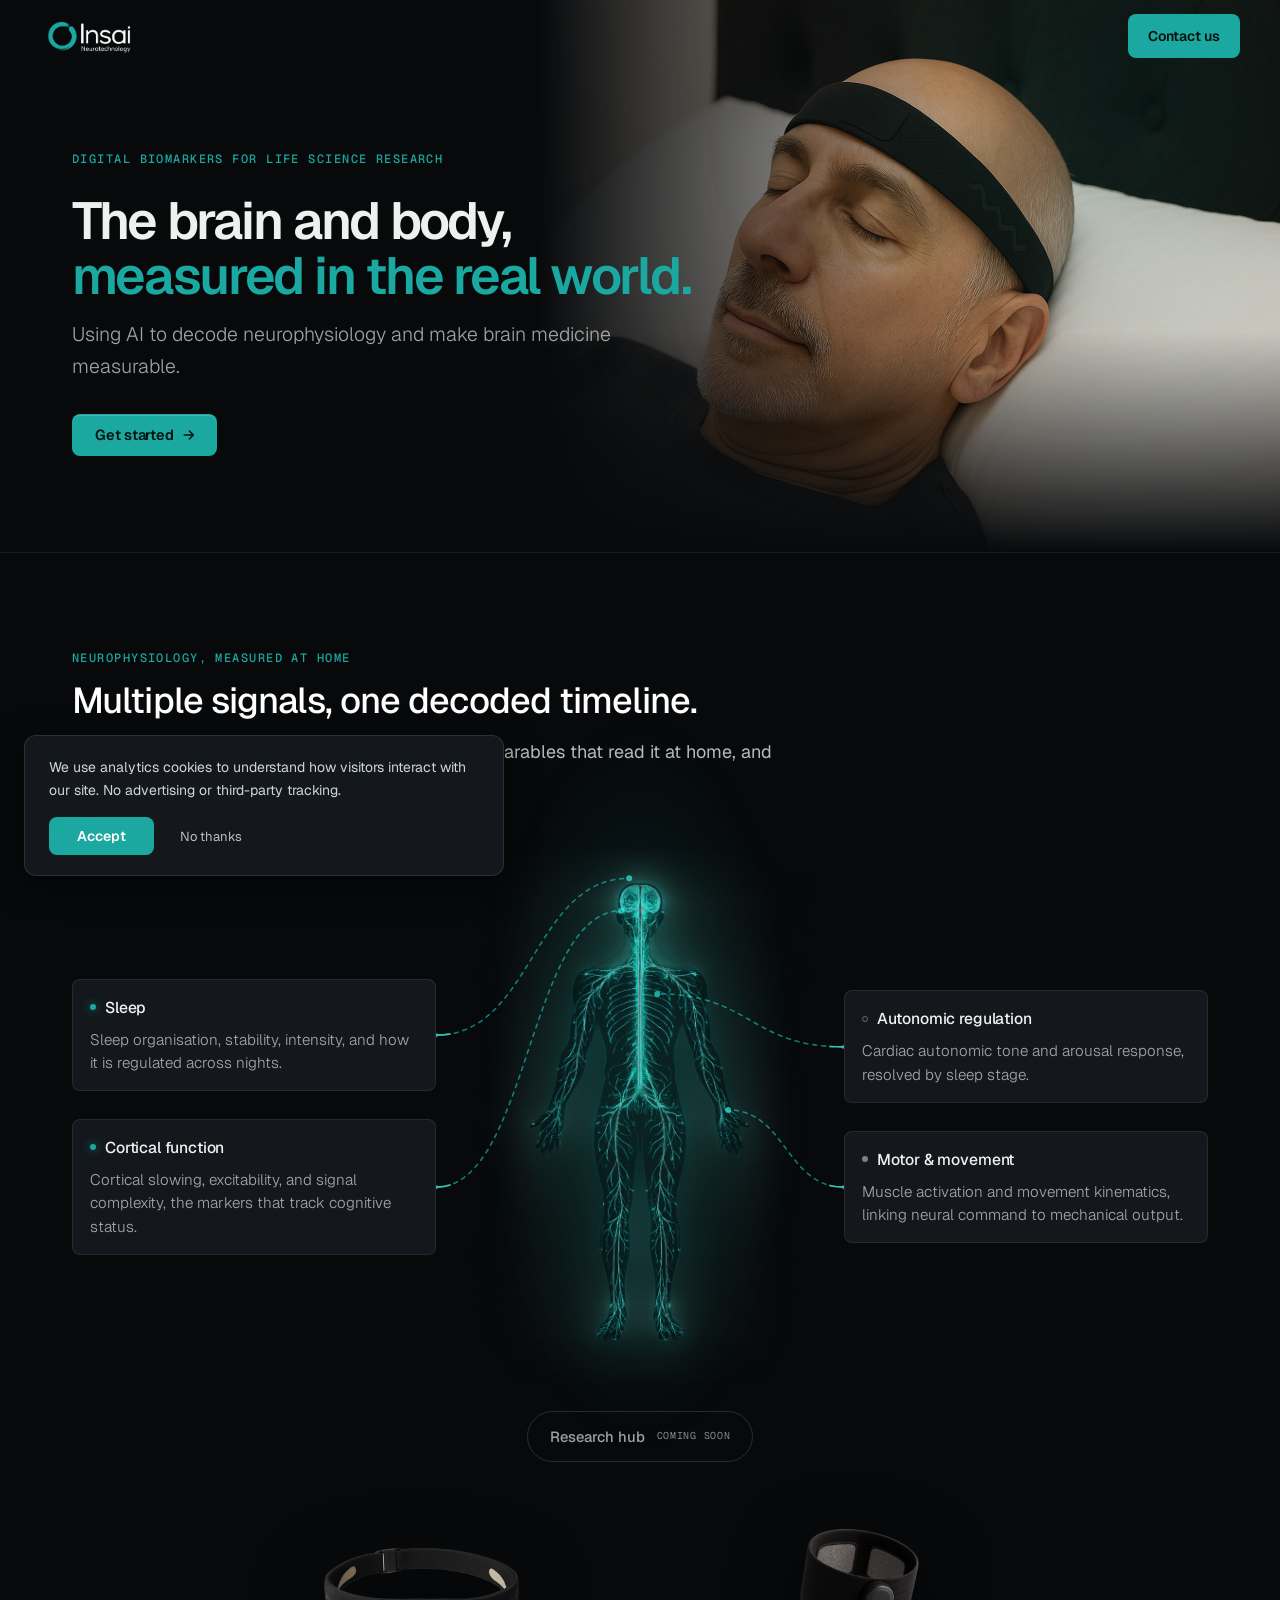
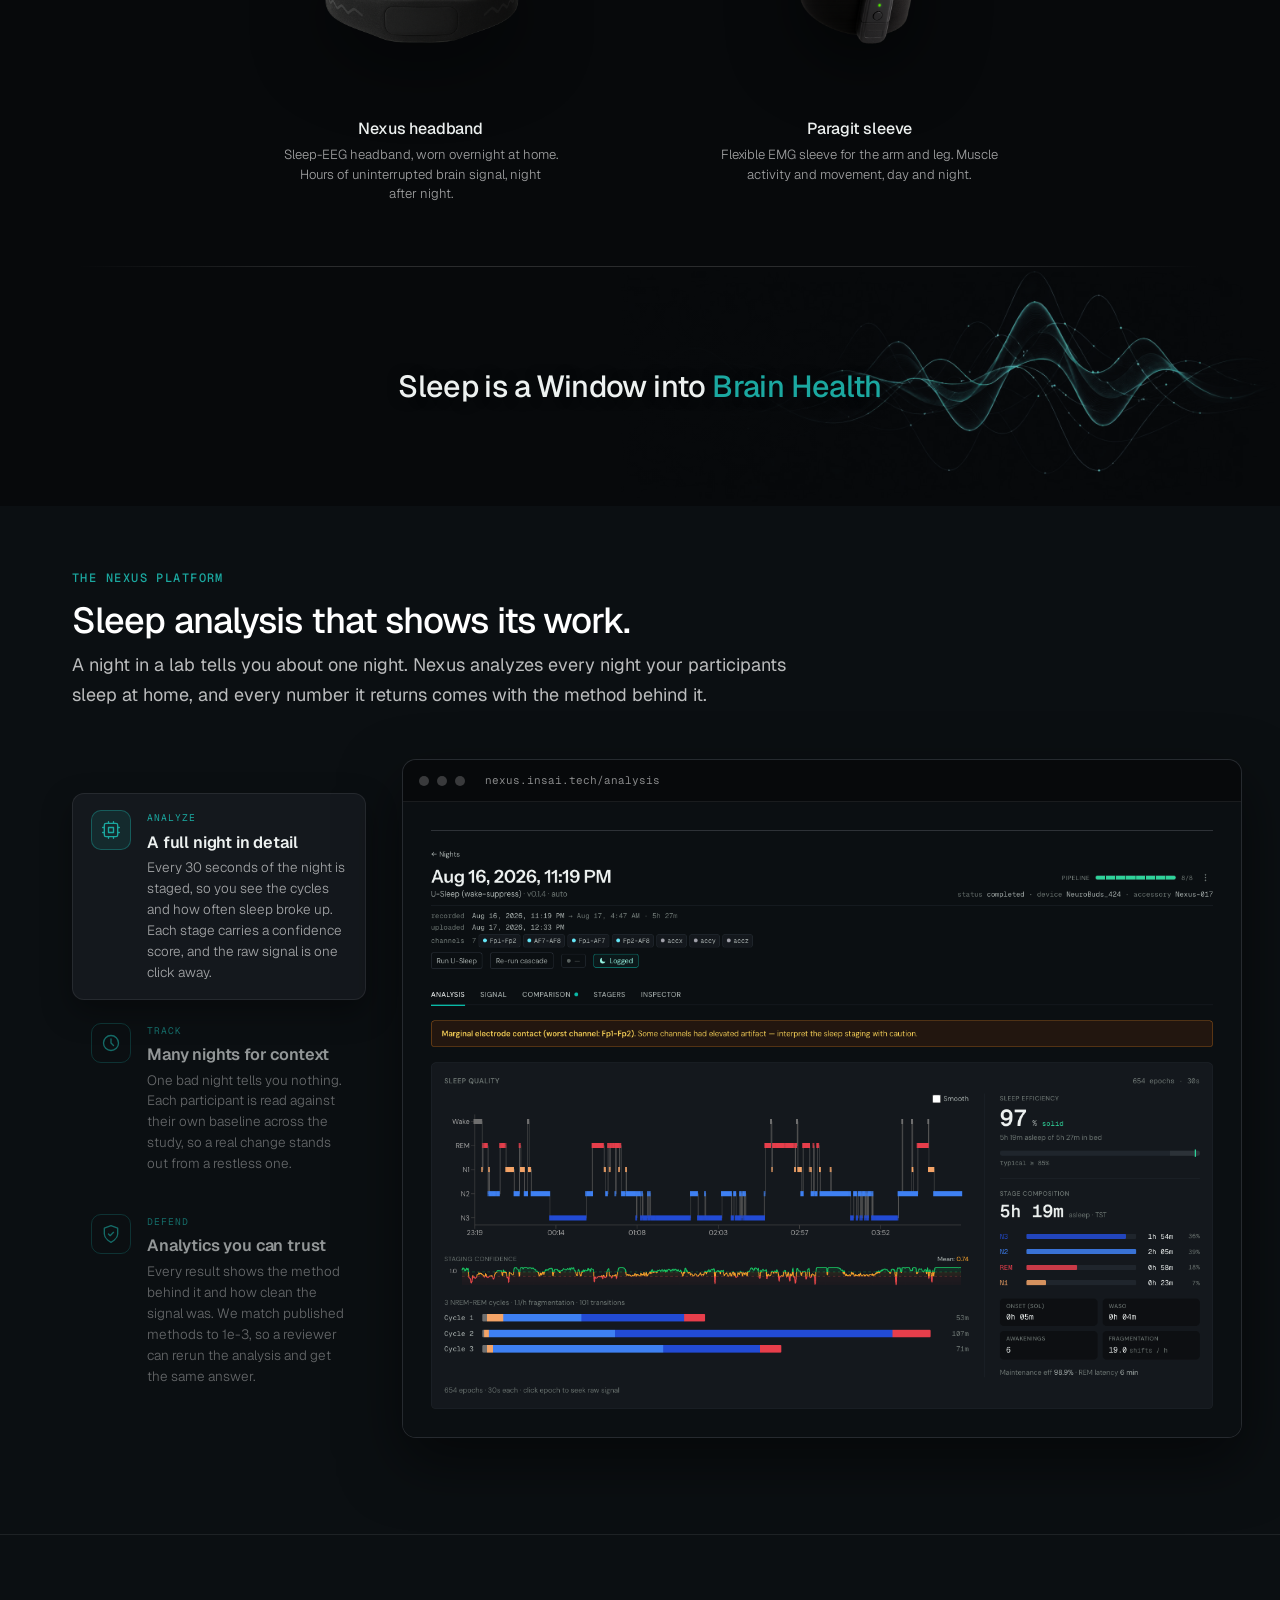
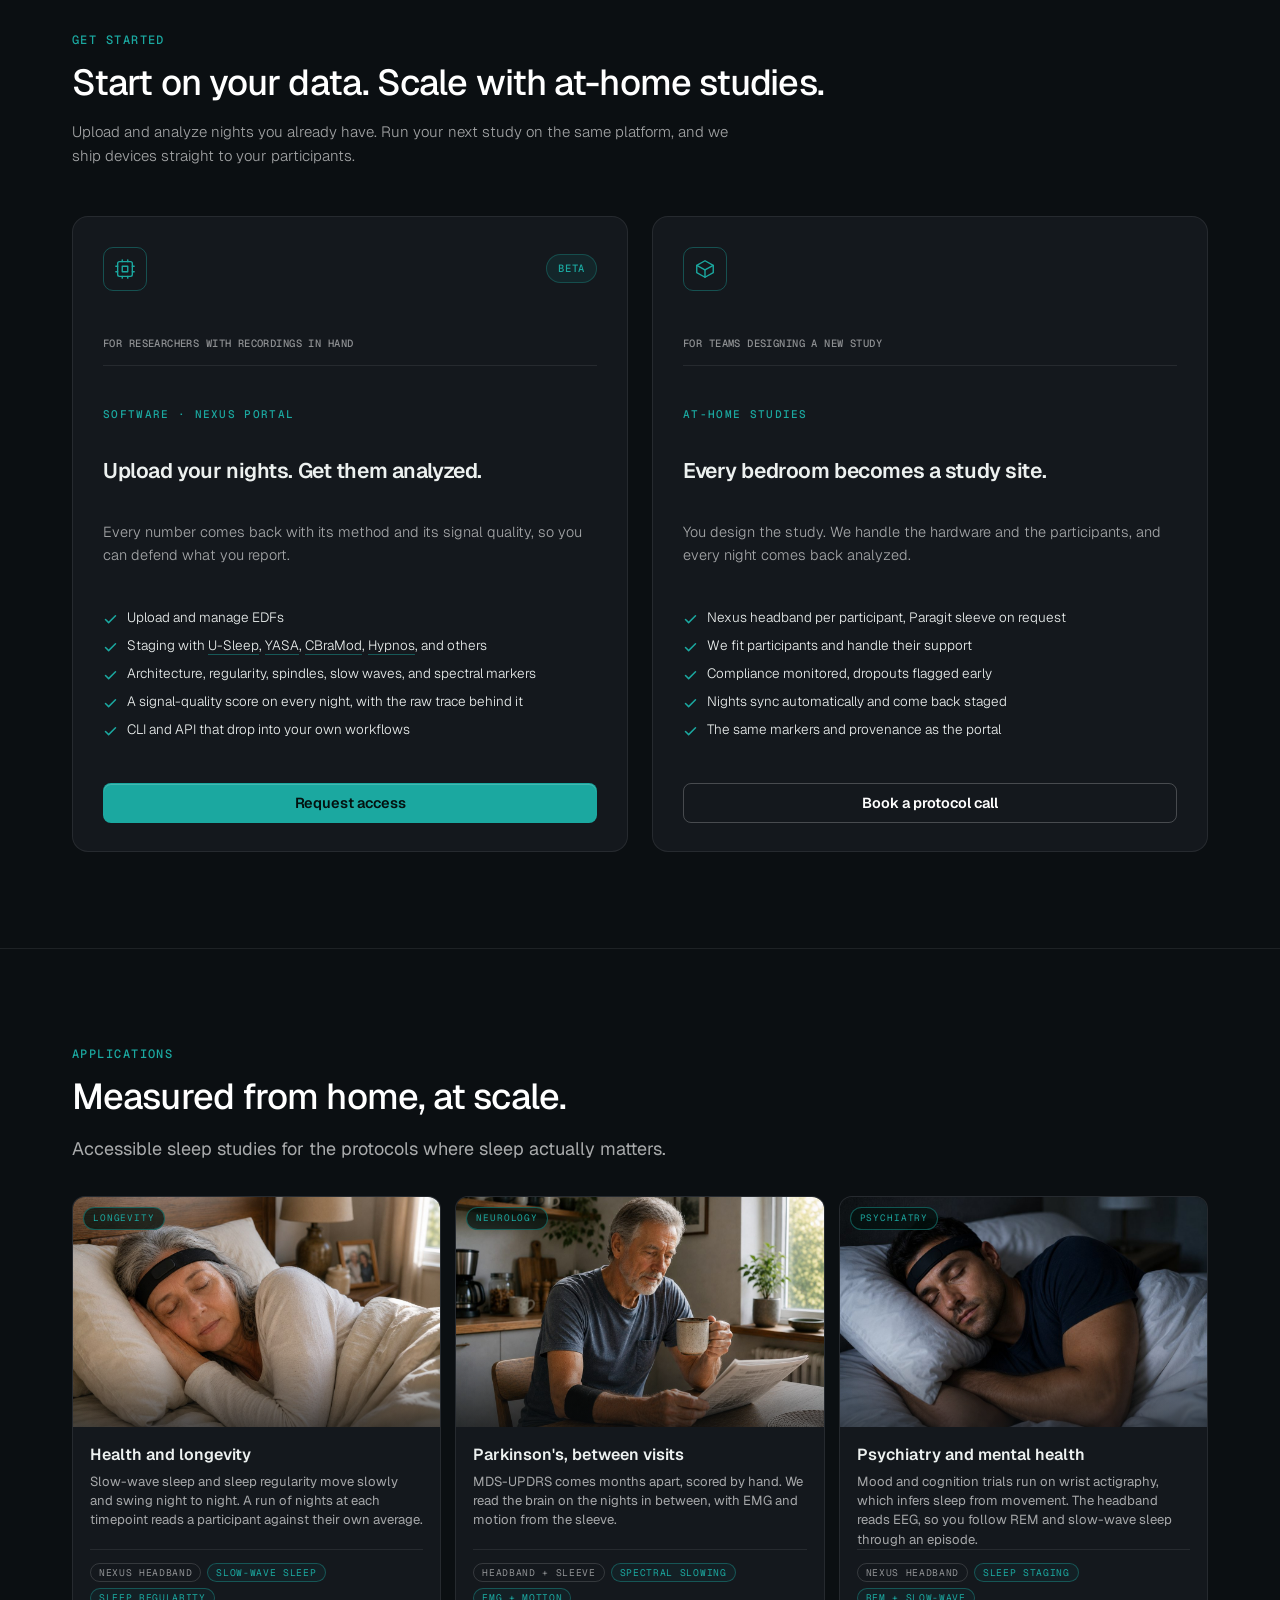
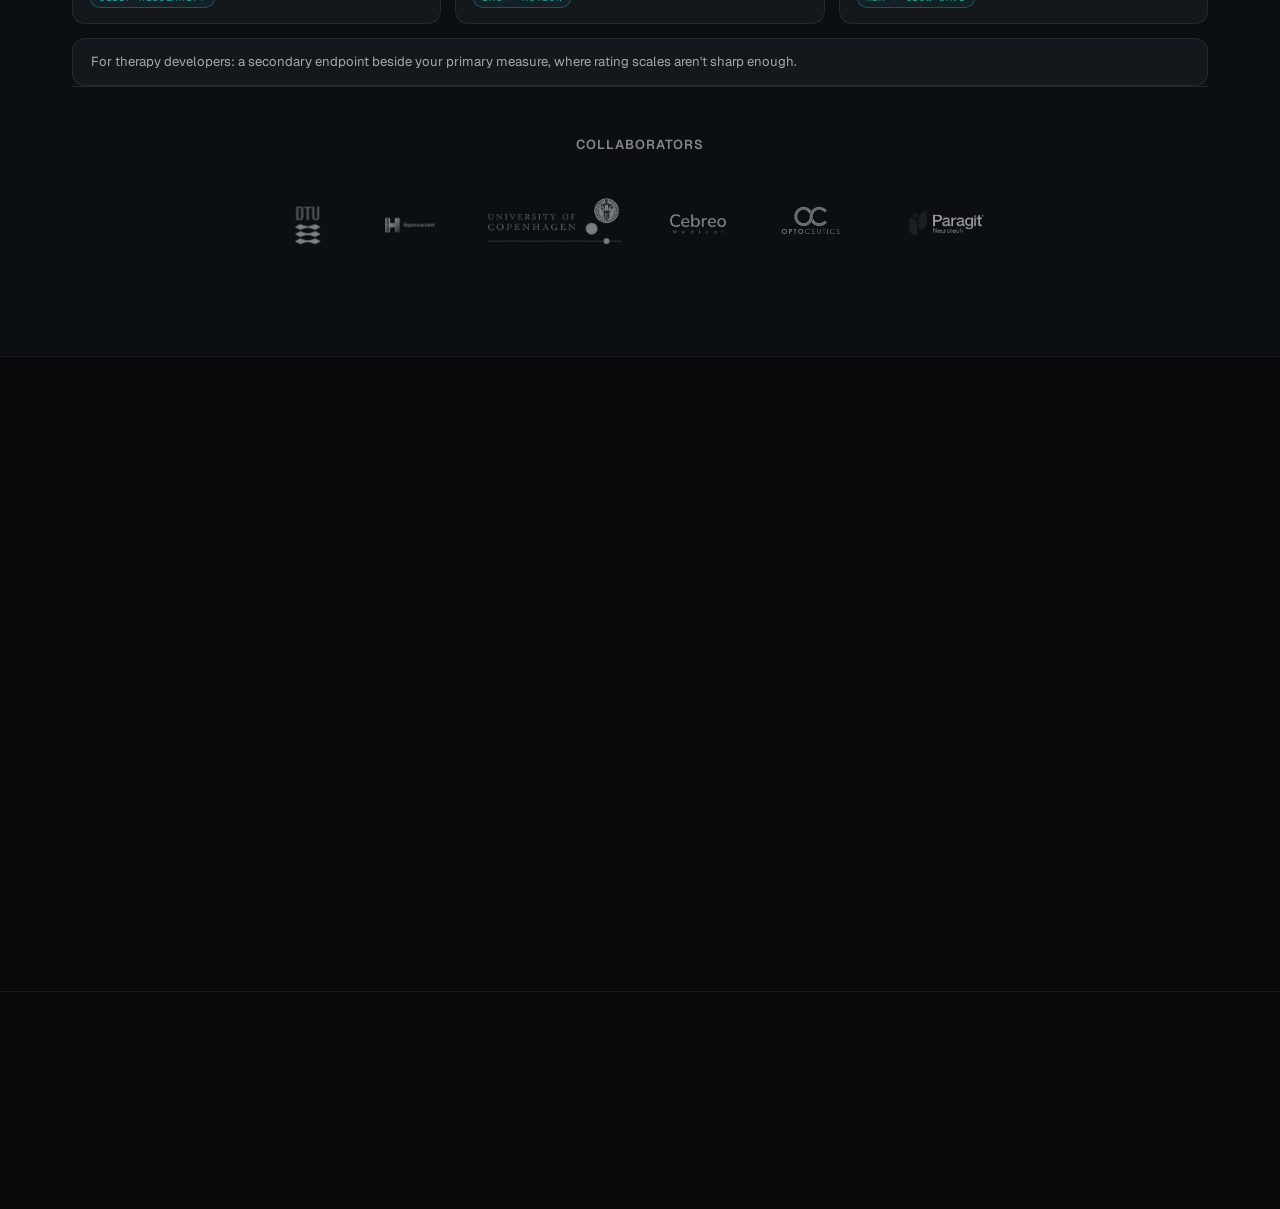
==== index.html @ e82e064a "preview: refresh from feature/dna-v1-redesign @ 662052c" ====
<!DOCTYPE html>
<!-- @dsCard group="Brand" name="Homepage" subtitle="Hero · Signals · Platform · Get started · Applications" viewport="1440x900" -->
<html lang="en">
<head>
<meta name="robots" content="noindex,nofollow">
<meta charset="UTF-8">
<meta name="viewport" content="width=device-width, initial-scale=1.0">
<title>Insai | Brain and body biomarkers, measured at home</title>
<!-- Google Analytics (GA4) - Consent Mode v2: loads immediately in cookieless mode -->
<script>
  window.dataLayer = window.dataLayer || [];
  function gtag(){dataLayer.push(arguments);}
  window.gtag = gtag;

  // Set default consent state before GA4 loads
  var storedConsent = localStorage.getItem('cookie-consent');
  gtag('consent', 'default', {
    analytics_storage: storedConsent === 'accepted' ? 'granted' : 'denied',
    ad_storage: 'denied',
    ad_user_data: 'denied',
    ad_personalization: 'denied',
    wait_for_update: 500
  });

  window.GA_MEASUREMENT_ID = 'G-VBBBKQDH0W';
</script>
<script async src="https://www.googletagmanager.com/gtag/js?id=G-VBBBKQDH0W"></script>
<script>
  gtag('js', new Date());
  gtag('config', window.GA_MEASUREMENT_ID);
</script>
<meta name="description" content="Reproducible brain biomarkers from at-home sleep. Every number comes back with its method and its signal quality. For Research Use Only.">
<!-- Open Graph -->
<meta property="og:title" content="Insai | Brain and body biomarkers, measured at home">
<meta property="og:description" content="Reproducible brain biomarkers from at-home sleep. Every number comes back with its method and its signal quality. For Research Use Only.">
<meta property="og:image" content="https://insai.tech/assets/og-card.png">
<meta property="og:image:width" content="1200">
<meta property="og:image:height" content="630">
<meta property="og:url" content="https://insai.tech/">
<meta property="og:type" content="website">
<meta property="og:site_name" content="Insai">
<!-- Twitter Card -->
<meta name="twitter:card" content="summary_large_image">
<meta name="twitter:title" content="Insai | Brain and body biomarkers, measured at home">
<meta name="twitter:description" content="Reproducible brain biomarkers from at-home sleep. Every number comes back with its method and its signal quality. For Research Use Only.">
<meta name="twitter:image" content="https://insai.tech/assets/og-card.png">
<!-- Canonical URL -->
<link rel="canonical" href="https://insai.tech/">
<link rel="preconnect" href="https://fonts.googleapis.com">
<link rel="preconnect" href="https://fonts.gstatic.com" crossorigin>
<link href="https://fonts.googleapis.com/css2?family=Geist:wght@300;400;500;600;700;800&family=Geist+Mono:wght@400;500&display=swap" rel="stylesheet">
<link rel="icon" type="image/png" href="assets/Insai-logo-2026-icon.png"><style>
/* ============================================
   INSAI DESIGN TOKENS v1.0
   ============================================ */
:root {
  /* Primary */
  --color-teal: #1BA8A0;
  --color-teal-dark: #148F88;
  --color-teal-light: #E6F7F6;

  /* Neutrals */
  --color-navy: #1E2D3D;
  --color-slate: #475569;
  --color-gray: #94A3B8;
  --color-border: #E2E8F0;
  --color-surface: #F8FAFC;
  --color-white: #FFFFFF;

  /* STRICT dark system (DESIGN.md) */
  --bg: #0B0F12;
  --bg-deep: #07090B;
  --surface: #14181D;
  --surface-2: #1A1F26;
  --border-d: rgba(255,255,255,0.08);
  --border-d-strong: rgba(255,255,255,0.14);
  --fg: #EDF1F0;
  --fg-muted: rgba(255,255,255,0.62);
  --fg-dim: rgba(255,255,255,0.52);
  --accent-bright: #3DBEB6;
  --accent-glow: rgba(27,168,160,0.14);

  /* Typography */
  --font-sans: 'Geist', system-ui, -apple-system, sans-serif;
  --font-mono: 'Geist Mono', ui-monospace, 'SF Mono', Menlo, monospace;

  /* Spacing */
  --space-xs: 4px;
  --space-sm: 8px;
  --space-md: 16px;
  --space-lg: 24px;
  --space-xl: 32px;
  --space-2xl: 48px;
  --space-3xl: 64px;
  --space-4xl: 96px;

  /* Border Radius */
  --radius-md: 8px;

  /* Shadows */
  --shadow-sm: 0 1px 3px rgba(30, 45, 61, 0.06);
  --shadow-md: 0 4px 12px rgba(30, 45, 61, 0.08);

  /* Layout */
  --max-width: 1200px;
  --max-width-text: 720px;
}

/* ============================================
   RESET & BASE
   ============================================ */
*, *::before, *::after {
  margin: 0;
  padding: 0;
  box-sizing: border-box;
}

html {
  scroll-behavior: smooth;
  -webkit-font-smoothing: antialiased;
  -moz-osx-font-smoothing: grayscale;
}

body {
  font-family: var(--font-sans);
  color: var(--fg-muted);
  background: var(--bg-deep);
  line-height: 1.6;
  font-size: 16px;
}

img {
  max-width: 100%;
  display: block;
}

a {
  color: inherit;
  text-decoration: none;
}

/* ============================================
   NAVBAR
   ============================================ */
.navbar {
  position: fixed;
  top: 0;
  left: 0;
  right: 0;
  z-index: 100;
  padding: 0 var(--space-xl);
  transition: background 0.3s, box-shadow 0.3s;
}

.navbar--transparent {
  background: transparent;
}

.navbar--solid {
  background: var(--color-white);
  box-shadow: var(--shadow-sm);
}

.navbar__inner {
  max-width: var(--max-width);
  margin: 0 auto;
  display: flex;
  align-items: center;
  justify-content: space-between;
  height: 72px;
}

.navbar__logo {
  display: flex;
  align-items: center;
  gap: 10px;
}

.navbar__logo img {
  height: 36px;
  width: auto;
}

.navbar__links {
  display: flex;
  align-items: center;
  gap: var(--space-xl);
  list-style: none;
}

.navbar__link {
  font-size: 15px;
  font-weight: 500;
  transition: color 0.2s;
  padding: 4px 0;
  border-bottom: 2px solid transparent;
  cursor: pointer;
}

.navbar--transparent .navbar__link {
  color: rgba(255, 255, 255, 0.8);
}

.navbar--transparent .navbar__link:hover,
.navbar--transparent .navbar__link--active {
  color: var(--color-white);
  border-bottom-color: var(--color-teal);
}

.navbar--solid .navbar__link {
  color: var(--color-slate);
}

.navbar--solid .navbar__link:hover,
.navbar--solid .navbar__link--active {
  color: var(--color-navy);
  border-bottom-color: var(--color-teal);
}

.navbar__cta {
  font-size: 14px;
  font-weight: 600;
  padding: 10px 20px;
  min-height: 44px;
  border-radius: var(--radius-md);
  background: var(--color-teal);
  color: #04110F;
  transition: background 0.2s;
  cursor: pointer;
  display: inline-flex;
  align-items: center;
}

.navbar__cta:hover {
  background: var(--color-teal-dark);
}

/* Dropdown */
.navbar__dropdown {
  position: relative;
}

.navbar__dropdown-toggle {
  display: flex;
  align-items: center;
  gap: 4px;
  font-size: 15px;
  font-weight: 500;
  padding: 4px 0;
  border: none;
  border-bottom: 2px solid transparent;
  background: none;
  cursor: pointer;
  font-family: var(--font-sans);
  transition: color 0.2s;
}

.navbar__dropdown-toggle svg {
  width: 14px;
  height: 14px;
  transition: transform 0.2s;
}

.navbar__dropdown:hover .navbar__dropdown-toggle svg,
.navbar__dropdown.is-open .navbar__dropdown-toggle svg {
  transform: rotate(180deg);
}

.navbar--transparent .navbar__dropdown-toggle {
  color: rgba(255, 255, 255, 0.8);
}

.navbar--transparent .navbar__dropdown-toggle:hover,
.navbar--transparent .navbar__dropdown.is-open .navbar__dropdown-toggle {
  color: var(--color-white);
}

.navbar--solid .navbar__dropdown-toggle {
  color: var(--color-slate);
}

.navbar--solid .navbar__dropdown-toggle:hover,
.navbar--solid .navbar__dropdown.is-open .navbar__dropdown-toggle {
  color: var(--color-navy);
}

.navbar__dropdown-menu {
  position: absolute;
  top: calc(100% + 10px);
  left: 0;
  min-width: 200px;
  background: var(--color-white);
  border-radius: var(--radius-md);
  box-shadow: 0 8px 24px rgba(30, 45, 61, 0.12), 0 2px 6px rgba(30, 45, 61, 0.06);
  border: 1px solid var(--color-border);
  padding: 8px 0;
  opacity: 0;
  visibility: hidden;
  transform: translateY(4px);
  transition: opacity 0.2s, visibility 0.2s, transform 0.2s;
  z-index: 110;
}

.navbar__dropdown:hover .navbar__dropdown-menu,
.navbar__dropdown.is-open .navbar__dropdown-menu {
  opacity: 1;
  visibility: visible;
  transform: translateY(0);
}

.navbar__dropdown-item {
  display: flex;
  align-items: flex-start;
  gap: 12px;
  padding: 12px 16px;
  transition: background 0.15s;
  cursor: pointer;
}

.navbar__dropdown-item:hover {
  background: var(--color-surface);
}

.navbar__dropdown-item-icon {
  width: 32px;
  height: 32px;
  border-radius: 8px;
  background: var(--color-teal-light);
  display: flex;
  align-items: center;
  justify-content: center;
  flex-shrink: 0;
}

.navbar__dropdown-item-icon svg {
  width: 16px;
  height: 16px;
  color: var(--color-teal);
}

.navbar__dropdown-item-text {
  display: flex;
  flex-direction: column;
  gap: 2px;
}

.navbar__dropdown-item-label {
  font-size: 14px;
  font-weight: 600;
  color: var(--color-navy);
}

.navbar__dropdown-item-desc {
  font-size: 12px;
  color: var(--color-gray);
  line-height: 1.4;
}

/* Mobile accordion for Solutions */
.navbar__mobile-group-label {
  font-size: 18px;
  font-weight: 500;
  color: var(--color-navy);
  padding: var(--space-md) 0;
  border-bottom: 1px solid var(--color-border);
  display: flex;
  align-items: center;
  justify-content: space-between;
  cursor: pointer;
  background: none;
  border-top: none;
  border-left: none;
  border-right: none;
  width: 100%;
  font-family: var(--font-sans);
}

.navbar__mobile-group-label svg {
  width: 16px;
  height: 16px;
  color: var(--color-gray);
  transition: transform 0.2s;
}

.navbar__mobile-group-label.is-open svg {
  transform: rotate(180deg);
}

.navbar__mobile-group-items {
  display: none;
  padding-left: var(--space-md);
}

.navbar__mobile-group-items.is-open {
  display: flex;
  flex-direction: column;
}

.navbar__mobile-group-items a {
  font-size: 16px;
  padding: var(--space-sm) 0;
  border-bottom: none;
}

/* Mobile hamburger */
.navbar__hamburger {
  display: none;
  flex-direction: column;
  gap: 5px;
  cursor: pointer;
  padding: 4px;
  background: none;
  border: none;
}

.navbar__hamburger span {
  display: block;
  width: 24px;
  height: 2px;
  transition: background 0.2s;
}

.navbar--transparent .navbar__hamburger span {
  background: var(--color-white);
}

.navbar--solid .navbar__hamburger span {
  background: var(--color-navy);
}

/* Mobile nav */
.navbar__mobile {
  display: none;
  position: fixed;
  top: 72px;
  left: 0;
  right: 0;
  bottom: 0;
  background: var(--color-white);
  padding: var(--space-xl);
  z-index: 99;
}

.navbar__mobile.is-open {
  display: flex;
  flex-direction: column;
  gap: var(--space-lg);
}

.navbar__mobile a {
  font-size: 18px;
  font-weight: 500;
  color: var(--color-navy);
  padding: var(--space-md) 0;
  border-bottom: 1px solid var(--color-border);
}

/* ============================================
   SHARED
   ============================================ */
.container {
  max-width: var(--max-width);
  margin: 0 auto;
  padding: 0 var(--space-xl);
}

.eyebrow {
  font-family: var(--font-mono);
  font-size: 12px;
  font-weight: 500;
  letter-spacing: 0.12em;
  text-transform: uppercase;
  color: var(--color-teal);
  margin-bottom: 12px;
}

.section-headline {
  font-size: clamp(1.5rem, 3vw + 0.5rem, 2.25rem);
  font-weight: 500;
  color: var(--color-navy);
  line-height: 1.15;
  letter-spacing: -0.025em;
  margin-bottom: var(--space-md);
}

.section-body {
  font-size: clamp(1rem, 0.5vw + 0.875rem, 1.125rem);
  color: var(--color-slate);
  line-height: 1.7;
  max-width: var(--max-width-text);
}

.section-body p {
  margin-bottom: var(--space-lg);
}

.section-body p:last-child {
  margin-bottom: 0;
}

/* ============================================
   BUTTONS
   ============================================ */
.btn {
  display: inline-flex;
  align-items: center;
  justify-content: center;
  padding: 12px 22px;
  font-size: 14.5px;
  font-weight: 600;
  font-family: var(--font-sans);
  border-radius: var(--radius-md);
  cursor: pointer;
  transition: transform 0.2s cubic-bezier(0.25, 0.46, 0.45, 0.94),
              background 0.2s ease,
              box-shadow 0.3s ease,
              border-color 0.2s ease;
  letter-spacing: -0.005em;
  line-height: 1;
  border: 1px solid transparent;
}

.btn--primary {
  background: var(--color-teal);
  color: #04110F;
  font-weight: 600;
  box-shadow: inset 0 1px 0 rgba(255,255,255,0.18);
}
.btn--primary svg {
  width: 16px;
  height: 16px;
  margin-left: 7px;
  margin-right: -3px;
  transition: transform 0.2s cubic-bezier(0.25, 0.46, 0.45, 0.94);
}
.btn--primary:hover svg { transform: translateX(3px); }

.btn--primary:hover {
  background: var(--color-teal-dark);
  transform: translateY(-1px);
  box-shadow: inset 0 1px 0 rgba(255,255,255,0.18), 0 6px 20px rgba(27, 168, 160, 0.28);
}

.btn--primary:active {
  transform: translateY(0);
  box-shadow: none;
}

.btn--secondary-light {
  background: transparent;
  color: var(--color-white);
  border: 1px solid rgba(255, 255, 255, 0.22);
}

.btn--secondary-light:hover {
  border-color: rgba(255, 255, 255, 0.7);
  background: rgba(255, 255, 255, 0.08);
  transform: translateY(-1px);
}

.btn--secondary-light:active {
  transform: translateY(0);
}

/* ============================================
   SECTION 1: HERO
   ============================================ */
.hero {
  background: var(--bg-deep);
  padding: 150px 0 96px;
  position: relative;
  overflow: hidden;
  border-bottom: 1px solid var(--border-d);
}

/* photo lives in the RIGHT panel only — never behind the text (matches the old hero) */
.hero__bg {
  position: absolute;
  right: 0;
  top: 0;
  width: 58%;
  height: 100%;
  z-index: 0;
  pointer-events: none;
}
.hero__bg-img {
  width: 100%;
  height: 100%;
  object-fit: cover;
  object-position: center center;
  opacity: 0.82;
  /* fade the LEFT edge of the photo into the dark canvas so text sits on solid dark */
  -webkit-mask-image: linear-gradient(to right, transparent 0%, rgba(0,0,0,0.45) 26%, #000 56%);
  mask-image: linear-gradient(to right, transparent 0%, rgba(0,0,0,0.45) 26%, #000 56%);
}
/* subtle bottom fade to seam the photo into the section */
.hero__bg::after {
  content: '';
  position: absolute;
  inset: 0;
  background: linear-gradient(to bottom, transparent 60%, var(--bg-deep) 100%);
  pointer-events: none;
}

.hero__glow {
  position: absolute;
  width: 640px;
  height: 640px;
  top: -200px;
  right: -140px;
  border-radius: 50%;
  background: radial-gradient(circle, var(--accent-glow) 0%, transparent 68%);
  filter: blur(80px);
  pointer-events: none;
  z-index: 1;
}

.hero .container {
  position: relative;
  z-index: 2;
}
.hero__content { max-width: 620px; }

.hero .eyebrow { margin-bottom: var(--space-lg); }

.hero__headline {
  font-size: clamp(2.2rem, 3.2vw + 0.8rem, 3.25rem);
  font-weight: 600;
  color: var(--fg);
  line-height: 1.06;
  letter-spacing: -0.035em;
  margin-bottom: var(--space-md);
  text-wrap: balance;
}
.hero__headline .accent { color: var(--color-teal); }

.hero__subhead {
  font-size: clamp(1.05rem, 1.5vw + 0.5rem, 1.22rem);
  font-weight: 300;
  color: var(--fg-muted);
  line-height: 1.6;
  max-width: 560px;
  margin-bottom: var(--space-xl);
}

.hero__ctas {
  display: flex;
  gap: var(--space-md);
  flex-wrap: wrap;
  align-items: center;
}

.hero__status {
  display: flex;
  gap: 22px;
  flex-wrap: wrap;
  margin-top: var(--space-xl);
  padding-top: var(--space-lg);
  border-top: 1px solid var(--border-d);
}
.hero__status-item {
  display: inline-flex;
  align-items: center;
  gap: 8px;
  font-family: var(--font-mono);
  font-size: 11px;
  font-weight: 500;
  letter-spacing: 0.08em;
  text-transform: uppercase;
  color: var(--fg-dim);
}
.hero__status-dot {
  width: 7px;
  height: 7px;
  border-radius: 50%;
  background: var(--color-teal);
  box-shadow: 0 0 10px rgba(27, 168, 160, 0.6);
  flex-shrink: 0;
}

@media (max-width: 860px) {
  .hero { padding: 124px 0 64px; }
  .hero__content { max-width: 100%; }
  /* mobile: photo spans full width so the face is visible, not sliced into black */
  .hero__bg { width: 100%; }
  .hero__bg-img {
    object-position: 62% center;
    opacity: 0.5;
    -webkit-mask-image: none;
    mask-image: none;
  }
  .hero__bg::after {
    background: linear-gradient(to bottom, rgba(7,9,11,0.82) 0%, rgba(7,9,11,0.45) 40%, rgba(7,9,11,0.7) 76%, var(--bg-deep) 100%);
  }
}

/* ============================================
   SECTION 2: PROBLEM
   ============================================ */
.problem {
  padding: var(--space-4xl) 0;
  background: var(--color-white);
}

.problem__split {
  display: grid;
  grid-template-columns: 0.95fr 1.05fr;
  gap: var(--space-2xl);
  align-items: center;
}

.problem__content .eyebrow {
  margin-bottom: var(--space-xs);
}

.problem__content .section-headline {
  text-align: left;
  margin-bottom: var(--space-lg);
}

.problem__content .section-body {
  text-align: left;
  margin-bottom: var(--space-xl);
}

.problem__closing {
  font-size: 18px;
  font-weight: 600;
  color: var(--color-navy);
  line-height: 1.5;
  padding-top: var(--space-lg);
  border-top: 2px solid var(--color-teal);
}

.problem__visual {
  position: relative;
  display: flex;
  align-items: center;
  justify-content: flex-end;
  min-height: 320px;
}

.problem__visual::before {
  content: '';
  position: absolute;
  width: 85%;
  height: 85%;
  top: 50%;
  left: 50%;
  transform: translate(-50%, -50%);
  background: radial-gradient(ellipse 80% 70% at 50% 50%, rgba(27, 168, 160, 0.12) 0%, transparent 65%);
  border-radius: 50%;
  z-index: 0;
  pointer-events: none;
}

.problem__visual img {
  position: relative;
  z-index: 1;
  width: 100%;
  max-width: 560px;
  height: auto;
  border-radius: 12px;
  margin-left: -8%;
  box-shadow: 0 12px 40px rgba(0, 0, 0, 0.45);
  opacity: 0.9;
  /* feather the white-background graphic into the dark section (no hard tile edge) */
  mask-image: radial-gradient(ellipse 94% 90% at 50% 50%, #000 58%, transparent 100%);
  -webkit-mask-image: radial-gradient(ellipse 94% 90% at 50% 50%, #000 58%, transparent 100%);
}

/* Placeholder if image not yet added */
.problem__visual-placeholder {
  width: 100%;
  aspect-ratio: 16 / 10;
  border-radius: 12px;
  background: linear-gradient(135deg, #f8fafc 0%, #e8f4f8 40%, #f0fafa 100%);
  display: flex;
  align-items: center;
  justify-content: center;
  color: var(--color-gray);
  font-size: 14px;
  font-family: var(--font-sans);
}

/* ============================================
   SECTION 4: PLATFORM – EARLY ACCESS
   ============================================ */
.platform {
  padding: var(--space-4xl) 0;
  background: var(--color-surface);
}

.platform .section-headline {
  margin-bottom: var(--space-sm);
}

.platform .section-body {
  margin-bottom: var(--space-2xl);
}

/* Two-column layout */
.platform__split {
  display: grid;
  grid-template-columns: 1fr 1.4fr;
  gap: var(--space-2xl);
  align-items: start;
}

/* Left: steps list */
.platform__steps {
  display: flex;
  flex-direction: column;
  gap: 0;
}

.platform__step {
  display: flex;
  align-items: flex-start;
  gap: 16px;
  padding: 20px 20px;
  border-radius: 12px;
  cursor: pointer;
  transition: background 0.25s ease, box-shadow 0.25s ease;
  position: relative;
}

.platform__step:hover {
  background: var(--color-white);
}

.platform__step.is-active {
  background: var(--color-white);
  box-shadow: 0 2px 12px rgba(30, 45, 61, 0.06);
}

.platform__step-icon {
  width: 40px;
  height: 40px;
  border-radius: 10px;
  background: var(--color-teal);
  display: flex;
  align-items: center;
  justify-content: center;
  flex-shrink: 0;
  opacity: 0.15;
  transition: opacity 0.25s ease;
}

.platform__step.is-active .platform__step-icon {
  opacity: 1;
}

.platform__step-icon svg {
  width: 20px;
  height: 20px;
  color: var(--color-white);
}

.platform__step-text {
  flex: 1;
  min-width: 0;
}

.platform__step-label {
  font-size: 15px;
  font-weight: 700;
  color: var(--color-navy);
  margin-bottom: 4px;
  text-transform: uppercase;
  letter-spacing: 0.04em;
}

.platform__step-desc {
  font-size: 15px;
  line-height: 1.55;
  color: var(--color-slate);
  opacity: 0.6;
  transition: opacity 0.25s ease;
}

.platform__step.is-active .platform__step-desc {
  opacity: 1;
}

/* Right: browser mockup with screenshot */
.platform__preview {
  position: sticky;
  top: 100px;
}

.platform__screenshot {
  border-radius: 12px;
  overflow: hidden;
  box-shadow: 0 8px 40px rgba(30, 45, 61, 0.10), 0 2px 8px rgba(30, 45, 61, 0.05);
  border: 1px solid var(--color-border);
  background: var(--color-white);
}

.platform__screenshot-bar {
  display: flex;
  align-items: center;
  gap: 6px;
  padding: 10px 16px;
  background: var(--color-white);
  border-bottom: 1px solid var(--color-border);
}

.platform__screenshot-dot {
  width: 10px;
  height: 10px;
  border-radius: 50%;
  background: var(--color-border);
}

.platform__screenshot-url {
  flex: 1;
  margin-left: 8px;
  padding: 4px 12px;
  background: var(--color-surface);
  border-radius: 4px;
  font-size: 12px;
  color: var(--color-gray);
  font-family: var(--font-sans);
  text-align: left;
}

.platform__screenshot-body {
  position: relative;
  max-height: 420px;
  overflow: hidden;
}

.platform__screenshot-body::after {
  content: '';
  position: absolute;
  bottom: 0;
  left: 0;
  right: 0;
  height: 80px;
  background: linear-gradient(to bottom, transparent, var(--color-white));
  pointer-events: none;
}

/* Nexus platform: full-width product shot */
.platform__hero-shot { margin-top: var(--space-2xl); }
.platform__screenshot--wide { width: 100%; }
.platform__screenshot--wide .platform__screenshot-body img {
  display: block;
  width: 100%;
  height: auto;
}

/* Three Nexus capabilities */
.platform__features {
  display: grid;
  grid-template-columns: repeat(3, 1fr);
  gap: 28px;
  margin-top: var(--space-2xl);
}
/* Compact platform showcase: click a card, panel swaps */
.platform__showcase { display: grid; grid-template-columns: 0.56fr 1.6fr; gap: 36px; align-items: center; margin-top: var(--space-xl); margin-right: calc(-50vw + 50%); padding-right: clamp(20px, 3vw, 72px); box-sizing: border-box; }
@media (min-width: 1640px) { .platform__showcase { margin-right: 0; padding-right: 0; grid-template-columns: 0.6fr 1.5fr; } }
.platform__vsteps { display: flex; flex-direction: column; gap: 6px; }
.platform__vstep { display: grid; grid-template-columns: auto 1fr; gap: 16px; align-items: start; padding: 16px 18px; border-radius: 12px; border: 1px solid transparent; cursor: pointer; opacity: 0.6; transition: opacity 0.25s ease, background 0.25s ease, border-color 0.25s ease; }
.platform__vstep:hover { opacity: 0.85; }
.platform__vstep:focus-visible { outline: 2px solid var(--color-teal); outline-offset: 2px; }
.platform__vstep.is-active { opacity: 1; background: var(--surface); border-color: var(--border-d); box-shadow: 0 12px 30px rgba(0,0,0,0.35); }
.platform__vstep-ic { width: 40px; height: 40px; display: flex; align-items: center; justify-content: center; border: 1px solid rgba(27,168,160,0.4); border-radius: 10px; color: var(--color-teal); flex-shrink: 0; }
.platform__vstep-ic svg { width: 20px; height: 20px; }
.platform__vstep.is-active .platform__vstep-ic { background: rgba(27,168,160,0.12); }
.platform__vstep-text { display: flex; flex-direction: column; }
.platform__vstep-job { display: block; font-family: var(--font-mono); font-size: 0.6rem; text-transform: uppercase; letter-spacing: 0.11em; color: var(--color-teal); margin-bottom: 5px; }
.platform__vstep-title { font-size: 1.02rem; font-weight: 600; letter-spacing: -0.01em; color: var(--fg); margin: 2px 0 5px; line-height: 1.2; }
.platform__vstep-body { font-size: 13.5px; font-weight: 300; color: var(--fg-muted); line-height: 1.55; margin: 0; }
.platform__visual { position: static; }
.platform__screen-frame { width: 100%; border: 1px solid var(--border-d); border-radius: 14px; overflow: hidden; background: var(--surface); box-shadow: 0 24px 60px rgba(0,0,0,0.5); }
.platform__screen-bar { display: flex; align-items: center; gap: 8px; padding: 12px 16px; border-bottom: 1px solid var(--border-d); background: var(--bg-deep); }
.platform__screen-url { margin-left: 12px; font-family: var(--font-mono); font-size: 11px; color: var(--fg-dim); }
.platform__screen-body { position: relative; aspect-ratio: 1320 / 1000; background: var(--bg); }
.platform__screen { position: absolute; inset: 0; opacity: 0; transition: opacity 0.45s ease; pointer-events: none; }
.platform__screen.is-active { opacity: 1; pointer-events: auto; }
.platform__screen img { width: 100%; height: 100%; object-fit: contain; object-position: center; display: block; }
.platform__screen-ph { width: 100%; height: 100%; display: flex; flex-direction: column; align-items: center; justify-content: center; gap: 12px; text-align: center; padding: 24px; color: var(--fg-dim); border: 1px dashed rgba(255,255,255,0.12); }
.platform__screen-ph svg { width: 40px; height: 40px; color: var(--color-teal); opacity: 0.7; }
.platform__screen-ph-title { font-size: 14px; font-weight: 400; color: var(--fg-muted); }
.platform__screen-ph-hint { font-family: var(--font-mono); font-size: 10.5px; color: var(--fg-dim); }
.platform__screen-ph-hint code { color: var(--color-teal); }
@media (max-width: 860px) {
  .platform__showcase { grid-template-columns: 1fr; gap: 24px; margin-right: 0; padding-right: 0; }
  .platform__vstep { opacity: 1; }
}
.platform__feature-icon {
  width: 40px;
  height: 40px;
  display: flex;
  align-items: center;
  justify-content: center;
  border: 1px solid rgba(27, 168, 160, 0.4);
  border-radius: 10px;
  color: var(--color-teal);
  margin-bottom: 18px;
}
.platform__feature-icon svg { width: 20px; height: 20px; }
.platform__feature-title {
  font-family: var(--font-sans);
  font-size: 1.05rem;
  font-weight: 500;
  letter-spacing: -0.01em;
  color: var(--fg);
  margin-bottom: 10px;
}
.platform__feature-body {
  font-size: 14.5px;
  font-weight: 300;
  color: var(--fg-muted);
  line-height: 1.6;
}

/* What Nexus returns: biomarker menu by maturity */
.platform__markers {
  margin-top: var(--space-2xl);
  padding-top: var(--space-2xl);
  border-top: 1px solid var(--border-d);
}
.platform__markers-eyebrow {
  font-family: var(--font-mono);
  font-size: 11px;
  font-weight: 500;
  letter-spacing: 0.12em;
  text-transform: uppercase;
  color: var(--color-teal);
  margin-bottom: 12px;
}
.platform__markers-note {
  font-size: 15px;
  font-weight: 300;
  color: var(--fg-muted);
  line-height: 1.6;
  max-width: 620px;
  margin: 0 0 28px;
}
.platform__markers-link {
  color: var(--color-teal);
  text-decoration: none;
  font-weight: 400;
  white-space: nowrap;
}
.platform__markers-link:hover { text-decoration: underline; }
.platform__markers-grid {
  display: grid;
  grid-template-columns: repeat(3, 1fr);
  gap: 12px;
}
/* processes -> biomarkers map */
.platform__map-grid {
  display: grid;
  grid-template-columns: 1fr 1fr;
  gap: 20px;
  align-items: stretch;
}
.proc-card {
  display: flex;
  flex-direction: column;
  background: var(--surface);
  border: 1px solid var(--border-d);
  border-radius: 14px;
  padding: 26px 26px 24px;
}
.proc-card__head {
  display: flex;
  align-items: center;
  gap: 11px;
  margin-bottom: 8px;
}
.proc-card__icon {
  width: 34px;
  height: 34px;
  flex: none;
  display: flex;
  align-items: center;
  justify-content: center;
  border: 1px solid rgba(27, 168, 160, 0.4);
  border-radius: 9px;
  color: var(--color-teal);
}
.proc-card__icon svg { width: 18px; height: 18px; }
.proc-card__title {
  font-family: var(--font-sans);
  font-size: 1.1rem;
  font-weight: 500;
  letter-spacing: -0.01em;
  color: var(--fg);
}
.proc-card__desc {
  font-size: 14px;
  font-weight: 300;
  color: var(--fg-muted);
  line-height: 1.5;
  margin-bottom: 18px;
}
.proc-card__markers { display: flex; flex-wrap: wrap; gap: 8px; margin-top: auto; }
.proc-card .marker-chip {
  width: auto;
  gap: 9px;
  padding: 6px 7px 6px 13px;
  background: var(--bg-deep);
  border-radius: 999px;
}
.proc-card .marker-chip__name { font-size: 13px; }
.proc-card .marker-chip__tag { font-size: 8.5px; padding: 2px 7px; }
.marker-chip {
  display: flex;
  align-items: center;
  justify-content: space-between;
  gap: 12px;
  padding: 14px 16px;
  background: var(--surface);
  border: 1px solid var(--border-d);
  border-radius: 8px;
}
.marker-chip__name {
  font-size: 14px;
  font-weight: 400;
  color: var(--fg);
}
.marker-chip__tag {
  font-family: var(--font-mono);
  font-size: 9.5px;
  font-weight: 500;
  letter-spacing: 0.08em;
  text-transform: uppercase;
  padding: 3px 8px;
  border-radius: 999px;
  white-space: nowrap;
  flex-shrink: 0;
}
.marker-chip__tag--live { color: var(--color-teal); border: 1px solid rgba(27,168,160,0.45); background: rgba(27,168,160,0.08); }
.marker-chip__tag--repro { color: var(--fg-muted); border: 1px solid var(--border-strong-d, rgba(255,255,255,0.14)); }
.marker-chip__tag--research { color: var(--fg-dim); border: 1px dashed rgba(255,255,255,0.2); }
.platform__markers-legend {
  display: flex;
  flex-wrap: wrap;
  gap: 20px;
  margin-top: 20px;
}
.platform__markers-legend > span {
  display: inline-flex;
  align-items: center;
  gap: 8px;
  font-size: 12.5px;
  color: var(--fg-dim);
}

@media (max-width: 860px) {
  .platform__features { grid-template-columns: 1fr; gap: 24px; }
  .platform__markers-grid { grid-template-columns: 1fr; }
  .platform__map-grid { grid-template-columns: 1fr; gap: 28px; }
  .platform__markers-legend { gap: 12px; }
}

/* Screenshot slides */
.platform__screenshot-slide {
  display: none;
}

.platform__screenshot-slide.is-active {
  display: block;
}

.platform__screenshot-slide img {
  display: block;
  width: 100%;
  height: auto;
}

/* Placeholder for screenshots not yet added */
.platform__screenshot-placeholder {
  display: flex;
  align-items: center;
  justify-content: center;
  height: 380px;
  background: linear-gradient(135deg, #f0fafa 0%, #e8f4f8 50%, #f0f4ff 100%);
  color: var(--color-gray);
  font-size: 14px;
  font-family: var(--font-sans);
}

/* Demo CTA / Early access form beneath the split */
.platform__demo-cta {
  text-align: center;
  margin-top: var(--space-2xl);
}

.platform__demo-cta .btn {
  margin-bottom: var(--space-sm);
}

.platform__demo-note {
  font-size: 13px;
  color: var(--color-gray);
}

/* ============================================
   SECTION 4: SOLUTIONS (audience routing)
   ============================================ */
.solutions {
  padding: var(--space-4xl) 0;
  background: var(--bg);
  border-top: 1px solid var(--border-d);
}
.applications {
  padding: var(--space-4xl) 0;
  background: var(--bg);
  border-top: 1px solid var(--border-d);
}
.devices-connect {
  margin-top: var(--space-xl);
  font-size: 0.9rem;
  color: rgba(255, 255, 255, 0.6);
}
.devices-connect .accent { color: var(--color-teal); }
.solutions__grid {
  display: grid;
  grid-template-columns: 1fr 1fr;
  gap: 24px;
  margin-top: var(--space-2xl);
}
.solution-card {
  display: flex;
  flex-direction: column;
  background: var(--surface);
  border: 1px solid var(--border-d);
  border-radius: 12px;
  padding: 32px 30px;
  text-decoration: none;
  transition: border-color 0.2s ease, background 0.2s ease, transform 0.2s ease;
}
.solution-card:hover {
  border-color: var(--border-strong-d, rgba(255,255,255,0.14));
  background: var(--surface-2, #1A1F26);
  transform: translateY(-2px);
}
.solution-card__icon {
  width: 44px;
  height: 44px;
  display: flex;
  align-items: center;
  justify-content: center;
  border: 1px solid rgba(27, 168, 160, 0.4);
  border-radius: 10px;
  color: var(--color-teal);
  margin-bottom: 22px;
}
.solution-card__icon svg { width: 22px; height: 22px; }
.solution-card__eyebrow {
  font-family: var(--font-mono);
  font-size: 11px;
  font-weight: 500;
  letter-spacing: 0.12em;
  text-transform: uppercase;
  color: var(--color-teal);
  margin-bottom: 10px;
}
.solution-card__title {
  font-family: var(--font-sans);
  font-size: 1.25rem;
  font-weight: 500;
  letter-spacing: -0.02em;
  color: var(--fg);
  line-height: 1.25;
  margin-bottom: 12px;
}
.solution-card__body {
  font-size: 15px;
  font-weight: 300;
  color: var(--fg-muted);
  line-height: 1.6;
  margin-bottom: 24px;
  flex: 1;
}
.solution-card__link {
  display: inline-flex;
  align-items: center;
  gap: 7px;
  font-family: var(--font-mono);
  font-size: 12px;
  font-weight: 500;
  letter-spacing: 0.06em;
  text-transform: uppercase;
  color: var(--color-teal);
}
.solution-card__link svg { width: 15px; height: 15px; transition: transform 0.2s ease; }
.solution-card:hover .solution-card__link svg { transform: translate(2px, -2px); }

/* --- Offering cards (Software beta / Research Kit pre-order) --- */
.solutions__grid.offers { align-items: stretch; gap: 24px; }
.offer-card {
  display: flex;
  flex-direction: column;
  background: var(--surface);
  border: 1px solid var(--border-d);
  border-radius: 16px;
  padding: 30px 30px 28px;
}
.offer-card__head { display: flex; align-items: center; justify-content: space-between; margin-bottom: 20px; }
.offer-card__icon {
  width: 44px; height: 44px; display: flex; align-items: center; justify-content: center;
  border: 1px solid rgba(27,168,160,0.4); border-radius: 10px; color: var(--color-teal);
}
.offer-card__icon svg { width: 22px; height: 22px; }
.offer-card__badge {
  font-family: var(--font-mono); font-size: 10.5px; font-weight: 500; letter-spacing: 0.06em;
  text-transform: uppercase; color: var(--color-teal);
  padding: 5px 11px; border-radius: 999px;
  background: rgba(27,168,160,0.1); border: 1px solid rgba(27,168,160,0.3);
}
.offer-card__badge--soon { color: var(--fg-muted); background: rgba(255,255,255,0.04); border-color: var(--border-d); }
.offer-card__eyebrow {
  font-family: var(--font-mono); font-size: 11px; font-weight: 500; letter-spacing: 0.12em;
  text-transform: uppercase; color: var(--color-teal); margin-bottom: 10px;
}
.offer-card__title {
  font-family: var(--font-sans); font-size: 1.32rem; font-weight: 600; letter-spacing: -0.02em;
  color: var(--fg); line-height: 1.22; margin: 0 0 12px;
}
.offer-card__body { font-size: 14.5px; font-weight: 300; color: var(--fg-muted); line-height: 1.6; margin: 0 0 18px; min-height: calc(2 * 1.6em); }
.offer-card__points { list-style: none; margin: 0 0 20px; padding: 0; display: flex; flex-direction: column; gap: 9px; }
.offer-card__points li {
  position: relative; padding-left: 24px; font-size: 13.5px; font-weight: 300; color: var(--fg); line-height: 1.4;
}
.offer-card__points li::before {
  content: ""; position: absolute; left: 0; top: 4px; width: 15px; height: 15px;
  background: no-repeat center / contain url("data:image/svg+xml,%3Csvg xmlns='http://www.w3.org/2000/svg' viewBox='0 0 24 24' fill='none' stroke='%231BA8A0' stroke-width='2.4' stroke-linecap='round' stroke-linejoin='round'%3E%3Cpath d='M20 6 9 17l-5-5'/%3E%3C/svg%3E");
}
.offer-card__points a { color: var(--fg); text-decoration: none; border-bottom: 1px solid rgba(27,168,160,0.45); transition: color .2s ease, border-color .2s ease; }
.offer-card__points a:hover { color: var(--color-teal); border-bottom-color: var(--color-teal); }
.offer-card__reads { display: flex; align-items: center; gap: 8px; flex-wrap: wrap; margin-bottom: 24px; }
.offer-card__reads-label {
  font-family: var(--font-mono); font-size: 10px; font-weight: 500; letter-spacing: 0.08em;
  text-transform: uppercase; color: var(--fg-dim); margin-right: 2px;
}
.offer-chip {
  display: inline-flex; align-items: center; gap: 7px; padding: 7px 13px 7px 10px;
  border: 1px solid var(--border-d); border-radius: 10px; background: var(--bg-deep);
  font-size: 13px; color: var(--fg);
}
.offer-chip__ic { display: inline-flex; color: var(--fg-muted); }
.offer-chip__ic svg { width: 16px; height: 16px; }
/* device tiles inside the Research Kit card */
.offer-devices { display: grid; grid-template-columns: repeat(3, 1fr); gap: 12px; margin-bottom: 24px; }
.offer-dev {
  display: flex; flex-direction: column; align-items: center; text-align: center;
  padding: 16px 10px 14px; border: 1px solid var(--border-d); border-radius: 12px; background: var(--bg-deep);
}
.offer-dev__media { width: 100%; height: 74px; display: flex; align-items: center; justify-content: center; margin-bottom: 10px; }
.offer-dev__media img { max-width: 100%; max-height: 100%; object-fit: contain; }
.offer-dev__name { font-size: 12.5px; font-weight: 500; color: var(--fg); line-height: 1.25; }
.offer-dev__sig {
  font-family: var(--font-mono); font-size: 9.5px; font-weight: 500; letter-spacing: 0.06em;
  text-transform: uppercase; color: var(--fg-dim); margin-top: 3px;
}
.offer-card__foot { margin-top: auto; display: flex; flex-direction: column; gap: 10px; align-items: flex-start; }
.offer-card__cta { width: 100%; }
.offer-card__note { font-size: 12px; font-weight: 300; color: var(--fg-dim); }
.offer-card--featured {
  border-color: rgba(27,168,160,0.45);
  background: linear-gradient(180deg, rgba(27,168,160,0.07), var(--surface) 55%);
  box-shadow: 0 0 0 1px rgba(27,168,160,0.22), 0 24px 60px rgba(0,0,0,0.5), 0 0 70px -24px rgba(27,168,160,0.5);
}
.offer-card--featured .offer-card__icon { background: rgba(27,168,160,0.14); }
.offer-card__badge--premium { color: #04110F; background: var(--color-teal); border-color: var(--color-teal); }
/* Personal premium spotlight (full-width banner) */
.offer-personal {
  display: flex; align-items: center; justify-content: space-between; gap: 40px;
  border: 1px solid var(--border-d); border-radius: 16px; padding: 32px 36px;
  margin-top: var(--space-xl);
}
.offer-personal__meta { display: flex; align-items: center; gap: 14px; margin-bottom: 14px; }
.offer-personal__meta .offer-card__eyebrow { margin-bottom: 0; }
.offer-personal__title { font-family: var(--font-sans); font-size: 1.5rem; font-weight: 600; letter-spacing: -0.02em; color: var(--fg); line-height: 1.2; margin: 0 0 10px; }
.offer-personal__body { font-size: 14.5px; font-weight: 300; color: var(--fg-muted); line-height: 1.6; margin: 0; max-width: 640px; }
.offer-personal__foot { display: flex; flex-direction: column; gap: 10px; align-items: stretch; flex-shrink: 0; min-width: 210px; }
.offer-personal__foot .btn { width: 100%; }
.offer-personal__foot .offer-card__note { text-align: center; }
.offer-group-label {
  font-family: var(--font-mono); font-size: 11px; font-weight: 500; letter-spacing: 0.12em;
  text-transform: uppercase; color: var(--fg-dim); margin: 40px 0 16px;
}
.offer-pharma-link { font-size: 14px; font-weight: 300; color: var(--fg-muted); margin: 28px 0 0; }
.offer-pharma-link a { color: var(--color-teal); text-decoration: none; font-weight: 400; }
.offer-pharma-link a:hover { text-decoration: underline; }

/* JTBD offer packaging: self-select router, who-it's-for tag, CTA microcopy, secondary link */
.solutions__router { margin: var(--space-md) 0 0; font-size: 15px; font-weight: 300; color: var(--fg-muted); line-height: 1.6; max-width: 660px; }
.solutions__router .accent { color: var(--color-teal); font-weight: 400; }
.offer-card__for { font-family: var(--font-mono); font-size: 10.5px; font-weight: 500; letter-spacing: 0.04em; text-transform: uppercase; color: var(--fg-dim); margin-bottom: 16px; padding-bottom: 14px; border-bottom: 1px solid var(--border-d); }
.offer-card__micro { font-size: 12.5px; font-weight: 300; color: var(--fg-muted); line-height: 1.5; }
.offer-card__secondary { font-size: 13px; font-weight: 400; color: var(--color-teal); text-decoration: none; margin-top: 4px; }
.offer-card__secondary:hover { text-decoration: underline; }
@media (max-width: 760px) { .offer-personal { flex-direction: column; align-items: flex-start; gap: 24px; } .offer-personal__foot { width: 100%; } }

@media (max-width: 860px) {
  .solutions__grid { grid-template-columns: 1fr; }
  .offer-card { padding: 24px 20px 22px; }
  .offer-card__title { font-size: 1.18rem; }
  .offer-card__cta { min-height: 52px; display: flex; align-items: center; justify-content: center; font-size: 15px; }
  .solutions__router { font-size: 14px; }
  .offer-devices { gap: 8px; }
  .offer-dev__media { height: 62px; }
}

/* Early access modal */
.ea-modal {
  display: none;
  position: fixed;
  inset: 0;
  z-index: 9999;
  align-items: center;
  justify-content: center;
}

.ea-modal.is-open {
  display: flex;
}

.ea-modal__backdrop {
  position: absolute;
  inset: 0;
  background: rgba(0, 0, 0, 0.5);
  opacity: 0;
  transition: opacity 0.3s ease;
}

.ea-modal.is-open .ea-modal__backdrop {
  opacity: 1;
}

.ea-modal__dialog {
  position: relative;
  background: var(--color-white);
  border-radius: 16px;
  padding: 40px;
  width: 90%;
  max-width: 480px;
  box-shadow: 0 25px 60px rgba(0, 0, 0, 0.2);
  opacity: 0;
  transform: translateY(20px) scale(0.97);
  transition: opacity 0.3s ease, transform 0.3s ease;
}

.ea-modal.is-open .ea-modal__dialog {
  opacity: 1;
  transform: translateY(0) scale(1);
}

.ea-modal__close {
  position: absolute;
  top: 16px;
  right: 16px;
  background: none;
  border: none;
  color: var(--color-gray);
  cursor: pointer;
  padding: 4px;
  border-radius: 6px;
  transition: color 0.2s, background 0.2s;
}

.ea-modal__close:hover {
  color: var(--color-navy);
  background: var(--color-surface);
}

.ea-modal__title {
  font-size: 22px;
  font-weight: 700;
  color: var(--color-navy);
  margin-bottom: 4px;
}

.ea-modal__subtitle {
  font-size: 15px;
  color: var(--color-slate);
  margin-bottom: var(--space-lg);
}

.ea-modal__fields {
  display: flex;
  flex-direction: column;
  gap: var(--space-md);
  margin-bottom: var(--space-lg);
}

.ea-modal__field label {
  display: block;
  font-size: 14px;
  font-weight: 500;
  color: var(--color-slate);
  margin-bottom: 6px;
}

.ea-modal__field label .required {
  color: var(--color-teal);
}

.ea-modal__field input {
  width: 100%;
  padding: 10px 14px;
  font-size: 15px;
  font-family: var(--font-sans);
  color: var(--color-navy);
  background: var(--color-white);
  border: 1px solid var(--color-border);
  border-radius: var(--radius-md);
  outline: none;
  transition: border-color 0.2s, box-shadow 0.2s;
}

.ea-modal__field input::placeholder {
  color: var(--color-gray);
}

.ea-modal__field input:focus {
  border-color: var(--color-teal);
  box-shadow: 0 0 0 3px rgba(27, 168, 160, 0.25);
}

.ea-modal__field input.is-invalid {
  border-color: #ef4444;
  box-shadow: 0 0 0 3px rgba(239, 68, 68, 0.15);
}

.ea-modal__field-error {
  font-size: 13px;
  color: #ef4444;
  margin-top: 4px;
  display: none;
}

.ea-modal__field-error.is-visible {
  display: block;
}

.ea-modal__submit {
  width: 100%;
  padding: 14px 28px;
  font-size: 16px;
  font-weight: 600;
  font-family: var(--font-sans);
  color: var(--color-white);
  background: var(--color-teal);
  border: none;
  border-radius: var(--radius-md);
  cursor: pointer;
  transition: background 0.2s;
  display: inline-flex;
  align-items: center;
  justify-content: center;
  gap: 8px;
}

.ea-modal__submit:hover {
  background: var(--color-teal-dark);
}

.ea-modal__submit:disabled {
  opacity: 0.7;
  cursor: not-allowed;
}

.ea-modal__spinner {
  display: none;
  width: 18px;
  height: 18px;
  border: 2px solid rgba(255, 255, 255, 0.3);
  border-top-color: var(--color-white);
  border-radius: 50%;
  animation: spin 0.6s linear infinite;
}

.ea-modal__submit.is-loading .ea-modal__spinner {
  display: block;
}

.ea-modal__error {
  display: none;
  text-align: center;
  margin-top: var(--space-sm);
}

.ea-modal__error.is-visible {
  display: block;
}

.ea-modal__error p {
  font-size: 14px;
  color: #ef4444;
}

.ea-modal__error a {
  color: var(--color-teal);
}

.ea-modal__honeypot {
  position: absolute;
  left: -9999px;
  top: -9999px;
  opacity: 0;
  height: 0;
  width: 0;
  overflow: hidden;
}

/* Success state */
.ea-modal__success {
  display: none;
  flex-direction: column;
  align-items: center;
  text-align: center;
  padding: var(--space-xl) 0;
}

.ea-modal__success.is-visible {
  display: flex;
}

.ea-modal__success-circle {
  width: 72px;
  height: 72px;
  border-radius: 50%;
  background: var(--color-teal-light);
  display: flex;
  align-items: center;
  justify-content: center;
  margin-bottom: var(--space-md);
  animation: ea-pop 0.5s cubic-bezier(0.175, 0.885, 0.32, 1.275) forwards;
}

.ea-modal__success-check {
  width: 32px;
  height: 32px;
  stroke: var(--color-teal);
  stroke-dasharray: 30;
  stroke-dashoffset: 30;
  animation: ea-draw-check 0.4s 0.35s ease forwards;
}

.ea-modal__success h3 {
  font-size: 22px;
  font-weight: 700;
  color: var(--color-navy);
  margin-bottom: 6px;
  opacity: 0;
  transform: translateY(8px);
  animation: ea-fade-up 0.4s 0.55s ease forwards;
}

.ea-modal__success p {
  font-size: 15px;
  color: var(--color-slate);
  opacity: 0;
  transform: translateY(8px);
  animation: ea-fade-up 0.4s 0.7s ease forwards;
}

@keyframes ea-pop {
  0% { transform: scale(0); opacity: 0; }
  60% { transform: scale(1.15); }
  100% { transform: scale(1); opacity: 1; }
}

@keyframes ea-draw-check {
  to { stroke-dashoffset: 0; }
}

@keyframes ea-fade-up {
  to { opacity: 1; transform: translateY(0); }
}

@media (max-width: 480px) {
  .ea-modal__dialog {
    padding: 28px 24px;
    width: 95%;
  }
}

/* ============================================
   SECTION 3: WHY INSAI / THE STACK
   ============================================ */
.why {
  padding: var(--space-4xl) 0;
  background: var(--color-white);
}

.why .section-headline {
  text-align: center;
}

.why .section-body {
  text-align: center;
  margin-left: auto;
  margin-right: auto;
  margin-bottom: var(--space-2xl);
}

.why .eyebrow {
  text-align: center;
}

/* Product ecosystem */
.why__ecosystem {
  position: relative;
  margin-bottom: var(--space-3xl);
  padding: var(--space-xl) 0;
}

.why__eco-items {
  display: flex;
  justify-content: center;
  align-items: flex-start;
  max-width: 1100px;
  margin: 0 auto;
}

.why__eco-item {
  display: grid;
  grid-template-rows: 300px auto auto;
  justify-items: center;
  align-items: start;
  flex: 0 1 300px;
}

/* Animated connector between items */
.why__eco-connector {
  flex: 0 0 72px;
  display: flex;
  align-items: center;
  justify-content: center;
  margin-top: 130px;
}

/* Visual cards – natural size, centered in fixed-height row so text aligns across columns */
.why__eco-visual {
  width: 160px;
  height: 160px;
  border-radius: 20px;
  display: flex;
  align-items: center;
  justify-content: center;
  align-self: center;
  margin-bottom: var(--space-md);
  transition: transform 0.3s, box-shadow 0.3s;
}

.why__eco-visual:hover {
  transform: translateY(-4px);
}

/* Devices card – both wearables, no border, large */
.why__eco-visual--devices {
  width: 300px;
  height: 300px;
  background: transparent;
  border: none;
  display: flex;
  align-items: center;
  gap: 12px;
  padding: 12px 10px;
  overflow: visible;
}

.why__eco-visual--devices:hover {
  box-shadow: none;
}

.why__eco-device-img {
  flex: 1;
  min-width: 0;
  max-height: 95%;
  object-fit: contain;
  border-radius: 8px;
}

.why__eco-device-img:first-child {
  transform: translateY(-12px);
}

.why__eco-device-img:last-child {
  transform: translateY(12px);
}

/* Engine – teal circular chip */
.why__eco-visual--engine {
  width: 180px;
  height: 180px;
  border-radius: 50%;
  background: linear-gradient(135deg, #1BA8A0 0%, #0f7a74 100%);
  box-shadow: 0 6px 28px rgba(27, 168, 160, 0.35);
  overflow: visible;
  position: relative;
  display: flex;
  align-items: center;
  justify-content: center;
}

.why__eco-visual--engine:hover {
  box-shadow: 0 10px 36px rgba(27, 168, 160, 0.45);
}

/* Reports – navy gradient */
.why__eco-visual--reports {
  background: linear-gradient(135deg, #1E2D3D 0%, #2a3f54 100%);
  box-shadow: 0 4px 16px rgba(30, 45, 61, 0.2);
}

.why__eco-visual--reports:hover {
  box-shadow: 0 8px 24px rgba(30, 45, 61, 0.3);
}

/* Label and description under the figure – left-aligned in column */
.why__eco-label {
  font-size: 12px;
  font-weight: 600;
  color: var(--color-navy);
  text-transform: uppercase;
  letter-spacing: 0.08em;
  margin-bottom: 2px;
  text-align: left;
  width: 100%;
  max-width: 200px;
  justify-self: start;
}

.why__eco-desc {
  font-size: 13px;
  color: var(--color-gray);
  line-height: 1.45;
  max-width: 200px;
  margin-top: 2px;
  margin-left: 0;
  margin-right: auto;
  text-align: left;
  width: 100%;
  justify-self: start;
}

/* Tags under ecosystem (Clinical Study Operations, Scientific Services) – Beacon-style */
.why__eco-tags {
  display: flex;
  justify-content: center;
  align-items: flex-start;
  max-width: 1100px;
  margin: var(--space-lg) auto 0;
  gap: 0;
}

.why__eco-tags__slot {
  flex: 0 1 300px;
  display: flex;
  justify-content: center;
  padding-top: 0;
}

.why__eco-tags__slot--connector {
  flex: 0 0 72px;
}

.why__eco-tag {
  display: inline-flex;
  align-items: center;
  justify-content: center;
  gap: 8px;
  min-width: 220px;
  width: 100%;
  max-width: 240px;
  padding: 10px 16px;
  background: var(--color-surface);
  border: 1px solid var(--color-border);
  border-radius: 999px;
  font-size: 11px;
  font-weight: 600;
  color: var(--color-slate);
  text-transform: uppercase;
  letter-spacing: 0.06em;
  text-align: center;
}

.why__eco-tag__icon {
  width: 16px;
  height: 16px;
  color: var(--color-teal);
  flex-shrink: 0;
}

.why__eco-tag__icon svg {
  width: 100%;
  height: 100%;
}

/* Differentiator grid */
/* Direction B: engine-as-hub (devices in -> engine -> biomarkers out) */
.why__hub {
  margin-top: var(--space-2xl);
  margin-bottom: var(--space-3xl);
}
.why__hub-stage {
  display: grid;
  grid-template-columns: 1fr auto 1fr;
  gap: 40px;
  align-items: center;
}
.why__hub-col { display: flex; flex-direction: column; gap: 13px; }
.why__hub-col--in { align-items: flex-end; }
.why__hub-col--out { align-items: flex-start; }
.why__hub-collabel {
  font-family: var(--font-mono);
  font-size: 10px;
  font-weight: 500;
  letter-spacing: 0.1em;
  text-transform: uppercase;
  color: var(--fg-dim);
  margin-bottom: 4px;
}
.why__chip {
  display: flex;
  align-items: center;
  gap: 12px;
  width: 240px;
  background: var(--surface);
  border: 1px solid var(--border-d);
  border-radius: 10px;
  padding: 12px 15px;
}
.why__chip-ic {
  width: 32px;
  height: 32px;
  flex: none;
  border-radius: 7px;
  background: rgba(27, 168, 160, 0.1);
  display: flex;
  align-items: center;
  justify-content: center;
  color: var(--color-teal);
  overflow: hidden;
}
.why__chip-ic svg { width: 18px; height: 18px; }
.why__chip-ic--img { background: rgba(255,255,255,0.08); }
.why__chip-ic--img img { width: 100%; height: 100%; object-fit: contain; padding: 3px; }
.why__chip-tx { display: flex; flex-direction: column; gap: 1px; min-width: 0; }
.why__chip-name { font-family: var(--font-sans); font-size: 13.5px; font-weight: 400; color: var(--fg); }
.why__chip-sig { font-family: var(--font-mono); font-size: 9px; font-weight: 500; letter-spacing: 0.06em; text-transform: uppercase; color: var(--fg-dim); }
.why__chip--ghost { background: transparent; border-style: dashed; border-color: var(--border-strong-d, rgba(255,255,255,0.14)); }
.why__chip--ghost .why__chip-ic { background: transparent; color: var(--fg-muted); }
.why__chip--sm { width: auto; min-width: 128px; padding: 9px 14px; }
.why__hub-core { display: flex; flex-direction: column; align-items: center; gap: 14px; }
.why__hub-engine {
  position: relative;
  width: 200px;
  height: 200px;
  display: flex;
  align-items: center;
  justify-content: center;
  flex: none;
}
.why__hub-engine::before {
  content: '';
  position: absolute;
  inset: -8%;
  border-radius: 50%;
  background: radial-gradient(circle, rgba(27,168,160,0.5) 0%, rgba(27,168,160,0.1) 45%, transparent 70%);
  z-index: 0;
  pointer-events: none;
}
.why__hub-corelabel {
  font-family: var(--font-mono);
  font-size: 11px;
  font-weight: 500;
  letter-spacing: 0.12em;
  text-transform: uppercase;
  color: var(--color-teal);
}
.why__hub-coremeta {
  font-size: 11.5px;
  font-weight: 300;
  color: var(--fg-dim);
  margin-top: -6px;
  text-align: center;
  max-width: 180px;
}
/* larger device tiles in the input column */
.why__hub-col--in .why__chip { padding: 14px 16px; }
.why__hub-col--in .why__chip-ic {
  width: 48px;
  height: 48px;
  border-radius: 10px;
}
.why__hub-col--in .why__chip-ic svg { width: 26px; height: 26px; }
.why__hub-col--in .why__chip-ic--img img { padding: 5px; }
.why__hub-col--in .why__chip-name { font-size: 14.5px; }
/* output rows: physiology name + validation tag */
.why__chip--row { justify-content: space-between; }
.why__chip--row .why__chip-name { font-size: 14px; }
.why__chip--result {
  background: rgba(27, 168, 160, 0.07);
  border-color: rgba(27, 168, 160, 0.4);
}
.why__chip--result .why__chip-ic { background: rgba(27, 168, 160, 0.16); }
/* legend under the engine map */
.why__legend {
  display: flex;
  align-items: center;
  flex-wrap: wrap;
  gap: 22px;
  margin-top: 36px;
  font-size: 13px;
  font-weight: 300;
  color: var(--fg-muted);
}
.why__legend > span { display: inline-flex; align-items: center; gap: 8px; }
.why__legend-link {
  color: var(--color-teal);
  text-decoration: none;
  font-weight: 400;
  margin-left: auto;
}
.why__legend-link:hover { text-decoration: underline; }
/* Radial endpoint map built onto the engine glyph */
.why__radial-stage { position: relative; width: 100%; max-width: 600px; margin: 18px auto 0; aspect-ratio: 460 / 300; }
.why__radial-overlay { position: absolute; inset: 0; width: 100%; height: 100%; overflow: visible; z-index: 2; pointer-events: none; }
.why__radial-stage .why__hub-engine { position: absolute; left: 28.26%; top: 21.67%; width: 43.48%; height: auto; aspect-ratio: 1; z-index: 1; }
.why__radial-stage .why__hub-engine > svg { width: 100%; height: 100%; }
.why__radial-node { font-family: var(--font-sans); font-size: 11px; font-weight: 400; fill: var(--fg); }
.why__radial-sub { font-family: var(--font-mono); font-size: 7px; font-weight: 500; letter-spacing: 0.06em; text-transform: uppercase; }
.why__hub .why__legend { justify-content: center; margin-top: 14px; }
.why__hub .why__legend-link { margin-left: 0; }
.why__legend-cta { display: flex; justify-content: center; margin-top: 24px; }
.why__legend-btn { display: inline-flex; align-items: center; gap: 12px; padding: 13px 22px; border: 1px solid rgba(27,168,160,0.4); border-radius: 999px; background: rgba(27,168,160,0.06); color: var(--fg); font-size: 0.92rem; font-weight: 500; text-decoration: none; transition: border-color .2s ease, background .2s ease, transform .2s ease; }
.why__legend-btn small { font-family: var(--font-mono); font-size: 0.62rem; font-weight: 400; text-transform: uppercase; letter-spacing: 0.07em; color: var(--fg-dim); }
.why__legend-btn span { color: var(--color-teal); font-size: 1.1em; transition: transform .2s ease; }
.why__legend-btn:hover { border-color: rgba(27,168,160,0.7); background: rgba(27,168,160,0.1); transform: translateY(-2px); }
/* not a link yet — the research hub is unpublished, so it must not read as clickable */
.why__legend-btn--soon { border-color: var(--border-d-strong); background: transparent; color: var(--fg-muted); cursor: default; }
.why__legend-btn--soon:hover { border-color: var(--border-d-strong); background: transparent; transform: none; }
.why__legend-btn:hover span { transform: translateX(3px); }
@media (max-width: 560px) { .why__legend-btn { flex-direction: column; gap: 5px; text-align: center; padding: 14px 20px; } .why__legend-btn small { order: 1; } }
.why__devices { margin-top: var(--space-2xl); padding-top: var(--space-2xl); border-top: 1px solid var(--border-d); }
.why__devices-row { display: flex; gap: 12px; flex-wrap: wrap; margin-top: 14px; }
.why__devices-row .why__chip { flex: 1 1 175px; width: auto; padding: 14px 16px; }
.why__devices-row .why__chip-ic { width: 46px; height: 46px; border-radius: 10px; }
.why__devices-row .why__chip-ic svg { width: 24px; height: 24px; }
.why__devices-row .why__chip-ic--img img { padding: 5px; }
.why__devices-row .why__chip-name { font-size: 14.5px; }
/* premium integrated-device showcase cards */
.why__devices-grid { display: grid; grid-template-columns: repeat(3, 1fr); gap: 16px; margin-top: 14px; }
.device-card { background: var(--surface); border: 1px solid var(--border-d); border-radius: 16px; overflow: hidden; display: flex; flex-direction: column; transition: border-color 0.2s ease, transform 0.2s ease; }
.device-card:hover { border-color: rgba(27,168,160,0.35); transform: translateY(-3px); }
.device-card__media { position: relative; height: 152px; display: flex; align-items: center; justify-content: center; padding: 12px 12px 0; background: radial-gradient(ellipse 56% 64% at 50% 46%, rgba(255,255,255,0.08) 0%, transparent 70%); }
.device-card__media img { max-width: 88%; max-height: 100%; object-fit: contain; filter: drop-shadow(0 16px 22px rgba(0,0,0,0.55)); }
.device-card__body { padding: 16px 20px 20px; display: flex; flex-direction: column; gap: 7px; }
.device-card__head { display: flex; align-items: baseline; gap: 10px; flex-wrap: wrap; }
.device-card__name { font-size: 15.5px; font-weight: 500; color: var(--fg); letter-spacing: -0.01em; }
.device-card__sig { font-family: var(--font-mono); font-size: 9px; font-weight: 500; letter-spacing: 0.08em; text-transform: uppercase; color: var(--color-teal); white-space: nowrap; }
.device-card__desc { font-size: 12.5px; font-weight: 300; color: var(--fg-muted); line-height: 1.5; margin: 0; }
.why__devices-sync { display: flex; align-items: center; gap: 10px; flex-wrap: wrap; margin-top: 18px; }
.why__devices-sync-label { font-family: var(--font-mono); font-size: 10px; font-weight: 500; letter-spacing: 0.08em; text-transform: uppercase; color: var(--fg-dim); margin-right: 4px; }
.why__chip--sync { width: auto; padding: 8px 14px 8px 11px; gap: 9px; }
.why__chip--sync .why__chip-ic { width: 26px; height: 26px; }
.why__chip--sync .why__chip-ic svg { width: 15px; height: 15px; }
@media (max-width: 760px) { .why__radial-node { font-size: 12px; } .why__radial-sub { font-size: 8px; } .why__devices-row .why__chip { flex: 1 1 140px; } .why__devices-grid { grid-template-columns: 1fr; } }
/* Endpoint cards flanking the radial */
.why__radial-layout { display: grid; grid-template-columns: 1fr auto 1fr; gap: 28px; align-items: center; margin: 20px 0 0; }
.why__ep-col { display: flex; flex-direction: column; gap: 14px; }
.why__ep-head { font-family: var(--font-mono); font-size: 0.62rem; text-transform: uppercase; letter-spacing: 0.11em; color: var(--color-teal); text-align: center; margin-bottom: 2px; }
.why__ep-head small { display: block; color: var(--fg-dim); letter-spacing: 0.06em; font-size: 0.9em; margin-top: 2px; }
.why__radial-center { display: flex; flex-direction: column; align-items: center; gap: 18px; }
.why__radial-center .why__hub-engine { position: relative; left: auto; top: auto; width: 250px; height: 250px; aspect-ratio: auto; flex: none; overflow: visible; }
.why__radial-spokes { position: absolute; inset: 0; width: 100%; height: 100%; overflow: visible; z-index: 0; pointer-events: none; }
.why__radial-center .why__hub-engine > svg { width: 100%; height: 100%; }
.why__hub-engine img { -webkit-mask-image: radial-gradient(circle, #000 56%, transparent 73%); mask-image: radial-gradient(circle, #000 56%, transparent 73%); }
.why__ep-card { background: var(--surface); border: 1px solid var(--border-d); border-radius: 12px; padding: 14px 16px; display: flex; flex-direction: column; gap: 5px; }
.why__ep-card--lead { background: rgba(27,168,160,0.06); border-color: rgba(27,168,160,0.35); max-width: 320px; align-items: center; text-align: center; }
.why__ep-card__top { display: flex; align-items: center; justify-content: space-between; gap: 12px; width: 100%; }
.why__ep-card--lead .why__ep-card__top { justify-content: center; }
.why__ep-card__name { display: inline-flex; align-items: center; gap: 8px; font-size: 14.5px; font-weight: 500; color: var(--fg); }
.why__ep-card__name::before { content: ''; width: 7px; height: 7px; border-radius: 50%; background: var(--color-teal); flex: none; }
.why__ep-card__name--repro::before { background: rgba(255,255,255,0.5); }
.why__ep-card__name--research::before { background: rgba(255,255,255,0.32); }
.why__ep-card__desc { font-size: 12.5px; font-weight: 300; color: var(--fg-muted); line-height: 1.45; }
/* process cards + JS-drawn connectors */
.why__radial-layout { position: relative; }
.why__connectors { position: absolute; inset: 0; width: 100%; height: 100%; overflow: visible; z-index: 0; pointer-events: none; }
.why__radial-center { position: relative; z-index: 1; }
.why__proc-card { position: relative; z-index: 1; background: var(--surface); border: 1px solid var(--border-d); border-radius: 14px; padding: 17px 19px; display: flex; flex-direction: column; gap: 9px; transition: border-color .2s ease, background .2s ease; }
.why__proc-card:hover { border-color: rgba(27,168,160,0.3); background: rgba(27,168,160,0.02); }
.why__proc-card__name { font-size: 1rem; font-weight: 600; color: var(--fg); letter-spacing: -0.01em; display: flex; align-items: center; gap: 9px; }
.why__proc-card__name::before { content: ''; width: 6px; height: 6px; border-radius: 50%; background: var(--color-teal); flex: none; box-shadow: 0 0 8px rgba(27,168,160,0.65); }
.why__proc-card__desc { font-size: 0.82rem; font-weight: 300; color: var(--fg-muted); line-height: 1.5; }
.why__proc-card__bms { display: flex; flex-wrap: wrap; gap: 6px; margin-top: 3px; }
/* four full-length terms cannot sit on one line at this card width; wrap them 2x2 rather than 3+1 */
.why__proc-card__bms:has(> :nth-child(4)) { display: grid; grid-template-columns: repeat(2, max-content); }
.why__bm { display: inline-flex; align-items: center; justify-content: center; gap: 6px; font-family: var(--font-mono); font-size: 0.6rem; text-transform: uppercase; letter-spacing: 0.07em; line-height: 1; color: var(--fg-dim); border: 1px solid var(--border-d-strong); border-radius: 999px; padding: 4px 9px; white-space: nowrap; }
.why__bm--soon { border-style: dashed; color: var(--fg-dim); opacity: 0.72; }
.why__bm .marker-chip__tag { font-size: 8px; padding: 1px 6px; }
@media (max-width: 860px) {
  .why__radial-layout { grid-template-columns: 1fr; gap: 14px; }
  .why__radial-center { order: -1; }
  .why__ep-card--lead { max-width: none; }
  .why__connectors { display: none; }
}
.why__hub-connected {
  display: flex;
  align-items: center;
  justify-content: center;
  gap: 12px;
  flex-wrap: wrap;
  margin-top: 30px;
}
.why__hub-connlabel {
  font-family: var(--font-mono);
  font-size: 10px;
  font-weight: 500;
  letter-spacing: 0.08em;
  text-transform: uppercase;
  color: var(--fg-dim);
}
@media (max-width: 860px) {
  .why__hub-stage { grid-template-columns: 1fr; gap: 22px; justify-items: center; }
  .why__hub-col--in, .why__hub-col--out { align-items: stretch; width: 100%; max-width: 320px; }
  .why__chip { width: 100%; }
}

/* device line-up (integrated vs connected wearables) */
.why__devices {
  margin-top: var(--space-2xl);
  margin-bottom: var(--space-3xl);
  display: flex;
  flex-direction: column;
  gap: 28px;
}
.why__devices-grouplabel {
  font-family: var(--font-mono);
  font-size: 11px;
  font-weight: 500;
  letter-spacing: 0.12em;
  text-transform: uppercase;
  color: var(--color-teal);
  margin-bottom: 14px;
}
.why__devices-grouplabel span {
  font-family: var(--font-sans);
  font-size: 12.5px;
  font-weight: 300;
  letter-spacing: 0;
  text-transform: none;
  color: var(--fg-dim);
  margin-left: 10px;
}
.why__devices-row {
  display: grid;
  grid-template-columns: repeat(3, 1fr);
  gap: 16px;
}
.device-card {
  display: flex;
  flex-direction: column;
  align-items: flex-start;
  background: var(--surface);
  border: 1px solid var(--border-d);
  border-radius: 12px;
  padding: 22px 22px 20px;
}
.device-card__icon { width: 38px; height: 38px; color: var(--color-teal); margin-bottom: 14px; }
.device-card__icon svg { width: 100%; height: 100%; }
.device-card__name {
  font-family: var(--font-sans);
  font-size: 15px;
  font-weight: 500;
  letter-spacing: -0.01em;
  color: var(--fg);
  margin-bottom: 3px;
}
.device-card__sig {
  font-family: var(--font-mono);
  font-size: 10px;
  font-weight: 500;
  letter-spacing: 0.08em;
  text-transform: uppercase;
  color: var(--fg-dim);
}
.device-card--ghost {
  background: transparent;
  border-style: dashed;
  border-color: var(--border-strong-d, rgba(255,255,255,0.14));
}
.device-card--ghost .device-card__icon { color: var(--fg-muted); }

.why__grid {
  display: grid;
  grid-template-columns: repeat(3, 1fr);
  gap: var(--space-lg);
}

.diff {
  padding: var(--space-xl);
  border: 1px solid var(--color-border);
  border-radius: var(--radius-md);
  background: var(--color-white);
  transition: transform 0.3s cubic-bezier(0.25, 0.46, 0.45, 0.94),
              box-shadow 0.3s cubic-bezier(0.25, 0.46, 0.45, 0.94),
              border-color 0.3s ease;
}

.diff:hover {
  box-shadow: 0 12px 32px rgba(30, 45, 61, 0.12);
  border-color: var(--color-teal);
  transform: translateY(-4px);
}

.diff__icon {
  width: 32px;
  height: 32px;
  color: var(--color-teal);
  margin-bottom: var(--space-sm);
  flex-shrink: 0;
}

.diff__icon svg {
  width: 100%;
  height: 100%;
}

.diff__title {
  font-size: 17px;
  font-weight: 700;
  color: var(--color-navy);
  line-height: 1.3;
  margin-bottom: var(--space-sm);
}

.diff__body {
  font-size: 15px;
  color: var(--color-slate);
  line-height: 1.6;
}

/* ============================================
   PARTNER LOGOS
   ============================================ */
.partners {
  padding: var(--space-4xl) 0 var(--space-3xl);
  background: var(--color-surface);
  border-top: 1px solid var(--color-border);
}

.partners .eyebrow {
  text-align: center;
}

.partners .section-headline {
  text-align: center;
  margin-bottom: var(--space-sm);
}

.partners__subtitle {
  text-align: center;
  color: var(--color-slate);
  max-width: var(--max-width-text);
  margin: 0 auto var(--space-2xl);
  line-height: 1.6;
}

/* One-pager downloads (email-gated) */
.downloads { margin-top: var(--space-3xl); padding-top: var(--space-2xl); border-top: 1px solid var(--border-d); }
.downloads__head { max-width: 620px; margin-bottom: 22px; }
.downloads__eyebrow { font-family: var(--font-mono); font-size: 11px; font-weight: 500; letter-spacing: 0.12em; text-transform: uppercase; color: var(--color-teal); margin-bottom: 12px; }
.downloads__title { font-size: 1.5rem; font-weight: 600; letter-spacing: -0.01em; color: var(--fg); margin: 0 0 8px; }
.downloads__sub { font-size: 15px; font-weight: 300; color: var(--fg-muted); line-height: 1.6; margin: 0; }
.downloads__gate { display: flex; gap: 10px; flex-wrap: wrap; align-items: center; margin-bottom: 24px; max-width: 520px; }
.downloads__gate input { flex: 1 1 240px; background: var(--bg-deep); border: 1px solid var(--border-d); border-radius: 9px; padding: 12px 15px; color: var(--fg); font-family: var(--font-sans); font-size: 14px; }
.downloads__gate input:focus { outline: none; border-color: var(--color-teal); }
.downloads__gate-btn { flex: 0 0 auto; }
.downloads__gate-msg { flex-basis: 100%; font-size: 12.5px; color: var(--fg-dim); min-height: 1em; margin: 0; }
.downloads__gate-msg.is-error { color: #e5867a; }
.downloads__gate-msg.is-ok { color: var(--color-teal); }
.downloads__grid { display: grid; grid-template-columns: repeat(3, 1fr); gap: 16px; }
.downloads.is-unlocked .downloads__gate { display: none; }
.dl-card { display: flex; flex-direction: column; gap: 9px; background: var(--surface); border: 1px solid var(--border-d); border-radius: 14px; padding: 22px 22px 20px; text-decoration: none; transition: border-color 0.2s ease, transform 0.2s ease; }
.downloads:not(.is-unlocked) .dl-card { opacity: 0.5; cursor: not-allowed; }
.downloads.is-unlocked .dl-card:hover { border-color: rgba(27,168,160,0.4); transform: translateY(-2px); }
.dl-card__icon { width: 38px; height: 38px; display: flex; align-items: center; justify-content: center; border: 1px solid rgba(27,168,160,0.4); border-radius: 9px; color: var(--color-teal); margin-bottom: 4px; }
.dl-card__icon svg { width: 20px; height: 20px; }
.dl-card__tag { font-family: var(--font-mono); font-size: 9px; font-weight: 500; letter-spacing: 0.08em; text-transform: uppercase; color: var(--fg-dim); }
.dl-card__title { font-size: 15px; font-weight: 500; color: var(--fg); letter-spacing: -0.01em; }
.dl-card__desc { font-size: 13px; font-weight: 300; color: var(--fg-muted); line-height: 1.5; flex-grow: 1; }
.dl-card__cta { display: inline-flex; align-items: center; gap: 7px; margin-top: 6px; font-family: var(--font-mono); font-size: 11px; font-weight: 500; letter-spacing: 0.04em; text-transform: uppercase; color: var(--color-teal); }
.dl-card__cta svg { width: 15px; height: 15px; }
.downloads__note { margin-top: 16px; font-size: 12px; color: var(--fg-dim); }
@media (max-width: 860px) { .downloads__grid { grid-template-columns: 1fr; } }

/* Validation-at-a-glance proof strip */
.research__proof { margin: 0 0 var(--space-2xl); }
.research__proof-grid {
  display: grid;
  grid-template-columns: repeat(3, 1fr);
  gap: 1px;
  background: var(--border-d);
  border: 1px solid var(--border-d);
  border-radius: 14px;
  overflow: hidden;
}
.research__proof-stat {
  background: var(--surface);
  padding: 22px 24px;
  display: flex;
  flex-direction: column;
  gap: 7px;
}
.research__proof-num {
  font-family: var(--font-mono);
  font-size: 1.55rem;
  font-weight: 500;
  color: var(--color-teal);
  letter-spacing: -0.01em;
  line-height: 1;
}
.research__proof-label {
  font-size: 12.5px;
  font-weight: 300;
  color: var(--fg-muted);
  line-height: 1.45;
}
.research__proof-stat--honest { background: rgba(27, 168, 160, 0.06); justify-content: center; }
.research__proof-stat--honest .research__proof-num { font-size: 1.05rem; line-height: 1.3; }
.research__proof-foot {
  margin-top: 13px;
  font-family: var(--font-mono);
  font-size: 11px;
  font-weight: 500;
  letter-spacing: 0.08em;
  text-transform: uppercase;
  color: var(--fg-dim);
  text-align: center;
}
@media (max-width: 760px) {
  .research__proof-grid { grid-template-columns: 1fr 1fr; }
}
@media (max-width: 460px) {
  .research__proof-grid { grid-template-columns: 1fr; }
}

/* Pillars — three reasons a result survives scrutiny */
.pillars__grid { display: grid; grid-template-columns: repeat(3, 1fr); gap: 16px; margin-top: var(--space-2xl); }
.pillar-card { background: var(--surface); border: 1px solid var(--border-d); border-radius: 12px; padding: 26px 24px; display: flex; flex-direction: column; gap: 12px; }
.pillar-card__title { font-size: 1.15rem; font-weight: 500; color: var(--fg); letter-spacing: -0.02em; }
.pillar-card__body { font-size: 14.5px; font-weight: 300; color: var(--fg-muted); line-height: 1.55; }
.pillar-card__proof { margin-top: auto; padding-top: 14px; border-top: 1px solid var(--border-d); font-family: var(--font-mono); font-size: 11.5px; letter-spacing: 0.03em; color: var(--fg-dim); line-height: 1.5; }
.pillars__onliness { margin: var(--space-2xl) auto 0; max-width: 780px; text-align: center; font-size: 1.15rem; line-height: 1.5; color: var(--fg); }

/* Solutions — application cards with context imagery (from M6 Section 3) */
.appgrid { display: grid; grid-template-columns: repeat(3, 1fr); gap: 14px; margin-top: var(--space-xl); }
.appcard { background: var(--surface); border: 1px solid var(--border-d); border-radius: 13px; overflow: hidden; display: flex; flex-direction: column; }
.appcard--lead { border-color: rgba(27,168,160,.45); }
.appcard__img { position: relative; aspect-ratio: 16 / 10; overflow: hidden; }
.appcard__img img { width: 100%; height: 100%; object-fit: cover; display: block; }
.appcard__img::after { content: ''; position: absolute; inset: 0; background: linear-gradient(to top, rgba(11,15,18,.6), transparent 32%); }
.appcard__tag { position: absolute; top: 10px; left: 10px; z-index: 2; font-family: var(--font-mono); font-size: 0.58rem; text-transform: uppercase; letter-spacing: 0.09em; color: var(--color-teal); background: rgba(4,17,15,.72); border: 1px solid rgba(27,168,160,.45); border-radius: 999px; padding: 3px 9px; }
.appcard__body { padding: 15px 17px; display: flex; flex-direction: column; flex: 1; }
.appcard__k { font-size: 1rem; font-weight: 600; color: var(--fg); margin-bottom: 5px; }
.appcard__d { font-size: 0.82rem; color: var(--fg-muted); line-height: 1.45; }
.appcard__sig { display: flex; flex-wrap: wrap; gap: 6px; margin-top: auto; padding-top: 13px; border-top: 1px solid var(--border-d); }
.appcard__sig span { font-family: var(--font-mono); font-size: 0.6rem; text-transform: uppercase; letter-spacing: 0.07em; line-height: 1; color: var(--fg-dim); border: 1px solid var(--border-d-strong); border-radius: 999px; padding: 4px 8px; white-space: nowrap; }
.appcard__sig span.is-signal { color: var(--color-teal); border-color: rgba(27,168,160,.4); background: rgba(27,168,160,.06); }
.appcard__more { display: inline-block; margin-top: 8px; color: var(--color-teal); text-decoration: none; font-weight: 500; }
.appcard__more:hover { text-decoration: underline; }
.appband { display: flex; align-items: center; gap: 14px; margin-top: 14px; background: var(--surface); border: 1px solid var(--border-d); border-radius: 13px; padding: 14px 18px; }
.appband__k { font-size: 0.9rem; font-weight: 600; color: var(--fg); white-space: nowrap; }
.appband__tag { font-family: var(--font-mono); font-size: 0.58rem; text-transform: uppercase; letter-spacing: 0.09em; color: var(--fg-dim); border: 1px solid var(--border-d-strong); border-radius: 999px; padding: 3px 9px; white-space: nowrap; }
.appband__d { font-size: 0.82rem; color: var(--fg-muted); line-height: 1.4; }
.solutions__start-lead { margin-top: var(--space-2xl); font-family: var(--font-mono); font-size: 0.7rem; text-transform: uppercase; letter-spacing: 0.11em; color: var(--fg-dim); }
@media (max-width: 860px) { .appgrid { grid-template-columns: 1fr; } .appband { flex-direction: column; align-items: flex-start; gap: 8px; } }

/* Why-us — owned devices showcase */
.devices-grid { display: grid; grid-template-columns: repeat(3, 1fr); gap: 16px; margin-top: var(--space-2xl); }
.device-card { background: var(--surface); border: 1px solid var(--border-d); border-radius: 14px; padding: 26px 22px; display: flex; flex-direction: column; align-items: center; text-align: center; gap: 12px; }
.device-card__media { height: 132px; display: flex; align-items: center; justify-content: center; }
.device-card__media img { max-height: 132px; max-width: 100%; object-fit: contain; }
.device-card__name { font-size: 1.05rem; font-weight: 600; color: var(--fg); }
.device-card__reads { font-size: 0.85rem; color: var(--fg-muted); line-height: 1.45; }
.device-card__status { margin-top: 4px; font-family: var(--font-mono); font-size: 0.62rem; text-transform: uppercase; letter-spacing: 0.09em; padding: 4px 11px; border-radius: 999px; }
.device-card__status--live { color: var(--color-teal); border: 1px solid rgba(27,168,160,.45); background: rgba(27,168,160,.08); }
.device-card__status--soon { color: var(--fg-muted); border: 1px solid var(--border-d-strong); }
.device-card__status--val { color: var(--fg-dim); border: 1px dashed var(--border-d-strong); }
@media (max-width: 860px) { .devices-grid { grid-template-columns: 1fr; } }
@media (max-width: 860px) { .pillars__grid { grid-template-columns: 1fr; } }

/* Why-us — nervous-system field + de-boxed devices + font-color fix */
.pillars { position: relative; overflow: hidden; padding: var(--space-4xl) 0; }
.section-seam { position: relative; z-index: 2; display: flex; align-items: center; justify-content: center; min-height: 240px; background: var(--bg-deep); padding: 58px 0; margin: -34px 0; overflow: hidden; }
.section-seam::before { content: ''; position: absolute; left: 50%; top: 0; transform: translateX(-50%); width: min(1200px, 88%); height: 1px; background: linear-gradient(90deg, transparent, var(--border-d-strong) 22%, var(--border-d-strong) 78%, transparent); pointer-events: none; }
.section-seam__bg { position: absolute; right: 0; top: 0; width: 80%; height: 100%; object-fit: contain; object-position: right center; opacity: 0.8; pointer-events: none; -webkit-mask-image: linear-gradient(90deg, transparent 0%, rgba(0,0,0,0.45) 20%, #000 50%, #000 88%, transparent 100%), linear-gradient(180deg, transparent 0%, #000 9%, #000 91%, transparent 100%); -webkit-mask-composite: source-in; mask-image: linear-gradient(90deg, transparent 0%, rgba(0,0,0,0.45) 20%, #000 50%, #000 88%, transparent 100%), linear-gradient(180deg, transparent 0%, #000 9%, #000 91%, transparent 100%); mask-composite: intersect; }
.section-seam::after { content: ''; position: absolute; left: 50%; top: 50%; transform: translate(-50%, -50%); width: 74%; height: 100%; background: radial-gradient(ellipse 38% 58% at 50% 50%, rgba(7,9,11,0.88) 0%, rgba(7,9,11,0.6) 45%, rgba(7,9,11,0) 78%); pointer-events: none; }
.section-seam__inner { position: relative; z-index: 1; width: 100%; display: flex; align-items: center; justify-content: center; max-width: var(--max-width); margin: 0 auto; padding: 0 var(--space-xl); }
.section-seam__title { position: relative; font-family: var(--font-sans); font-size: clamp(1.25rem, 1.7vw + 0.6rem, 1.9rem); font-weight: 500; letter-spacing: -0.02em; line-height: 1.2; color: var(--fg); white-space: nowrap; text-align: center; text-shadow: 0 1px 12px rgba(7,9,11,0.85); }
.section-seam__title .accent { color: var(--color-teal); }
@media (max-width: 860px) { .section-seam__bg { width: 100%; object-position: center; opacity: 0.55; } }
@media (max-width: 700px) { .section-seam { padding: 38px 0; min-height: 168px; } .section-seam__title { white-space: normal; text-align: center; } }
.pillars .container { position: relative; z-index: 1; }
.nsmap__devices-more { max-width: var(--max-width); margin: 30px auto 0; padding: 20px var(--space-xl) 0; box-sizing: border-box; text-align: center; font-size: 0.85rem; font-weight: 300; color: var(--fg-dim); }
.pillars .section-headline { color: var(--color-white); }
.pillars .section-body, .pillars .section-body p { color: rgba(255,255,255,0.72); }
/* Signals — nervous system (left) wired to connected devices (right) */
.signals-grid { position: relative; display: grid; grid-template-columns: minmax(0, 0.82fr) minmax(0, 1fr); gap: clamp(28px, 5vw, 76px); align-items: center; margin-top: var(--space-2xl); }
.signals-connectors { position: absolute; inset: 0; width: 100%; height: 100%; z-index: 2; pointer-events: none; overflow: visible; opacity: 0; transition: opacity .8s ease; }
.signals-connectors.is-in { opacity: 1; }
.signals-connectors path { fill: none; stroke-width: 1.1; stroke-linecap: round; stroke-dasharray: 4 5; opacity: 0.55; }
.signals-connectors circle { opacity: 0.9; }
.signals-connectors circle.conn-pulse { filter: drop-shadow(0 0 5px currentColor); }
@media (max-width: 940px) { .signals-connectors { display: none; } }
.signals-figure { position: relative; align-self: stretch; min-height: 440px; display: flex; align-items: center; justify-content: center; }
.signals-figure::after { content: ""; position: absolute; inset: -8% -10%; background: radial-gradient(ellipse 52% 60% at 50% 46%, rgba(27,168,160,0.16), transparent 72%); z-index: 0; pointer-events: none; animation: figGlow 9s ease-in-out infinite; }
.signals-figure img { position: relative; z-index: 1; height: var(--fig-scale, 108%); max-height: 720px; width: auto; max-width: none; object-fit: contain; opacity: var(--fig-opacity, 0.95); mix-blend-mode: var(--fig-blend, screen); transform: translate(var(--fig-x, 0%), var(--fig-y, 0%)); transition: opacity .3s ease; animation: figPulse 9s ease-in-out infinite; }
@keyframes figGlow { 0%, 100% { opacity: 0.7; transform: scale(0.97); } 45% { opacity: 1; transform: scale(1.04); } }@keyframes figPulse { 0%, 100% { filter: drop-shadow(0 0 6px rgba(27,168,160,0.22)) brightness(0.97); } 50% { filter: drop-shadow(0 0 16px rgba(45,212,191,0.4)) brightness(1.06); } }
img.signals-figure__spark { position: absolute; left: 50%; top: 50%; z-index: 2; height: var(--fig-scale, 108%); max-height: 720px; width: auto; max-width: none; object-fit: contain; transform: translate(-50%, -50%) translate(var(--fig-x, 0%), var(--fig-y, 0%)); mix-blend-mode: screen; pointer-events: none; opacity: 0; filter: brightness(1.9) saturate(1.5) drop-shadow(0 0 10px rgba(45,212,191,0.7)); animation: figFire 8s ease-in-out infinite; }
@keyframes figFire { 0% { opacity: 0; } 8% { opacity: 0.85; } 14% { opacity: 0.15; } 20% { opacity: 0.6; } 30% { opacity: 0.05; } 46% { opacity: 0.7; } 54% { opacity: 0.12; } 68% { opacity: 0.5; } 80%, 100% { opacity: 0; } }
@media (prefers-reduced-motion: reduce) { .signals-figure::after, .signals-figure img, .signals-figure__spark { animation: none !important; } .signals-figure__spark { opacity: 0; } }
.signals-body { position: relative; }
.signals-body .eyebrow { margin-top: 0; }
.signals-devices { display: flex; flex-direction: column; gap: 12px; margin-top: var(--space-xl); }
.signals-device { position: relative; display: flex; align-items: center; gap: 24px; padding: 14px 8px 14px 20px; border: none; border-radius: 0; background: transparent; }
.signals-device::before { content: none; }
/* uniform media column so every image centres on the same axis and every text block shares one left edge */
.signals-device__media { flex: 0 0 auto; width: 150px; height: 118px; display: flex; align-items: center; justify-content: center; }
.signals-device__media img { max-width: 100%; max-height: 100%; object-fit: contain; filter: drop-shadow(0 12px 18px rgba(0,0,0,0.55)); }
/* per-device optical sizing happens on the image, never on the box, so the column stays aligned */
.signals-device__media--sm img { max-width: 88%; max-height: 88%; }
.signals-device__info { flex: 1 1 auto; min-width: 0; }
.signals-device__top { display: flex; align-items: baseline; gap: 10px; flex-wrap: wrap; }
.signals-device__name { font-size: 1.02rem; font-weight: 600; color: var(--fg); letter-spacing: -0.01em; }
.signals-device__region { font-family: var(--font-mono); font-size: 0.6rem; text-transform: uppercase; letter-spacing: 0.09em; color: var(--color-teal); border: 1px solid rgba(27,168,160,0.35); border-radius: 999px; padding: 2px 7px; line-height: 1; }
.signals-device__reads { font-size: 0.82rem; color: var(--fg-muted); line-height: 1.4; margin-top: 4px; }
.signals-device__status { flex: 0 0 auto; font-family: var(--font-mono); font-size: 0.6rem; text-transform: uppercase; letter-spacing: 0.09em; padding: 5px 11px; border-radius: 999px; white-space: nowrap; }
.signals-device__status--live { color: var(--color-teal); border: 1px solid rgba(27,168,160,.45); background: rgba(27,168,160,.08); }
.signals-device__status--soon { color: var(--fg-muted); border: 1px solid var(--border-d-strong); }
.signals-device__status--partner { color: var(--fg-muted); border: 1px solid var(--border-d-strong); }
.signals-device__status--val { color: var(--fg-dim); border: 1px dashed var(--border-d-strong); }
.signals-body .devices-connect { margin-top: var(--space-lg); }
@media (max-width: 940px) { .signals-grid { grid-template-columns: 1fr; gap: 8px; } .signals-figure { min-height: 380px; order: -1; } .signals-figure img { height: 360px; } }
@media (max-width: 560px) { .signals-device { gap: 12px; padding: 13px 15px; } .signals-device__media { width: 66px; height: 58px; } .signals-device__status { padding: 3px 8px; font-size: 0.55rem; } }

/* ---- Nervous-system map: the wearables and what they decode, one block ---- */
.nsmap { position: relative; display: grid; grid-template-columns: minmax(0, 1fr) minmax(250px, 0.95fr) minmax(0, 1fr); gap: clamp(14px, 2.4vw, 34px); align-items: center; margin-top: var(--space-2xl); }
.nsmap__connectors { position: absolute; inset: 0; width: 100%; height: 100%; z-index: 0; pointer-events: none; overflow: visible; opacity: 0; transition: opacity .8s ease; }
.nsmap__connectors.is-in { opacity: 1; }
.nsmap__connectors path { fill: none; stroke-width: 1.6; stroke-linecap: round; }
.nsmap__col { position: relative; z-index: 1; display: flex; flex-direction: column; gap: clamp(14px, 2.2vw, 28px); }

/* figure: same treatment as the old signals figure, now the hub of the section */
.nsmap__figure { position: relative; align-self: stretch; min-height: 430px; display: flex; align-items: center; justify-content: center; }
.nsmap__figure::after { content: ""; position: absolute; inset: -30% -14%; background: radial-gradient(ellipse 46% 56% at 50% 46%, rgba(27,168,160,0.17), rgba(27,168,160,0.05) 52%, transparent 76%); filter: blur(12px); z-index: 0; pointer-events: none; animation: figGlow 9s ease-in-out infinite; }
.nsmap__figure img { position: relative; z-index: 1; height: 104%; max-height: 540px; width: auto; max-width: none; object-fit: contain; opacity: 0.95; mix-blend-mode: screen; -webkit-mask-image: linear-gradient(to bottom, transparent 0%, #000 10%, #000 90%, transparent 100%); mask-image: linear-gradient(to bottom, transparent 0%, #000 10%, #000 90%, transparent 100%); animation: figPulse 9s ease-in-out infinite; }
img.nsmap__spark { position: absolute; left: 50%; top: 50%; z-index: 2; height: 104%; max-height: 540px; width: auto; max-width: none; object-fit: contain; transform: translate(-50%, -50%); mix-blend-mode: screen; -webkit-mask-image: linear-gradient(to bottom, transparent 0%, #000 10%, #000 90%, transparent 100%); mask-image: linear-gradient(to bottom, transparent 0%, #000 10%, #000 90%, transparent 100%); pointer-events: none; opacity: 0; filter: brightness(1.9) saturate(1.5) drop-shadow(0 0 10px rgba(45,212,191,0.7)); animation: figFire 8s ease-in-out infinite; }

/* domain cards */
.nsmap__card { position: relative; z-index: 1; background: var(--surface); border: 1px solid var(--border-d); border-radius: 8px; padding: 15px 17px; display: flex; flex-direction: column; gap: 8px; transition: border-color .2s ease, background .2s ease; }
.nsmap__card__top { display: flex; align-items: center; justify-content: space-between; gap: 10px; }
.nsmap__card__name { font-size: 0.98rem; font-weight: 500; color: var(--fg); letter-spacing: -0.01em; display: flex; align-items: center; gap: 9px; }
.nsmap__card__name::before { content: ''; width: 6px; height: 6px; border-radius: 50%; background: var(--color-teal); flex: none; box-shadow: 0 0 8px rgba(27,168,160,0.65); }
.nsmap__card--partner .nsmap__card__name::before { background: rgba(255,255,255,0.45); box-shadow: none; }
.nsmap__card--dev .nsmap__card__name::before { background: transparent; box-shadow: none; border: 1px solid rgba(255,255,255,0.34); }
.nsmap__card__desc { font-size: 0.95rem; font-weight: 300; color: var(--fg-muted); line-height: 1.55; }
.nsmap__bms { display: grid; grid-template-columns: repeat(2, max-content); gap: 8px 20px; margin-top: 6px; }
.nsmap__bm { display: inline-flex; align-items: center; font-family: var(--font-sans); font-size: 0.9rem; font-weight: 300; text-transform: none; letter-spacing: normal; line-height: 1.3; color: var(--fg-muted); border: none; border-radius: 0; padding: 0; white-space: nowrap; }
.nsmap__bm--soon { opacity: 0.6; font-style: italic; }

/* maturity tier, same language as the device rows below */
.nsmap__status { font-family: var(--font-mono); font-size: 0.55rem; text-transform: uppercase; letter-spacing: 0.09em; padding: 3px 8px; border-radius: 999px; white-space: nowrap; line-height: 1; flex: none; }
.nsmap__status--live { color: var(--color-teal); border: 1px solid rgba(27,168,160,.45); background: rgba(27,168,160,.08); }
.nsmap__status--partner { color: var(--fg-dim); border: 1px solid var(--border-d-strong); }
.nsmap__status--dev { color: var(--fg-dim); border: 1px dashed var(--border-d-strong); }

/* devices under the map: large product shots, centred, caption beneath */
.nsmap__devices { position: relative; display: grid; grid-template-columns: repeat(2, minmax(0, 1fr)); max-width: 820px; margin-left: auto; margin-right: auto; gap: clamp(28px, 4.5vw, 64px); margin-top: 0; padding-top: 18px; }

.devtile { position: relative; display: flex; flex-direction: column; align-items: center; text-align: center; gap: 5px; }
.devtile__media { position: relative; width: 100%; height: 232px; display: flex; align-items: center; justify-content: center; margin-bottom: 2px; }
.devtile__media img { position: relative; width: auto; max-width: 100%; max-height: 100%; object-fit: contain; image-rendering: auto; filter: drop-shadow(0 22px 34px rgba(0,0,0,0.55)); }
.devtile__head { display: flex; align-items: center; justify-content: center; gap: 9px; flex-wrap: wrap; }
.devtile__name { font-size: 1rem; font-weight: 500; color: var(--fg); letter-spacing: -0.01em; line-height: 1.3; }
.devtile__desc { font-size: 0.82rem; font-weight: 300; color: var(--fg-muted); line-height: 1.5; max-width: 31ch; text-wrap: pretty; }
/* the empty slot is the message: the timeline has room for what clears validation next */
.devtile--ghost .devtile__slot { width: 68%; height: 158px; border: 1px dashed var(--border-d-strong); border-radius: 12px; opacity: 0.55; display: flex; align-items: center; justify-content: center; gap: 7px; }
.devtile--ghost .devtile__slot span { width: 5px; height: 5px; border-radius: 50%; background: var(--fg-dim); }
.devtile--ghost .devtile__name { color: var(--fg-muted); }

@media (prefers-reduced-motion: reduce) {
  .nsmap__figure::after, .nsmap__figure img, .nsmap__spark { animation: none !important; }
  .nsmap__spark { opacity: 0; }
}
@media (max-width: 940px) {
  .nsmap { grid-template-columns: 1fr; gap: 14px; }
  .nsmap__figure { order: -1; min-height: 300px; }
  .nsmap__figure img, img.nsmap__spark { height: 300px; }
  .nsmap__connectors { display: none; }
  .nsmap__devices { gap: 20px; }
  .devtile__media { height: 200px; }
}
@media (max-width: 640px) {
  .nsmap__devices { grid-template-columns: 1fr; gap: 26px; padding-top: 26px; }
  .devtile__media { height: 210px; }
}
/* only the narrowest phones cannot fit two marker chips side by side */
@media (max-width: 340px) { .nsmap__bms { grid-template-columns: max-content; } }

/* The proof — named negatives */
.proof__negs { list-style: none; margin: var(--space-xl) 0 0; padding: 0; display: grid; gap: 1px; background: var(--border-d); border: 1px solid var(--border-d); border-radius: 12px; overflow: hidden; }
.proof__neg { background: var(--surface); padding: 16px 20px; font-size: 14.5px; font-weight: 300; color: var(--fg-muted); line-height: 1.5; }
.proof__neg b { color: var(--fg); font-weight: 500; }
.proof__foot { margin-top: var(--space-lg); font-size: 14.5px; font-weight: 300; color: var(--fg-muted); }

/* Research project cards */
.research__grid {
  display: grid;
  grid-template-columns: repeat(2, 1fr);
  gap: var(--space-lg);
  margin-bottom: var(--space-3xl);
}

.research__card {
  background: var(--color-white);
  border: 1px solid var(--color-border);
  border-radius: var(--radius-md);
  padding: var(--space-xl);
  transition: transform 0.3s cubic-bezier(0.25, 0.46, 0.45, 0.94),
              box-shadow 0.3s cubic-bezier(0.25, 0.46, 0.45, 0.94),
              border-color 0.3s ease;
  display: flex;
  flex-direction: column;
  gap: var(--space-md);
}

.research__card:hover {
  box-shadow: 0 12px 32px rgba(30, 45, 61, 0.12);
  border-color: var(--color-teal);
  transform: translateY(-4px);
}

.research__card-header {
  display: flex;
  align-items: center;
  gap: var(--space-md);
}

.research__card-icon {
  width: 44px;
  height: 44px;
  border-radius: var(--radius-md);
  background: var(--color-teal-light);
  display: flex;
  align-items: center;
  justify-content: center;
  flex-shrink: 0;
}

.research__card-icon svg {
  width: 22px;
  height: 22px;
  color: var(--color-teal);
}

.research__card-title {
  font-size: 18px;
  font-weight: 600;
  color: var(--color-navy);
}

.research__card-venue {
  font-size: 13px;
  color: var(--color-teal);
  font-weight: 500;
}

.research__card-body {
  color: var(--color-slate);
  font-size: 15px;
  line-height: 1.6;
}

.research__card-tags {
  display: flex;
  flex-wrap: wrap;
  gap: var(--space-sm);
  margin-top: auto;
}

.research__tag {
  font-size: 12px;
  font-weight: 500;
  color: var(--color-teal-dark);
  background: var(--color-teal-light);
  padding: 3px 10px;
  border-radius: 100px;
  letter-spacing: 0.02em;
}

.research__card-link {
  display: inline-flex;
  align-items: center;
  gap: 6px;
  font-size: 14px;
  font-weight: 500;
  color: var(--color-teal);
  margin-top: var(--space-sm);
  transition: color 0.2s;
}

.research__card-link:hover {
  color: var(--color-teal-dark);
}

.research__card-link svg {
  width: 14px;
  height: 14px;
}

/* Research stats bar */
.research__stats {
  display: flex;
  justify-content: center;
  gap: var(--space-3xl);
  margin-top: var(--space-3xl);
  margin-bottom: var(--space-3xl);
  padding: var(--space-xl) 0;
}

.research__stat {
  display: flex;
  flex-direction: column;
  align-items: center;
  gap: 4px;
}

.research__stat-number {
  font-size: 2.25rem;
  font-weight: 700;
  color: var(--color-heading);
  line-height: 1.1;
}

.research__stat-label {
  font-size: 0.875rem;
  color: var(--color-gray);
  text-transform: uppercase;
  letter-spacing: 0.05em;
  font-weight: 500;
}

.research__attribution {
  text-align: center;
  font-size: 14px;
  color: var(--color-gray);
  margin-top: calc(-1 * var(--space-xl));
  margin-bottom: var(--space-xl);
}
.research__reports-cta {
  display: flex;
  flex-direction: column;
  align-items: center;
  gap: 12px;
  text-align: center;
  margin-bottom: var(--space-3xl);
}
.research__reports-cta .btn { display: inline-flex; align-items: center; gap: 8px; }
.research__reports-cta .btn svg { width: 16px; height: 16px; }
.research__reports-note {
  font-size: 13px;
  color: var(--fg-dim);
  max-width: 420px;
}
.research__reports-inline { color: var(--color-teal); text-decoration: none; white-space: nowrap; }
.research__reports-inline:hover { text-decoration: underline; }

.footer__ruo {
  font-family: var(--font-mono);
  font-size: 10px;
  font-weight: 500;
  letter-spacing: 0.12em;
  text-transform: uppercase;
  color: var(--fg-dim);
  margin-top: 2px;
}


/* Research hub: not published yet */
.is-soon { opacity: 0.55; pointer-events: none; cursor: default; }
.is-soon::after { content: ' \00b7 coming soon'; font-size: 0.85em; letter-spacing: 0.02em; }

/* Collaborator logo bar */
.partners__divider {
  border: none;
  border-top: 1px solid var(--color-border);
  margin-bottom: var(--space-2xl);
}

.partners__label {
  font-size: 13px;
  font-weight: 600;
  letter-spacing: 0.08em;
  text-transform: uppercase;
  color: var(--color-gray);
  text-align: center;
  margin-bottom: var(--space-xl);
}

.partners__logos {
  display: flex;
  align-items: center;
  justify-content: center;
  gap: 46px;
  flex-wrap: wrap;
}

.partners__logo {
  height: 56px;
  width: auto;
  object-fit: contain;
  opacity: 0.55;
  transition: opacity 0.3s ease, transform 0.3s cubic-bezier(0.25, 0.46, 0.45, 0.94);
}

.partners__logo:hover {
  opacity: 0.9;
  transform: scale(1.05);
}

/* ============================================
   SECTION 6: CONTACT
   ============================================ */
.contact {
  padding: var(--space-4xl) 0;
  background: var(--bg-deep);
  position: relative;
  overflow: hidden;
  border-top: 1px solid var(--border-d);
}

.contact::before {
  content: '';
  position: absolute;
  right: -120px;
  top: -160px;
  width: 620px;
  height: 560px;
  border-radius: 50%;
  background: radial-gradient(circle, var(--accent-glow) 0%, transparent 68%);
  filter: blur(60px);
  pointer-events: none;
}

.contact .container {
  position: relative;
  z-index: 1;
}

.contact .section-headline {
  color: var(--color-white);
  max-width: 520px;
}

.contact__body {
  font-size: 18px;
  color: var(--color-gray);
  line-height: 1.7;
  max-width: 560px;
  margin-bottom: var(--space-xl);
}

.contact__actions {
  display: flex;
  align-items: center;
  gap: var(--space-lg);
  flex-wrap: wrap;
}

.contact__email {
  font-size: 16px;
  color: var(--color-gray);
  transition: color 0.2s;
}

.contact__email:hover {
  color: var(--color-teal);
}

/* Contact form – dark background variant */
.contact__grid {
  display: grid;
  grid-template-columns: 1fr 1.1fr;
  gap: var(--space-3xl);
  align-items: center;
}
.contact__assurances {
  list-style: none;
  margin: var(--space-lg) 0 0;
  padding: 0;
  display: flex;
  flex-direction: column;
  gap: 12px;
}
.contact__assurances li {
  position: relative;
  padding-left: 28px;
  font-size: 15px;
  line-height: 1.5;
  color: rgba(255, 255, 255, 0.72);
}
.contact__assurances li::before {
  content: '';
  position: absolute;
  left: 0;
  top: 2px;
  width: 17px;
  height: 17px;
  border-radius: 50%;
  background: rgba(27, 168, 160, 0.14) url("data:image/svg+xml,%3Csvg xmlns='http://www.w3.org/2000/svg' width='11' height='11' viewBox='0 0 24 24' fill='none' stroke='%231ba8a0' stroke-width='3' stroke-linecap='round' stroke-linejoin='round'%3E%3Cpolyline points='20 6 9 17 4 12'/%3E%3C/svg%3E") center / 11px no-repeat;
}

.contact__text .section-headline {
  max-width: none;
}

.contact__email-fallback {
  font-size: 15px;
  color: var(--color-gray);
  margin-top: var(--space-lg);
}

.contact__email-fallback a {
  color: var(--color-teal);
  transition: color 0.2s;
}

.contact__email-fallback a:hover {
  color: #5ec4be;
}

.contact__form-card {
  background: rgba(255, 255, 255, 0.06);
  backdrop-filter: blur(12px);
  -webkit-backdrop-filter: blur(12px);
  border: 1px solid rgba(255, 255, 255, 0.1);
  border-radius: 12px;
  padding: var(--space-xl);
}

.contact__form-row {
  display: grid;
  grid-template-columns: 1fr 1fr;
  gap: var(--space-md);
}

.contact__field {
  margin-bottom: var(--space-md);
}

.contact__field label {
  display: block;
  font-size: 14px;
  font-weight: 500;
  color: rgba(255, 255, 255, 0.7);
  margin-bottom: 6px;
}

.contact__field label .required {
  color: var(--color-teal);
}

.contact__field input,
.contact__field select,
.contact__field textarea {
  width: 100%;
  min-height: 44px;
  padding: 11px 14px;
  font-size: 15px;
  font-family: var(--font-sans);
  color: var(--color-white);
  background: rgba(255, 255, 255, 0.08);
  border: 1px solid rgba(255, 255, 255, 0.15);
  border-radius: var(--radius-md);
  outline: none;
  transition: border-color 0.2s, box-shadow 0.2s;
}

.contact__field input::placeholder,
.contact__field textarea::placeholder {
  color: rgba(255, 255, 255, 0.3);
}

.contact__field select {
  appearance: none;
  -webkit-appearance: none;
  background-image: url("data:image/svg+xml,%3Csvg xmlns='http://www.w3.org/2000/svg' width='12' height='12' fill='none' stroke='rgba(255,255,255,0.5)' stroke-width='2' stroke-linecap='round' stroke-linejoin='round'%3E%3Cpolyline points='2 4 6 8 10 4'/%3E%3C/svg%3E");
  background-repeat: no-repeat;
  background-position: right 14px center;
  padding-right: 36px;
  cursor: pointer;
}

.contact__field select option {
  background: var(--color-navy);
  color: var(--color-white);
}

.contact__field textarea {
  resize: vertical;
  min-height: 90px;
}

.contact__field input:focus,
.contact__field select:focus,
.contact__field textarea:focus {
  border-color: var(--color-teal);
  box-shadow: 0 0 0 3px rgba(27, 168, 160, 0.25);
}

.contact__field input.is-invalid,
.contact__field select.is-invalid,
.contact__field textarea.is-invalid {
  border-color: #ef4444;
  box-shadow: 0 0 0 3px rgba(239, 68, 68, 0.15);
}

.contact__field-error {
  font-size: 13px;
  color: #ef4444;
  margin-top: 4px;
  display: none;
}

.contact__field-error.is-visible {
  display: block;
}

.contact__honeypot {
  position: absolute;
  left: -9999px;
  top: -9999px;
  opacity: 0;
  height: 0;
  width: 0;
  overflow: hidden;
}

.contact__submit {
  width: 100%;
  padding: 14px 28px;
  font-size: 16px;
  font-weight: 600;
  font-family: var(--font-sans);
  color: var(--color-white);
  background: var(--color-teal);
  border: none;
  border-radius: var(--radius-md);
  cursor: pointer;
  transition: background 0.2s;
  display: inline-flex;
  align-items: center;
  justify-content: center;
  gap: 8px;
  margin-top: var(--space-sm);
}

.contact__submit:hover {
  background: var(--color-teal-dark);
}

.contact__submit:disabled {
  opacity: 0.7;
  cursor: not-allowed;
}

.contact__spinner {
  display: none;
  width: 18px;
  height: 18px;
  border: 2px solid rgba(255, 255, 255, 0.3);
  border-top-color: var(--color-white);
  border-radius: 50%;
  animation: spin 0.6s linear infinite;
}

@keyframes spin {
  to { transform: rotate(360deg); }
}

.contact__submit.is-loading .contact__spinner {
  display: block;
}

.contact__success,
.contact__error {
  display: none;
}

.contact__success.is-visible {
  display: flex;
  flex-direction: column;
  align-items: center;
  justify-content: center;
  text-align: center;
  padding: var(--space-2xl) var(--space-xl);
  min-height: 300px;
}

.contact__success-icon {
  width: 56px;
  height: 56px;
  border-radius: 50%;
  background: rgba(27, 168, 160, 0.15);
  display: flex;
  align-items: center;
  justify-content: center;
  margin-bottom: var(--space-md);
}

.contact__success-icon svg {
  width: 28px;
  height: 28px;
  color: var(--color-teal);
}

.contact__success h3 {
  font-size: 22px;
  font-weight: 700;
  color: var(--color-white);
  margin-bottom: var(--space-sm);
}

.contact__success p {
  font-size: 15px;
  color: var(--color-gray);
  margin-bottom: var(--space-lg);
}

.contact__success a {
  font-size: 14px;
  font-weight: 600;
  color: var(--color-teal);
  cursor: pointer;
  transition: color 0.2s;
}

.contact__success a:hover {
  color: #5ec4be;
}

.contact__error.is-visible {
  display: block;
  margin-top: var(--space-md);
  padding: var(--space-md);
  background: rgba(239, 68, 68, 0.1);
  border: 1px solid rgba(239, 68, 68, 0.25);
  border-radius: var(--radius-md);
  text-align: center;
}

.contact__error p {
  font-size: 14px;
  color: #fca5a5;
  margin-bottom: var(--space-sm);
}

.contact__error p:last-child {
  margin-bottom: 0;
}

.contact__error a {
  color: var(--color-teal);
  font-weight: 500;
}

.contact__error button {
  font-size: 14px;
  font-weight: 600;
  font-family: var(--font-sans);
  color: var(--color-white);
  background: transparent;
  border: 1px solid rgba(255, 255, 255, 0.2);
  border-radius: var(--radius-md);
  padding: 8px 20px;
  cursor: pointer;
  transition: border-color 0.2s, background 0.2s;
  margin-top: var(--space-sm);
}

.contact__error button:hover {
  border-color: rgba(255, 255, 255, 0.4);
  background: rgba(255, 255, 255, 0.05);
}

/* ============================================
   FOOTER
   ============================================ */
.footer {
  padding: var(--space-xl) 0 var(--space-lg);
  background: var(--bg-deep);
  border-top: 1px solid var(--border-d);
}
/* footer carries the audience pages: the nav dropdown was removed by design,
   so this is the only route to biopharma / research / evidence / parkinsons */
.footer__top { display: flex; justify-content: space-between; align-items: flex-start; gap: clamp(32px, 6vw, 96px); flex-wrap: wrap; }
.footer__brand-col { display: flex; flex-direction: column; gap: 10px; max-width: 380px; }
.footer__logo { width: 101px; height: auto; opacity: 0.9; }
.footer__tagline { font-size: 13px; line-height: 1.5; color: var(--fg-dim); margin: 0; text-wrap: pretty; }
.footer__nav { display: flex; align-items: center; gap: clamp(20px, 3vw, 36px); flex-wrap: wrap; }
.footer__nav a { font-size: 13.5px; color: var(--fg-muted); text-decoration: none; transition: color .2s ease; }
.footer__nav a:hover { color: var(--color-teal); }
.footer__base { display: flex; justify-content: space-between; align-items: baseline; gap: 20px 40px; flex-wrap: wrap; margin-top: 26px; padding-top: 18px; border-top: 1px solid var(--border-d); }
@media (max-width: 700px) {
  .footer__top { flex-direction: column; gap: 32px; }
  .footer__nav { gap: 32px 40px; }
  .footer__base { flex-direction: column; gap: 14px; }
}

.footer__text {
  font-size: 14px;
  color: var(--color-gray);
}

.footer__text a {
  color: var(--color-gray);
  transition: color 0.2s;
}

.footer__text a:hover {
  color: var(--color-teal);
}

/* ============================================
   RESPONSIVE
   ============================================ */
@media (min-width: 1440px) {
  .container { max-width: 1280px; }
}

@media (max-width: 1024px) {
  .why__eco-connector {
    flex: 0 0 40px;
  }

  .why__eco-visual {
    width: 130px;
    height: 130px;
  }

  .why__eco-visual--engine {
    width: 150px;
    height: 150px;
  }

  .why__grid {
    grid-template-columns: 1fr;
  }

  .why__devices-row {
    grid-template-columns: 1fr;
  }

  .hero::before {
    width: 70%;
    opacity: 0.25;
  }
}

@media (max-width: 768px) {
  .navbar__links {
    display: none;
  }

  .navbar__hamburger {
    display: flex;
  }

  .hero {
    padding: 120px 0 60px;
  }

  .hero::before {
    width: 100%;
    opacity: 0.15;
    mask-image: linear-gradient(to bottom, transparent 0%, rgba(0,0,0,0.3) 50%, transparent 100%);
    -webkit-mask-image: linear-gradient(to bottom, transparent 0%, rgba(0,0,0,0.3) 50%, transparent 100%);
  }

  .hero__subhead {
    max-width: 100%;
  }

  .problem,
  .platform,
  .why,
  .contact {
    padding: var(--space-2xl) 0;
  }

  .why__ecosystem {
    margin-bottom: var(--space-xl);
    padding: var(--space-md) 0;
  }

  .why .section-body {
    margin-bottom: var(--space-xl);
  }

  .problem__split {
    grid-template-columns: 1fr;
    gap: var(--space-xl);
  }

  .problem__content .section-headline,
  .problem__content .section-body {
    text-align: center;
  }

  .problem__content .eyebrow {
    text-align: center;
  }

  .problem__closing {
    text-align: center;
    font-size: 16px;
  }

  .problem__visual {
    order: -1;
    justify-content: center;
    min-height: 0;
  }

  .problem__visual img {
    margin-left: 0;
    max-width: 85%;
    margin: 0 auto;
  }

  .container {
    padding: 0 var(--space-lg);
  }

  .navbar {
    padding: 0 var(--space-lg);
  }

  .hero__ctas {
    flex-direction: column;
    align-items: center;
  }

  .contact__actions {
    flex-direction: column;
    align-items: flex-start;
  }

  .contact::before {
    width: 100%;
    opacity: 0.15;
    mask-image: linear-gradient(to bottom, transparent 0%, rgba(0,0,0,0.3) 50%, transparent 100%);
    -webkit-mask-image: linear-gradient(to bottom, transparent 0%, rgba(0,0,0,0.3) 50%, transparent 100%);
  }

  .contact__grid {
    grid-template-columns: 1fr;
    gap: var(--space-xl);
  }

  .contact__text {
    text-align: center;
  }

  .contact__text .section-headline {
    text-align: center;
  }

  .contact__email-fallback {
    text-align: center;
  }

  .contact__form-row {
    grid-template-columns: 1fr;
  }

  .why__eco-items {
    flex-direction: column;
    align-items: center;
    gap: 0;
  }

  .why__eco-item {
    grid-template-rows: auto auto auto;
  }

  .why__eco-connector {
    margin-top: 0;
    transform: rotate(90deg);
  }

  .why__eco-connector svg {
    width: 40px;
    height: 40px;
  }

  .why__eco-visual {
    width: 140px;
    height: 140px;
  }

  .why__eco-visual--devices {
    width: 220px;
    height: 180px;
  }

  .why__eco-device-img:first-child {
    transform: translateY(-6px);
  }

  .why__eco-device-img:last-child {
    transform: translateY(6px);
  }

  .why__eco-visual--engine {
    width: 150px;
    height: 150px;
  }

  .why__eco-label {
    text-align: center;
    justify-self: center;
  }

  .why__eco-desc {
    text-align: center;
    justify-self: center;
  }

  .why__eco-tags {
    flex-wrap: wrap;
    justify-content: center;
    gap: var(--space-sm);
  }

  .why__eco-tags__slot--connector,
  .why__eco-tags__slot[aria-hidden="true"] {
    display: none;
  }

  .why__eco-tags__slot:not([aria-hidden]) {
    flex: 0 0 auto;
  }

  .why__grid {
    grid-template-columns: 1fr;
  }

  .research__grid {
    grid-template-columns: 1fr;
  }

  .research__stats {
    flex-wrap: wrap;
    gap: var(--space-xl);
  }

  .research__stat-number {
    font-size: 1.75rem;
  }

  .partners__logos {
    gap: var(--space-xl);
  }

  .partners__logo {
    height: 44px;
  }

  .platform__split {
    display: flex;
    flex-direction: column;
    gap: var(--space-xl);
  }

  .platform__preview {
    position: static;
    order: -1;
  }

  .platform__step {
    padding: 14px 16px;
  }

  .platform__step-icon {
    width: 36px;
    height: 36px;
  }

  .platform__step-icon svg {
    width: 18px;
    height: 18px;
  }

  .platform__step-desc {
    font-size: 14px;
  }

  .platform__screenshot-placeholder {
    height: 260px;
    font-size: 13px;
  }
}

@media (max-width: 480px) {
  .hero {
    padding: 100px 0 48px;
  }

  .hero__subhead { margin-bottom: var(--space-xl); }

  .problem,
  .platform,
  .why,
  .contact {
    padding: var(--space-xl) 0;
  }

  .why__eco-visual--devices {
    width: 200px;
    height: 160px;
  }

  .why__eco-visual--engine {
    width: 130px;
    height: 130px;
  }

  .why__eco-visual--engine svg {
    width: 130px;
    height: 130px;
  }

  .research__stats {
    display: grid;
    grid-template-columns: repeat(2, 1fr);
    gap: var(--space-lg);
  }

  .research__stat-number {
    font-size: 1.5rem;
  }
}

/* ============================================
   PERFORMANCE
   ============================================ */
.partners, .contact, .footer {
  content-visibility: auto;
  contain-intrinsic-size: auto 600px;
}

/* ============================================
   ACCESSIBILITY — Focus Visible
   ============================================ */
:focus-visible {
  outline: 2px solid var(--color-teal);
  outline-offset: 2px;
}

input:focus-visible, select:focus-visible, textarea:focus-visible {
  outline: none; /* These use box-shadow focus instead */
}

/* ============================================
   SCROLL ANIMATIONS
   ============================================ */
@keyframes fadeInUp {
  from { opacity: 0; transform: translateY(20px); }
  to { opacity: 1; transform: translateY(0); }
}

.fade-in {
  opacity: 0;
}

.fade-in.is-visible {
  animation: fadeInUp 0.6s cubic-bezier(0.25, 0.46, 0.45, 0.94) forwards;
}

@media (prefers-reduced-motion: reduce) {
  .fade-in { opacity: 1 !important; }
  .fade-in.is-visible { animation: none !important; opacity: 1 !important; }
  .hero__trace--live path { animation: none !important; }
  .btn--primary:hover, .diff:hover, .research__card:hover, .partners__logo:hover { transform: none !important; }
}

/* ============================================
   DARK THEME WEAVE (Locus-inspired near-black)
   Original components on near-black backgrounds.
   Hero + contact keep navy as bookends.
   ============================================ */
.problem__accent { color: var(--color-teal); }
.problem, .platform, .why, .partners { border-top: 1px solid rgba(255, 255, 255, 0.06); }

/* --- Navbar: dark on scroll (was solid white) --- */
.navbar--solid {
  background: rgba(11, 15, 18, 0.85);
  backdrop-filter: saturate(160%) blur(12px);
  -webkit-backdrop-filter: saturate(160%) blur(12px);
  border-bottom: 1px solid rgba(255, 255, 255, 0.08);
  box-shadow: none;
}
.navbar--solid .navbar__link { color: rgba(255, 255, 255, 0.75); }
.navbar--solid .navbar__link:hover,
.navbar--solid .navbar__link--active { color: var(--color-white); }
.navbar--solid .navbar__dropdown-toggle { color: rgba(255, 255, 255, 0.75); }
.navbar--solid .navbar__dropdown-toggle:hover,
.navbar--solid .navbar__dropdown.is-open .navbar__dropdown-toggle { color: var(--color-white); }

/* --- Brain-body bridge --- */
.problem { background: var(--bg); }
.problem .section-headline { color: var(--color-white); }
.problem .section-body { color: rgba(255, 255, 255, 0.7); }

/* --- Platform (Nexus portal) --- */
.platform { background: var(--bg); }
.platform .section-headline { color: var(--color-white); }
.platform .section-body { color: rgba(255, 255, 255, 0.72); }
.platform__step:hover { background: rgba(255, 255, 255, 0.05); }
.platform__step.is-active {
  background: rgba(255, 255, 255, 0.06);
  box-shadow: 0 2px 14px rgba(0, 0, 0, 0.3);
}
.platform__step-label { color: var(--color-white); }
.platform__step-desc { color: rgba(255, 255, 255, 0.6); }
.platform__step.is-active .platform__step-desc { color: rgba(255, 255, 255, 0.85); }
.platform__demo-note { color: rgba(255, 255, 255, 0.5); }
.platform__screenshot {
  border-color: rgba(255, 255, 255, 0.1);
  box-shadow: 0 24px 64px rgba(0, 0, 0, 0.55);
}

/* --- How it works / Why --- */
.why { background: var(--bg); }
.why .section-headline { color: var(--color-white); }
.why .section-body { color: rgba(255, 255, 255, 0.7); }
.why__eco-label { color: rgba(255, 255, 255, 0.92); }
.why__eco-desc { color: rgba(255, 255, 255, 0.55); }
.why__eco-visual--reports {
  background: var(--surface);
  border: 1px solid var(--border-d);
}

/* deferred review fixes: dark transient surfaces + card-title weights */
.navbar__dropdown-menu { background: var(--surface); border-color: var(--border-d); box-shadow: 0 12px 32px rgba(0,0,0,0.5); }
.navbar__dropdown-item:hover { background: var(--surface-2); }
.navbar__dropdown-item-label { color: var(--fg); }
.navbar__dropdown-item-desc { color: var(--fg-dim); }
.navbar__mobile { background: var(--bg); }
.navbar__mobile-group-items a, .navbar__mobile-group-label { color: var(--fg-muted); }
.ea-modal__dialog { background: var(--surface); border: 1px solid var(--border-d); color: var(--fg); }
.ea-modal__dialog input, .ea-modal__dialog textarea, .ea-modal__dialog select { background: var(--bg-deep); border-color: var(--border-d-strong); color: var(--fg); }
.diff__title, .research__card-title { font-weight: 500; }

/* platform: dark browser frame around the dark Nexus screenshot */
.platform__screenshot { background: var(--surface); }
.platform__screenshot-bar { background: var(--surface); border-bottom-color: var(--border-d); }
.platform__screenshot-url { background: var(--bg-deep); color: var(--fg-muted); font-family: var(--font-mono); }
.platform__screenshot-dot { background: rgba(255,255,255,0.2); }
.platform__screenshot-body { max-height: none; }
.platform__screenshot-body::after { display: none; }
/* platform steps are interactive: click/hover a step to swap the screenshot */
.platform__step { cursor: pointer; box-shadow: none; transition: background 0.18s ease, border-color 0.18s ease; }
.platform__step.is-active { box-shadow: none; }
.platform__step-icon { opacity: 0.55; }
.platform__step.is-active .platform__step-icon { opacity: 1; }
.platform__step-desc { opacity: 0.62; }
.platform__step.is-active .platform__step-desc { opacity: 1; }

/* headband multimodal capability chips (recreated dark, from the device render) */
.why__eco-caps {
  display: flex;
  flex-wrap: wrap;
  gap: 6px;
  max-width: 220px;
  width: 100%;
  margin-top: 12px;
  justify-self: start;
}
.why__eco-cap {
  font-family: var(--font-mono);
  font-size: 9.5px;
  font-weight: 500;
  letter-spacing: 0.06em;
  text-transform: uppercase;
  color: var(--fg-dim);
  background: var(--surface);
  border: 1px solid var(--border-d);
  border-radius: 999px;
  padding: 3px 9px;
  white-space: nowrap;
}
.why__eco-tag {
  background: rgba(255, 255, 255, 0.05);
  border-color: rgba(255, 255, 255, 0.14);
  color: rgba(255, 255, 255, 0.78);
}
.diff {
  background: rgba(255, 255, 255, 0.04);
  border-color: rgba(255, 255, 255, 0.1);
}
.diff:hover {
  box-shadow: 0 12px 32px rgba(0, 0, 0, 0.4);
  border-color: var(--color-teal);
}
.diff__title { color: var(--color-white); }
.diff__body { color: rgba(255, 255, 255, 0.65); }

/* --- Research / Science --- */
.partners { background: var(--bg); }
.partners .section-headline { color: var(--color-white); }
.partners__subtitle { color: rgba(255, 255, 255, 0.65); }

/* --- Solutions (dark section: headline was inheriting navy base color) --- */
.solutions .section-headline { color: var(--color-white); }
.solutions .section-body, .solutions .section-body p { color: rgba(255, 255, 255, 0.65); }
.applications .section-headline { color: var(--color-white); }
.applications .section-body, .applications .section-body p { color: rgba(255, 255, 255, 0.65); }

/* strict rule 5: section headers are left-aligned (no centered headers) */
.why .eyebrow, .why .section-headline, .why .section-body,
.partners .eyebrow, .partners .section-headline, .partners__subtitle {
  text-align: left;
  margin-left: 0;
  margin-right: 0;
}
.research__card { background: #14181D; border-color: rgba(255, 255, 255, 0.1); }
.research__card:hover { box-shadow: 0 12px 32px rgba(0, 0, 0, 0.45); border-color: var(--color-teal); }
.research__card-title { color: var(--color-white); }
.research__card-venue { color: rgba(255, 255, 255, 0.5); }
.research__card-body { color: rgba(255, 255, 255, 0.68); }
.research__tag { background: rgba(255, 255, 255, 0.05); color: rgba(255, 255, 255, 0.7); }
.research__stat-number { color: var(--color-white); }
.research__stat-label { color: rgba(255, 255, 255, 0.55); }
.research__attribution { color: rgba(255, 255, 255, 0.45); }
.partners__divider { border-color: rgba(255, 255, 255, 0.1); }
.partners__label { color: rgba(255, 255, 255, 0.5); }
/* partner logos sit on one intentional, framed light trust panel
   (mixed-format assets can't be knocked out uniformly) */
.partners__logos {
  background: transparent;
  border: none;
  border-radius: 0;
  padding: 8px 0;
  gap: 46px;
}
.partners__logo {
  opacity: 0.6;
  transition: opacity 0.2s ease;
}
.partners__logo:hover { opacity: 0.9; }
/* ============================================
   SMALL SCREENS (Sep 10 2026, Kaleem review)
   Everything below overrides earlier rules on purpose.
   ============================================ */

/* Tablet: three across is too tight, one across makes the photo swamp the card */
@media (max-width: 1040px) and (min-width: 601px) {
  .appgrid { grid-template-columns: 1fr 1fr; }
}
@media (max-width: 860px) and (min-width: 601px) {
  .solutions__grid.offers { grid-template-columns: 1fr 1fr; }
}
@media (max-width: 600px) {
  .appgrid { grid-template-columns: 1fr; }
  /* one card per row means a full-width photo, so flatten it */
  .appcard__img { aspect-ratio: 2 / 1; }
}

/* Hero: the photo is a band under the copy, never a wash behind the headline */
@media (max-width: 860px) {
  .hero { padding: 116px 0 250px; }
  .hero__bg { top: auto; bottom: 0; width: 100%; height: 250px; }
  .hero__bg-img {
    object-position: 58% 30%;
    opacity: 1;
    -webkit-mask-image: linear-gradient(to bottom, transparent 0%, rgba(0,0,0,0.55) 14%, #000 30%);
    mask-image: linear-gradient(to bottom, transparent 0%, rgba(0,0,0,0.55) 14%, #000 30%);
  }
  .hero__bg::after {
    background: linear-gradient(to bottom, var(--bg-deep) 0%, transparent 26%, transparent 72%, rgba(7,9,11,0.6) 100%);
  }
  .hero__glow { opacity: 0.5; }
  /* the rest of the page is left-aligned, so the button is too */
  .hero__ctas { flex-direction: column; align-items: flex-start; }
  .hero__ctas .btn { width: auto; }
}

/* Contact: centring the column also centred the wrapped assurance lines,
   which put them under the tick instead of beside it */
@media (max-width: 768px) {
  .contact__text,
  .contact__text .section-headline,
  .contact__email-fallback { text-align: left; }
  .contact__actions { align-items: stretch; }
}

.platform__screen-hint {
  display: none;
  margin-top: 10px;
  font-family: var(--font-mono);
  font-size: 10.5px;
  letter-spacing: 0.08em;
  text-transform: uppercase;
  color: var(--fg-dim);
}

/* Platform screens: a 1320px capture inside a 360px frame is decoration.
   Render it at twice the frame width and let the reader pan. */
@media (max-width: 860px) {
  .platform__screen-body {
    aspect-ratio: auto;
    height: 500px;
    overflow-x: auto;
    overflow-y: hidden;
    -webkit-overflow-scrolling: touch;
    overscroll-behavior-x: contain;
  }
  .platform__screen { width: max(100%, 660px); height: 500px; right: auto; bottom: auto; }
  .platform__screen img { width: 100%; height: 100%; }
  .platform__screen-hint { display: block; }
}

/* Offer cards: row-match the two so the bullet lists and CTAs line up at any
   width, instead of relying on both bodies happening to wrap the same */
@media (min-width: 601px) {
  .solutions__grid.offers { align-items: start; }
  .offer-card {
    display: grid;
    grid-template-rows: subgrid;
    grid-row: span 7;
    align-content: start;
  }
  .offer-card__body { min-height: 0; }
}

</style>
<!-- Structured Data (JSON-LD) -->
<script type="application/ld+json">
{
  "@context": "https://schema.org",
  "@type": "Organization",
  "name": "Insai",
  "url": "https://insai.tech",
  "logo": "https://insai.tech/assets/Insai-logo-2026.png",
  "description": "Reproducible brain biomarkers from at-home sleep. Every number comes back with its method and its signal quality. For Research Use Only.",
  "contactPoint": {
    "@type": "ContactPoint",
    "email": "mark@insai.tech"
  }
}
</script>
</head>
<body>

<!-- ============================================
     NAVBAR
     ============================================ -->
<nav class="navbar navbar--transparent" id="navbar">
  <div class="navbar__inner">
    <a href="#" class="navbar__logo">
      <img src="assets/Insai-logo-2026-white.png" alt="Insai" id="navbar-logo" width="101" height="36">
    </a>
    <ul class="navbar__links">
      <li><a href="#contact" class="navbar__cta">Contact us</a></li>
    </ul>
    <button class="navbar__hamburger" id="hamburger" aria-label="Menu">
      <span></span>
      <span></span>
      <span></span>
    </button>
  </div>
</nav>

<!-- Mobile nav -->
<div class="navbar__mobile" id="mobile-nav">
  <a href="#contact" onclick="closeMobileNav()">Contact us</a>
</div>

<!-- ============================================
     SECTION 1: HERO
     ============================================ -->
<section class="hero" id="hero">
  <div class="hero__bg" aria-hidden="true">
    <img src="assets/headband-cover.jpg" alt="" class="hero__bg-img" fetchpriority="high">
  </div>
  <div class="hero__glow"></div>
  <div class="container">
    <div class="hero__content">
      <div class="eyebrow">Digital biomarkers for life science research</div>
      <h1 class="hero__headline">The brain and body, <span class="accent">measured in the real world.</span></h1>
      <p class="hero__subhead">Using AI to decode neurophysiology and make brain medicine measurable.</p>
      <div class="hero__ctas">
        <a href="#contact" class="btn btn--primary">Get started<svg viewBox="0 0 20 20" fill="none" aria-hidden="true"><path d="M4 10h11M10.5 5l5 5-5 5" stroke="currentColor" stroke-width="1.75" stroke-linecap="round" stroke-linejoin="round"/></svg></a>
      </div>
    </div>
  </div>
</section>

<!-- ============================================
     SECTION 2: SIGNALS + DECODING
     ============================================ -->
<section class="pillars" id="signals">
  <div class="container">
    <div class="eyebrow">Neurophysiology, measured at home</div>
    <h2 class="section-headline">Multiple signals, <span class="accent">one decoded timeline.</span></h2>
    <div class="section-body">
      <p>Neurophysiology is stuck in the lab. We build the wearables that read it at home, and the AI layer that decodes it, starting with sleep.</p>
    </div>

    <div class="nsmap">
      <svg class="nsmap__connectors" id="nsmap-connectors" aria-hidden="true"></svg>

      <div class="nsmap__col nsmap__col--left">
        <div class="nsmap__card" data-fx="0.470" data-fy="0.058">
          <div class="nsmap__card__top">
            <div class="nsmap__card__name">Sleep</div>
          </div>
          <div class="nsmap__card__desc">Sleep organisation, stability, intensity, and how it is regulated across nights.</div>
        </div>
        <div class="nsmap__card" data-fx="0.448" data-fy="0.118">
          <div class="nsmap__card__top">
            <div class="nsmap__card__name">Cortical function</div>
          </div>
          <div class="nsmap__card__desc">Cortical slowing, excitability, and signal complexity, the markers that track cognitive status.</div>
        </div>
      </div>

      <div class="nsmap__figure" aria-hidden="true">
        <img src="assets/nervous-system-nerves.png" alt="" id="nsmap-fig">
        <img src="assets/nervous-system-nerves.png" alt="" class="nsmap__spark" aria-hidden="true">
      </div>

      <div class="nsmap__col nsmap__col--right">
        <div class="nsmap__card nsmap__card--dev" data-fx="0.548" data-fy="0.272">
          <div class="nsmap__card__top">
            <div class="nsmap__card__name">Autonomic regulation</div>
          </div>
          <div class="nsmap__card__desc">Cardiac autonomic tone and arousal response, resolved by sleep stage.</div>
        </div>
        <div class="nsmap__card nsmap__card--partner" data-fx="0.745" data-fy="0.487">
          <div class="nsmap__card__top">
            <div class="nsmap__card__name">Motor &amp; movement</div>
          </div>
          <div class="nsmap__card__desc">Muscle activation and movement kinematics, linking neural command to mechanical output.</div>
        </div>
      </div>
    </div>

    <div class="why__legend-cta">
      <div class="why__legend-btn why__legend-btn--soon">Research hub <small>Coming soon</small></div>
    </div>

    <div class="nsmap__devices">
      <div class="devtile">
        <div class="devtile__media"><img src="assets/devices/device-headband.png" alt="Nexus EEG headband" loading="lazy"></div>
        <div class="devtile__head">
          <span class="devtile__name">Nexus headband</span>
        </div>
        <div class="devtile__desc">Sleep-EEG headband, worn overnight at home. Hours of uninterrupted brain signal, night after night.</div>
      </div>
      <div class="devtile">
        <div class="devtile__media"><img src="assets/devices/device-sleeve.png" alt="Forearm sensor sleeve" loading="lazy"></div>
        <div class="devtile__head">
          <span class="devtile__name">Paragit sleeve</span>
        </div>
        <div class="devtile__desc">Flexible EMG sleeve for the arm and leg. Muscle activity and movement, day and night.</div>
      </div>
    </div>
  </div>
</section>

<div class="section-seam"><img class="section-seam__bg" src="assets/eeg-wave-seam.png" alt="" aria-hidden="true" loading="lazy"><div class="section-seam__inner"><span class="section-seam__title">Sleep is a Window into <span class="accent">Brain Health</span></span></div></div>

<!-- ============================================
     SECTION 3: PLATFORM
     ============================================ -->
<section class="platform" id="platform">
  <div class="container">
    <div class="eyebrow">The Nexus platform</div>
    <h2 class="section-headline">Sleep analysis that <span class="accent">shows its work.</span></h2>
    <div class="section-body">
      <p>A night in a lab tells you about one night. Nexus analyzes every night your participants sleep at home, and every number it returns comes with the method behind it.</p>
    </div>

    <!-- Sticky-scroll showcase: 3 value props, screen swaps per active step -->
    <div class="platform__showcase" id="platform-showcase">
      <div class="platform__vsteps">
        <div class="platform__vstep is-active" data-screen="analysis" role="button" tabindex="0">
          <span class="platform__vstep-ic"><svg viewBox="0 0 24 24" fill="none" stroke="currentColor" stroke-width="1.6" stroke-linecap="round" stroke-linejoin="round"><rect x="4" y="4" width="16" height="16" rx="2"/><rect x="9" y="9" width="6" height="6"/><path d="M9 2v2M15 2v2M9 20v2M15 20v2M2 9h2M2 15h2M20 9h2M20 15h2"/></svg></span>
          <span class="platform__vstep-text">
            <span class="platform__vstep-job">Analyze</span><span class="platform__vstep-title">A full night in detail</span>
            <span class="platform__vstep-body">Every 30 seconds of the night is staged, so you see the cycles and how often sleep broke up. Each stage carries a confidence score, and the raw signal is one click away.</span>
          </span>
        </div>
        <div class="platform__vstep" data-screen="trends" role="button" tabindex="0">
          <span class="platform__vstep-ic"><svg viewBox="0 0 24 24" fill="none" stroke="currentColor" stroke-width="1.6" stroke-linecap="round" stroke-linejoin="round"><path d="M3 12a9 9 0 1 0 18 0 9 9 0 0 0-18 0"/><path d="M12 7v5l3 3"/></svg></span>
          <span class="platform__vstep-text">
            <span class="platform__vstep-job">Track</span><span class="platform__vstep-title">Many nights for context</span>
            <span class="platform__vstep-body">One bad night tells you nothing. Each participant is read against their own baseline across the study, so a real change stands out from a restless one.</span>
          </span>
        </div>
        <div class="platform__vstep" data-screen="quality" role="button" tabindex="0">
          <span class="platform__vstep-ic"><svg viewBox="0 0 24 24" fill="none" stroke="currentColor" stroke-width="1.6" stroke-linecap="round" stroke-linejoin="round"><path d="M12 22s8-4 8-10V5l-8-3-8 3v7c0 6 8 10 8 10Z"/><path d="m9 12 2 2 4-4"/></svg></span>
          <span class="platform__vstep-text">
            <span class="platform__vstep-job">Defend</span><span class="platform__vstep-title">Analytics you can trust</span>
            <span class="platform__vstep-body">Every result shows the method behind it and how clean the signal was. We match published methods to 1e-3, so a reviewer can rerun the analysis and get the same answer.</span>
          </span>
        </div>
      </div>

      <div class="platform__visual">
        <div class="platform__screen-frame">
          <div class="platform__screen-bar">
            <span class="platform__screenshot-dot"></span>
            <span class="platform__screenshot-dot"></span>
            <span class="platform__screenshot-dot"></span>
            <span class="platform__screen-url" id="platform-url">nexus.insai.tech/analysis</span>
          </div>
          <div class="platform__screen-body">
            <div class="platform__screen is-active" data-screen="analysis" data-url="nexus.insai.tech/analysis">
              <img src="assets/screenshots/nexus-night.png" alt="One night in the Nexus portal: hypnogram, staging confidence, sleep cycles, efficiency and stage composition" loading="lazy">
            </div>
            <div class="platform__screen" data-screen="trends" data-url="nexus.insai.tech/trends">
              <img src="assets/screenshots/nexus-trends-fit.png" alt="Nexus trends, markers across 30 nights against each participant&apos;s own baseline, with low-quality nights excluded" loading="lazy">
            </div>
            <div class="platform__screen" data-screen="quality" data-url="nexus.insai.tech/data-trust">
              <img src="assets/screenshots/nexus-dq.png" alt="Nexus signal quality: Data-Trust score, per-channel quality worst first, coverage and confidence, with detected sleep oscillations below" loading="lazy">
            </div>
          </div>
        </div>
        <p class="platform__screen-hint">Drag the screen sideways to read it</p>
      </div>
    </div>
  </div>
</section>

<!-- ============================================
     SECTION 5: SOLUTIONS
     ============================================ -->
<section class="solutions" id="solutions">
  <div class="container">
    <div class="eyebrow">Get started</div>
    <h2 class="section-headline">Start on your data. <span class="accent">Scale with at-home studies.</span></h2>
    <p class="solutions__router">Upload and analyze nights you already have. Run your next study on the same platform, and we ship devices straight to your participants.</p>

    <div class="solutions__grid offers">
      <div class="offer-card">
        <div class="offer-card__head">
          <span class="offer-card__icon">
            <svg xmlns="http://www.w3.org/2000/svg" viewBox="0 0 24 24" fill="none" stroke="currentColor" stroke-width="1.5" stroke-linecap="round" stroke-linejoin="round"><rect x="4" y="4" width="16" height="16" rx="2"/><rect x="9" y="9" width="6" height="6"/><path d="M9 2v2M15 2v2M9 20v2M15 20v2M2 9h2M2 15h2M20 9h2M20 15h2"/></svg>
          </span>
          <span class="offer-card__badge">Beta</span>
        </div>
        <div class="offer-card__for">For researchers with recordings in hand</div>
        <div class="offer-card__eyebrow">Software &middot; Nexus portal</div>
        <h3 class="offer-card__title">Upload your nights. Get them analyzed.</h3>
        <p class="offer-card__body">Every number comes back with its method and its signal quality, so you can defend what you report.</p>
        <ul class="offer-card__points">
          <li>Upload and manage EDFs</li>
          <li>Staging with <a href="https://doi.org/10.1038/s41746-021-00440-5" target="_blank" rel="noopener">U-Sleep</a>, <a href="https://doi.org/10.7554/eLife.70092" target="_blank" rel="noopener">YASA</a>, <a href="https://arxiv.org/abs/2412.07236" target="_blank" rel="noopener">CBraMod</a>, <a href="https://arxiv.org/abs/2606.09605" target="_blank" rel="noopener">Hypnos</a>, and others</li>
          <li>Architecture, regularity, spindles, slow waves, and spectral markers</li>
          <li>A signal-quality score on every night, with the raw trace behind it</li>
          <li>CLI and API that drop into your own workflows</li>
        </ul>
        <div class="offer-card__foot">
          <a href="#contact" class="btn btn--primary offer-card__cta" data-inquiry="Nexus software access">Request access</a>
        </div>
      </div>
      <div class="offer-card">
        <div class="offer-card__head">
          <span class="offer-card__icon">
            <svg xmlns="http://www.w3.org/2000/svg" viewBox="0 0 24 24" fill="none" stroke="currentColor" stroke-width="1.5" stroke-linecap="round" stroke-linejoin="round"><path d="M21 8 12 3 3 8l9 5 9-5Z"/><path d="M3 8v8l9 5 9-5V8"/><path d="M12 13v8"/></svg>
          </span>
        </div>
        <div class="offer-card__for">For teams designing a new study</div>
        <div class="offer-card__eyebrow">At-home studies</div>
        <h3 class="offer-card__title">Every bedroom becomes a study site.</h3>
        <p class="offer-card__body">You design the study. We handle the hardware and the participants, and every night comes back analyzed.</p>
        <ul class="offer-card__points">
          <li>Nexus headband per participant, Paragit sleeve on request</li>
          <li>We fit participants and handle their support</li>
          <li>Compliance monitored, dropouts flagged early</li>
          <li>Nights sync automatically and come back staged</li>
          <li>The same markers and provenance as the portal</li>
        </ul>
        <div class="offer-card__foot">
          <a href="#contact" class="btn btn--secondary-light offer-card__cta" data-inquiry="Book a meeting">Book a protocol call</a>
        </div>
      </div>
    </div>

  </div>
</section>

<!-- ============================================
     SECTION 6: APPLICATIONS
     ============================================ -->
<section class="applications" id="applications">
  <div class="container">
    <div class="eyebrow">Applications</div>
    <h2 class="section-headline"><span class="accent">Measured from home, at scale.</span></h2>
    <div class="section-body">
      <p>Accessible sleep studies for the protocols where sleep actually matters.</p>
    </div>

    <div class="appgrid">
      <div class="appcard">
        <div class="appcard__img"><span class="appcard__tag">Longevity</span><img src="assets/applications/app-longevity.jpg" alt="Older woman asleep in her own bed wearing the Nexus headband" loading="lazy"></div>
        <div class="appcard__body">
          <div class="appcard__k">Health and longevity</div>
          <div class="appcard__d">Slow-wave sleep and sleep regularity move slowly and swing night to night. A run of nights at each timepoint reads a participant against their own average.</div>
          <div class="appcard__sig"><span>Nexus headband</span><span class="is-signal">Slow-wave sleep</span><span class="is-signal">Sleep regularity</span></div>
        </div>
      </div>
      <div class="appcard">
        <div class="appcard__img"><span class="appcard__tag">Neurology</span><img src="assets/applications/app-parkinsons.jpg" alt="Older man at home wearing the forearm sensor sleeve" loading="lazy" style="object-position:50% 16%;"></div>
        <div class="appcard__body">
          <div class="appcard__k">Parkinson&apos;s, between visits</div>
          <div class="appcard__d">MDS-UPDRS comes months apart, scored by hand. We read the brain on the nights in between, with EMG and motion from the sleeve.</div>
          <div class="appcard__sig"><span>Headband + sleeve</span><span class="is-signal">Spectral slowing</span><span class="is-signal">EMG + motion</span></div>
        </div>
      </div>
      <div class="appcard">
        <div class="appcard__img"><span class="appcard__tag">Psychiatry</span><img src="assets/applications/app-sleep-pro.jpg" alt="At-home sleep study with the Nexus headband" loading="lazy" style="object-position:50% 30%;"></div>
        <div class="appcard__body">
          <div class="appcard__k">Psychiatry and mental health</div>
          <div class="appcard__d">Mood and cognition trials run on wrist actigraphy, which infers sleep from movement. The headband reads EEG, so you follow REM and slow-wave sleep through an episode.</div>
          <div class="appcard__sig"><span>Nexus headband</span><span class="is-signal">Sleep staging</span><span class="is-signal">REM + slow-wave</span></div>
        </div>
      </div>
    </div>
    <div class="appband">
      <span class="appband__d">For therapy developers: a secondary endpoint beside your primary measure, where rating scales aren&apos;t sharp enough.</span>
    </div>

    <hr class="partners__divider">
    <div class="partners__label">Collaborators</div>
    <div class="partners__logos">
      <img src="assets/DTU-logo-mono.png" alt="Technical University of Denmark" class="partners__logo">
      <img src="assets/rh-logo-mono.png" alt="Rigshospitalet" class="partners__logo">
      <img src="assets/ku-logo-clean-mono.png" alt="University of Copenhagen" class="partners__logo">
      <img src="assets/cebreo-logo-mono.png" alt="Cebreo Medical" class="partners__logo">
      <img src="assets/opto-logo-mono.png" alt="OptoCeutics" class="partners__logo">
      <img src="assets/paragit-logo-mono.png" alt="Paragit Neurotech" class="partners__logo">
    </div>
  </div>
</section>

<!-- ============================================
     SECTION 6: CONTACT
     ============================================ -->
<section class="contact" id="contact">
  <div class="container">
    <div class="contact__grid">
      <div class="contact__text">
        <div class="eyebrow">Get in touch</div>
        <h2 class="section-headline">Tell us what you want to measure</h2>
        <p class="contact__body">Bring your study and the signal you&apos;re after. We&apos;ll tell you, honestly, what we can reproduce today and what we cannot yet.</p>
        <ul class="contact__assurances">
          <li>A straight answer on feasibility, not a sales runaround</li>
          <li>A reply from the team, usually within one business day</li>
          <li>Your data and study details stay confidential</li>
        </ul>
        <p class="contact__email-fallback">Prefer email? <a href="mailto:mark@insai.tech">mark@insai.tech</a></p>
      </div>
      <div class="contact__form-card">
        <form id="contact-form" action="https://formspree.io/f/meeleqvr" method="POST" novalidate>
          <div class="contact__honeypot" aria-hidden="true">
            <input type="text" name="_gotcha" tabindex="-1" autocomplete="off">
          </div>
          <div class="contact__form-row">
            <div class="contact__field">
              <label for="contact-name">Name <span class="required">*</span></label>
              <input type="text" id="contact-name" name="name" required placeholder="Your name">
              <div class="contact__field-error" id="contact-name-error">Please enter your name</div>
            </div>
            <div class="contact__field">
              <label for="contact-email">Work email <span class="required">*</span></label>
              <input type="email" id="contact-email" name="email" required placeholder="you@company.com">
              <div class="contact__field-error" id="contact-email-error">Please enter a valid email</div>
            </div>
          </div>
          <div class="contact__form-row">
            <div class="contact__field">
              <label for="contact-company">Company / Organization <span class="required">*</span></label>
              <input type="text" id="contact-company" name="company" required placeholder="Your company">
              <div class="contact__field-error" id="contact-company-error">Please enter your company</div>
            </div>
            <div class="contact__field">
              <label for="contact-inquiry">Inquiry type</label>
              <select id="contact-inquiry" name="inquiry">
                <option value="" disabled selected>Select an option</option>
                <option value="Nexus software access">Nexus software access</option>
                <option value="Book a meeting">Book a meeting</option>
                <option value="Something else">Something else</option>
              </select>
            </div>
          </div>
          <div class="contact__field">
            <label for="contact-message">Message</label>
            <textarea id="contact-message" name="message" placeholder="Tell us about your project or question..."></textarea>
          </div>
          <button type="submit" class="contact__submit" id="contact-submit">
            <span>Send message</span>
            <span class="contact__spinner"></span>
          </button>
          <div class="contact__error" id="contact-error">
            <p>Something went wrong. Please try again or email us at <a href="mailto:mark@insai.tech">mark@insai.tech</a>.</p>
            <button type="button" id="contact-retry">Try again</button>
          </div>
        </form>
        <div class="contact__success" id="contact-success">
          <div class="contact__success-icon">
            <svg xmlns="http://www.w3.org/2000/svg" viewBox="0 0 24 24" fill="none" stroke="currentColor" stroke-width="2" stroke-linecap="round" stroke-linejoin="round"><polyline points="20 6 9 17 4 12"/></svg>
          </div>
          <h3>Message sent</h3>
          <p>We typically respond within one business day.</p>
          <a href="#" id="contact-reset">Send another message</a>
        </div>
      </div>
    </div>
  </div>
</section>

<!-- ============================================
     EARLY ACCESS MODAL
     ============================================ -->
<div class="ea-modal" id="ea-modal" aria-hidden="true">
  <div class="ea-modal__backdrop" id="ea-backdrop"></div>
  <div class="ea-modal__dialog" role="dialog" aria-labelledby="ea-modal-title">
    <button class="ea-modal__close" id="ea-close" aria-label="Close">
      <svg xmlns="http://www.w3.org/2000/svg" width="20" height="20" viewBox="0 0 24 24" fill="none" stroke="currentColor" stroke-width="2" stroke-linecap="round" stroke-linejoin="round"><line x1="18" y1="6" x2="6" y2="18"/><line x1="6" y1="6" x2="18" y2="18"/></svg>
    </button>

    <!-- Form state -->
    <div class="ea-modal__form-wrap" id="ea-form-wrap">
      <h2 class="ea-modal__title" id="ea-modal-title">Request early access</h2>
      <p class="ea-modal__subtitle">Get access to the Insai platform for your research team.</p>

      <form id="early-access-form" action="https://formspree.io/f/xykdpapq" method="POST" novalidate>
        <div class="ea-modal__honeypot" aria-hidden="true">
          <input type="text" name="_gotcha" tabindex="-1" autocomplete="off">
        </div>
        <div class="ea-modal__fields">
          <div class="ea-modal__field">
            <label for="ea-name">Name <span class="required">*</span></label>
            <input type="text" id="ea-name" name="name" required placeholder="Your name">
            <div class="ea-modal__field-error" id="ea-name-error">Please enter your name</div>
          </div>
          <div class="ea-modal__field">
            <label for="ea-email">Work email <span class="required">*</span></label>
            <input type="email" id="ea-email" name="email" required placeholder="you@company.com">
            <div class="ea-modal__field-error" id="ea-email-error">Please enter a valid email</div>
          </div>
          <div class="ea-modal__field">
            <label for="ea-company">Company <span class="required">*</span></label>
            <input type="text" id="ea-company" name="company" required placeholder="Your company">
            <div class="ea-modal__field-error" id="ea-company-error">Please enter your company</div>
          </div>
        </div>
        <button type="submit" class="ea-modal__submit" id="ea-submit">
          <span>Request early access</span>
          <span class="ea-modal__spinner"></span>
        </button>
        <div class="ea-modal__error" id="ea-error">
          <p>Something went wrong. Please try again or email <a href="mailto:mark@insai.tech">mark@insai.tech</a>.</p>
        </div>
      </form>
    </div>

    <!-- Success state -->
    <div class="ea-modal__success" id="ea-success">
      <div class="ea-modal__success-circle">
        <svg class="ea-modal__success-check" xmlns="http://www.w3.org/2000/svg" viewBox="0 0 24 24" fill="none" stroke="currentColor" stroke-width="2.5" stroke-linecap="round" stroke-linejoin="round"><polyline points="20 6 9 17 4 12"/></svg>
      </div>
      <h3>You're on the list</h3>
      <p>We'll be in touch soon with next steps.</p>
    </div>
  </div>
</div>

<!-- ============================================
     FOOTER
     ============================================ -->
<footer class="footer">
  <div class="container">
    <div class="footer__top">
      <div class="footer__brand-col">
        <img src="assets/Insai-logo-2026-white.png" alt="Insai" class="footer__logo" width="101" height="36">
        <p class="footer__tagline">Reproducible brain biomarkers from at-home sleep.</p>
        <span class="footer__ruo">For Research Use Only</span>
      </div>
      <nav class="footer__nav" aria-label="Footer">
        <a href="#contact">Contact</a>
        <a href="https://www.linkedin.com/company/insai-neurotech/" target="_blank" rel="noopener">LinkedIn</a>
        <a href="privacy.html">Privacy policy</a>
      </nav>
    </div>
    <div class="footer__base">
      <span class="footer__text">&copy; 2026 Insai. Copenhagen.</span>
    </div>
  </div>
</footer>

<!-- ============================================
     JAVASCRIPT
     ============================================ -->
<script>
(function() {
  var navbar = document.getElementById('navbar');
  var navbarLogo = document.getElementById('navbar-logo');
  var hamburger = document.getElementById('hamburger');
  var mobileNav = document.getElementById('mobile-nav');
  var logoWhite = 'assets/Insai-logo-2026-white.png';
  var logoDefault = 'assets/Insai-logo-2026-transparent.png';
  // Navbar scroll: transparent over hero (white logo), solid after (default logo)
  function updateNavbar() {
    if (window.scrollY > 80) {
      navbar.classList.remove('navbar--transparent');
      navbar.classList.add('navbar--solid');
      navbarLogo.src = logoWhite;
    } else {
      navbar.classList.remove('navbar--solid');
      navbar.classList.add('navbar--transparent');
      navbarLogo.src = logoWhite;
    }
  }

  // Mobile nav toggle
  hamburger.addEventListener('click', function() {
    mobileNav.classList.toggle('is-open');
  });

  window.closeMobileNav = function() {
    mobileNav.classList.remove('is-open');
  };

  // Mobile solutions accordion
  var mobileSolutionsToggle = document.getElementById('mobile-solutions-toggle');
  var mobileSolutionsItems = document.getElementById('mobile-solutions-items');
  if (mobileSolutionsToggle && mobileSolutionsItems) {
    mobileSolutionsToggle.addEventListener('click', function() {
      mobileSolutionsToggle.classList.toggle('is-open');
      mobileSolutionsItems.classList.toggle('is-open');
    });
  }

  // Close dropdown when clicking outside
  document.addEventListener('click', function(e) {
    var dropdown = document.getElementById('solutions-dropdown');
    if (dropdown && !dropdown.contains(e.target)) {
      dropdown.classList.remove('is-open');
    }
  });

  // Throttled scroll listener
  var ticking = false;
  window.addEventListener('scroll', function() {
    if (!ticking) {
      requestAnimationFrame(function() {
        updateNavbar();
        ticking = false;
      });
      ticking = true;
    }
  });

  // Platform: single static Nexus screenshot; steps are a description list (no swap/auto-cycle).

  // ========================================
  // Early access modal
  // ========================================
  var eaModal = document.getElementById('ea-modal');
  var eaOpenBtn = document.getElementById('ea-open');
  var eaCloseBtn = document.getElementById('ea-close');
  var eaBackdrop = document.getElementById('ea-backdrop');
  var eaForm = document.getElementById('early-access-form');
  var eaFormWrap = document.getElementById('ea-form-wrap');
  var eaSubmit = document.getElementById('ea-submit');
  var eaSuccess = document.getElementById('ea-success');
  var eaError = document.getElementById('ea-error');

  function openEaModal() {
    eaModal.classList.add('is-open');
    eaModal.setAttribute('aria-hidden', 'false');
    document.body.style.overflow = 'hidden';
    // Focus first input after animation
    setTimeout(function() {
      var firstInput = eaForm.querySelector('input[name="name"]');
      if (firstInput) firstInput.focus();
    }, 350);
  }

  function closeEaModal() {
    eaModal.classList.remove('is-open');
    eaModal.setAttribute('aria-hidden', 'true');
    document.body.style.overflow = '';
  }

  if (eaOpenBtn) {
    eaOpenBtn.addEventListener('click', openEaModal);
  }
  if (eaCloseBtn) {
    eaCloseBtn.addEventListener('click', closeEaModal);
  }
  if (eaBackdrop) {
    eaBackdrop.addEventListener('click', closeEaModal);
  }
  // Close on Escape
  document.addEventListener('keydown', function(e) {
    if (e.key === 'Escape' && eaModal.classList.contains('is-open')) {
      closeEaModal();
    }
  });

  if (eaForm) {
    var eaRequiredFields = eaForm.querySelectorAll('[required]');

    function validateEaField(field) {
      var errorEl = document.getElementById(field.id + '-error');
      var value = field.value.trim();
      var valid = true;
      if (!value) {
        valid = false;
      } else if (field.type === 'email' && !/^[^\s@]+@[^\s@]+\.[^\s@]+$/.test(value)) {
        valid = false;
      }
      if (!valid) {
        field.classList.add('is-invalid');
        if (errorEl) errorEl.classList.add('is-visible');
      } else {
        field.classList.remove('is-invalid');
        if (errorEl) errorEl.classList.remove('is-visible');
      }
      return valid;
    }

    eaRequiredFields.forEach(function(field) {
      field.addEventListener('input', function() {
        if (field.classList.contains('is-invalid')) {
          validateEaField(field);
        }
      });
    });

    eaForm.addEventListener('submit', function(e) {
      e.preventDefault();
      var allValid = true;
      eaRequiredFields.forEach(function(field) {
        if (!validateEaField(field)) allValid = false;
      });
      if (!allValid) return;

      eaSubmit.classList.add('is-loading');
      eaSubmit.disabled = true;
      eaSubmit.querySelector('span:first-child').textContent = 'Submitting...';
      eaError.classList.remove('is-visible');

      var formData = new FormData(eaForm);

      fetch(eaForm.action, {
        method: 'POST',
        body: formData,
        headers: { 'Accept': 'application/json' }
      }).then(function(response) {
        if (response.ok) {
          eaFormWrap.style.display = 'none';
          eaSuccess.classList.add('is-visible');
        } else {
          throw new Error('Form submission failed');
        }
      }).catch(function() {
        eaError.classList.add('is-visible');
      }).finally(function() {
        eaSubmit.classList.remove('is-loading');
        eaSubmit.disabled = false;
        eaSubmit.querySelector('span:first-child').textContent = 'Request early access';
      });
    });
  }

  // ========================================
  // Contact form handler
  // ========================================
  var contactForm = document.getElementById('contact-form');
  var contactSubmit = document.getElementById('contact-submit');
  var contactSuccess = document.getElementById('contact-success');
  var contactError = document.getElementById('contact-error');
  var contactReset = document.getElementById('contact-reset');
  var contactRetry = document.getElementById('contact-retry');

  if (contactForm) {
    var requiredFields = contactForm.querySelectorAll('[required]');

    // Validate a single field; returns true if valid
    function validateField(field) {
      var error = document.getElementById(field.id + '-error');
      var valid = true;
      if (field.required && !field.value.trim()) {
        valid = false;
      } else if (field.type === 'email' && field.value.trim()) {
        valid = /^[^\s@]+@[^\s@]+\.[^\s@]+$/.test(field.value.trim());
      }
      if (error) {
        field.classList.toggle('is-invalid', !valid);
        error.classList.toggle('is-visible', !valid);
      }
      return valid;
    }

    // Validate on blur
    requiredFields.forEach(function(field) {
      field.addEventListener('blur', function() {
        validateField(field);
      });
      // Clear error on input
      field.addEventListener('input', function() {
        if (field.classList.contains('is-invalid')) {
          validateField(field);
        }
      });
    });

    // Submit handler
    contactForm.addEventListener('submit', function(e) {
      e.preventDefault();
      // Validate all required fields
      var allValid = true;
      requiredFields.forEach(function(field) {
        if (!validateField(field)) allValid = false;
      });
      if (!allValid) return;

      // Show loading state
      contactSubmit.classList.add('is-loading');
      contactSubmit.disabled = true;
      contactSubmit.querySelector('span:first-child').textContent = 'Sending...';
      contactError.classList.remove('is-visible');

      var formData = new FormData(contactForm);

      fetch(contactForm.action, {
        method: 'POST',
        body: formData,
        headers: { 'Accept': 'application/json' }
      }).then(function(response) {
        if (response.ok) {
          contactForm.style.display = 'none';
          contactSuccess.classList.add('is-visible');
        } else {
          throw new Error('Form submission failed');
        }
      }).catch(function() {
        contactError.classList.add('is-visible');
      }).finally(function() {
        contactSubmit.classList.remove('is-loading');
        contactSubmit.disabled = false;
        contactSubmit.querySelector('span:first-child').textContent = 'Send message';
      });
    });

    // Reset form – "Send another message"
    if (contactReset) {
      contactReset.addEventListener('click', function(e) {
        e.preventDefault();
        contactForm.reset();
        contactForm.style.display = '';
        contactSuccess.classList.remove('is-visible');
        contactError.classList.remove('is-visible');
        // Clear any validation states
        contactForm.querySelectorAll('.is-invalid').forEach(function(el) {
          el.classList.remove('is-invalid');
        });
        contactForm.querySelectorAll('.contact__field-error').forEach(function(el) {
          el.classList.remove('is-visible');
        });
      });
    }

    // Retry – "Try again"
    if (contactRetry) {
      contactRetry.addEventListener('click', function() {
        contactError.classList.remove('is-visible');
      });
    }
  }

  // ========================================
  // Scroll-triggered fade-in animations
  // ========================================
  var prefersReducedMotion = window.matchMedia && window.matchMedia('(prefers-reduced-motion: reduce)').matches;

  // Reduced motion: freeze SVG SMIL animations (CSS animation:none can't stop <animate>)
  if (prefersReducedMotion) {
    document.querySelectorAll('svg').forEach(function(svg) {
      if (svg.pauseAnimations) { try { svg.pauseAnimations(); } catch (e) {} }
    });
  }

  if (!prefersReducedMotion) {
    var fadeObserver = new IntersectionObserver(function(entries) {
      entries.forEach(function(entry) {
        if (entry.isIntersecting) {
          entry.target.classList.add('is-visible');
          fadeObserver.unobserve(entry.target);
        }
      });
    }, { threshold: 0.1, rootMargin: '0px 0px -40px 0px' });

    var fadeEls = document.querySelectorAll('.fade-in');
    // Stagger delays within groups
    var parentDelayMap = new Map();
    fadeEls.forEach(function(el) {
      var parent = el.parentElement;
      if (!parentDelayMap.has(parent)) parentDelayMap.set(parent, 0);
      var idx = parentDelayMap.get(parent);
      parentDelayMap.set(parent, idx + 1);
      el.style.animationDelay = (idx * 0.1) + 's';
      fadeObserver.observe(el);
    });
    // Failsafe: never leave content stuck hidden if the observer misfires
    setTimeout(function() {
      document.querySelectorAll('.fade-in:not(.is-visible)').forEach(function(el) {
        el.classList.add('is-visible');
      });
    }, 5000);
  } else {
    // If reduced motion, make everything visible immediately
    document.querySelectorAll('.fade-in').forEach(function(el) {
      el.style.opacity = '1';
    });
  }


  // Init
  updateNavbar();
})();
</script>

<!-- Cookie Consent Banner -->
<div id="cookie-consent-banner" style="display:none;position:fixed;bottom:24px;left:24px;right:24px;max-width:480px;z-index:10000;background:#14181D;border:1px solid rgba(255,255,255,0.1);border-radius:12px;padding:20px 24px;box-shadow:0 8px 32px rgba(0,0,0,0.5);font-family:'Geist',system-ui,-apple-system,sans-serif;opacity:0;transform:translateY(16px);transition:opacity 0.4s ease,transform 0.4s ease;">
  <p style="margin:0 0 16px 0;font-size:14px;line-height:1.6;color:#CBD5E1;">We use analytics cookies to understand how visitors interact with our site. No advertising or third-party tracking.</p>
  <div style="display:flex;gap:10px;align-items:center;">
    <button id="cookie-accept" style="padding:10px 28px;border-radius:8px;border:none;background:#1BA8A0;color:#fff;font-size:14px;font-weight:600;font-family:inherit;cursor:pointer;transition:background 0.2s;">Accept</button>
    <button id="cookie-decline" style="padding:10px 16px;border-radius:8px;border:none;background:transparent;color:rgba(255,255,255,0.72);font-size:13px;font-weight:400;font-family:inherit;cursor:pointer;">No thanks</button>
  </div>
</div>
<script>
(function() {
  var consent = localStorage.getItem('cookie-consent');
  var consentTime = localStorage.getItem('cookie-consent-time');
  // Re-show banner if declined more than 30 days ago
  var expired = consent === 'declined' && consentTime &&
    (Date.now() - parseInt(consentTime, 10)) > 30 * 24 * 60 * 60 * 1000;
  if (!consent || expired) {
    // Show after 1.5s delay so visitor sees the page first
    setTimeout(function() {
      var banner = document.getElementById('cookie-consent-banner');
      banner.style.display = 'block';
      // Trigger animation on next frame
      requestAnimationFrame(function() {
        requestAnimationFrame(function() {
          banner.style.opacity = '1';
          banner.style.transform = 'translateY(0)';
        });
      });
    }, 1500);
  }
  document.getElementById('cookie-accept').addEventListener('click', function() {
    localStorage.setItem('cookie-consent', 'accepted');
    localStorage.setItem('cookie-consent-time', String(Date.now()));
    document.getElementById('cookie-consent-banner').style.display = 'none';
    gtag('consent', 'update', { analytics_storage: 'granted' });
  });
  document.getElementById('cookie-decline').addEventListener('click', function() {
    localStorage.setItem('cookie-consent', 'declined');
    localStorage.setItem('cookie-consent-time', String(Date.now()));
    document.getElementById('cookie-consent-banner').style.display = 'none';
  });
})();
</script>

<!-- One-pager download gate (INS-1133) -->
<script>
(function () {
  var wrap = document.getElementById('briefings');
  if (!wrap) return;
  var gate = document.getElementById('downloads-gate');
  var emailInput = document.getElementById('downloads-email');
  var msg = document.getElementById('downloads-msg');
  var grid = document.getElementById('downloads-grid');
  var cards = grid ? grid.querySelectorAll('.dl-card') : [];
  var ENDPOINT = 'https://formspree.io/f/meeleqvr';
  var KEY = 'insai_dl_unlocked';

  function unlock() {
    wrap.classList.add('is-unlocked');
    cards.forEach(function (c) {
      c.setAttribute('href', c.getAttribute('data-file'));
      c.setAttribute('download', '');
      c.removeAttribute('aria-disabled');
    });
  }

  // Returning visitors who already gave an email skip the gate.
  try { if (localStorage.getItem(KEY) === '1') unlock(); } catch (e) {}

  // Locked cards focus the email field instead of navigating.
  cards.forEach(function (c) {
    c.addEventListener('click', function (e) {
      if (!wrap.classList.contains('is-unlocked')) {
        e.preventDefault();
        emailInput.focus();
        msg.textContent = 'Enter your work email above to unlock the downloads.';
        msg.className = 'downloads__gate-msg';
      }
    });
  });

  if (gate) {
    gate.addEventListener('submit', function (e) {
      e.preventDefault();
      var email = (emailInput.value || '').trim();
      if (!/^[^@\s]+@[^@\s]+\.[^@\s]+$/.test(email)) {
        msg.textContent = 'Please enter a valid email.';
        msg.className = 'downloads__gate-msg is-error';
        return;
      }
      var btn = gate.querySelector('button');
      btn.disabled = true;
      msg.textContent = 'Unlocking...';
      msg.className = 'downloads__gate-msg';

      var fd = new FormData();
      fd.append('email', email);
      fd.append('_subject', 'One-pager download');
      fd.append('source', 'briefings / one-pager downloads');

      fetch(ENDPOINT, { method: 'POST', body: fd, headers: { 'Accept': 'application/json' } })
        .then(function (r) {
          if (!r.ok) throw new Error('failed');
          try { localStorage.setItem(KEY, '1'); } catch (e) {}
          unlock();
          msg.textContent = 'Downloads unlocked. Pick a briefing below.';
          msg.className = 'downloads__gate-msg is-ok';
        })
        .catch(function () {
          // Don't trap the user if lead-capture fails; still let them download.
          unlock();
          msg.textContent = 'Downloads unlocked.';
          msg.className = 'downloads__gate-msg is-ok';
        })
        .finally(function () { btn.disabled = false; });
    });
  }
})();
</script>

<!-- Platform showcase: click/hover a card to swap the screen -->
<script>
(function () {
  var showcase = document.getElementById('platform-showcase');
  if (!showcase) return;
  var steps = showcase.querySelectorAll('.platform__vstep');
  var screens = showcase.querySelectorAll('.platform__screen');
  var urlEl = document.getElementById('platform-url');

  function activate(key) {
    steps.forEach(function (s) { s.classList.toggle('is-active', s.dataset.screen === key); });
    screens.forEach(function (sc) {
      var on = sc.dataset.screen === key;
      sc.classList.toggle('is-active', on);
      if (on && urlEl && sc.dataset.url) urlEl.textContent = sc.dataset.url;
    });
  }

  steps.forEach(function (s) {
    s.addEventListener('click', function () { activate(s.dataset.screen); });
    s.addEventListener('mouseenter', function () { activate(s.dataset.screen); });
    s.addEventListener('keydown', function (e) {
      if (e.key === 'Enter' || e.key === ' ') { e.preventDefault(); activate(s.dataset.screen); }
    });
  });
})();
</script>

<!-- Offering CTAs preselect the contact inquiry -->
<script>
(function () {
  var select = document.getElementById('contact-inquiry');
  document.querySelectorAll('.offer-card__cta[data-inquiry]').forEach(function (a) {
    a.addEventListener('click', function () {
      if (!select) return;
      var val = a.getAttribute('data-inquiry');
      for (var i = 0; i < select.options.length; i++) {
        if (select.options[i].value === val) { select.selectedIndex = i; break; }
      }
    });
  });
})();
</script>

<!-- Draw connectors from the nervous-system figure to each domain card -->
<script>
(function () {
  var map = document.querySelector('.nsmap');
  var svg = document.getElementById('nsmap-connectors');
  var fig = document.getElementById('nsmap-fig');
  if (!map || !svg || !fig) return;
  var cards = map.querySelectorAll('.nsmap__card[data-fx]');
  var ns = 'http://www.w3.org/2000/svg';
  var reduce = window.matchMedia && window.matchMedia('(prefers-reduced-motion: reduce)').matches;

  function draw() {
    if (getComputedStyle(svg).display === 'none') return;
    var mr = map.getBoundingClientRect();
    var fr = fig.getBoundingClientRect();
    if (!mr.width || !fr.width) return;
    var figCx = fr.left + fr.width / 2;

    svg.setAttribute('viewBox', '0 0 ' + mr.width + ' ' + mr.height);
    while (svg.firstChild) svg.removeChild(svg.firstChild);

    cards.forEach(function (card, i) {
      // anchor point on the figure, normalised to the image box
      var ax = (fr.left - mr.left) + parseFloat(card.getAttribute('data-fx')) * fr.width;
      var ay = (fr.top - mr.top) + parseFloat(card.getAttribute('data-fy')) * fr.height;

      // leave from whichever card edge faces the figure
      var cr = card.getBoundingClientRect();
      var onLeft = (cr.left + cr.width / 2) < figCx;
      var cx = (onLeft ? cr.right : cr.left) - mr.left;
      var cy = (cr.top - mr.top) + cr.height / 2;

      var dx = ax - cx;
      var d = 'M ' + cx + ' ' + cy +
              ' C ' + (cx + dx * 0.5) + ' ' + cy +
              ', ' + (cx + dx * 0.5) + ' ' + ay +
              ', ' + ax + ' ' + ay;

      var path = document.createElementNS(ns, 'path');
      path.setAttribute('d', d);
      path.setAttribute('stroke', 'rgba(27,168,160,0.7)');
      path.setAttribute('stroke-dasharray', '4 5');
      svg.appendChild(path);

      // anchor dot on the body, origin dot on the card
      var tgt = document.createElementNS(ns, 'circle');
      tgt.setAttribute('cx', ax); tgt.setAttribute('cy', ay);
      tgt.setAttribute('r', '3'); tgt.setAttribute('fill', '#1BA8A0');
      svg.appendChild(tgt);

      var org = document.createElementNS(ns, 'circle');
      org.setAttribute('cx', cx); org.setAttribute('cy', cy);
      org.setAttribute('r', '2.2'); org.setAttribute('fill', '#1BA8A0');
      org.setAttribute('opacity', '0.7');
      svg.appendChild(org);

      // one travelling pulse per line, body to card, staggered
      if (reduce) return;
      var len = path.getTotalLength ? path.getTotalLength() : 0;
      if (!len) return;
      var pulse = document.createElementNS(ns, 'path');
      pulse.setAttribute('d', d);
      pulse.setAttribute('stroke', '#3DBEB6');
      pulse.setAttribute('stroke-width', '1.6');
      pulse.setAttribute('stroke-linecap', 'round');
      pulse.setAttribute('stroke-dasharray', '14 ' + len);
      var anim = document.createElementNS(ns, 'animate');
      anim.setAttribute('attributeName', 'stroke-dashoffset');
      anim.setAttribute('from', '0');
      anim.setAttribute('to', String(len + 14));
      anim.setAttribute('dur', '3.4s');
      anim.setAttribute('begin', (i * 0.6) + 's');
      anim.setAttribute('repeatCount', 'indefinite');
      pulse.appendChild(anim);
      svg.appendChild(pulse);
    });
  }

  var raf;
  function schedule() { cancelAnimationFrame(raf); raf = requestAnimationFrame(draw); }
  window.addEventListener('resize', schedule);
  if (document.fonts && document.fonts.ready) document.fonts.ready.then(draw);
  window.addEventListener('load', draw);
  if (fig.complete) draw(); else fig.addEventListener('load', draw);
  if ('IntersectionObserver' in window) {
    new IntersectionObserver(function (entries) {
      entries.forEach(function (e) { if (e.isIntersecting) { svg.classList.add('is-in'); draw(); } });
    }, { threshold: 0.2 }).observe(map);
  } else { svg.classList.add('is-in'); }
  draw();
  setTimeout(draw, 250);
  setTimeout(draw, 800);
})();
</script>
</body>
</html>
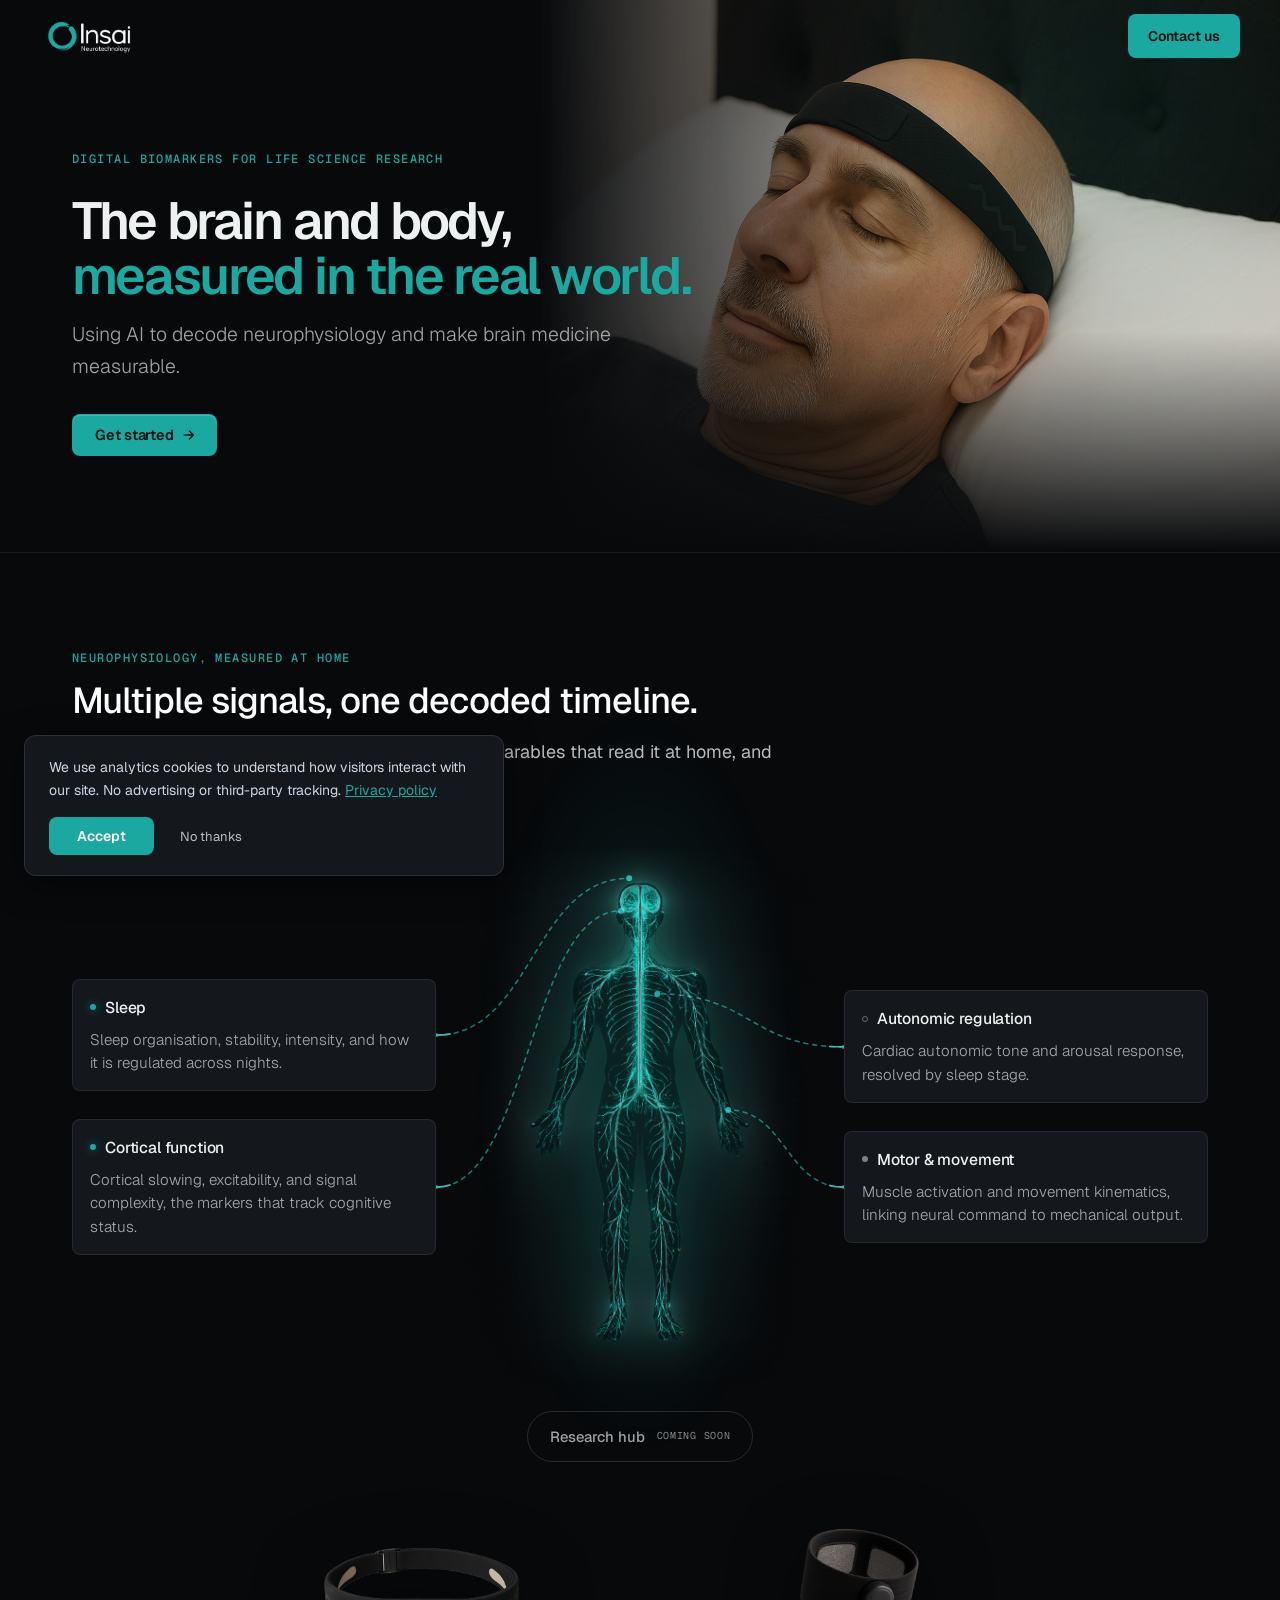
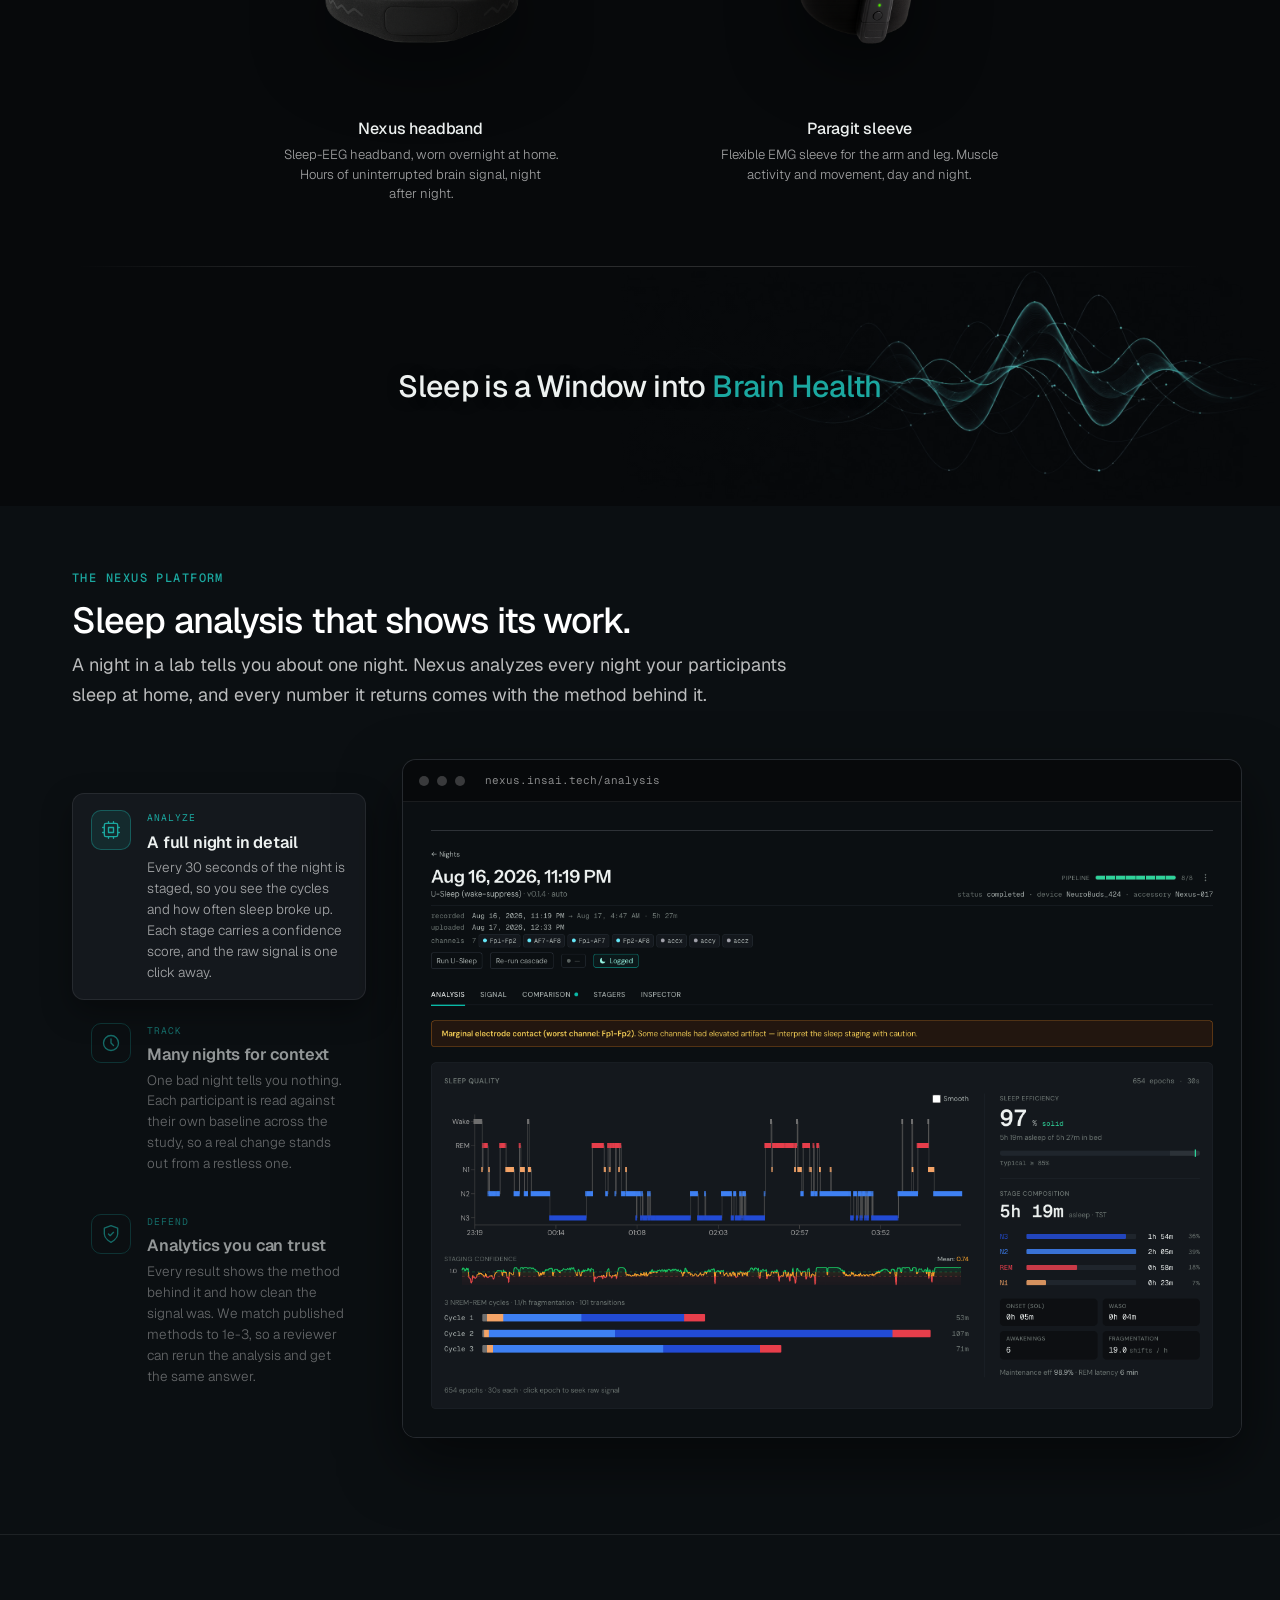
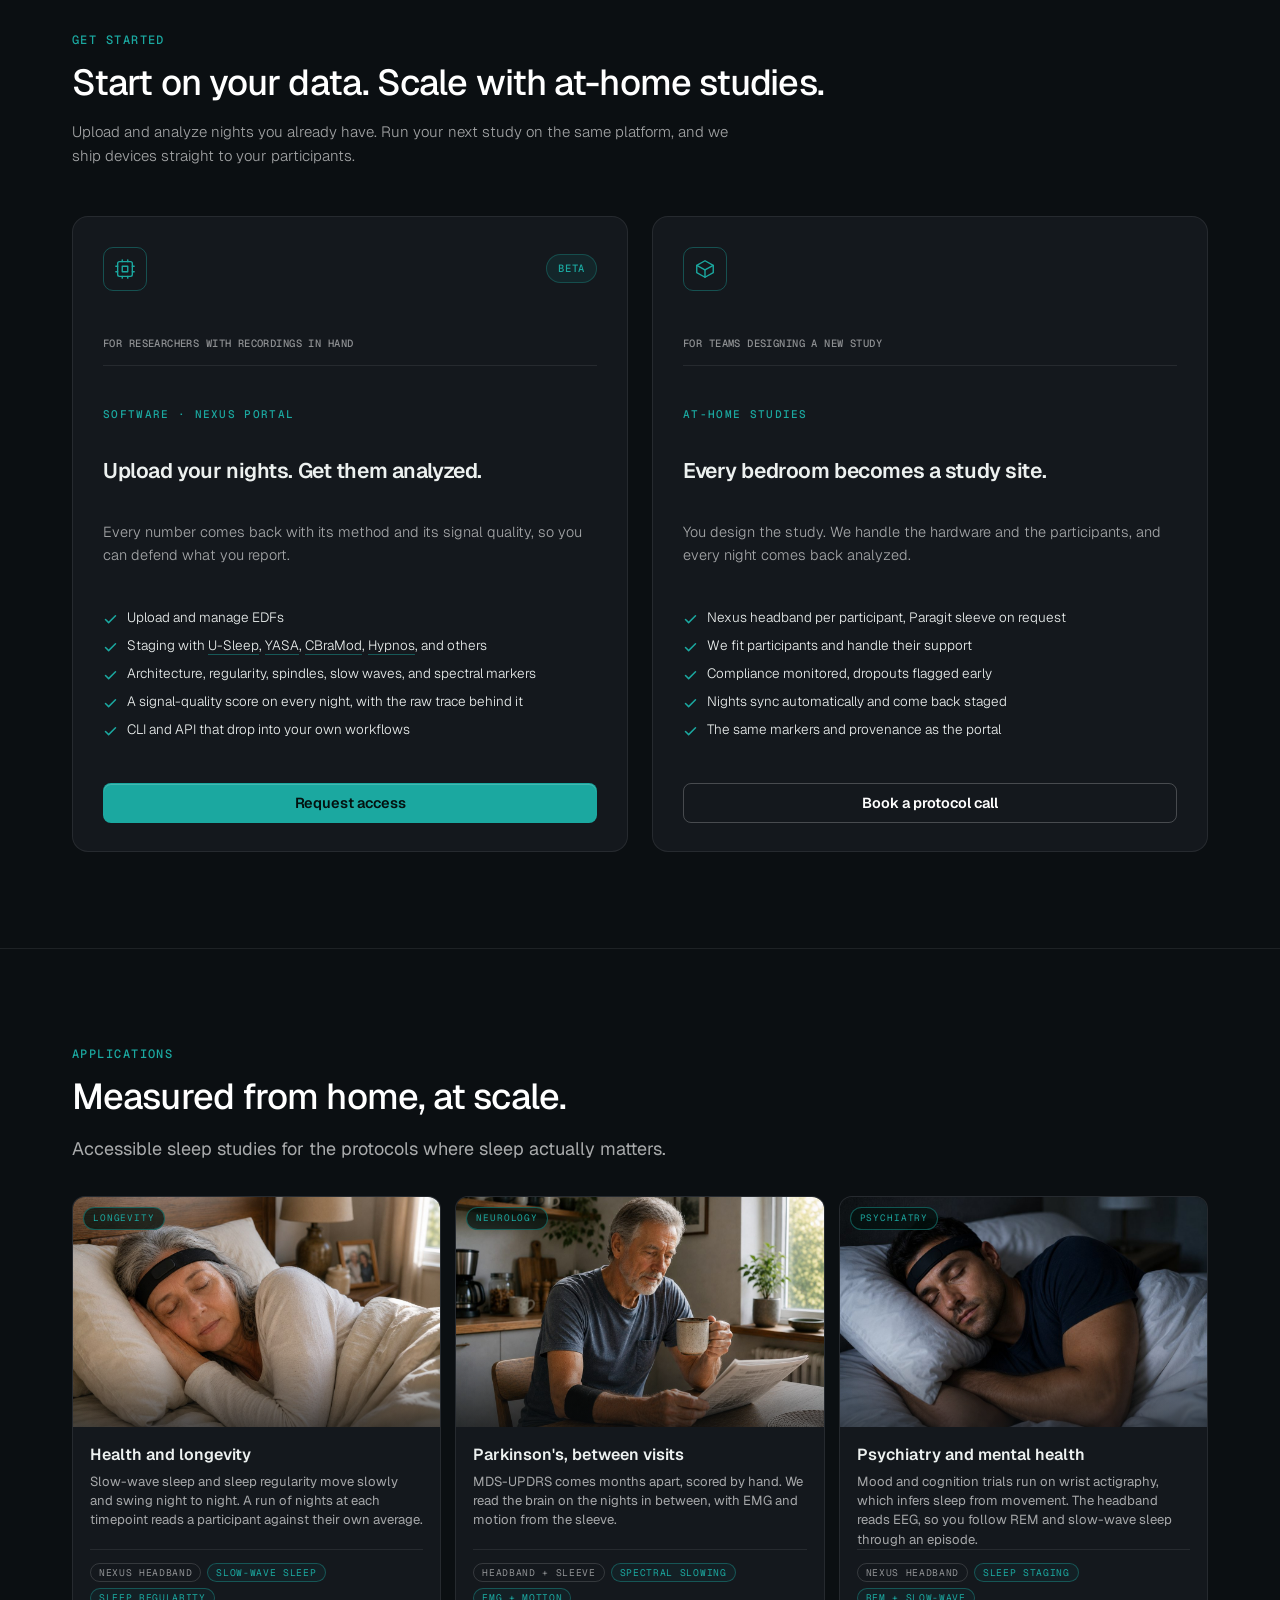
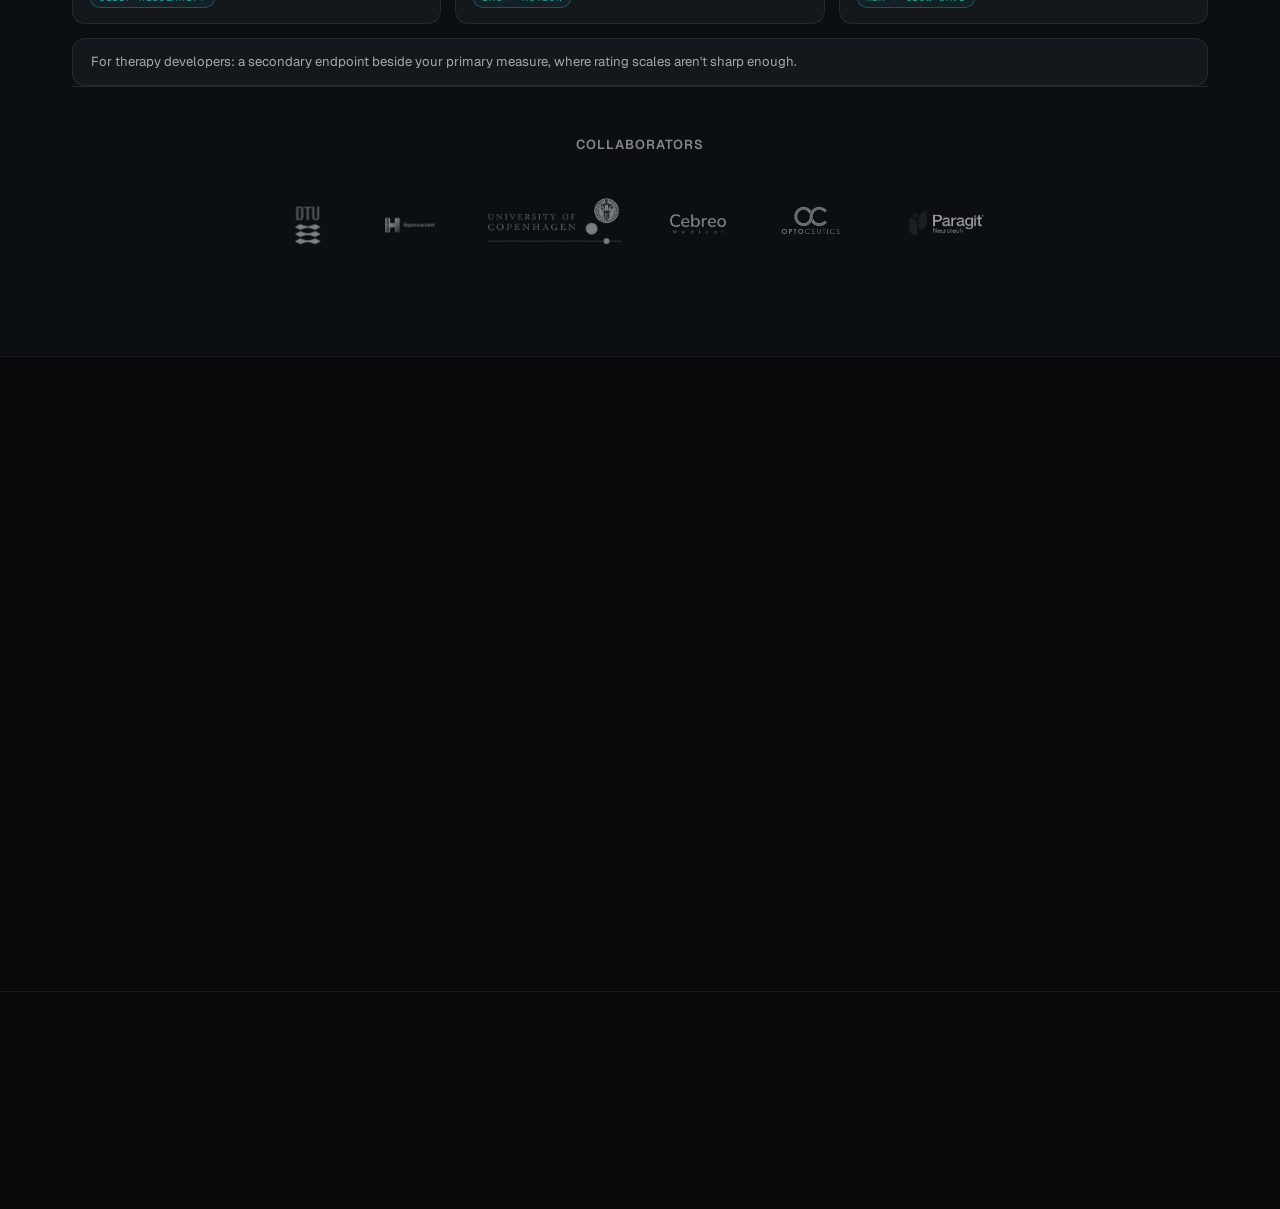
==== commit 86651888: "preview: launch build from feature/dna-v1-redesign @ 0c2729e Mirror is now the exact artifact the Pa" ====
--- a/index.html
+++ b/index.html
@@ -2,7 +2,6 @@
 <!-- @dsCard group="Brand" name="Homepage" subtitle="Hero · Signals · Platform · Get started · Applications" viewport="1440x900" -->
 <html lang="en">
 <head>
-<meta name="robots" content="noindex,nofollow">
 <meta charset="UTF-8">
 <meta name="viewport" content="width=device-width, initial-scale=1.0">
 <title>Insai | Brain and body biomarkers, measured at home</title>
@@ -29,11 +28,12 @@
   gtag('js', new Date());
   gtag('config', window.GA_MEASUREMENT_ID);
 </script>
-<meta name="description" content="Reproducible brain biomarkers from at-home sleep. Every number comes back with its method and its signal quality. For Research Use Only.">
+<meta name="description" content="Insai measures the brain and body at home. Our headband records sleep EEG in a participant's own bed, and our AI turns those nights into digital biomarkers for life science research.">
 <!-- Open Graph -->
 <meta property="og:title" content="Insai | Brain and body biomarkers, measured at home">
-<meta property="og:description" content="Reproducible brain biomarkers from at-home sleep. Every number comes back with its method and its signal quality. For Research Use Only.">
-<meta property="og:image" content="https://insai.tech/assets/og-card.png">
+<meta property="og:description" content="Insai measures the brain and body at home. Our headband records sleep EEG in a participant's own bed, and our AI turns those nights into digital biomarkers for life science research.">
+<meta property="og:image" content="https://insai.github.io/insai-website-preview/assets/og-card.png">
+<meta property="og:image:alt" content="Insai, with an EEG waveform">
 <meta property="og:image:width" content="1200">
 <meta property="og:image:height" content="630">
 <meta property="og:url" content="https://insai.tech/">
@@ -42,14 +42,17 @@
 <!-- Twitter Card -->
 <meta name="twitter:card" content="summary_large_image">
 <meta name="twitter:title" content="Insai | Brain and body biomarkers, measured at home">
-<meta name="twitter:description" content="Reproducible brain biomarkers from at-home sleep. Every number comes back with its method and its signal quality. For Research Use Only.">
-<meta name="twitter:image" content="https://insai.tech/assets/og-card.png">
+<meta name="twitter:description" content="Insai measures the brain and body at home. Our headband records sleep EEG in a participant's own bed, and our AI turns those nights into digital biomarkers for life science research.">
+<meta name="twitter:image" content="https://insai.github.io/insai-website-preview/assets/og-card.png">
+<meta name="twitter:image:alt" content="Insai, with an EEG waveform">
 <!-- Canonical URL -->
 <link rel="canonical" href="https://insai.tech/">
+<meta name="robots" content="noindex,nofollow">
 <link rel="preconnect" href="https://fonts.googleapis.com">
 <link rel="preconnect" href="https://fonts.gstatic.com" crossorigin>
 <link href="https://fonts.googleapis.com/css2?family=Geist:wght@300;400;500;600;700;800&family=Geist+Mono:wght@400;500&display=swap" rel="stylesheet">
-<link rel="icon" type="image/png" href="assets/Insai-logo-2026-icon.png"><style>
+<link rel="icon" type="image/png" href="assets/Insai-logo-2026-icon.png">
+<link rel="apple-touch-icon" href="assets/Insai-logo-2026-icon.png"><style>
 /* ============================================
    INSAI DESIGN TOKENS v1.0
    ============================================ */
@@ -3759,11 +3762,33 @@
   "name": "Insai",
   "url": "https://insai.tech",
   "logo": "https://insai.tech/assets/Insai-logo-2026.png",
-  "description": "Reproducible brain biomarkers from at-home sleep. Every number comes back with its method and its signal quality. For Research Use Only.",
+  "description": "Insai measures the brain and body at home. Our headband records sleep EEG in a participant's own bed, and our AI turns those nights into digital biomarkers for life science research.",
   "contactPoint": {
     "@type": "ContactPoint",
     "email": "mark@insai.tech"
-  }
+  },
+  "sameAs": ["https://www.linkedin.com/company/insai-neurotech/"]
+}
+</script>
+<script type="application/ld+json">
+{
+  "@context": "https://schema.org",
+  "@type": "WebSite",
+  "name": "Insai",
+  "url": "https://insai.tech/",
+  "publisher": { "@type": "Organization", "name": "Insai" }
+}
+</script>
+<script type="application/ld+json">
+{
+  "@context": "https://schema.org",
+  "@type": "WebPage",
+  "name": "Insai | Brain and body biomarkers, measured at home",
+  "url": "https://insai.tech/",
+  "description": "Insai measures the brain and body at home. Our headband records sleep EEG in a participant's own bed, and our AI turns those nights into digital biomarkers for life science research.",
+  "primaryImageOfPage": { "@type": "ImageObject", "url": "https://insai.github.io/insai-website-preview/assets/og-card.png" },
+  "isPartOf": { "@type": "WebSite", "url": "https://insai.tech/" },
+  "about": { "@type": "Organization", "name": "Insai" }
 }
 </script>
 </head>
@@ -4464,6 +4489,13 @@
         if (response.ok) {
           contactForm.style.display = 'none';
           contactSuccess.classList.add('is-visible');
+          // fires only once the backend confirms; Consent Mode governs storage
+          if (window.gtag) {
+            gtag('event', 'generate_lead', {
+              form_name: 'study-inquiry',
+              inquiry_type: formData.get('inquiry') || 'unspecified'
+            });
+          }
         } else {
           throw new Error('Form submission failed');
         }
@@ -4556,7 +4588,7 @@
 
 <!-- Cookie Consent Banner -->
 <div id="cookie-consent-banner" style="display:none;position:fixed;bottom:24px;left:24px;right:24px;max-width:480px;z-index:10000;background:#14181D;border:1px solid rgba(255,255,255,0.1);border-radius:12px;padding:20px 24px;box-shadow:0 8px 32px rgba(0,0,0,0.5);font-family:'Geist',system-ui,-apple-system,sans-serif;opacity:0;transform:translateY(16px);transition:opacity 0.4s ease,transform 0.4s ease;">
-  <p style="margin:0 0 16px 0;font-size:14px;line-height:1.6;color:#CBD5E1;">We use analytics cookies to understand how visitors interact with our site. No advertising or third-party tracking.</p>
+  <p style="margin:0 0 16px 0;font-size:14px;line-height:1.6;color:#CBD5E1;">We use analytics cookies to understand how visitors interact with our site. No advertising or third-party tracking. <a href="privacy.html" style="color:#1BA8A0;text-decoration:underline;">Privacy policy</a></p>
   <div style="display:flex;gap:10px;align-items:center;">
     <button id="cookie-accept" style="padding:10px 28px;border-radius:8px;border:none;background:#1BA8A0;color:#fff;font-size:14px;font-weight:600;font-family:inherit;cursor:pointer;transition:background 0.2s;">Accept</button>
     <button id="cookie-decline" style="padding:10px 16px;border-radius:8px;border:none;background:transparent;color:rgba(255,255,255,0.72);font-size:13px;font-weight:400;font-family:inherit;cursor:pointer;">No thanks</button>
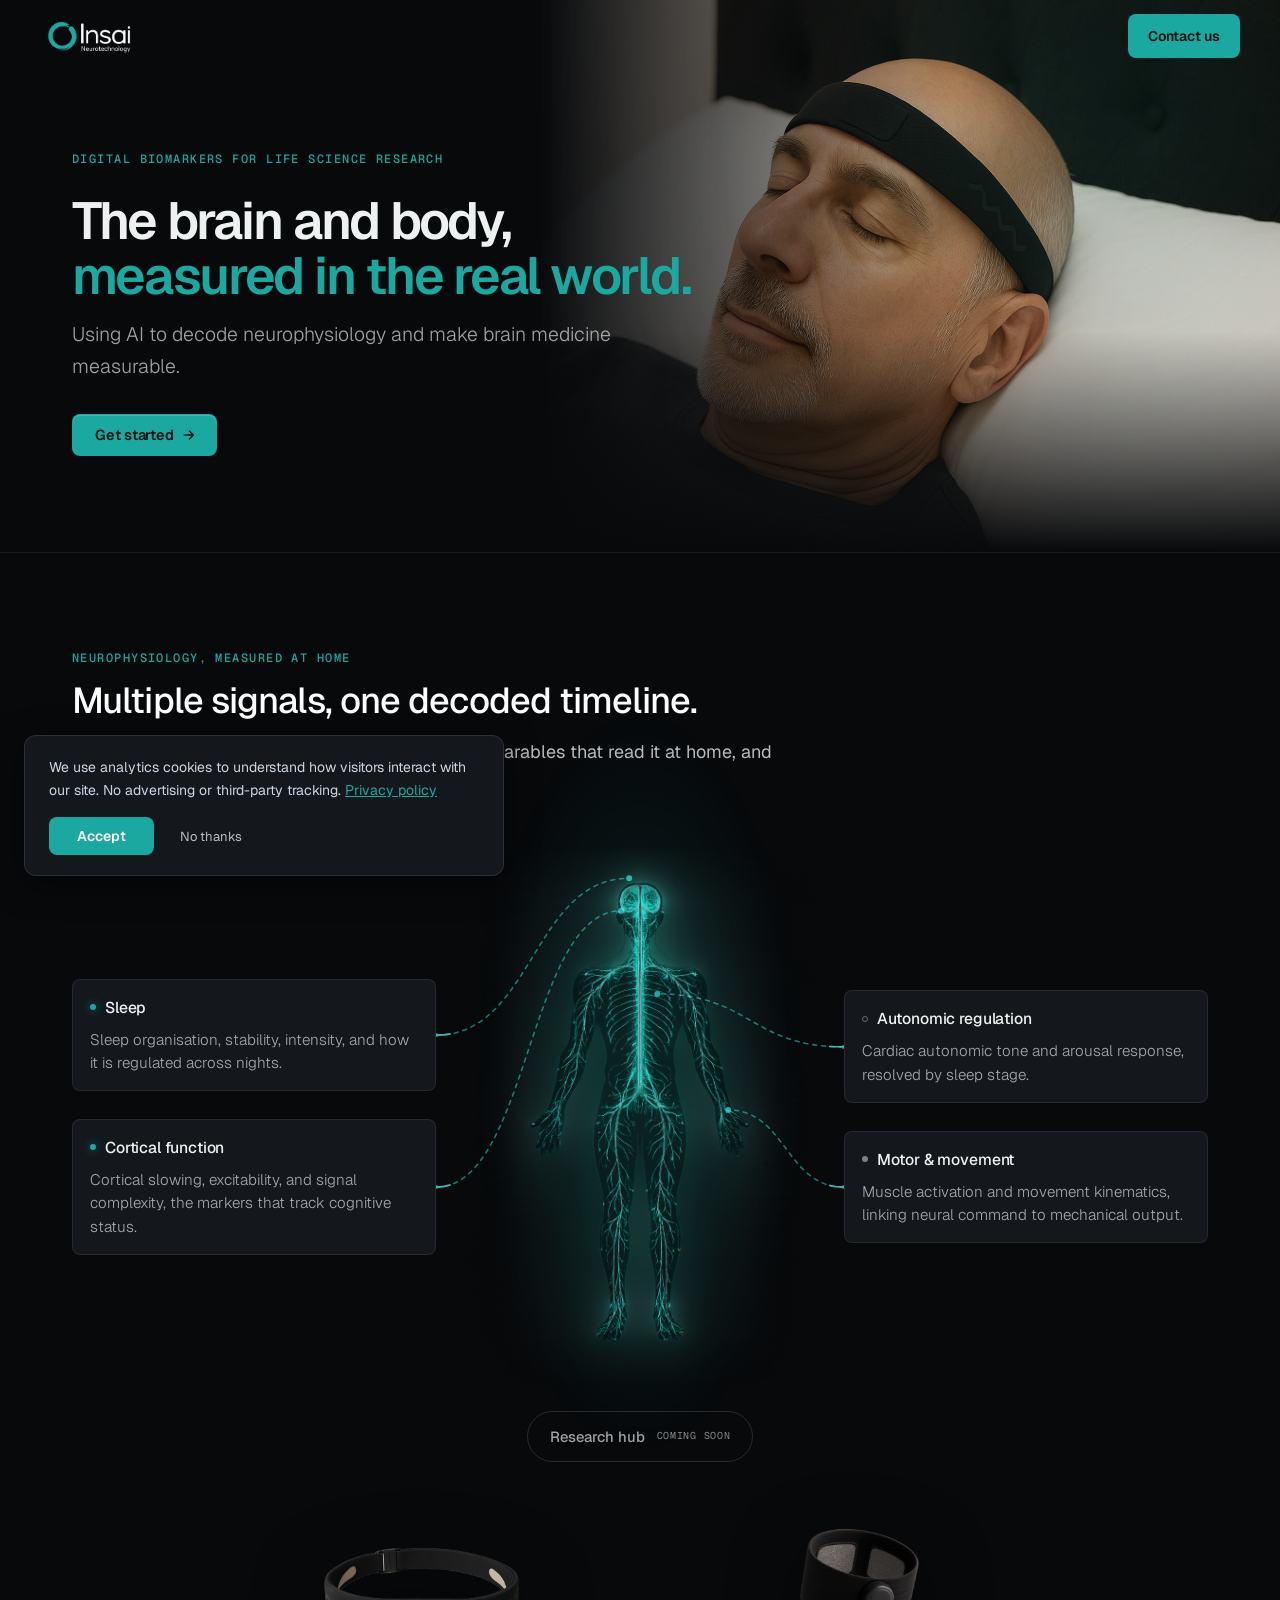
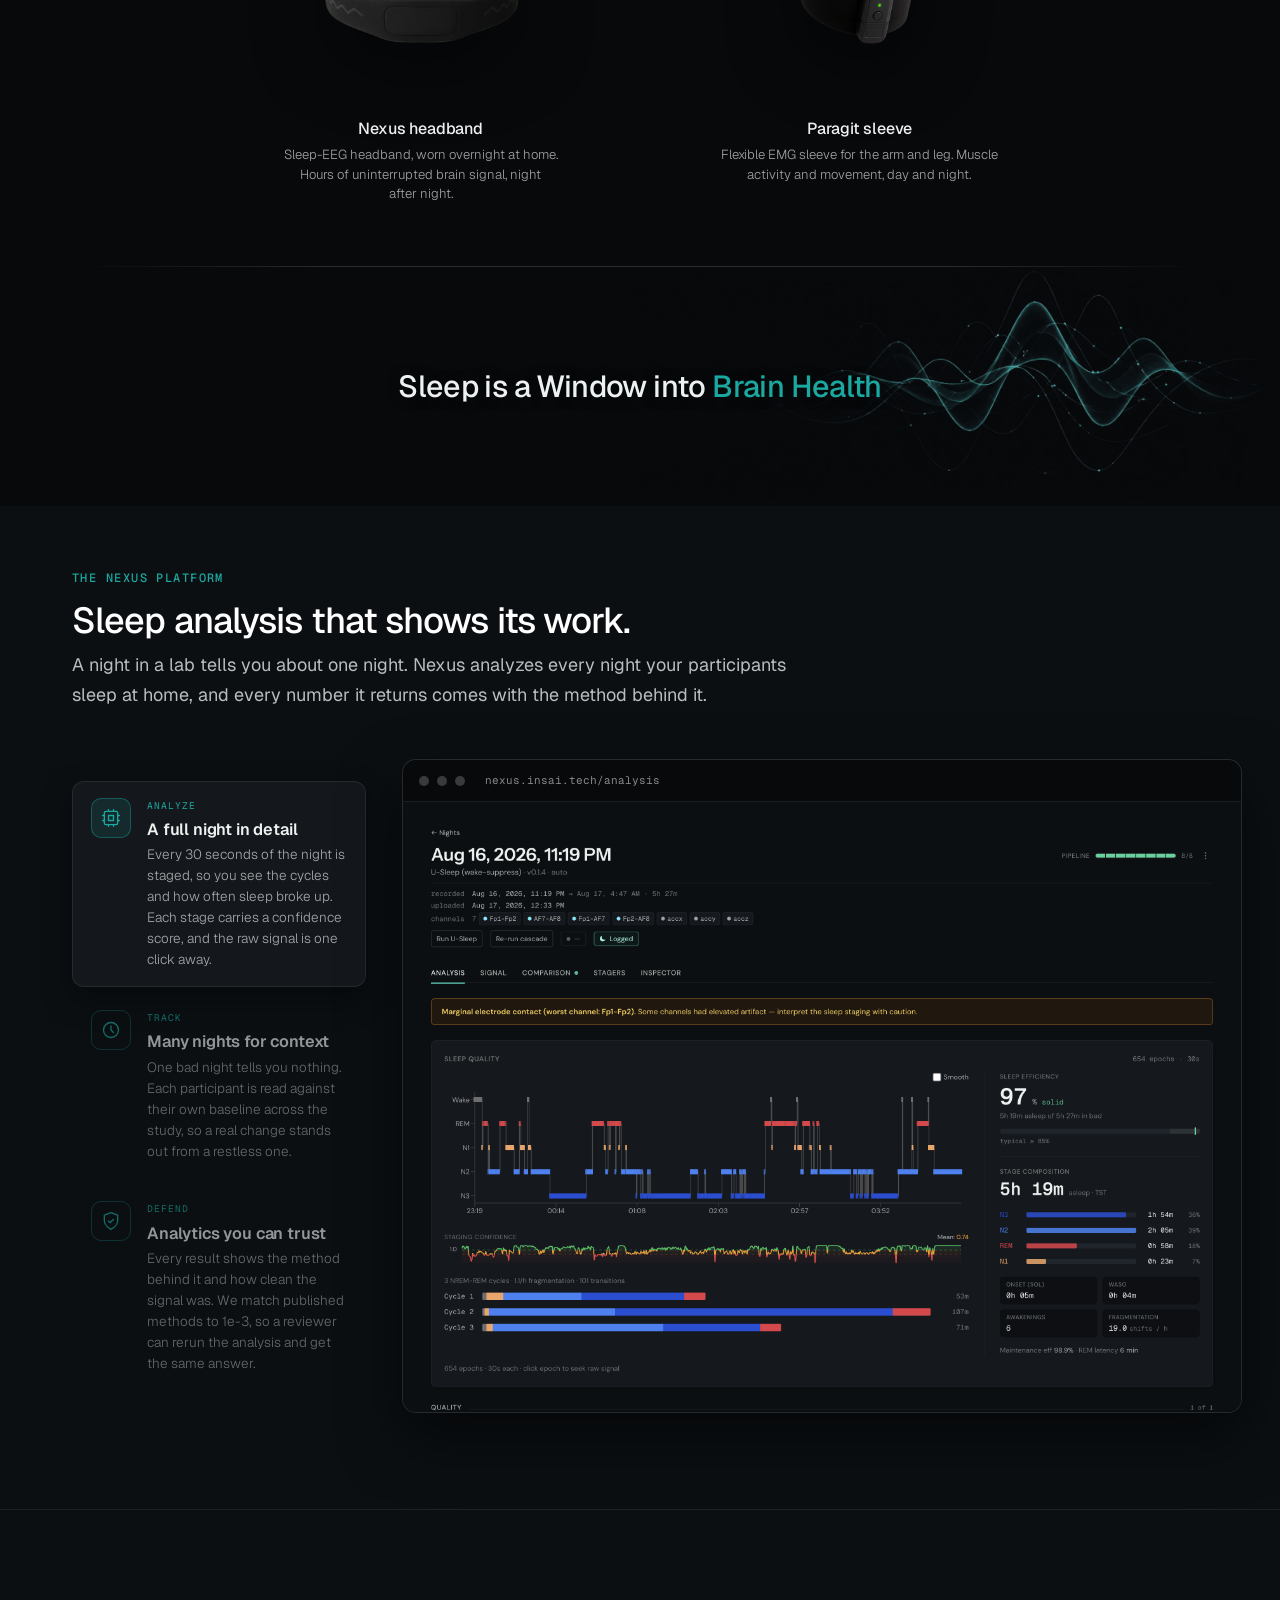
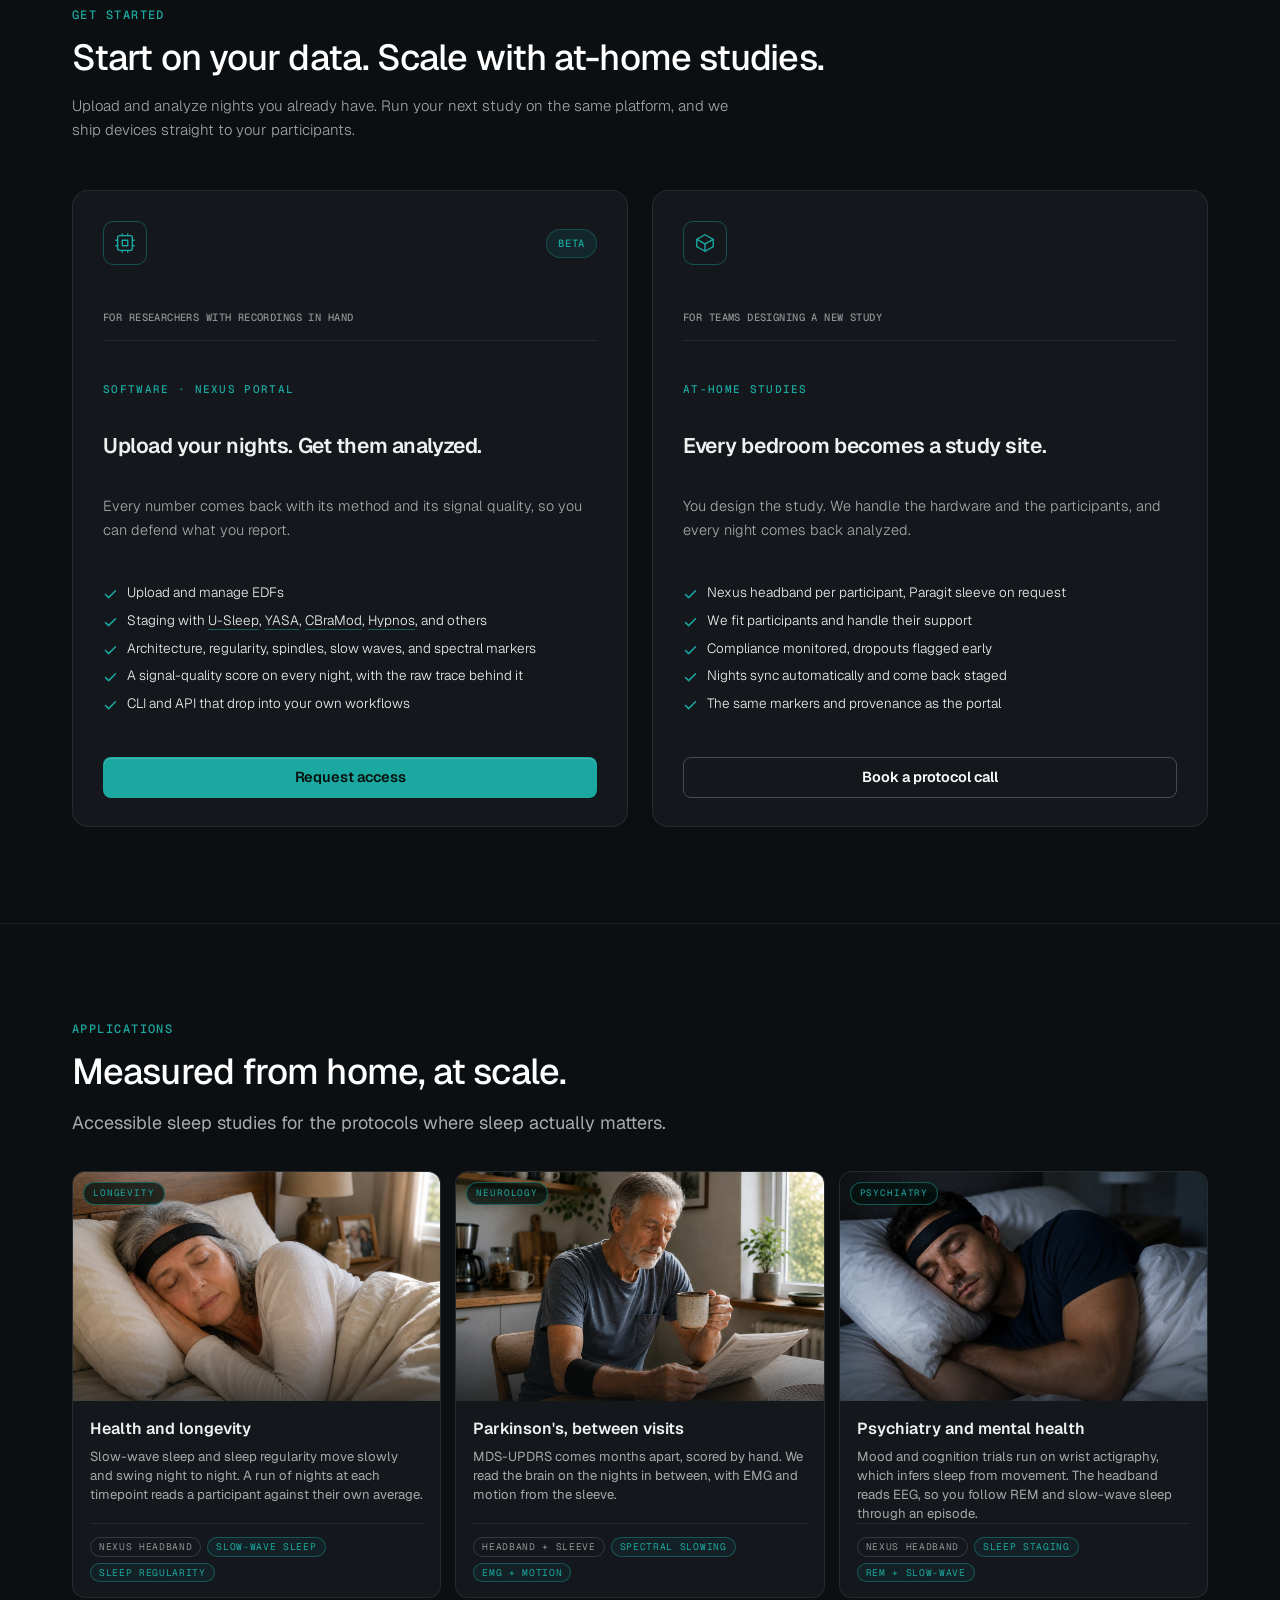
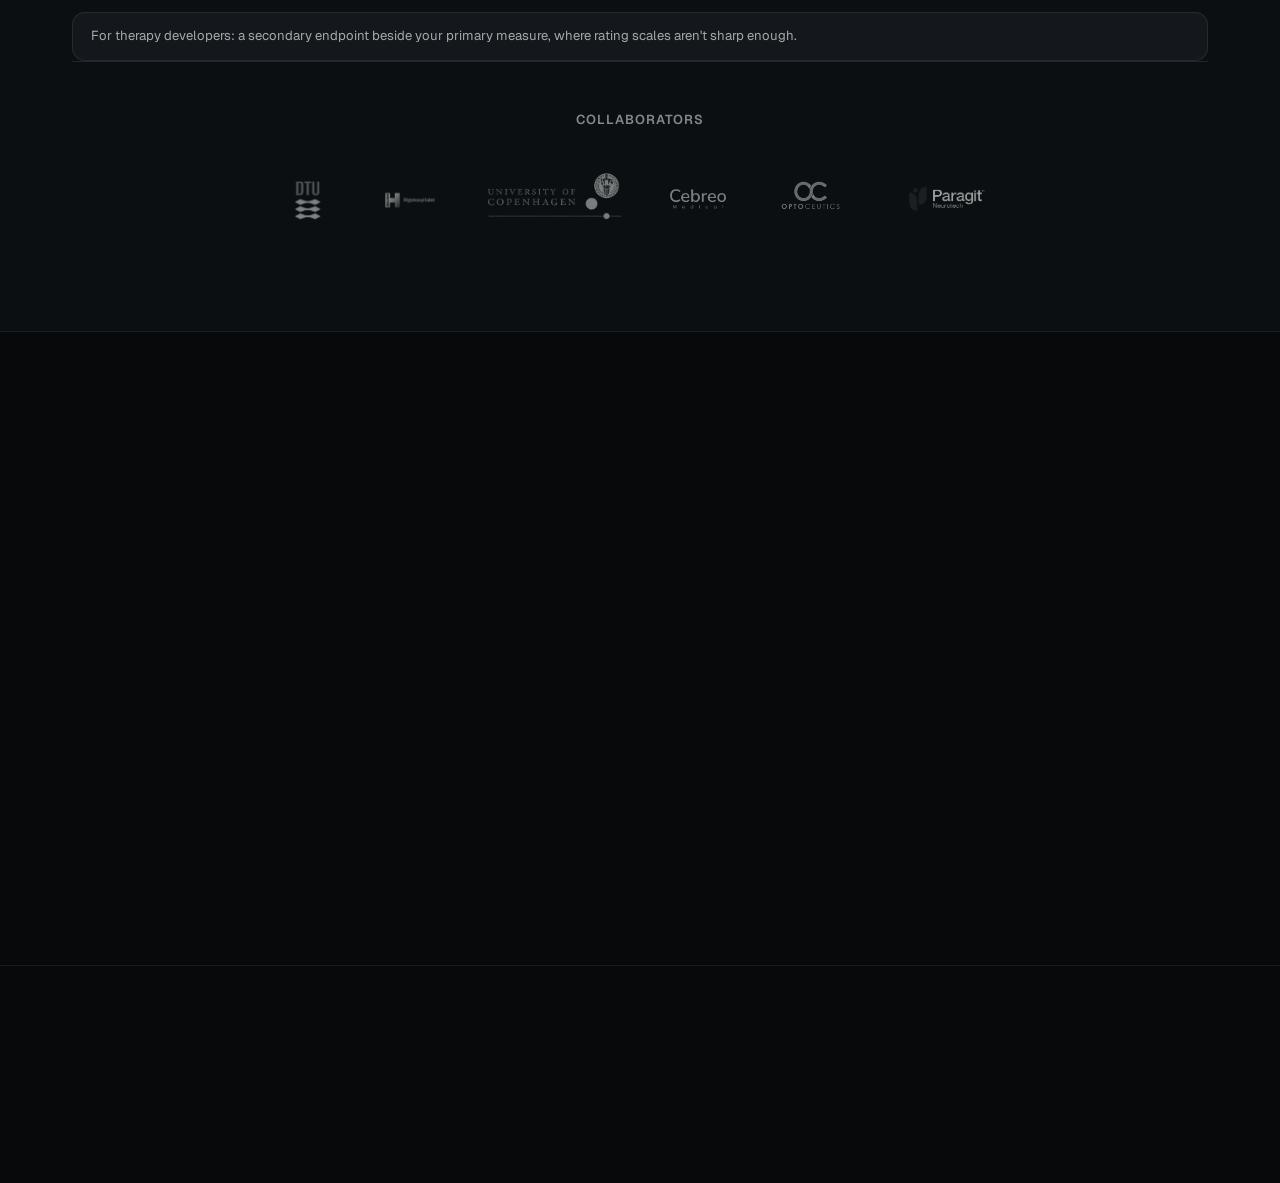
==== commit a48edf10: "preview: 2x platform screens" ====
--- a/index.html
+++ b/index.html
@@ -980,7 +980,7 @@
 .platform__screen-frame { width: 100%; border: 1px solid var(--border-d); border-radius: 14px; overflow: hidden; background: var(--surface); box-shadow: 0 24px 60px rgba(0,0,0,0.5); }
 .platform__screen-bar { display: flex; align-items: center; gap: 8px; padding: 12px 16px; border-bottom: 1px solid var(--border-d); background: var(--bg-deep); }
 .platform__screen-url { margin-left: 12px; font-family: var(--font-mono); font-size: 11px; color: var(--fg-dim); }
-.platform__screen-body { position: relative; aspect-ratio: 1320 / 1000; background: var(--bg); }
+.platform__screen-body { position: relative; aspect-ratio: 2640 / 1920; background: var(--bg); }
 .platform__screen { position: absolute; inset: 0; opacity: 0; transition: opacity 0.45s ease; pointer-events: none; }
 .platform__screen.is-active { opacity: 1; pointer-events: auto; }
 .platform__screen img { width: 100%; height: 100%; object-fit: contain; object-position: center; display: block; }
@@ -3735,7 +3735,7 @@
     -webkit-overflow-scrolling: touch;
     overscroll-behavior-x: contain;
   }
-  .platform__screen { width: max(100%, 660px); height: 500px; right: auto; bottom: auto; }
+  .platform__screen { width: max(100%, 688px); height: 500px; right: auto; bottom: auto; }
   .platform__screen img { width: 100%; height: 100%; }
   .platform__screen-hint { display: block; }
 }
@@ -3963,7 +3963,7 @@
               <img src="assets/screenshots/nexus-night.png" alt="One night in the Nexus portal: hypnogram, staging confidence, sleep cycles, efficiency and stage composition" loading="lazy">
             </div>
             <div class="platform__screen" data-screen="trends" data-url="nexus.insai.tech/trends">
-              <img src="assets/screenshots/nexus-trends-fit.png" alt="Nexus trends, markers across 30 nights against each participant&apos;s own baseline, with low-quality nights excluded" loading="lazy">
+              <img src="assets/screenshots/nexus-trends-fit.png" alt="Nexus trends, markers across 14 nights against each participant&apos;s own baseline, with low-signal nights excluded" loading="lazy">
             </div>
             <div class="platform__screen" data-screen="quality" data-url="nexus.insai.tech/data-trust">
               <img src="assets/screenshots/nexus-dq.png" alt="Nexus signal quality: Data-Trust score, per-channel quality worst first, coverage and confidence, with detected sleep oscillations below" loading="lazy">
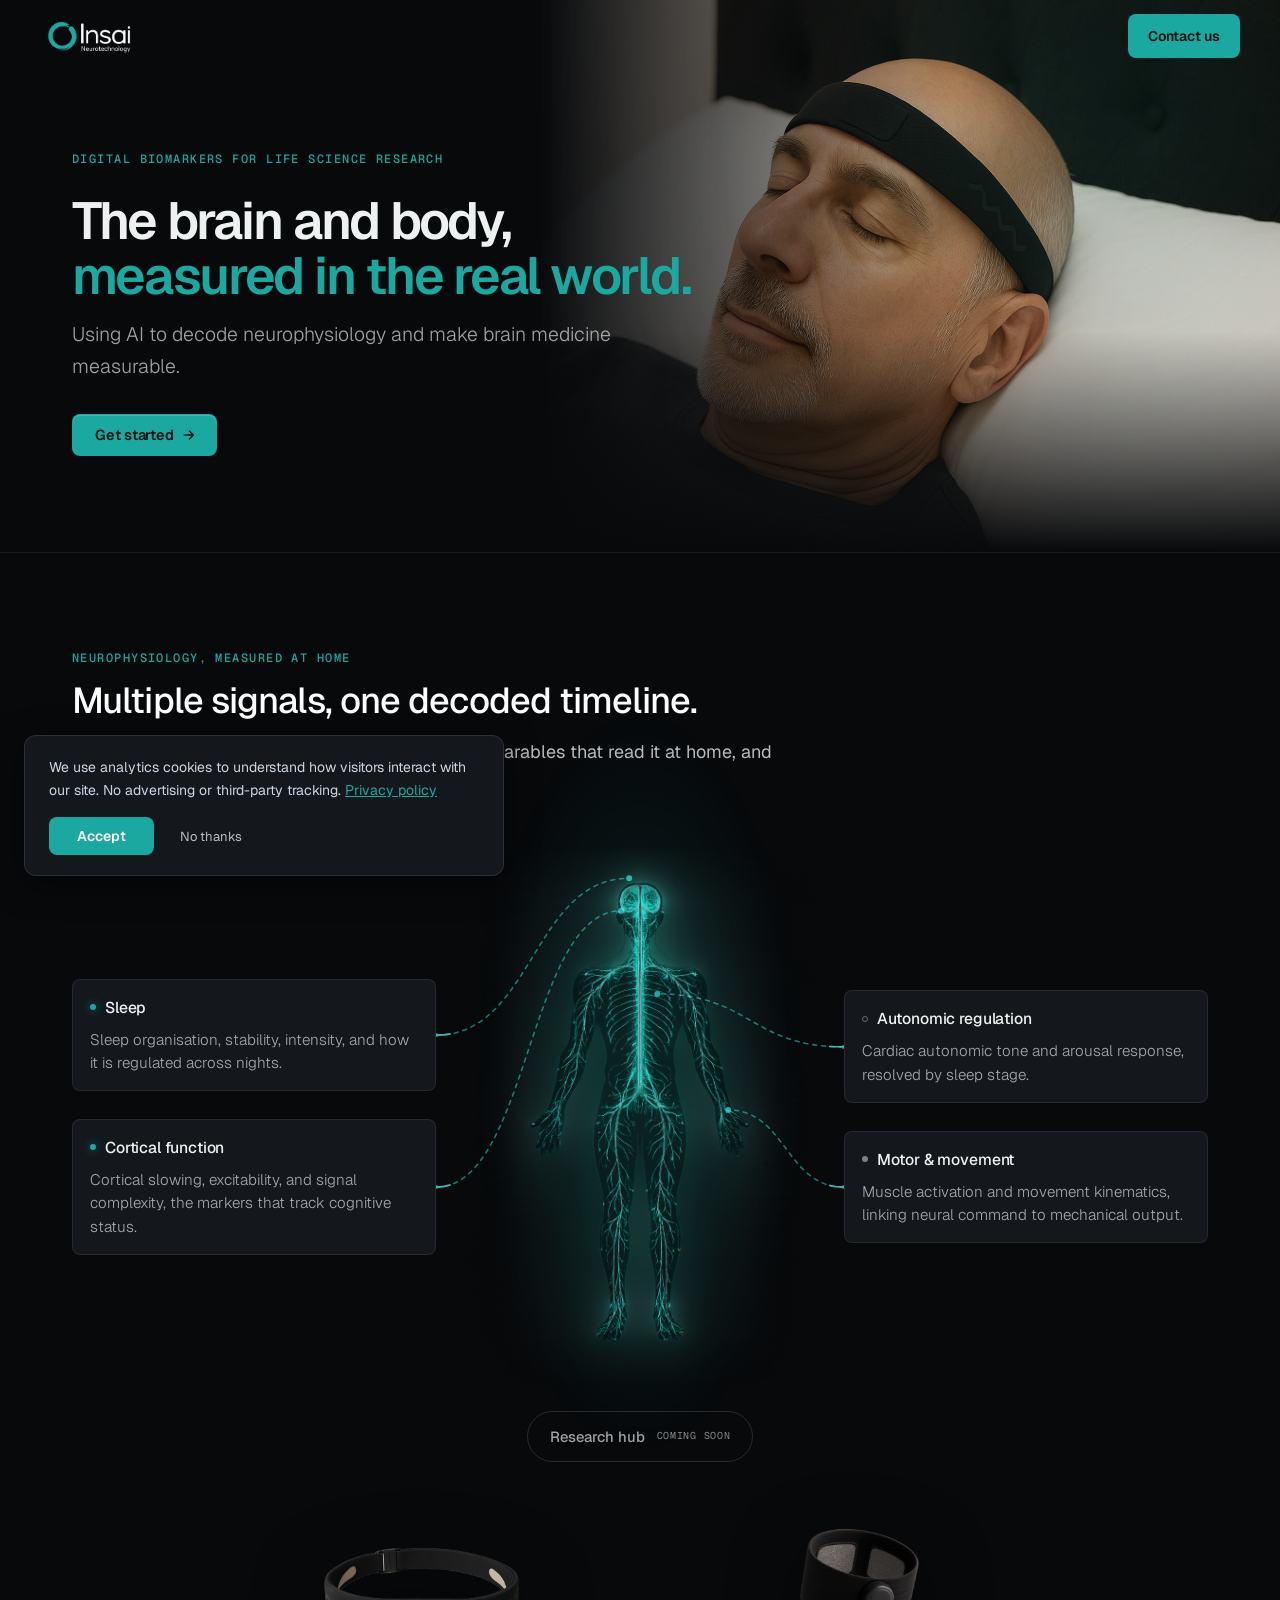
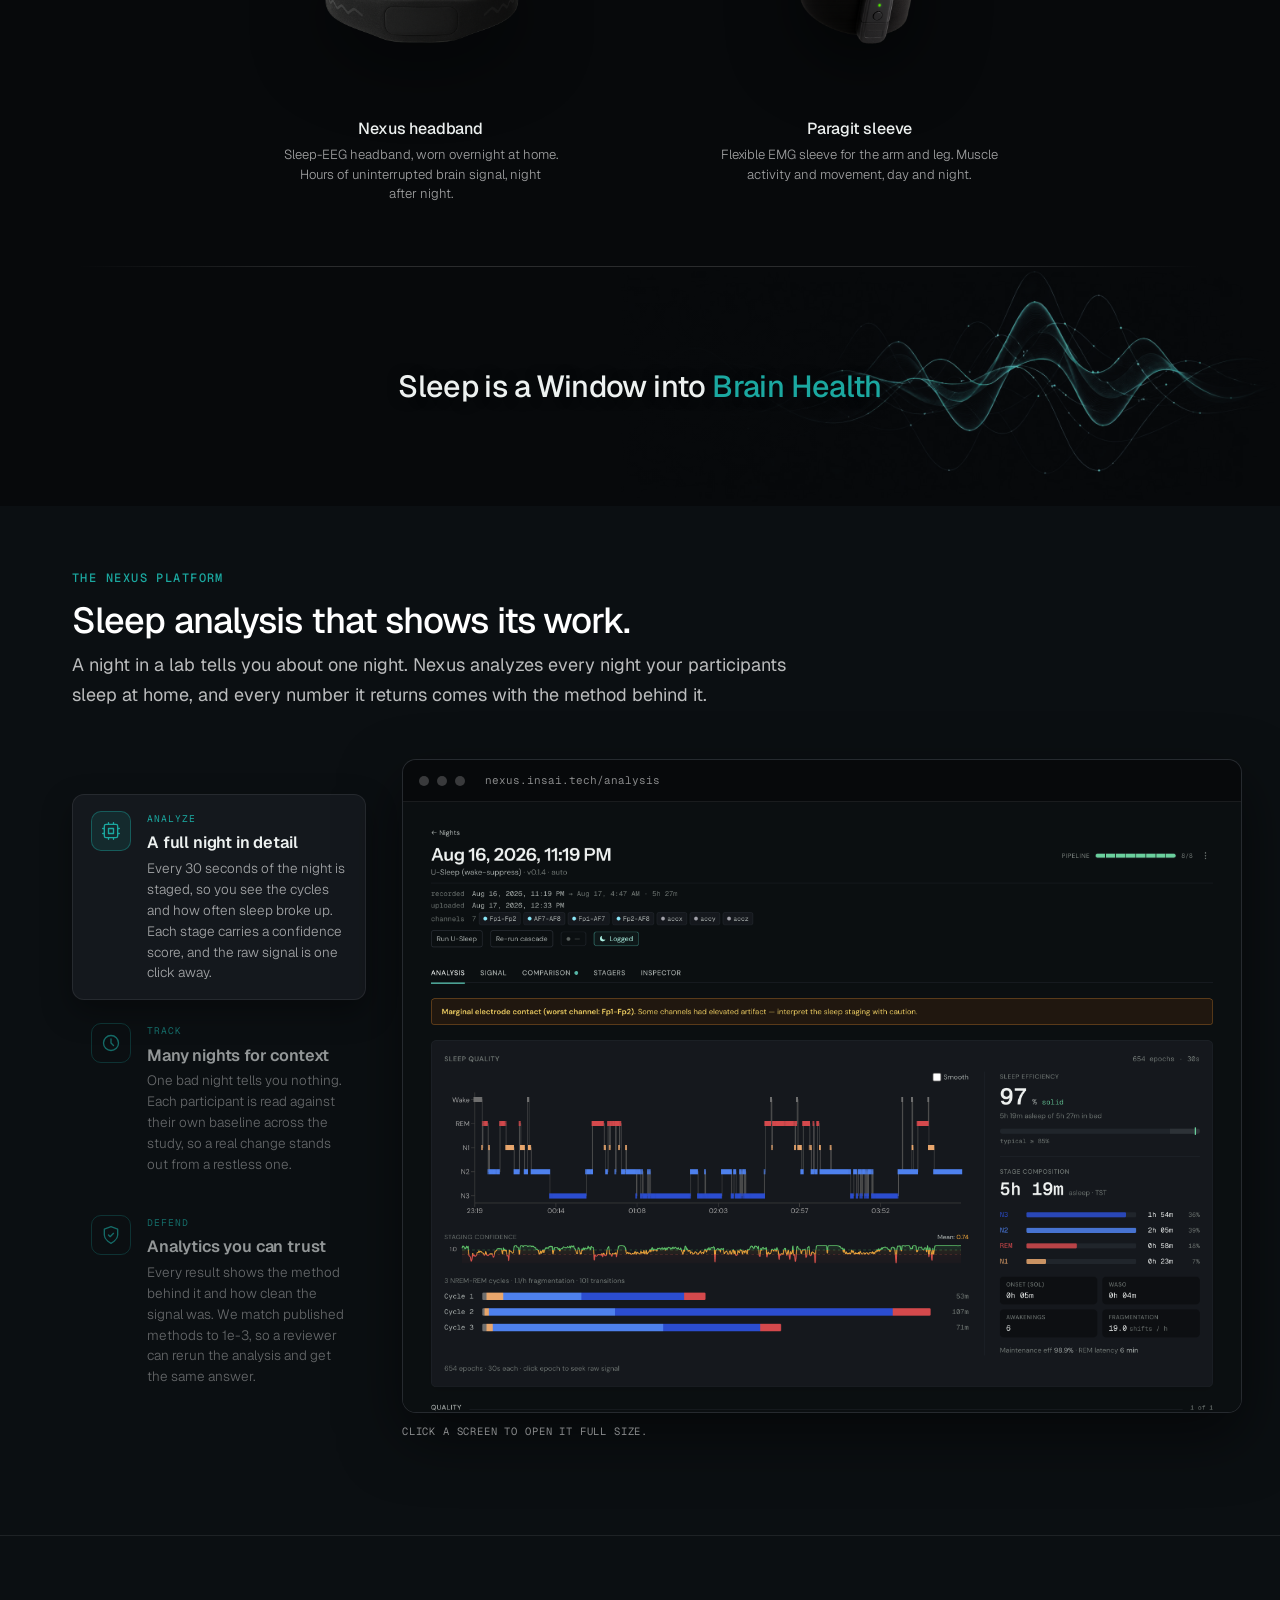
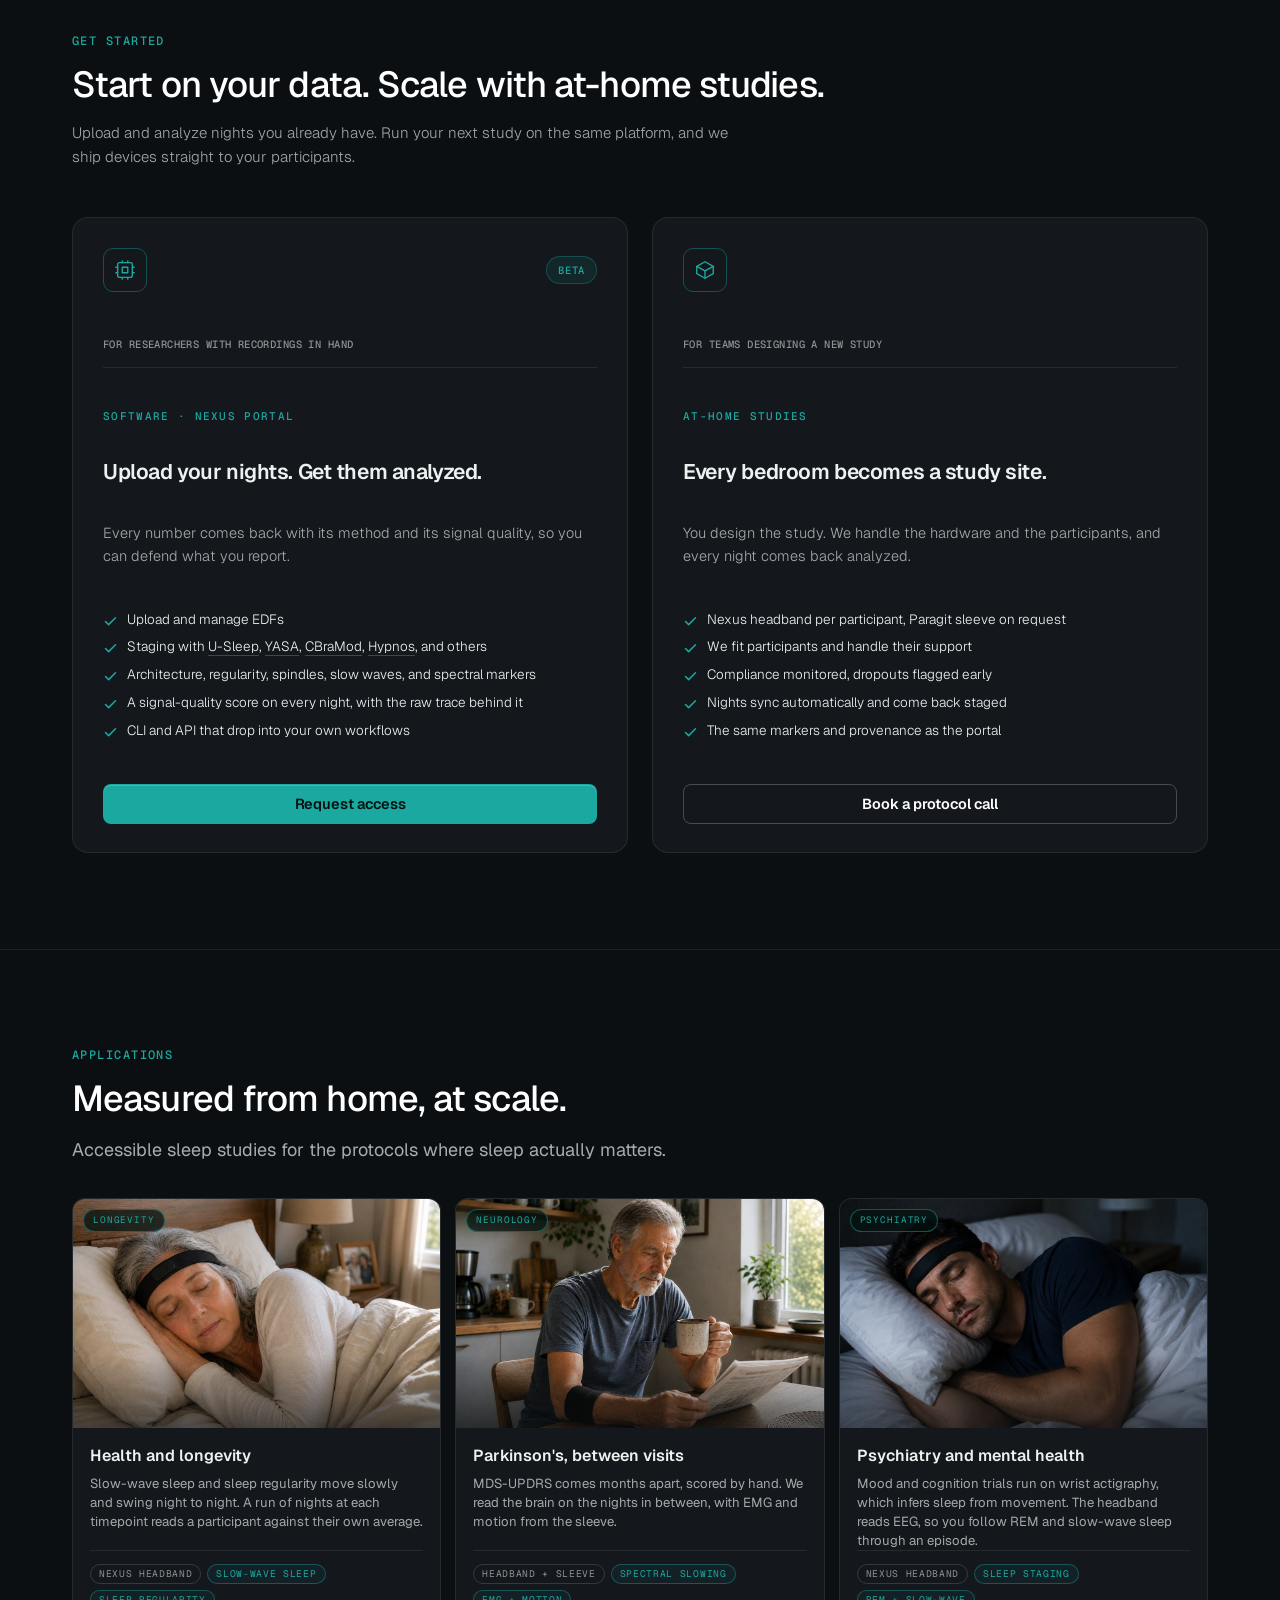
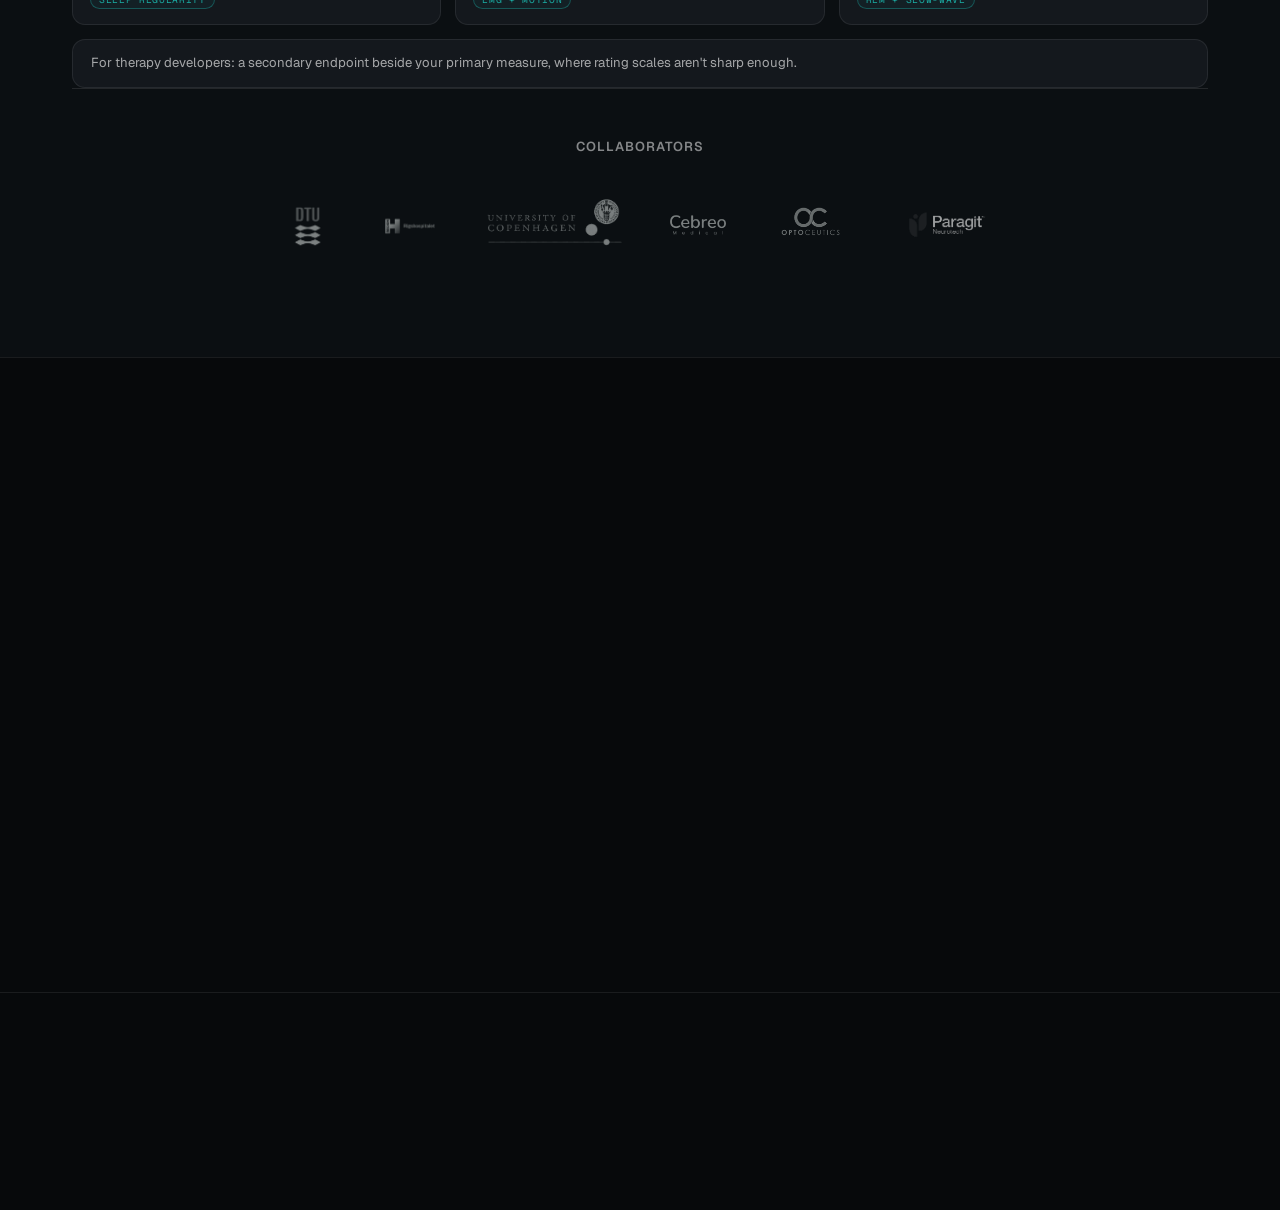
==== commit 33a695d3: "preview: full-size screen viewer" ====
--- a/index.html
+++ b/index.html
@@ -3714,6 +3714,15 @@
   .contact__actions { align-items: stretch; }
 }
 
+.platform__screen-caption {
+  margin-top: 10px;
+  font-family: var(--font-mono);
+  font-size: 10.5px;
+  letter-spacing: 0.08em;
+  text-transform: uppercase;
+  color: var(--fg-dim);
+}
+@media (max-width: 860px) { .platform__screen-caption { display: none; } }
 .platform__screen-hint {
   display: none;
   margin-top: 10px;
@@ -3752,6 +3761,64 @@
   }
   .offer-card__body { min-height: 0; }
 }
+
+/* Lightbox: the 2x captures only pay off at a size worth reading */
+.platform__screen-body { cursor: zoom-in; }
+.platform__screen-open {
+  position: absolute; right: 12px; bottom: 12px; z-index: 3;
+  display: inline-flex; align-items: center; gap: 6px;
+  font-family: var(--font-mono); font-size: 10px; letter-spacing: 0.08em; text-transform: uppercase;
+  color: var(--fg-muted); background: rgba(7,9,11,0.82); border: 1px solid var(--border-d-strong);
+  border-radius: 999px; padding: 6px 11px; pointer-events: none;
+  opacity: 0; transition: opacity 0.2s ease;
+}
+.platform__screen-body:hover .platform__screen-open { opacity: 1; }
+.platform__screen-open svg { width: 12px; height: 12px; }
+
+.shotbox[hidden] { display: none !important; }
+.shotbox {
+  position: fixed; inset: 0; z-index: 10001;
+  display: flex; align-items: center; justify-content: center;
+  padding: clamp(16px, 3vw, 48px);
+  background: rgba(4,6,8,0.92);
+  -webkit-backdrop-filter: blur(6px); backdrop-filter: blur(6px);
+  opacity: 0; transition: opacity 0.22s ease;
+}
+.shotbox.is-open { opacity: 1; }
+.shotbox__fig { position: relative; max-width: min(96vw, 1400px); width: 100%; }
+.shotbox__img {
+  display: block; width: 100%; height: auto; max-height: 84vh; object-fit: contain;
+  border: 1px solid var(--border-d); border-radius: 10px; background: var(--bg);
+  box-shadow: 0 30px 90px rgba(0,0,0,0.6);
+}
+.shotbox__bar {
+  display: flex; align-items: center; justify-content: space-between; gap: 16px;
+  margin-top: 14px; font-family: var(--font-mono); font-size: 11px;
+  letter-spacing: 0.06em; color: var(--fg-dim);
+}
+.shotbox__tabs { display: flex; gap: 8px; }
+.shotbox__tab {
+  font: inherit; color: var(--fg-dim); background: transparent;
+  border: 1px solid var(--border-d-strong); border-radius: 999px;
+  padding: 5px 12px; cursor: pointer; text-transform: uppercase;
+  transition: color .18s ease, border-color .18s ease, background .18s ease;
+}
+.shotbox__tab:hover { color: var(--fg-muted); }
+.shotbox__tab.is-active { color: var(--color-teal); border-color: rgba(27,168,160,.5); background: rgba(27,168,160,.08); }
+.shotbox__close {
+  position: absolute; top: -42px; right: 0;
+  width: 32px; height: 32px; display: flex; align-items: center; justify-content: center;
+  color: var(--fg-muted); background: transparent; border: 1px solid var(--border-d-strong);
+  border-radius: 8px; cursor: pointer;
+}
+.shotbox__close:hover { color: var(--fg); border-color: var(--border-d-strong); }
+.shotbox__close svg { width: 16px; height: 16px; }
+@media (max-width: 700px) {
+  .shotbox__close { top: -38px; }
+  .shotbox__bar { flex-direction: column; align-items: flex-start; gap: 10px; }
+  .platform__screen-body { cursor: default; }
+}
+@media (prefers-reduced-motion: reduce) { .shotbox { transition: none; } }
 
 </style>
 <!-- Structured Data (JSON-LD) -->
@@ -3959,6 +4026,7 @@
             <span class="platform__screen-url" id="platform-url">nexus.insai.tech/analysis</span>
           </div>
           <div class="platform__screen-body">
+            <span class="platform__screen-open" aria-hidden="true"><svg viewBox="0 0 24 24" fill="none" stroke="currentColor" stroke-width="1.8" stroke-linecap="round" stroke-linejoin="round"><circle cx="11" cy="11" r="7"/><path d="m20 20-3.5-3.5M11 8v6M8 11h6"/></svg>Open full size</span>
             <div class="platform__screen is-active" data-screen="analysis" data-url="nexus.insai.tech/analysis">
               <img src="assets/screenshots/nexus-night.png" alt="One night in the Nexus portal: hypnogram, staging confidence, sleep cycles, efficiency and stage composition" loading="lazy">
             </div>
@@ -3971,8 +4039,22 @@
           </div>
         </div>
         <p class="platform__screen-hint">Drag the screen sideways to read it</p>
+        <p class="platform__screen-caption">Click a screen to open it full size.</p>
       </div>
     </div>
+  </div>
+
+  <div class="shotbox" id="shotbox" hidden role="dialog" aria-modal="true" aria-label="Nexus screen, full size">
+    <figure class="shotbox__fig">
+      <button class="shotbox__close" id="shotbox-close" aria-label="Close">
+        <svg viewBox="0 0 24 24" fill="none" stroke="currentColor" stroke-width="2" stroke-linecap="round"><path d="M18 6 6 18M6 6l12 12"/></svg>
+      </button>
+      <img class="shotbox__img" id="shotbox-img" src="" alt="">
+      <figcaption class="shotbox__bar">
+        <span id="shotbox-url">nexus.insai.tech/analysis</span>
+        <span class="shotbox__tabs" id="shotbox-tabs"></span>
+      </figcaption>
+    </figure>
   </div>
 </section>
 
@@ -4713,6 +4795,7 @@
   var steps = showcase.querySelectorAll('.platform__vstep');
   var screens = showcase.querySelectorAll('.platform__screen');
   var urlEl = document.getElementById('platform-url');
+  var body = showcase.querySelector('.platform__screen-body');
 
   function activate(key) {
     steps.forEach(function (s) { s.classList.toggle('is-active', s.dataset.screen === key); });
@@ -4720,6 +4803,78 @@
       var on = sc.dataset.screen === key;
       sc.classList.toggle('is-active', on);
       if (on && urlEl && sc.dataset.url) urlEl.textContent = sc.dataset.url;
+    });
+  }
+
+  // --- full-size viewer -------------------------------------------------
+  var box=document.getElementById('shotbox'), boxImg=document.getElementById('shotbox-img'),
+      boxUrl=document.getElementById('shotbox-url'), boxTabs=document.getElementById('shotbox-tabs'),
+      boxClose=document.getElementById('shotbox-close'), lastFocus=null;
+
+  if (box) {
+    var LABEL={analysis:'Analyze', trends:'Track', quality:'Defend'};
+    screens.forEach(function (sc) {
+      var b=document.createElement('button');
+      b.className='shotbox__tab'; b.type='button';
+      b.textContent=LABEL[sc.dataset.screen]||sc.dataset.screen;
+      b.dataset.screen=sc.dataset.screen;
+      b.addEventListener('click', function () { activate(sc.dataset.screen); show(sc.dataset.screen); });
+      boxTabs.appendChild(b);
+    });
+
+    function show(key) {
+      var sc=showcase.querySelector('.platform__screen[data-screen="'+key+'"]');
+      if (!sc) return;
+      var img=sc.querySelector('img');
+      boxImg.src=img.currentSrc||img.src;
+      boxImg.alt=img.alt;
+      boxUrl.textContent=sc.dataset.url||'';
+      boxTabs.querySelectorAll('.shotbox__tab').forEach(function (t) {
+        t.classList.toggle('is-active', t.dataset.screen===key);
+      });
+    }
+    function open(key) {
+      lastFocus=document.activeElement;
+      show(key);
+      box.hidden=false;
+      void box.offsetWidth;                 // flush layout so the fade has a start value
+      box.classList.add('is-open');
+      document.body.style.overflow='hidden';
+      boxClose.focus();
+    }
+    function close() {
+      box.classList.remove('is-open');
+      document.body.style.overflow='';
+      setTimeout(function(){ box.hidden=true; boxImg.src=''; }, 220);
+      if (lastFocus) lastFocus.focus();
+    }
+
+    // a horizontal drag on the mobile pan track must not count as a click
+    var downX=null, downY=null;
+    body.addEventListener('pointerdown', function (e) { downX=e.clientX; downY=e.clientY; });
+    body.addEventListener('click', function (e) {
+      var dragged = downX !== null &&
+        (Math.abs(e.clientX-downX)>6 || Math.abs(e.clientY-downY)>6);
+      downX = downY = null;
+      if (dragged) return;
+      // below 860 the frame already pans at 688px; a 96vw dialog would be smaller
+      if (window.matchMedia('(max-width: 860px)').matches) return;
+      var on=showcase.querySelector('.platform__screen.is-active');
+      if (on) open(on.dataset.screen);
+    });
+
+    boxClose.addEventListener('click', close);
+    box.addEventListener('click', function (e) { if (e.target===box) close(); });
+    document.addEventListener('keydown', function (e) {
+      if (box.hidden) return;
+      if (e.key==='Escape') { e.preventDefault(); close(); }
+      if (e.key==='ArrowRight' || e.key==='ArrowLeft') {
+        e.preventDefault();
+        var keys=[].map.call(screens, function (sc) { return sc.dataset.screen; });
+        var cur=keys.indexOf(showcase.querySelector('.platform__screen.is-active').dataset.screen);
+        var next=(cur + (e.key==='ArrowRight'?1:keys.length-1)) % keys.length;
+        activate(keys[next]); show(keys[next]);
+      }
     });
   }
 
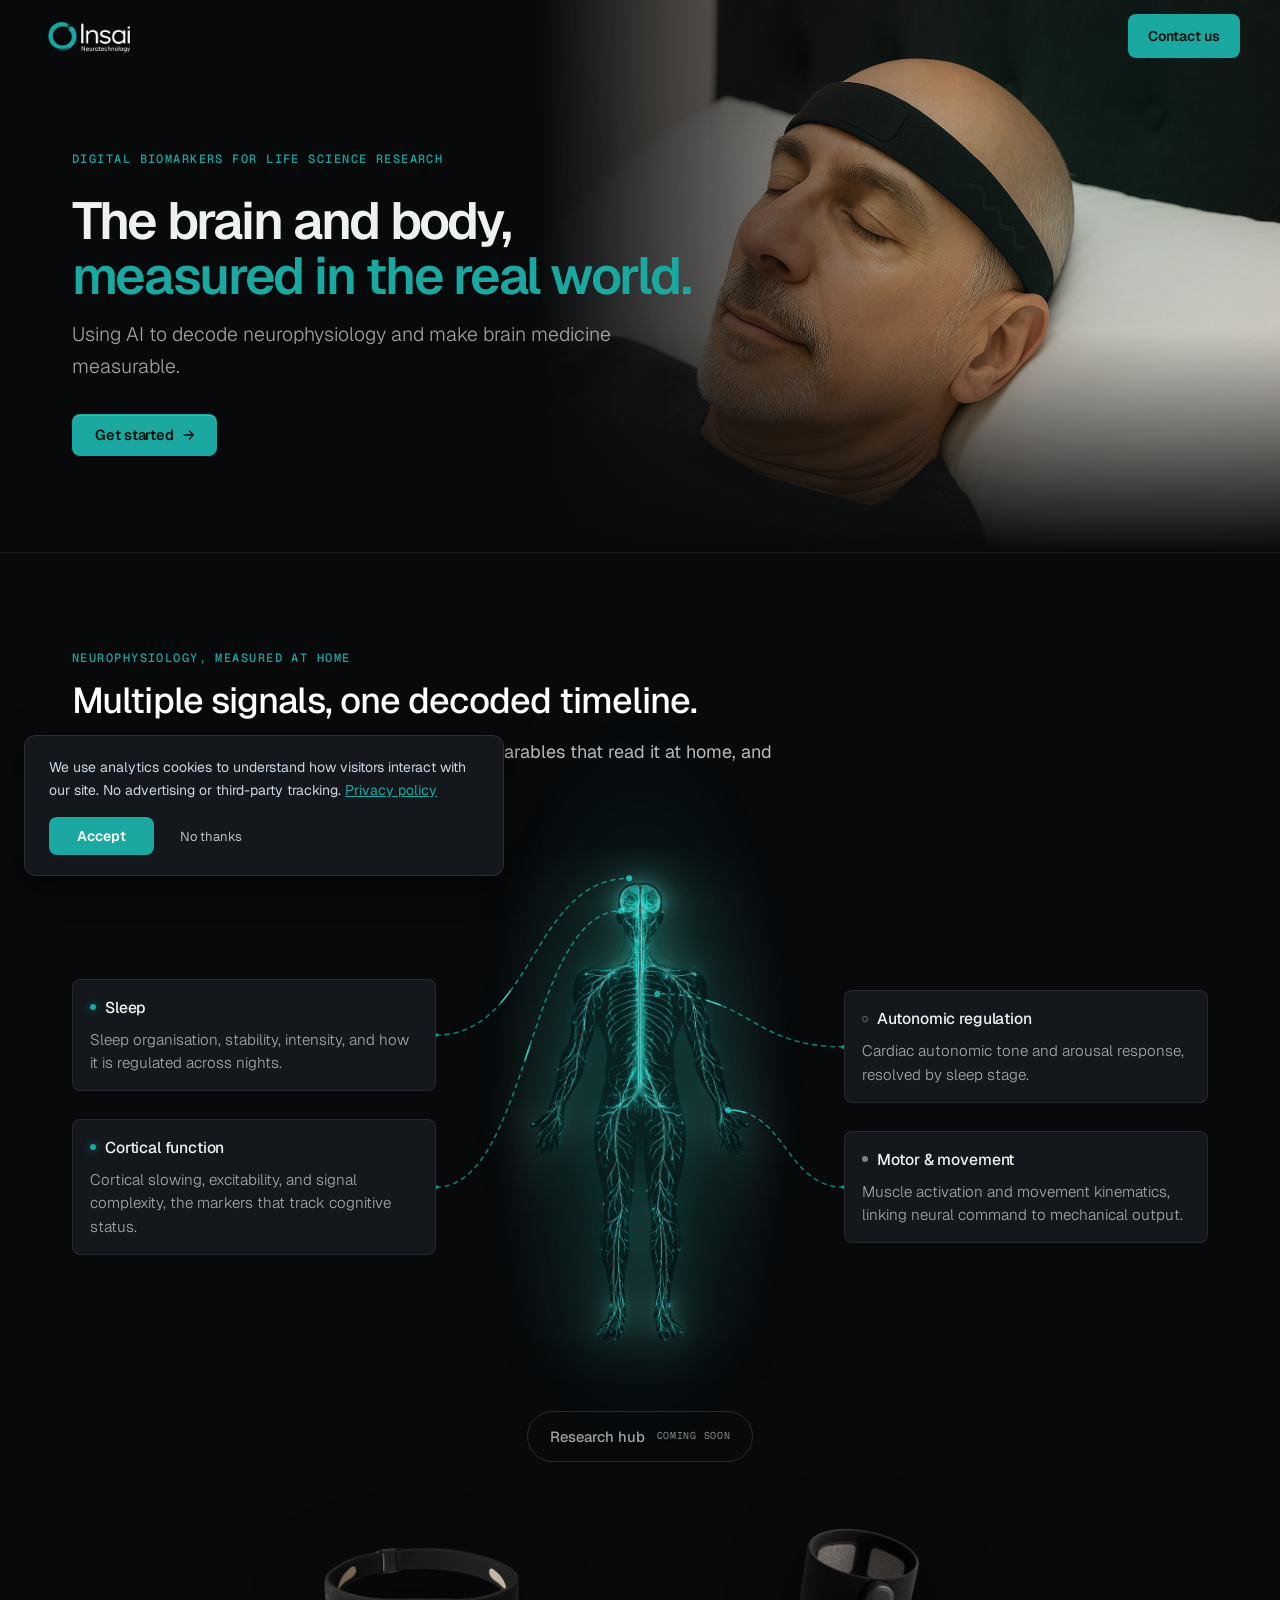
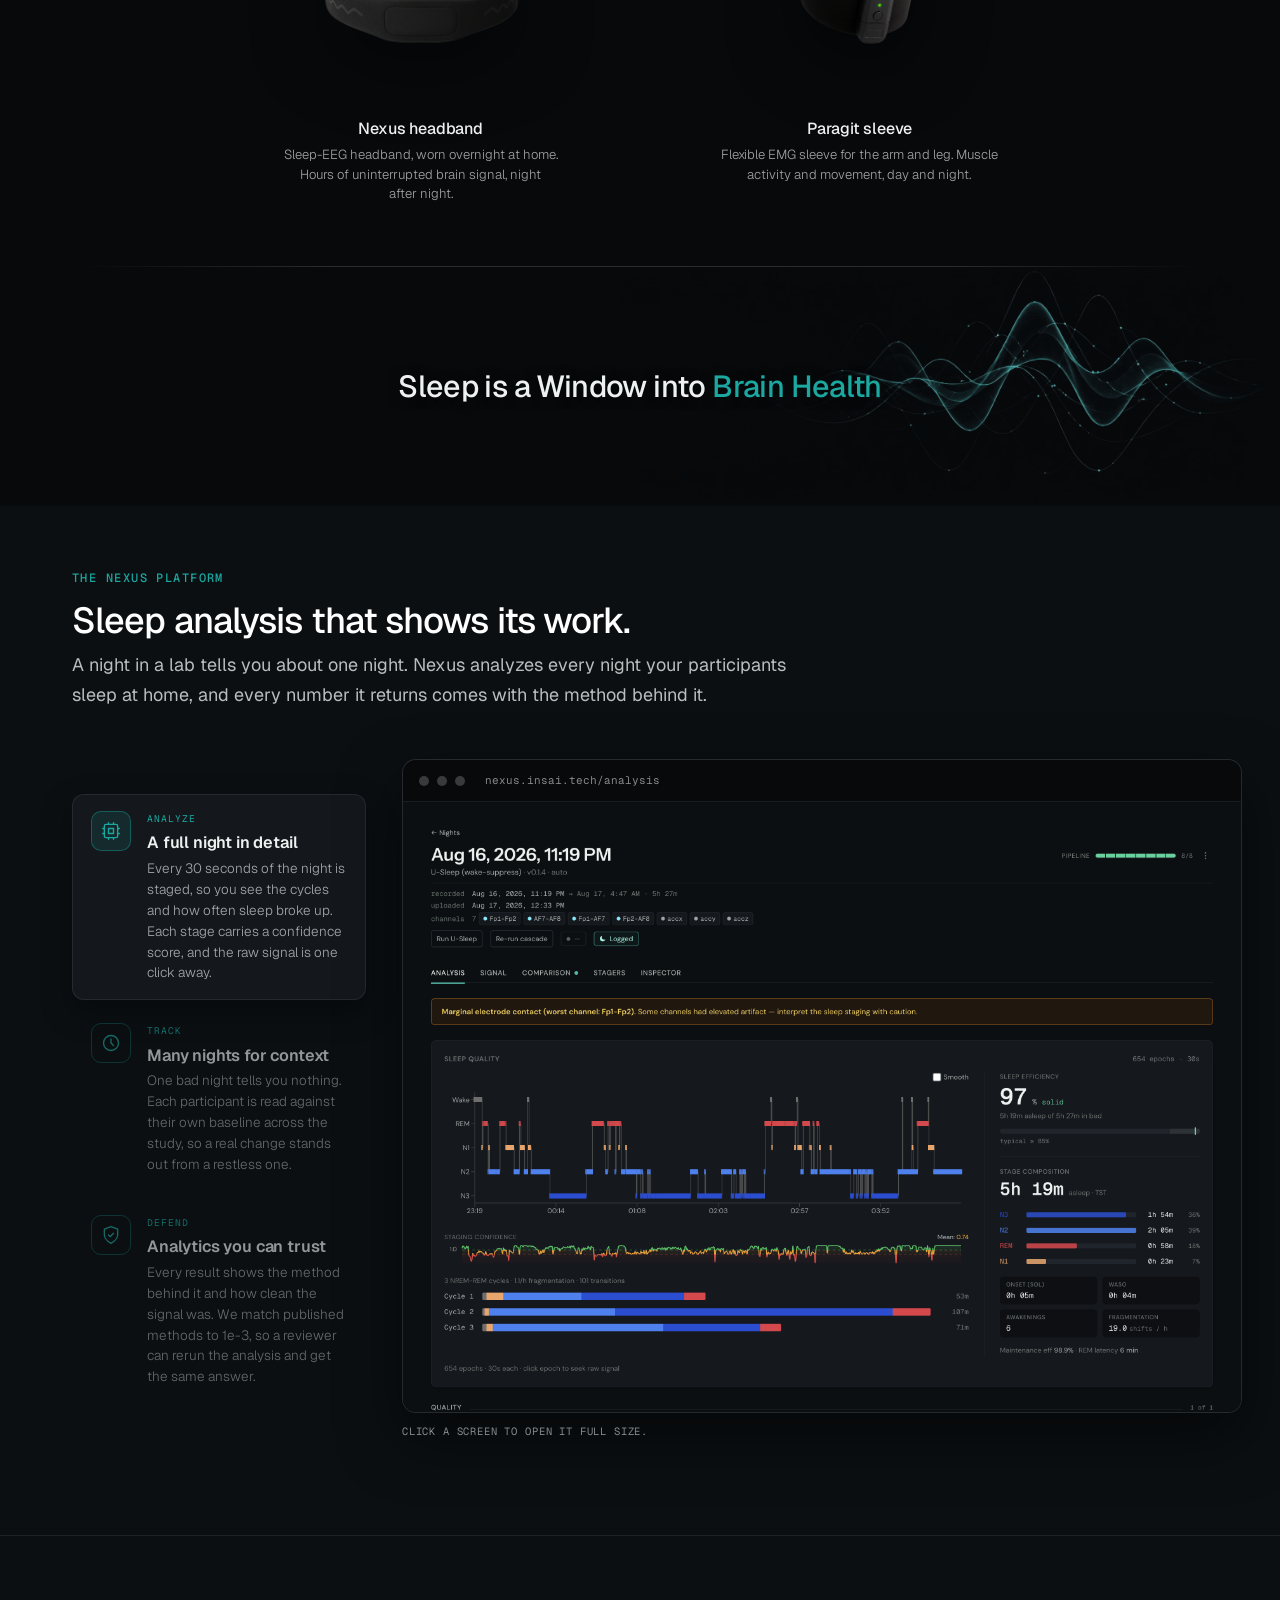
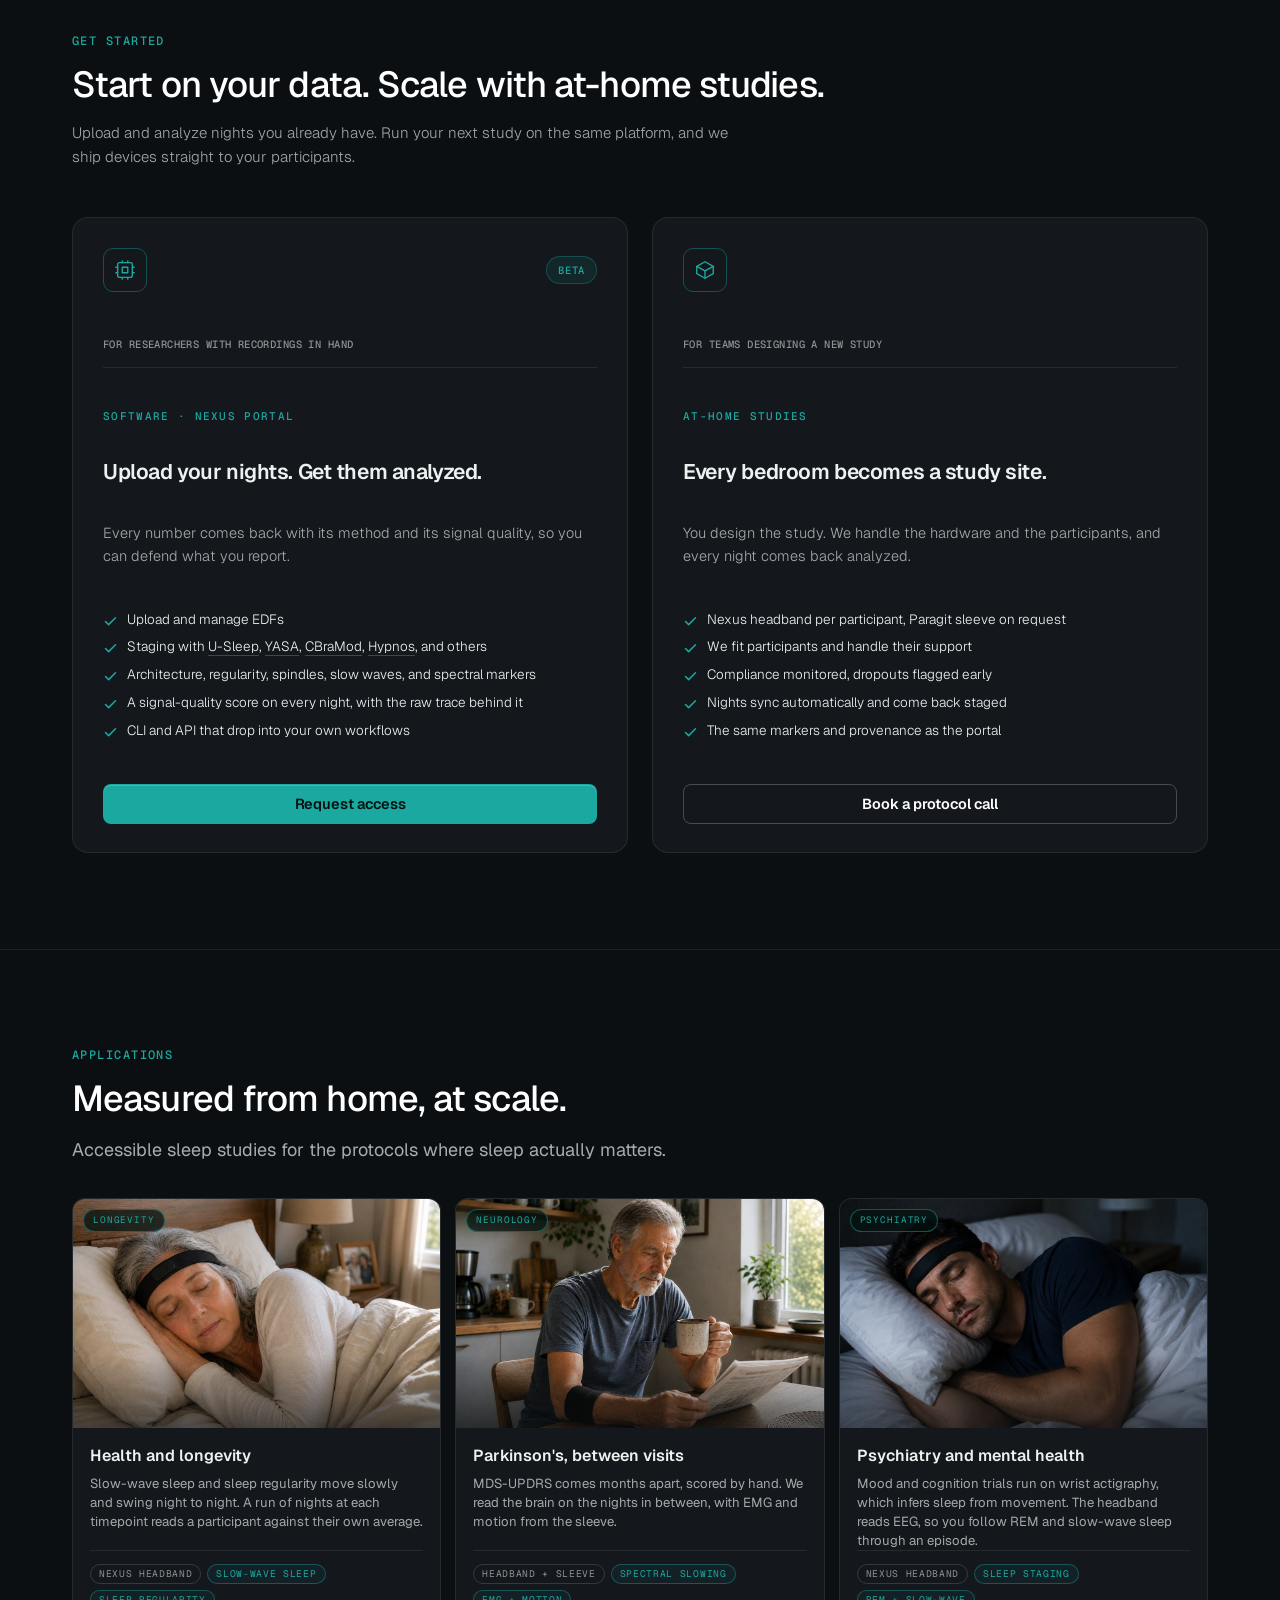
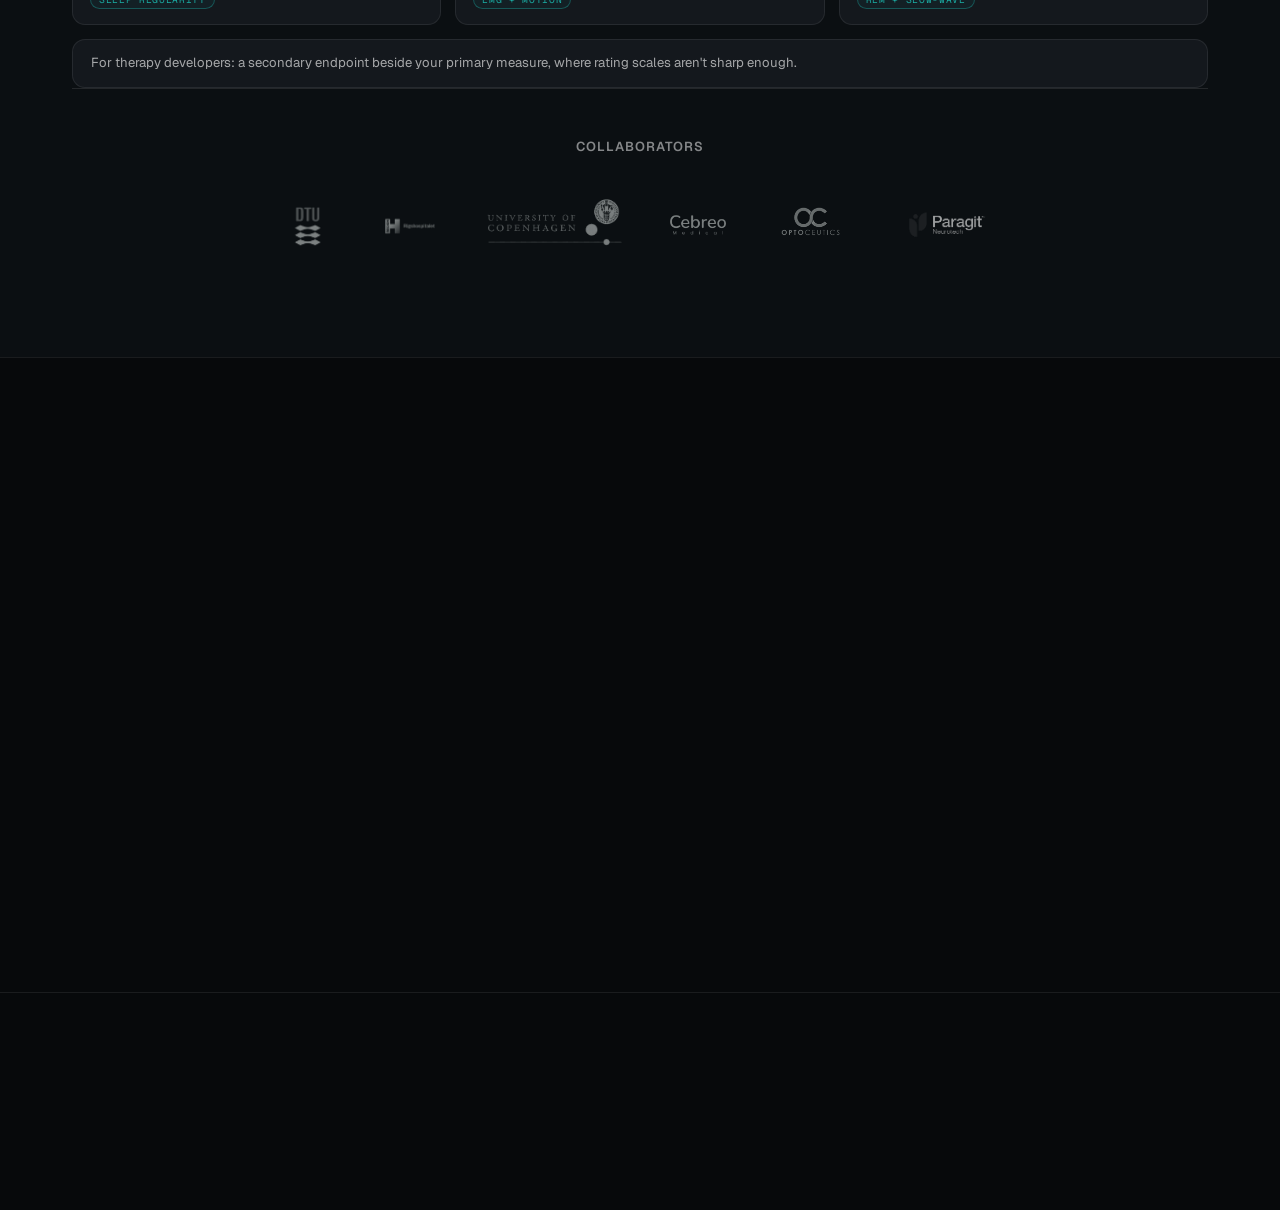
==== commit e9041a86: "preview: Ploy audit fixes (webp, main landmark, dead form removed)" ====
--- a/index.html
+++ b/index.html
@@ -26,7 +26,10 @@
 <script async src="https://www.googletagmanager.com/gtag/js?id=G-VBBBKQDH0W"></script>
 <script>
   gtag('js', new Date());
-  gtag('config', window.GA_MEASUREMENT_ID);
+  // GA4 was splitting traffic between / and /index.html; report both as /
+  gtag('config', window.GA_MEASUREMENT_ID, {
+    page_path: location.pathname.replace(/\/index\.html$/, '/') + location.search
+  });
 </script>
 <meta name="description" content="Insai measures the brain and body at home. Our headband records sleep EEG in a participant's own bed, and our AI turns those nights into digital biomarkers for life science research.">
 <!-- Open Graph -->
@@ -1413,280 +1416,6 @@
   .offer-dev__media { height: 62px; }
 }
 
-/* Early access modal */
-.ea-modal {
-  display: none;
-  position: fixed;
-  inset: 0;
-  z-index: 9999;
-  align-items: center;
-  justify-content: center;
-}
-
-.ea-modal.is-open {
-  display: flex;
-}
-
-.ea-modal__backdrop {
-  position: absolute;
-  inset: 0;
-  background: rgba(0, 0, 0, 0.5);
-  opacity: 0;
-  transition: opacity 0.3s ease;
-}
-
-.ea-modal.is-open .ea-modal__backdrop {
-  opacity: 1;
-}
-
-.ea-modal__dialog {
-  position: relative;
-  background: var(--color-white);
-  border-radius: 16px;
-  padding: 40px;
-  width: 90%;
-  max-width: 480px;
-  box-shadow: 0 25px 60px rgba(0, 0, 0, 0.2);
-  opacity: 0;
-  transform: translateY(20px) scale(0.97);
-  transition: opacity 0.3s ease, transform 0.3s ease;
-}
-
-.ea-modal.is-open .ea-modal__dialog {
-  opacity: 1;
-  transform: translateY(0) scale(1);
-}
-
-.ea-modal__close {
-  position: absolute;
-  top: 16px;
-  right: 16px;
-  background: none;
-  border: none;
-  color: var(--color-gray);
-  cursor: pointer;
-  padding: 4px;
-  border-radius: 6px;
-  transition: color 0.2s, background 0.2s;
-}
-
-.ea-modal__close:hover {
-  color: var(--color-navy);
-  background: var(--color-surface);
-}
-
-.ea-modal__title {
-  font-size: 22px;
-  font-weight: 700;
-  color: var(--color-navy);
-  margin-bottom: 4px;
-}
-
-.ea-modal__subtitle {
-  font-size: 15px;
-  color: var(--color-slate);
-  margin-bottom: var(--space-lg);
-}
-
-.ea-modal__fields {
-  display: flex;
-  flex-direction: column;
-  gap: var(--space-md);
-  margin-bottom: var(--space-lg);
-}
-
-.ea-modal__field label {
-  display: block;
-  font-size: 14px;
-  font-weight: 500;
-  color: var(--color-slate);
-  margin-bottom: 6px;
-}
-
-.ea-modal__field label .required {
-  color: var(--color-teal);
-}
-
-.ea-modal__field input {
-  width: 100%;
-  padding: 10px 14px;
-  font-size: 15px;
-  font-family: var(--font-sans);
-  color: var(--color-navy);
-  background: var(--color-white);
-  border: 1px solid var(--color-border);
-  border-radius: var(--radius-md);
-  outline: none;
-  transition: border-color 0.2s, box-shadow 0.2s;
-}
-
-.ea-modal__field input::placeholder {
-  color: var(--color-gray);
-}
-
-.ea-modal__field input:focus {
-  border-color: var(--color-teal);
-  box-shadow: 0 0 0 3px rgba(27, 168, 160, 0.25);
-}
-
-.ea-modal__field input.is-invalid {
-  border-color: #ef4444;
-  box-shadow: 0 0 0 3px rgba(239, 68, 68, 0.15);
-}
-
-.ea-modal__field-error {
-  font-size: 13px;
-  color: #ef4444;
-  margin-top: 4px;
-  display: none;
-}
-
-.ea-modal__field-error.is-visible {
-  display: block;
-}
-
-.ea-modal__submit {
-  width: 100%;
-  padding: 14px 28px;
-  font-size: 16px;
-  font-weight: 600;
-  font-family: var(--font-sans);
-  color: var(--color-white);
-  background: var(--color-teal);
-  border: none;
-  border-radius: var(--radius-md);
-  cursor: pointer;
-  transition: background 0.2s;
-  display: inline-flex;
-  align-items: center;
-  justify-content: center;
-  gap: 8px;
-}
-
-.ea-modal__submit:hover {
-  background: var(--color-teal-dark);
-}
-
-.ea-modal__submit:disabled {
-  opacity: 0.7;
-  cursor: not-allowed;
-}
-
-.ea-modal__spinner {
-  display: none;
-  width: 18px;
-  height: 18px;
-  border: 2px solid rgba(255, 255, 255, 0.3);
-  border-top-color: var(--color-white);
-  border-radius: 50%;
-  animation: spin 0.6s linear infinite;
-}
-
-.ea-modal__submit.is-loading .ea-modal__spinner {
-  display: block;
-}
-
-.ea-modal__error {
-  display: none;
-  text-align: center;
-  margin-top: var(--space-sm);
-}
-
-.ea-modal__error.is-visible {
-  display: block;
-}
-
-.ea-modal__error p {
-  font-size: 14px;
-  color: #ef4444;
-}
-
-.ea-modal__error a {
-  color: var(--color-teal);
-}
-
-.ea-modal__honeypot {
-  position: absolute;
-  left: -9999px;
-  top: -9999px;
-  opacity: 0;
-  height: 0;
-  width: 0;
-  overflow: hidden;
-}
-
-/* Success state */
-.ea-modal__success {
-  display: none;
-  flex-direction: column;
-  align-items: center;
-  text-align: center;
-  padding: var(--space-xl) 0;
-}
-
-.ea-modal__success.is-visible {
-  display: flex;
-}
-
-.ea-modal__success-circle {
-  width: 72px;
-  height: 72px;
-  border-radius: 50%;
-  background: var(--color-teal-light);
-  display: flex;
-  align-items: center;
-  justify-content: center;
-  margin-bottom: var(--space-md);
-  animation: ea-pop 0.5s cubic-bezier(0.175, 0.885, 0.32, 1.275) forwards;
-}
-
-.ea-modal__success-check {
-  width: 32px;
-  height: 32px;
-  stroke: var(--color-teal);
-  stroke-dasharray: 30;
-  stroke-dashoffset: 30;
-  animation: ea-draw-check 0.4s 0.35s ease forwards;
-}
-
-.ea-modal__success h3 {
-  font-size: 22px;
-  font-weight: 700;
-  color: var(--color-navy);
-  margin-bottom: 6px;
-  opacity: 0;
-  transform: translateY(8px);
-  animation: ea-fade-up 0.4s 0.55s ease forwards;
-}
-
-.ea-modal__success p {
-  font-size: 15px;
-  color: var(--color-slate);
-  opacity: 0;
-  transform: translateY(8px);
-  animation: ea-fade-up 0.4s 0.7s ease forwards;
-}
-
-@keyframes ea-pop {
-  0% { transform: scale(0); opacity: 0; }
-  60% { transform: scale(1.15); }
-  100% { transform: scale(1); opacity: 1; }
-}
-
-@keyframes ea-draw-check {
-  to { stroke-dashoffset: 0; }
-}
-
-@keyframes ea-fade-up {
-  to { opacity: 1; transform: translateY(0); }
-}
-
-@media (max-width: 480px) {
-  .ea-modal__dialog {
-    padding: 28px 24px;
-    width: 95%;
-  }
-}
 
 /* ============================================
    SECTION 3: WHY INSAI / THE STACK
@@ -3567,8 +3296,6 @@
 .navbar__dropdown-item-desc { color: var(--fg-dim); }
 .navbar__mobile { background: var(--bg); }
 .navbar__mobile-group-items a, .navbar__mobile-group-label { color: var(--fg-muted); }
-.ea-modal__dialog { background: var(--surface); border: 1px solid var(--border-d); color: var(--fg); }
-.ea-modal__dialog input, .ea-modal__dialog textarea, .ea-modal__dialog select { background: var(--bg-deep); border-color: var(--border-d-strong); color: var(--fg); }
 .diff__title, .research__card-title { font-weight: 500; }
 
 /* platform: dark browser frame around the dark Nexus screenshot */
@@ -3885,12 +3612,13 @@
   <a href="#contact" onclick="closeMobileNav()">Contact us</a>
 </div>
 
+<main id="main">
 <!-- ============================================
      SECTION 1: HERO
      ============================================ -->
 <section class="hero" id="hero">
   <div class="hero__bg" aria-hidden="true">
-    <img src="assets/headband-cover.jpg" alt="" class="hero__bg-img" fetchpriority="high">
+    <img src="assets/headband-cover.jpg" alt="" class="hero__bg-img" fetchpriority="high" width="1600" height="1067">
   </div>
   <div class="hero__glow"></div>
   <div class="container">
@@ -3935,8 +3663,8 @@
       </div>
 
       <div class="nsmap__figure" aria-hidden="true">
-        <img src="assets/nervous-system-nerves.png" alt="" id="nsmap-fig">
-        <img src="assets/nervous-system-nerves.png" alt="" class="nsmap__spark" aria-hidden="true">
+        <img src="assets/nervous-system-nerves.webp" alt="" id="nsmap-fig" width="760" height="1140">
+        <img src="assets/nervous-system-nerves.webp" alt="" class="nsmap__spark" aria-hidden="true" width="760" height="1140">
       </div>
 
       <div class="nsmap__col nsmap__col--right">
@@ -3961,14 +3689,14 @@
 
     <div class="nsmap__devices">
       <div class="devtile">
-        <div class="devtile__media"><img src="assets/devices/device-headband.png" alt="Nexus EEG headband" loading="lazy"></div>
+        <div class="devtile__media"><img src="assets/devices/device-headband.png" alt="Nexus EEG headband" loading="lazy" width="480" height="480"></div>
         <div class="devtile__head">
           <span class="devtile__name">Nexus headband</span>
         </div>
         <div class="devtile__desc">Sleep-EEG headband, worn overnight at home. Hours of uninterrupted brain signal, night after night.</div>
       </div>
       <div class="devtile">
-        <div class="devtile__media"><img src="assets/devices/device-sleeve.png" alt="Forearm sensor sleeve" loading="lazy"></div>
+        <div class="devtile__media"><img src="assets/devices/device-sleeve.png" alt="Forearm sensor sleeve" loading="lazy" width="320" height="481"></div>
         <div class="devtile__head">
           <span class="devtile__name">Paragit sleeve</span>
         </div>
@@ -3978,7 +3706,7 @@
   </div>
 </section>
 
-<div class="section-seam"><img class="section-seam__bg" src="assets/eeg-wave-seam.png" alt="" aria-hidden="true" loading="lazy"><div class="section-seam__inner"><span class="section-seam__title">Sleep is a Window into <span class="accent">Brain Health</span></span></div></div>
+<div class="section-seam"><img class="section-seam__bg" src="assets/eeg-wave-seam.webp" alt="" aria-hidden="true" loading="lazy" width="1620" height="590"><div class="section-seam__inner"><span class="section-seam__title">Sleep is a Window into <span class="accent">Brain Health</span></span></div></div>
 
 <!-- ============================================
      SECTION 3: PLATFORM
@@ -4028,13 +3756,13 @@
           <div class="platform__screen-body">
             <span class="platform__screen-open" aria-hidden="true"><svg viewBox="0 0 24 24" fill="none" stroke="currentColor" stroke-width="1.8" stroke-linecap="round" stroke-linejoin="round"><circle cx="11" cy="11" r="7"/><path d="m20 20-3.5-3.5M11 8v6M8 11h6"/></svg>Open full size</span>
             <div class="platform__screen is-active" data-screen="analysis" data-url="nexus.insai.tech/analysis">
-              <img src="assets/screenshots/nexus-night.png" alt="One night in the Nexus portal: hypnogram, staging confidence, sleep cycles, efficiency and stage composition" loading="lazy">
+              <img src="assets/screenshots/nexus-night.webp" alt="One night in the Nexus portal: hypnogram, staging confidence, sleep cycles, efficiency and stage composition" loading="lazy" width="2640" height="1920">
             </div>
             <div class="platform__screen" data-screen="trends" data-url="nexus.insai.tech/trends">
-              <img src="assets/screenshots/nexus-trends-fit.png" alt="Nexus trends, markers across 14 nights against each participant&apos;s own baseline, with low-signal nights excluded" loading="lazy">
+              <img src="assets/screenshots/nexus-trends-fit.webp" alt="Nexus trends, markers across 14 nights against each participant&apos;s own baseline, with low-signal nights excluded" loading="lazy" width="2640" height="1920">
             </div>
             <div class="platform__screen" data-screen="quality" data-url="nexus.insai.tech/data-trust">
-              <img src="assets/screenshots/nexus-dq.png" alt="Nexus signal quality: Data-Trust score, per-channel quality worst first, coverage and confidence, with detected sleep oscillations below" loading="lazy">
+              <img src="assets/screenshots/nexus-dq.webp" alt="Nexus signal quality: Data-Trust score, per-channel quality worst first, coverage and confidence, with detected sleep oscillations below" loading="lazy" width="2640" height="1920">
             </div>
           </div>
         </div>
@@ -4129,7 +3857,7 @@
 
     <div class="appgrid">
       <div class="appcard">
-        <div class="appcard__img"><span class="appcard__tag">Longevity</span><img src="assets/applications/app-longevity.jpg" alt="Older woman asleep in her own bed wearing the Nexus headband" loading="lazy"></div>
+        <div class="appcard__img"><span class="appcard__tag">Longevity</span><img src="assets/applications/app-longevity.jpg" alt="Older woman asleep in her own bed wearing the Nexus headband" loading="lazy" width="1200" height="750"></div>
         <div class="appcard__body">
           <div class="appcard__k">Health and longevity</div>
           <div class="appcard__d">Slow-wave sleep and sleep regularity move slowly and swing night to night. A run of nights at each timepoint reads a participant against their own average.</div>
@@ -4137,7 +3865,7 @@
         </div>
       </div>
       <div class="appcard">
-        <div class="appcard__img"><span class="appcard__tag">Neurology</span><img src="assets/applications/app-parkinsons.jpg" alt="Older man at home wearing the forearm sensor sleeve" loading="lazy" style="object-position:50% 16%;"></div>
+        <div class="appcard__img"><span class="appcard__tag">Neurology</span><img src="assets/applications/app-parkinsons.jpg" alt="Older man at home wearing the forearm sensor sleeve" loading="lazy" style="object-position:50% 16%;" width="1200" height="800"></div>
         <div class="appcard__body">
           <div class="appcard__k">Parkinson&apos;s, between visits</div>
           <div class="appcard__d">MDS-UPDRS comes months apart, scored by hand. We read the brain on the nights in between, with EMG and motion from the sleeve.</div>
@@ -4145,7 +3873,7 @@
         </div>
       </div>
       <div class="appcard">
-        <div class="appcard__img"><span class="appcard__tag">Psychiatry</span><img src="assets/applications/app-sleep-pro.jpg" alt="At-home sleep study with the Nexus headband" loading="lazy" style="object-position:50% 30%;"></div>
+        <div class="appcard__img"><span class="appcard__tag">Psychiatry</span><img src="assets/applications/app-sleep-pro.jpg" alt="At-home sleep study with the Nexus headband" loading="lazy" style="object-position:50% 30%;" width="1000" height="667"></div>
         <div class="appcard__body">
           <div class="appcard__k">Psychiatry and mental health</div>
           <div class="appcard__d">Mood and cognition trials run on wrist actigraphy, which infers sleep from movement. The headband reads EEG, so you follow REM and slow-wave sleep through an episode.</div>
@@ -4160,12 +3888,12 @@
     <hr class="partners__divider">
     <div class="partners__label">Collaborators</div>
     <div class="partners__logos">
-      <img src="assets/DTU-logo-mono.png" alt="Technical University of Denmark" class="partners__logo">
-      <img src="assets/rh-logo-mono.png" alt="Rigshospitalet" class="partners__logo">
-      <img src="assets/ku-logo-clean-mono.png" alt="University of Copenhagen" class="partners__logo">
-      <img src="assets/cebreo-logo-mono.png" alt="Cebreo Medical" class="partners__logo">
-      <img src="assets/opto-logo-mono.png" alt="OptoCeutics" class="partners__logo">
-      <img src="assets/paragit-logo-mono.png" alt="Paragit Neurotech" class="partners__logo">
+      <img src="assets/DTU-logo-mono.png" alt="Technical University of Denmark" class="partners__logo" width="225" height="225">
+      <img src="assets/rh-logo-mono.png" alt="Rigshospitalet" class="partners__logo" width="225" height="225">
+      <img src="assets/ku-logo-clean-mono.png" alt="University of Copenhagen" class="partners__logo" width="355" height="142">
+      <img src="assets/cebreo-logo-mono.png" alt="Cebreo Medical" class="partners__logo" width="200" height="200">
+      <img src="assets/opto-logo-mono.png" alt="OptoCeutics" class="partners__logo" width="300" height="222">
+      <img src="assets/paragit-logo-mono.png" alt="Paragit Neurotech" class="partners__logo" width="244" height="129">
     </div>
   </div>
 </section>
@@ -4246,62 +3974,8 @@
   </div>
 </section>
 
-<!-- ============================================
-     EARLY ACCESS MODAL
-     ============================================ -->
-<div class="ea-modal" id="ea-modal" aria-hidden="true">
-  <div class="ea-modal__backdrop" id="ea-backdrop"></div>
-  <div class="ea-modal__dialog" role="dialog" aria-labelledby="ea-modal-title">
-    <button class="ea-modal__close" id="ea-close" aria-label="Close">
-      <svg xmlns="http://www.w3.org/2000/svg" width="20" height="20" viewBox="0 0 24 24" fill="none" stroke="currentColor" stroke-width="2" stroke-linecap="round" stroke-linejoin="round"><line x1="18" y1="6" x2="6" y2="18"/><line x1="6" y1="6" x2="18" y2="18"/></svg>
-    </button>
-
-    <!-- Form state -->
-    <div class="ea-modal__form-wrap" id="ea-form-wrap">
-      <h2 class="ea-modal__title" id="ea-modal-title">Request early access</h2>
-      <p class="ea-modal__subtitle">Get access to the Insai platform for your research team.</p>
-
-      <form id="early-access-form" action="https://formspree.io/f/xykdpapq" method="POST" novalidate>
-        <div class="ea-modal__honeypot" aria-hidden="true">
-          <input type="text" name="_gotcha" tabindex="-1" autocomplete="off">
-        </div>
-        <div class="ea-modal__fields">
-          <div class="ea-modal__field">
-            <label for="ea-name">Name <span class="required">*</span></label>
-            <input type="text" id="ea-name" name="name" required placeholder="Your name">
-            <div class="ea-modal__field-error" id="ea-name-error">Please enter your name</div>
-          </div>
-          <div class="ea-modal__field">
-            <label for="ea-email">Work email <span class="required">*</span></label>
-            <input type="email" id="ea-email" name="email" required placeholder="you@company.com">
-            <div class="ea-modal__field-error" id="ea-email-error">Please enter a valid email</div>
-          </div>
-          <div class="ea-modal__field">
-            <label for="ea-company">Company <span class="required">*</span></label>
-            <input type="text" id="ea-company" name="company" required placeholder="Your company">
-            <div class="ea-modal__field-error" id="ea-company-error">Please enter your company</div>
-          </div>
-        </div>
-        <button type="submit" class="ea-modal__submit" id="ea-submit">
-          <span>Request early access</span>
-          <span class="ea-modal__spinner"></span>
-        </button>
-        <div class="ea-modal__error" id="ea-error">
-          <p>Something went wrong. Please try again or email <a href="mailto:mark@insai.tech">mark@insai.tech</a>.</p>
-        </div>
-      </form>
-    </div>
-
-    <!-- Success state -->
-    <div class="ea-modal__success" id="ea-success">
-      <div class="ea-modal__success-circle">
-        <svg class="ea-modal__success-check" xmlns="http://www.w3.org/2000/svg" viewBox="0 0 24 24" fill="none" stroke="currentColor" stroke-width="2.5" stroke-linecap="round" stroke-linejoin="round"><polyline points="20 6 9 17 4 12"/></svg>
-      </div>
-      <h3>You're on the list</h3>
-      <p>We'll be in touch soon with next steps.</p>
-    </div>
-  </div>
-</div>
+
+</main>
 
 <!-- ============================================
      FOOTER
@@ -4390,118 +4064,6 @@
   });
 
   // Platform: single static Nexus screenshot; steps are a description list (no swap/auto-cycle).
-
-  // ========================================
-  // Early access modal
-  // ========================================
-  var eaModal = document.getElementById('ea-modal');
-  var eaOpenBtn = document.getElementById('ea-open');
-  var eaCloseBtn = document.getElementById('ea-close');
-  var eaBackdrop = document.getElementById('ea-backdrop');
-  var eaForm = document.getElementById('early-access-form');
-  var eaFormWrap = document.getElementById('ea-form-wrap');
-  var eaSubmit = document.getElementById('ea-submit');
-  var eaSuccess = document.getElementById('ea-success');
-  var eaError = document.getElementById('ea-error');
-
-  function openEaModal() {
-    eaModal.classList.add('is-open');
-    eaModal.setAttribute('aria-hidden', 'false');
-    document.body.style.overflow = 'hidden';
-    // Focus first input after animation
-    setTimeout(function() {
-      var firstInput = eaForm.querySelector('input[name="name"]');
-      if (firstInput) firstInput.focus();
-    }, 350);
-  }
-
-  function closeEaModal() {
-    eaModal.classList.remove('is-open');
-    eaModal.setAttribute('aria-hidden', 'true');
-    document.body.style.overflow = '';
-  }
-
-  if (eaOpenBtn) {
-    eaOpenBtn.addEventListener('click', openEaModal);
-  }
-  if (eaCloseBtn) {
-    eaCloseBtn.addEventListener('click', closeEaModal);
-  }
-  if (eaBackdrop) {
-    eaBackdrop.addEventListener('click', closeEaModal);
-  }
-  // Close on Escape
-  document.addEventListener('keydown', function(e) {
-    if (e.key === 'Escape' && eaModal.classList.contains('is-open')) {
-      closeEaModal();
-    }
-  });
-
-  if (eaForm) {
-    var eaRequiredFields = eaForm.querySelectorAll('[required]');
-
-    function validateEaField(field) {
-      var errorEl = document.getElementById(field.id + '-error');
-      var value = field.value.trim();
-      var valid = true;
-      if (!value) {
-        valid = false;
-      } else if (field.type === 'email' && !/^[^\s@]+@[^\s@]+\.[^\s@]+$/.test(value)) {
-        valid = false;
-      }
-      if (!valid) {
-        field.classList.add('is-invalid');
-        if (errorEl) errorEl.classList.add('is-visible');
-      } else {
-        field.classList.remove('is-invalid');
-        if (errorEl) errorEl.classList.remove('is-visible');
-      }
-      return valid;
-    }
-
-    eaRequiredFields.forEach(function(field) {
-      field.addEventListener('input', function() {
-        if (field.classList.contains('is-invalid')) {
-          validateEaField(field);
-        }
-      });
-    });
-
-    eaForm.addEventListener('submit', function(e) {
-      e.preventDefault();
-      var allValid = true;
-      eaRequiredFields.forEach(function(field) {
-        if (!validateEaField(field)) allValid = false;
-      });
-      if (!allValid) return;
-
-      eaSubmit.classList.add('is-loading');
-      eaSubmit.disabled = true;
-      eaSubmit.querySelector('span:first-child').textContent = 'Submitting...';
-      eaError.classList.remove('is-visible');
-
-      var formData = new FormData(eaForm);
-
-      fetch(eaForm.action, {
-        method: 'POST',
-        body: formData,
-        headers: { 'Accept': 'application/json' }
-      }).then(function(response) {
-        if (response.ok) {
-          eaFormWrap.style.display = 'none';
-          eaSuccess.classList.add('is-visible');
-        } else {
-          throw new Error('Form submission failed');
-        }
-      }).catch(function() {
-        eaError.classList.add('is-visible');
-      }).finally(function() {
-        eaSubmit.classList.remove('is-loading');
-        eaSubmit.disabled = false;
-        eaSubmit.querySelector('span:first-child').textContent = 'Request early access';
-      });
-    });
-  }
 
   // ========================================
   // Contact form handler
@@ -4710,83 +4272,6 @@
   });
 })();
 </script>
-
-<!-- One-pager download gate (INS-1133) -->
-<script>
-(function () {
-  var wrap = document.getElementById('briefings');
-  if (!wrap) return;
-  var gate = document.getElementById('downloads-gate');
-  var emailInput = document.getElementById('downloads-email');
-  var msg = document.getElementById('downloads-msg');
-  var grid = document.getElementById('downloads-grid');
-  var cards = grid ? grid.querySelectorAll('.dl-card') : [];
-  var ENDPOINT = 'https://formspree.io/f/meeleqvr';
-  var KEY = 'insai_dl_unlocked';
-
-  function unlock() {
-    wrap.classList.add('is-unlocked');
-    cards.forEach(function (c) {
-      c.setAttribute('href', c.getAttribute('data-file'));
-      c.setAttribute('download', '');
-      c.removeAttribute('aria-disabled');
-    });
-  }
-
-  // Returning visitors who already gave an email skip the gate.
-  try { if (localStorage.getItem(KEY) === '1') unlock(); } catch (e) {}
-
-  // Locked cards focus the email field instead of navigating.
-  cards.forEach(function (c) {
-    c.addEventListener('click', function (e) {
-      if (!wrap.classList.contains('is-unlocked')) {
-        e.preventDefault();
-        emailInput.focus();
-        msg.textContent = 'Enter your work email above to unlock the downloads.';
-        msg.className = 'downloads__gate-msg';
-      }
-    });
-  });
-
-  if (gate) {
-    gate.addEventListener('submit', function (e) {
-      e.preventDefault();
-      var email = (emailInput.value || '').trim();
-      if (!/^[^@\s]+@[^@\s]+\.[^@\s]+$/.test(email)) {
-        msg.textContent = 'Please enter a valid email.';
-        msg.className = 'downloads__gate-msg is-error';
-        return;
-      }
-      var btn = gate.querySelector('button');
-      btn.disabled = true;
-      msg.textContent = 'Unlocking...';
-      msg.className = 'downloads__gate-msg';
-
-      var fd = new FormData();
-      fd.append('email', email);
-      fd.append('_subject', 'One-pager download');
-      fd.append('source', 'briefings / one-pager downloads');
-
-      fetch(ENDPOINT, { method: 'POST', body: fd, headers: { 'Accept': 'application/json' } })
-        .then(function (r) {
-          if (!r.ok) throw new Error('failed');
-          try { localStorage.setItem(KEY, '1'); } catch (e) {}
-          unlock();
-          msg.textContent = 'Downloads unlocked. Pick a briefing below.';
-          msg.className = 'downloads__gate-msg is-ok';
-        })
-        .catch(function () {
-          // Don't trap the user if lead-capture fails; still let them download.
-          unlock();
-          msg.textContent = 'Downloads unlocked.';
-          msg.className = 'downloads__gate-msg is-ok';
-        })
-        .finally(function () { btn.disabled = false; });
-    });
-  }
-})();
-</script>
-
 <!-- Platform showcase: click/hover a card to swap the screen -->
 <script>
 (function () {
@@ -4828,6 +4313,7 @@
       var img=sc.querySelector('img');
       boxImg.src=img.currentSrc||img.src;
       boxImg.alt=img.alt;
+      if (img.naturalWidth) { boxImg.width=img.naturalWidth; boxImg.height=img.naturalHeight; }
       boxUrl.textContent=sc.dataset.url||'';
       boxTabs.querySelectorAll('.shotbox__tab').forEach(function (t) {
         t.classList.toggle('is-active', t.dataset.screen===key);
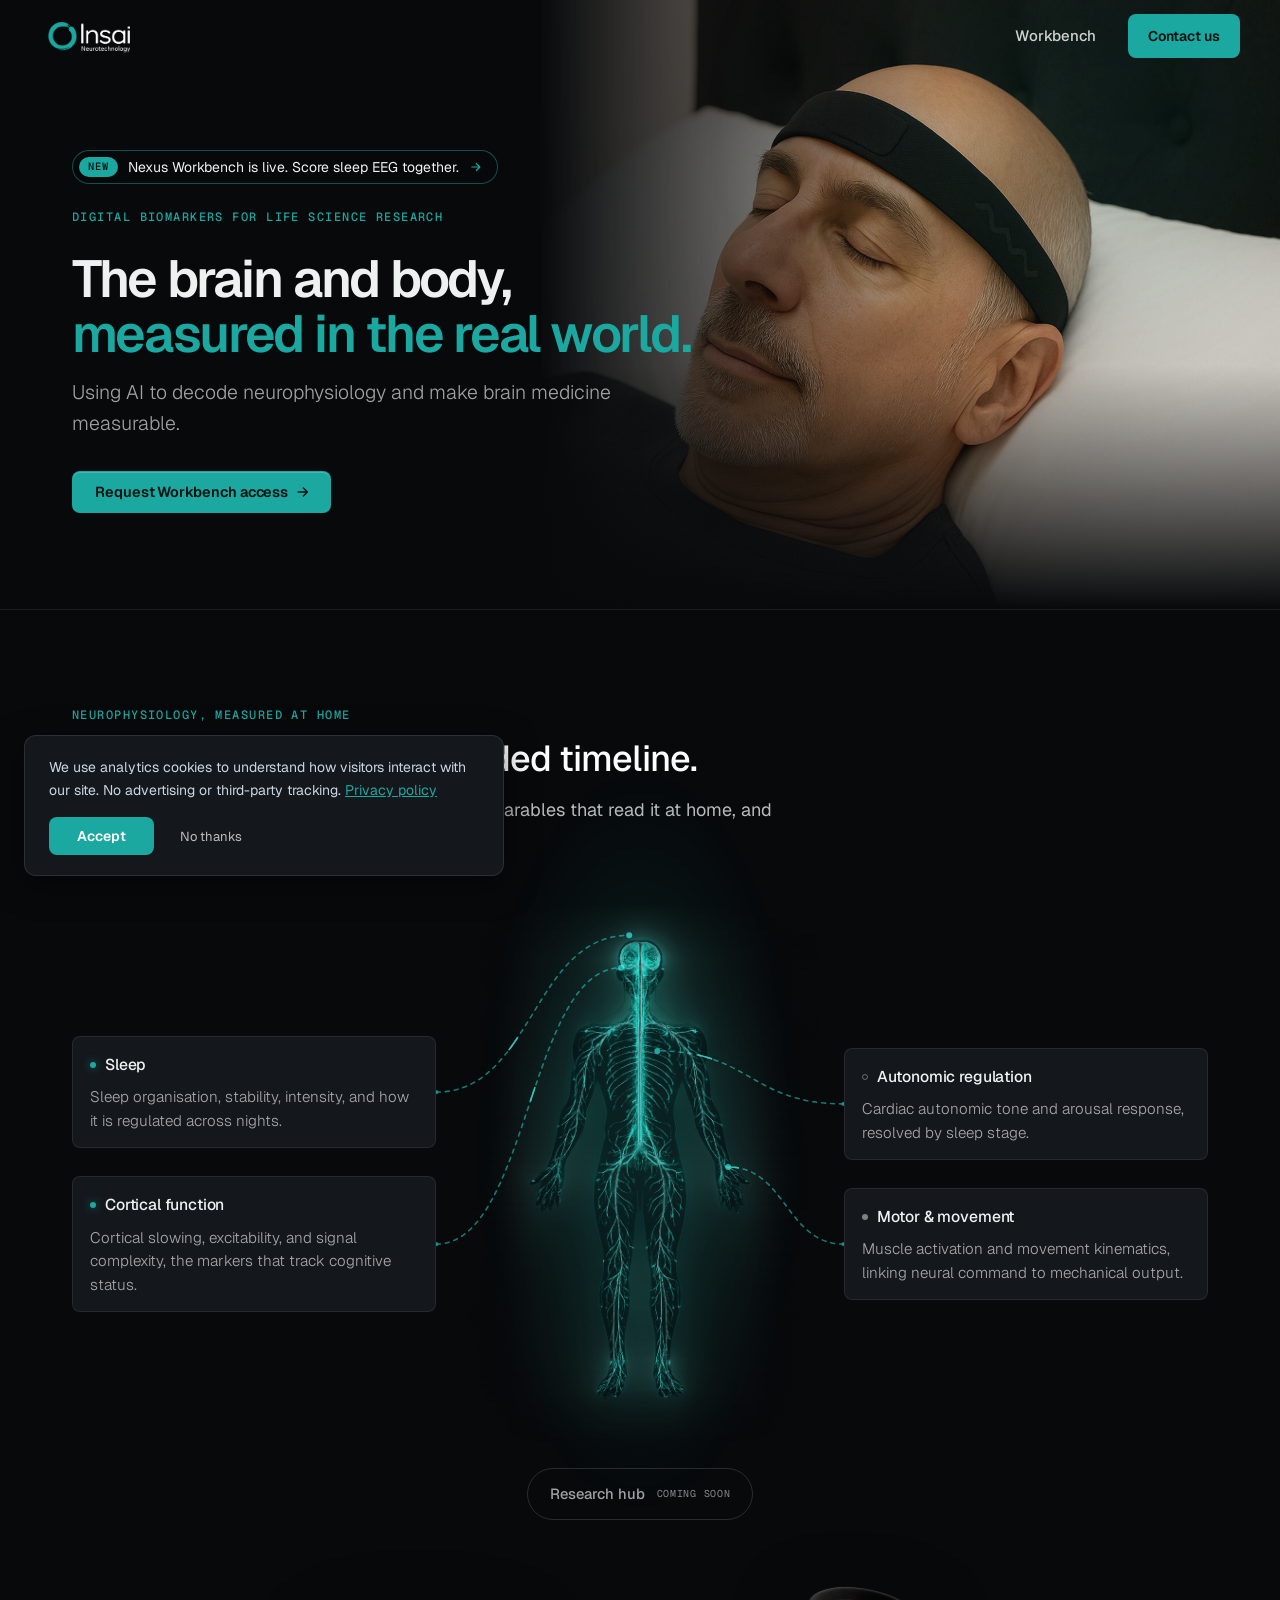
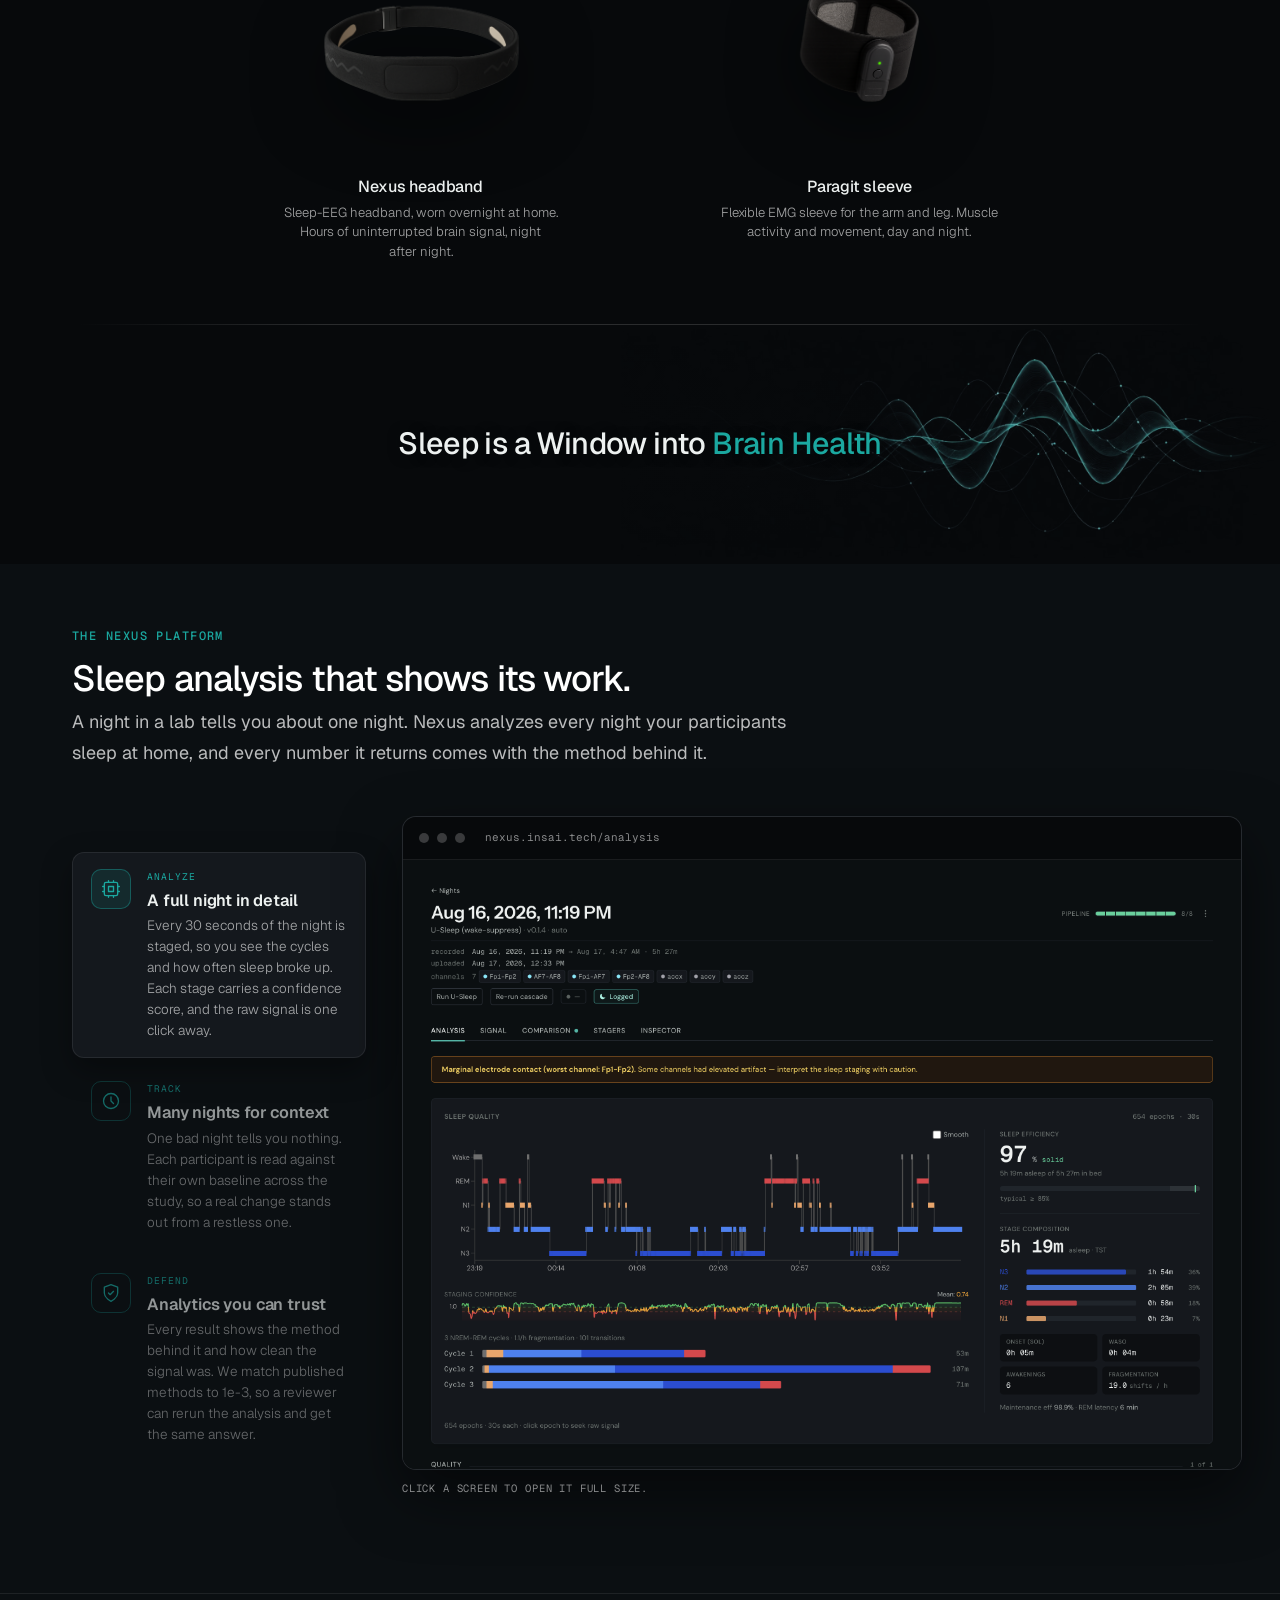
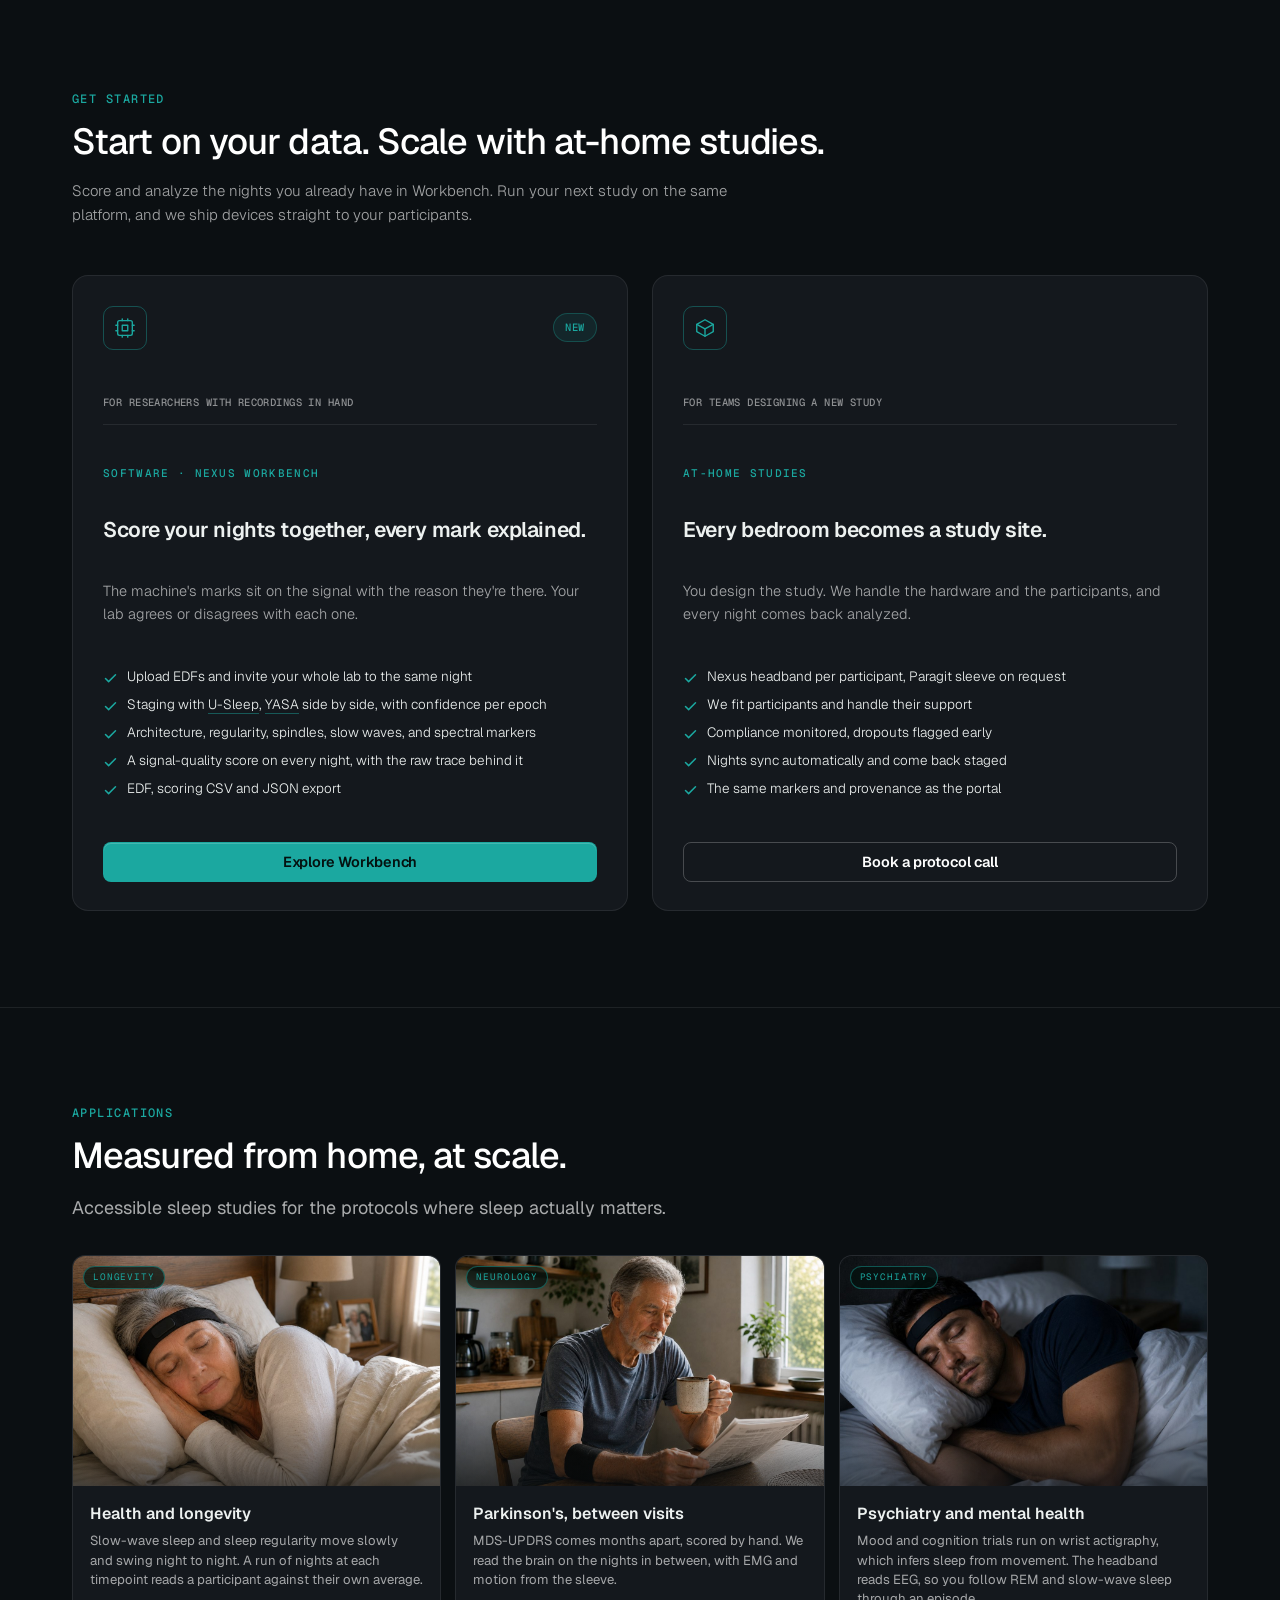
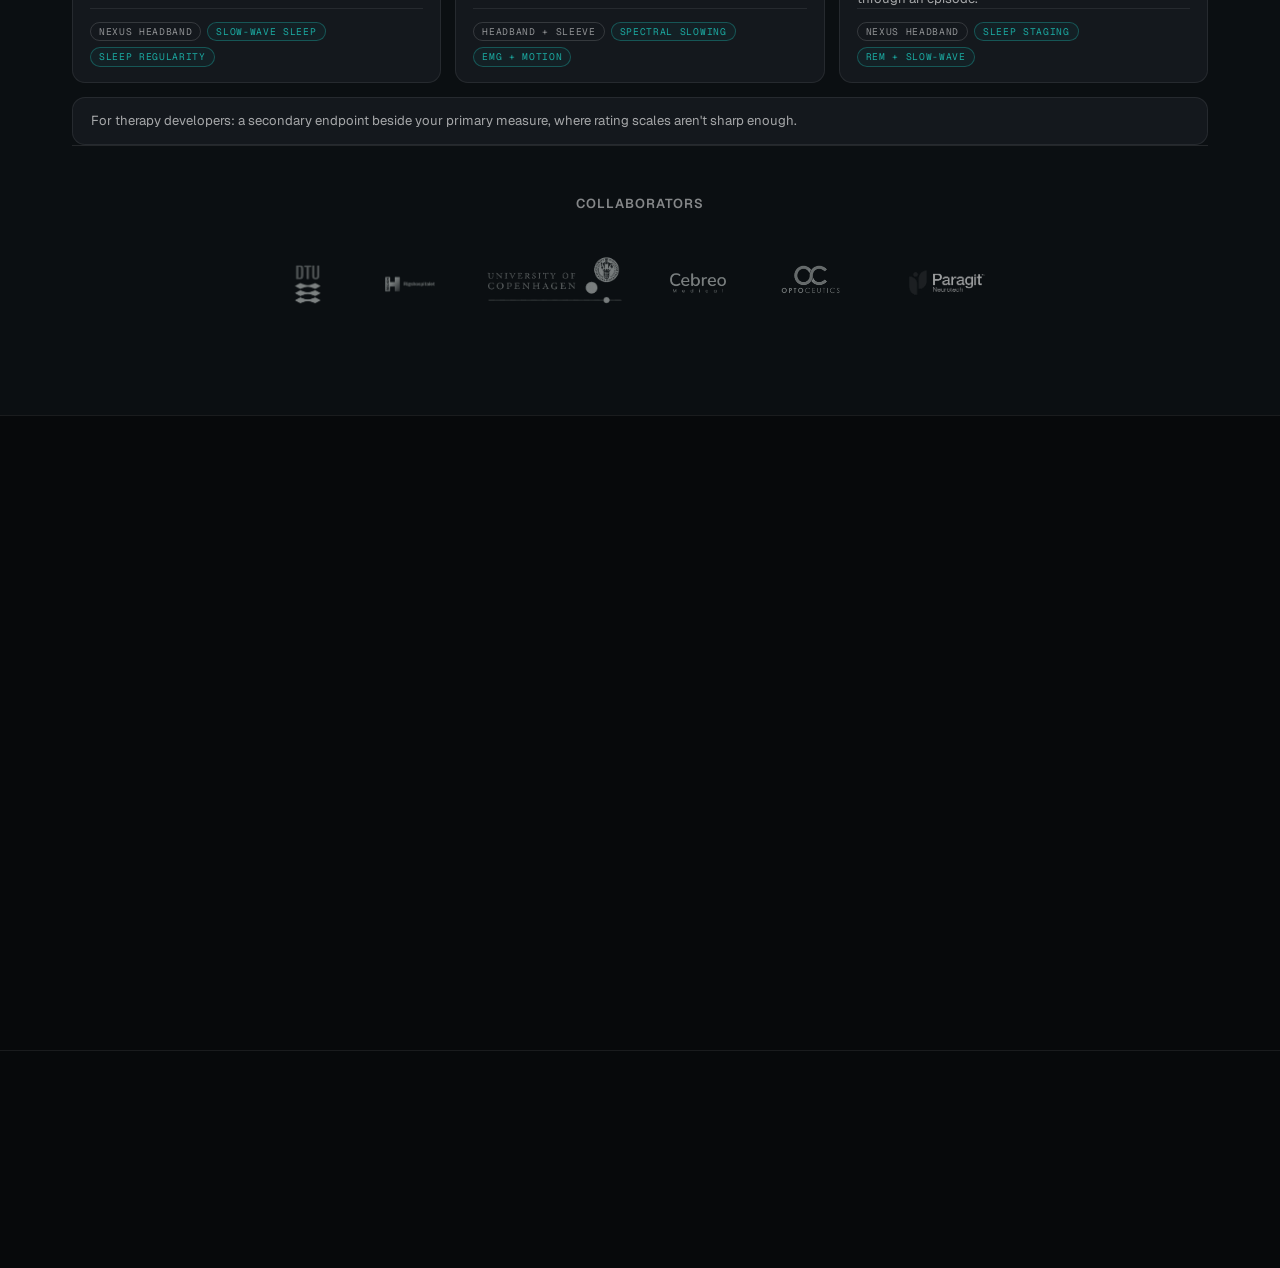
==== commit 31fef404: "Preview: Workbench landing page (24 Nov, pre-launch) Noindex snapshot of the site from feature/workb" ====
--- a/index.html
+++ b/index.html
@@ -22,20 +22,40 @@
   });
 
   window.GA_MEASUREMENT_ID = 'G-VBBBKQDH0W';
+
+  // Only the live site reports. Local previews and the preview repo stay out of the
+  // numbers, and so does any browser that opened the site once with ?notrack=1
+  // (undo with ?notrack=0). ?ga_debug=1 shows the visit in GA DebugView.
+  (function () {
+    var q = new URLSearchParams(location.search), optedOut = false;
+    try {
+      if (q.get('notrack') === '1') localStorage.setItem('insai-notrack', '1');
+      if (q.get('notrack') === '0') localStorage.removeItem('insai-notrack');
+      optedOut = localStorage.getItem('insai-notrack') === '1';
+    } catch (e) {}
+    if (!/(^|\.)insai\.tech$/.test(location.hostname) || optedOut) {
+      window['ga-disable-' + window.GA_MEASUREMENT_ID] = true;
+    }
+    window.GA_DEBUG = q.get('ga_debug') === '1';
+  })();
 </script>
 <script async src="https://www.googletagmanager.com/gtag/js?id=G-VBBBKQDH0W"></script>
 <script>
   gtag('js', new Date());
-  // GA4 was splitting traffic between / and /index.html; report both as /
-  gtag('config', window.GA_MEASUREMENT_ID, {
-    page_path: location.pathname.replace(/\/index\.html$/, '/') + location.search
-  });
+  // One path per page: /index.html reports as /, /workbench.html as /workbench
+  var gaConfig = {
+    page_location: location.origin +
+      location.pathname.replace(/\/index\.html$/, '/').replace(/\.html$/, '') + location.search
+  };
+  if (window.GA_DEBUG) gaConfig.debug_mode = true; // any value, even false, turns debug on
+  gtag('config', window.GA_MEASUREMENT_ID, gaConfig);
 </script>
+<!-- /Google Analytics -->
 <meta name="description" content="Insai measures the brain and body at home. Our headband records sleep EEG in a participant's own bed, and our AI turns those nights into digital biomarkers for life science research.">
 <!-- Open Graph -->
 <meta property="og:title" content="Insai | Brain and body biomarkers, measured at home">
 <meta property="og:description" content="Insai measures the brain and body at home. Our headband records sleep EEG in a participant's own bed, and our AI turns those nights into digital biomarkers for life science research.">
-<meta property="og:image" content="https://insai.github.io/insai-website-preview/assets/og-card.png">
+<meta property="og:image" content="https://insai.tech/assets/og-card.png">
 <meta property="og:image:alt" content="Insai, with an EEG waveform">
 <meta property="og:image:width" content="1200">
 <meta property="og:image:height" content="630">
@@ -46,11 +66,11 @@
 <meta name="twitter:card" content="summary_large_image">
 <meta name="twitter:title" content="Insai | Brain and body biomarkers, measured at home">
 <meta name="twitter:description" content="Insai measures the brain and body at home. Our headband records sleep EEG in a participant's own bed, and our AI turns those nights into digital biomarkers for life science research.">
-<meta name="twitter:image" content="https://insai.github.io/insai-website-preview/assets/og-card.png">
+<meta name="twitter:image" content="https://insai.tech/assets/og-card.png">
 <meta name="twitter:image:alt" content="Insai, with an EEG waveform">
 <!-- Canonical URL -->
 <link rel="canonical" href="https://insai.tech/">
-<meta name="robots" content="noindex,nofollow">
+<meta name="robots" content="noindex, nofollow">
 <link rel="preconnect" href="https://fonts.googleapis.com">
 <link rel="preconnect" href="https://fonts.gstatic.com" crossorigin>
 <link href="https://fonts.googleapis.com/css2?family=Geist:wght@300;400;500;600;700;800&family=Geist+Mono:wght@400;500&display=swap" rel="stylesheet">
@@ -3547,6 +3567,25 @@
 }
 @media (prefers-reduced-motion: reduce) { .shotbox { transition: none; } }
 
+/* Launch strip: one line above the hero eyebrow pointing at the new product */
+.hero__launch {
+  display: inline-flex; align-items: center; gap: 10px; max-width: 100%;
+  margin-bottom: var(--space-lg); padding: 6px 14px 6px 6px;
+  font-size: 14px; font-weight: 400; line-height: 1.3; color: var(--fg);
+  background: rgba(7,9,11,0.72); border: 1px solid rgba(27,168,160,0.45); border-radius: 999px;
+  -webkit-backdrop-filter: blur(6px); backdrop-filter: blur(6px);
+  transition: border-color 0.2s ease, background 0.2s ease;
+}
+.hero__launch:hover { border-color: var(--color-teal); background: rgba(27,168,160,0.10); }
+.hero__launch:focus-visible { outline: 2px solid var(--color-teal); outline-offset: 3px; }
+.hero__launch-tag {
+  flex-shrink: 0; padding: 3px 9px; border-radius: 999px;
+  font-family: var(--font-mono); font-size: 10.5px; font-weight: 500; letter-spacing: 0.1em; text-transform: uppercase;
+  color: #04110F; background: var(--color-teal);
+}
+.hero__launch svg { width: 14px; height: 14px; flex-shrink: 0; color: var(--color-teal); }
+@media (max-width: 480px) { .hero__launch { font-size: 13px; } }
+
 </style>
 <!-- Structured Data (JSON-LD) -->
 <script type="application/ld+json">
@@ -3580,7 +3619,7 @@
   "name": "Insai | Brain and body biomarkers, measured at home",
   "url": "https://insai.tech/",
   "description": "Insai measures the brain and body at home. Our headband records sleep EEG in a participant's own bed, and our AI turns those nights into digital biomarkers for life science research.",
-  "primaryImageOfPage": { "@type": "ImageObject", "url": "https://insai.github.io/insai-website-preview/assets/og-card.png" },
+  "primaryImageOfPage": { "@type": "ImageObject", "url": "https://insai.tech/assets/og-card.png" },
   "isPartOf": { "@type": "WebSite", "url": "https://insai.tech/" },
   "about": { "@type": "Organization", "name": "Insai" }
 }
@@ -3597,6 +3636,7 @@
       <img src="assets/Insai-logo-2026-white.png" alt="Insai" id="navbar-logo" width="101" height="36">
     </a>
     <ul class="navbar__links">
+      <li><a href="workbench.html" class="navbar__link" data-cta="home_nav_workbench">Workbench</a></li>
       <li><a href="#contact" class="navbar__cta">Contact us</a></li>
     </ul>
     <button class="navbar__hamburger" id="hamburger" aria-label="Menu">
@@ -3609,6 +3649,7 @@
 
 <!-- Mobile nav -->
 <div class="navbar__mobile" id="mobile-nav">
+  <a href="workbench.html" onclick="closeMobileNav()">Workbench</a>
   <a href="#contact" onclick="closeMobileNav()">Contact us</a>
 </div>
 
@@ -3623,11 +3664,12 @@
   <div class="hero__glow"></div>
   <div class="container">
     <div class="hero__content">
+      <a href="workbench.html" class="hero__launch" data-cta="home_launch_strip"><span class="hero__launch-tag">New</span>Nexus Workbench is live. Score sleep EEG together.<svg viewBox="0 0 20 20" fill="none" aria-hidden="true"><path d="M4 10h11M10.5 5l5 5-5 5" stroke="currentColor" stroke-width="1.75" stroke-linecap="round" stroke-linejoin="round"/></svg></a>
       <div class="eyebrow">Digital biomarkers for life science research</div>
       <h1 class="hero__headline">The brain and body, <span class="accent">measured in the real world.</span></h1>
       <p class="hero__subhead">Using AI to decode neurophysiology and make brain medicine measurable.</p>
       <div class="hero__ctas">
-        <a href="#contact" class="btn btn--primary">Get started<svg viewBox="0 0 20 20" fill="none" aria-hidden="true"><path d="M4 10h11M10.5 5l5 5-5 5" stroke="currentColor" stroke-width="1.75" stroke-linecap="round" stroke-linejoin="round"/></svg></a>
+        <a href="workbench.html#request" class="btn btn--primary" data-cta="home_hero_request">Request Workbench access<svg viewBox="0 0 20 20" fill="none" aria-hidden="true"><path d="M4 10h11M10.5 5l5 5-5 5" stroke="currentColor" stroke-width="1.75" stroke-linecap="round" stroke-linejoin="round"/></svg></a>
       </div>
     </div>
   </div>
@@ -3793,7 +3835,7 @@
   <div class="container">
     <div class="eyebrow">Get started</div>
     <h2 class="section-headline">Start on your data. <span class="accent">Scale with at-home studies.</span></h2>
-    <p class="solutions__router">Upload and analyze nights you already have. Run your next study on the same platform, and we ship devices straight to your participants.</p>
+    <p class="solutions__router">Score and analyze the nights you already have in Workbench. Run your next study on the same platform, and we ship devices straight to your participants.</p>
 
     <div class="solutions__grid offers">
       <div class="offer-card">
@@ -3801,21 +3843,21 @@
           <span class="offer-card__icon">
             <svg xmlns="http://www.w3.org/2000/svg" viewBox="0 0 24 24" fill="none" stroke="currentColor" stroke-width="1.5" stroke-linecap="round" stroke-linejoin="round"><rect x="4" y="4" width="16" height="16" rx="2"/><rect x="9" y="9" width="6" height="6"/><path d="M9 2v2M15 2v2M9 20v2M15 20v2M2 9h2M2 15h2M20 9h2M20 15h2"/></svg>
           </span>
-          <span class="offer-card__badge">Beta</span>
+          <span class="offer-card__badge">New</span>
         </div>
         <div class="offer-card__for">For researchers with recordings in hand</div>
-        <div class="offer-card__eyebrow">Software &middot; Nexus portal</div>
-        <h3 class="offer-card__title">Upload your nights. Get them analyzed.</h3>
-        <p class="offer-card__body">Every number comes back with its method and its signal quality, so you can defend what you report.</p>
+        <div class="offer-card__eyebrow">Software &middot; Nexus Workbench</div>
+        <h3 class="offer-card__title">Score your nights together, every mark explained.</h3>
+        <p class="offer-card__body">The machine&apos;s marks sit on the signal with the reason they&apos;re there. Your lab agrees or disagrees with each one.</p>
         <ul class="offer-card__points">
-          <li>Upload and manage EDFs</li>
-          <li>Staging with <a href="https://doi.org/10.1038/s41746-021-00440-5" target="_blank" rel="noopener">U-Sleep</a>, <a href="https://doi.org/10.7554/eLife.70092" target="_blank" rel="noopener">YASA</a>, <a href="https://arxiv.org/abs/2412.07236" target="_blank" rel="noopener">CBraMod</a>, <a href="https://arxiv.org/abs/2606.09605" target="_blank" rel="noopener">Hypnos</a>, and others</li>
+          <li>Upload EDFs and invite your whole lab to the same night</li>
+          <li>Staging with <a href="https://doi.org/10.1038/s41746-021-00440-5" target="_blank" rel="noopener">U-Sleep</a>, <a href="https://doi.org/10.7554/eLife.70092" target="_blank" rel="noopener">YASA</a> side by side, with confidence per epoch</li>
           <li>Architecture, regularity, spindles, slow waves, and spectral markers</li>
           <li>A signal-quality score on every night, with the raw trace behind it</li>
-          <li>CLI and API that drop into your own workflows</li>
+          <li>EDF, scoring CSV and JSON export</li>
         </ul>
         <div class="offer-card__foot">
-          <a href="#contact" class="btn btn--primary offer-card__cta" data-inquiry="Nexus software access">Request access</a>
+          <a href="workbench.html" class="btn btn--primary offer-card__cta" data-cta="home_card_workbench">Explore Workbench</a>
         </div>
       </div>
       <div class="offer-card">
@@ -3836,7 +3878,7 @@
           <li>The same markers and provenance as the portal</li>
         </ul>
         <div class="offer-card__foot">
-          <a href="#contact" class="btn btn--secondary-light offer-card__cta" data-inquiry="Book a meeting">Book a protocol call</a>
+          <a href="#contact" class="btn btn--secondary-light offer-card__cta" data-inquiry="Book a meeting" data-cta="home_card_studies">Book a protocol call</a>
         </div>
       </div>
     </div>
@@ -3920,6 +3962,10 @@
           <div class="contact__honeypot" aria-hidden="true">
             <input type="text" name="_gotcha" tabindex="-1" autocomplete="off">
           </div>
+          <input type="hidden" name="page" value="home">
+          <input type="hidden" name="utm_source" data-utm="utm_source">
+          <input type="hidden" name="utm_medium" data-utm="utm_medium">
+          <input type="hidden" name="utm_campaign" data-utm="utm_campaign">
           <div class="contact__form-row">
             <div class="contact__field">
               <label for="contact-name">Name <span class="required">*</span></label>
@@ -3942,7 +3988,8 @@
               <label for="contact-inquiry">Inquiry type</label>
               <select id="contact-inquiry" name="inquiry">
                 <option value="" disabled selected>Select an option</option>
-                <option value="Nexus software access">Nexus software access</option>
+                <option value="Nexus Workbench access">Nexus Workbench access</option>
+                <option value="Research kit quote">Research kit quote</option>
                 <option value="Book a meeting">Book a meeting</option>
                 <option value="Something else">Something else</option>
               </select>
@@ -3989,6 +4036,7 @@
         <span class="footer__ruo">For Research Use Only</span>
       </div>
       <nav class="footer__nav" aria-label="Footer">
+        <a href="workbench.html">Workbench</a>
         <a href="#contact">Contact</a>
         <a href="https://www.linkedin.com/company/insai-neurotech/" target="_blank" rel="noopener">LinkedIn</a>
         <a href="privacy.html">Privacy policy</a>
@@ -4115,7 +4163,15 @@
       requiredFields.forEach(function(field) {
         if (!validateField(field)) allValid = false;
       });
-      if (!allValid) return;
+      if (!allValid) {
+        if (window.gtag) {
+          gtag('event', 'form_error', {
+            form_name: contactForm.dataset.formName || 'study-inquiry',
+            error_type: 'validation'
+          });
+        }
+        return;
+      }
 
       // Show loading state
       contactSubmit.classList.add('is-loading');
@@ -4136,7 +4192,7 @@
           // fires only once the backend confirms; Consent Mode governs storage
           if (window.gtag) {
             gtag('event', 'generate_lead', {
-              form_name: 'study-inquiry',
+              form_name: contactForm.dataset.formName || 'study-inquiry',
               inquiry_type: formData.get('inquiry') || 'unspecified'
             });
           }
@@ -4145,10 +4201,16 @@
         }
       }).catch(function() {
         contactError.classList.add('is-visible');
+        if (window.gtag) {
+          gtag('event', 'form_error', {
+            form_name: contactForm.dataset.formName || 'study-inquiry',
+            error_type: 'send'
+          });
+        }
       }).finally(function() {
         contactSubmit.classList.remove('is-loading');
         contactSubmit.disabled = false;
-        contactSubmit.querySelector('span:first-child').textContent = 'Send message';
+        contactSubmit.querySelector('span:first-child').textContent = contactForm.dataset.submitLabel || 'Send message';
       });
     });
 
@@ -4484,5 +4546,100 @@
   setTimeout(draw, 800);
 })();
 </script>
+
+<!-- Funnel: campaign, clicks, sections, scroll depth, forms -->
+<script>
+(function () {
+  function send(name, params) { if (window.gtag) gtag('event', name, params); }
+
+  // Keep the campaign a visitor arrived with (for this tab), so a form sent
+  // later, on any page, still says which post or channel brought them.
+  var KEYS = ['utm_source', 'utm_medium', 'utm_campaign'];
+  var store = {};
+  try { store = JSON.parse(sessionStorage.getItem('insai_utm') || '{}') || {}; } catch (e) {}
+  var q = new URLSearchParams(location.search);
+  if (KEYS.some(function (k) { return q.get(k); })) {
+    store = {};
+    KEYS.forEach(function (k) { if (q.get(k)) store[k] = q.get(k).slice(0, 100); });
+    try { sessionStorage.setItem('insai_utm', JSON.stringify(store)); } catch (e) {}
+  }
+  document.querySelectorAll('input[data-utm]').forEach(function (el) {
+    el.value = store[el.getAttribute('data-utm')] || '';
+  });
+
+  function sectionOf(el) {
+    var sec = el.closest('section[id]');
+    if (sec) return sec.id;
+    if (el.closest('footer')) return 'footer';
+    if (el.closest('#navbar, #mobile-nav')) return 'nav';
+    return 'other';
+  }
+  function slug(t) {
+    return (t || '').toLowerCase().replace(/&[a-z]+;/g, '').replace(/[^a-z0-9]+/g, '-').replace(/^-|-$/g, '').slice(0, 40);
+  }
+
+  // Every link and button click. Tagged ones keep their data-cta name; the rest
+  // are named section:link-text, so nothing on the page goes uncounted.
+  document.addEventListener('click', function (e) {
+    var el = e.target.closest('a[href], button');
+    if (!el || el.closest('#cookie-consent-banner') || (el.type === 'submit' && el.form)) return;
+    var text = (el.innerText || el.textContent || '').replace(/\s+/g, ' ').trim();
+    var label = text || el.getAttribute('aria-label') || (el.querySelector('img') || {}).alt || 'icon';
+    var section = sectionOf(el);
+    var params = { cta: el.getAttribute('data-cta') || section + ':' + slug(label), section: section, link_text: label.slice(0, 100) };
+    if (el.href) params.link_url = el.href;
+    send('cta_click', params);
+  }, true);
+
+  // A section counts as seen once half of it (or half the screen, for tall
+  // sections) has been on screen for a full second.
+  var sections = Array.prototype.slice.call(document.querySelectorAll('section[id]'));
+  if ('IntersectionObserver' in window && sections.length) {
+    var timers = {};
+    var steps = [];
+    for (var i = 0; i <= 20; i++) steps.push(i / 20);
+    var io = new IntersectionObserver(function (entries) {
+      entries.forEach(function (en) {
+        var id = en.target.id;
+        var need = Math.min(en.boundingClientRect.height, window.innerHeight) * 0.5;
+        if (en.isIntersecting && en.intersectionRect.height >= need) {
+          if (!timers[id]) {
+            timers[id] = setTimeout(function () {
+              io.unobserve(en.target);
+              send('section_view', { section: id, section_index: sections.indexOf(en.target) + 1 });
+            }, 1000);
+          }
+        } else if (timers[id]) {
+          clearTimeout(timers[id]);
+          timers[id] = 0;
+        }
+      });
+    }, { threshold: steps });
+    sections.forEach(function (sec) { io.observe(sec); });
+  }
+
+  // Scroll depth at 25, 50, 75 and 100 percent of the page
+  var marks = [25, 50, 75, 100], hit = {}, ticking = false;
+  function checkDepth() {
+    ticking = false;
+    var max = document.documentElement.scrollHeight - window.innerHeight;
+    var pct = max <= 0 ? 100 : window.scrollY / max * 100;
+    marks.forEach(function (m) {
+      if (!hit[m] && pct >= m - 1) { hit[m] = true; send('scroll_depth', { depth: m }); }
+    });
+  }
+  window.addEventListener('scroll', function () {
+    if (!ticking) { ticking = true; requestAnimationFrame(checkDepth); }
+  }, { passive: true });
+
+  // First touch on a form (the send itself is generate_lead, failures form_error)
+  document.querySelectorAll('form').forEach(function (form) {
+    form.addEventListener('focusin', function onStart() {
+      form.removeEventListener('focusin', onStart);
+      send('form_start', { form_name: form.dataset.formName || 'study-inquiry' });
+    });
+  });
+})();
+</script>
 </body>
 </html>
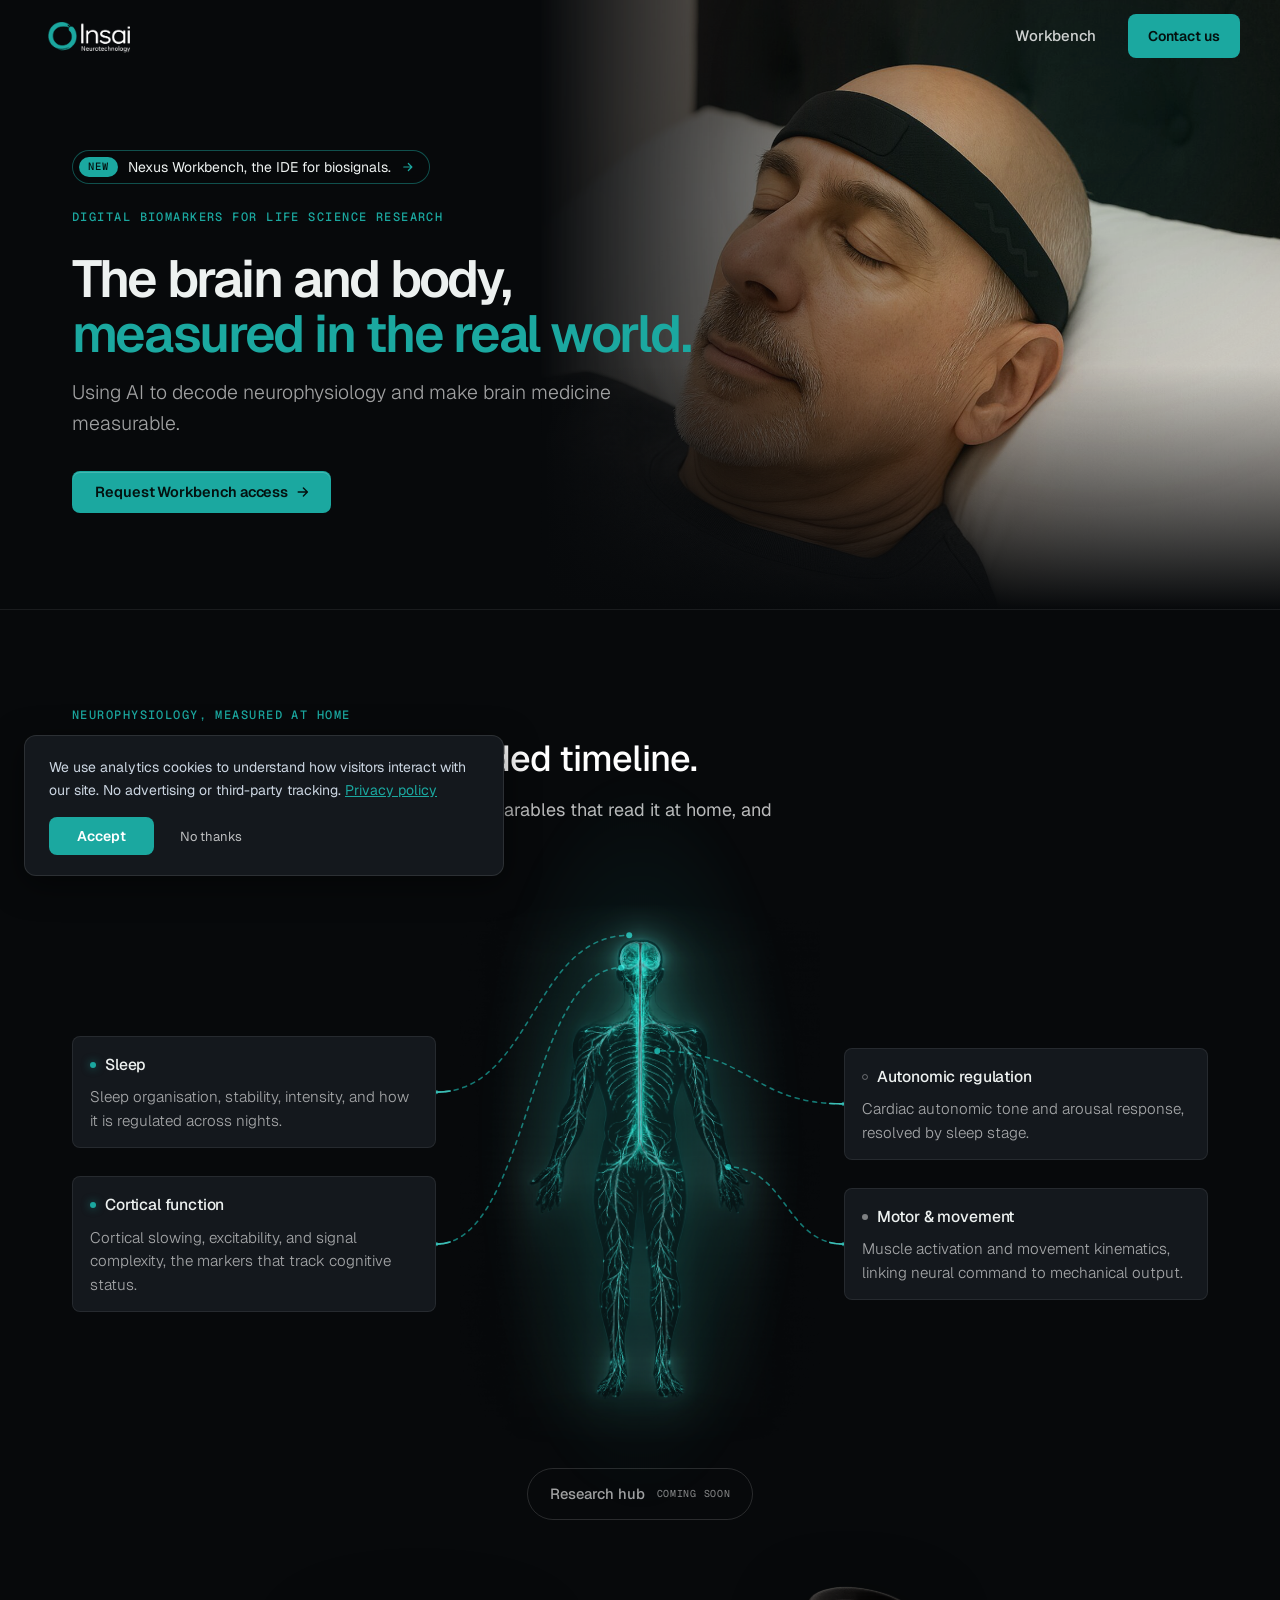
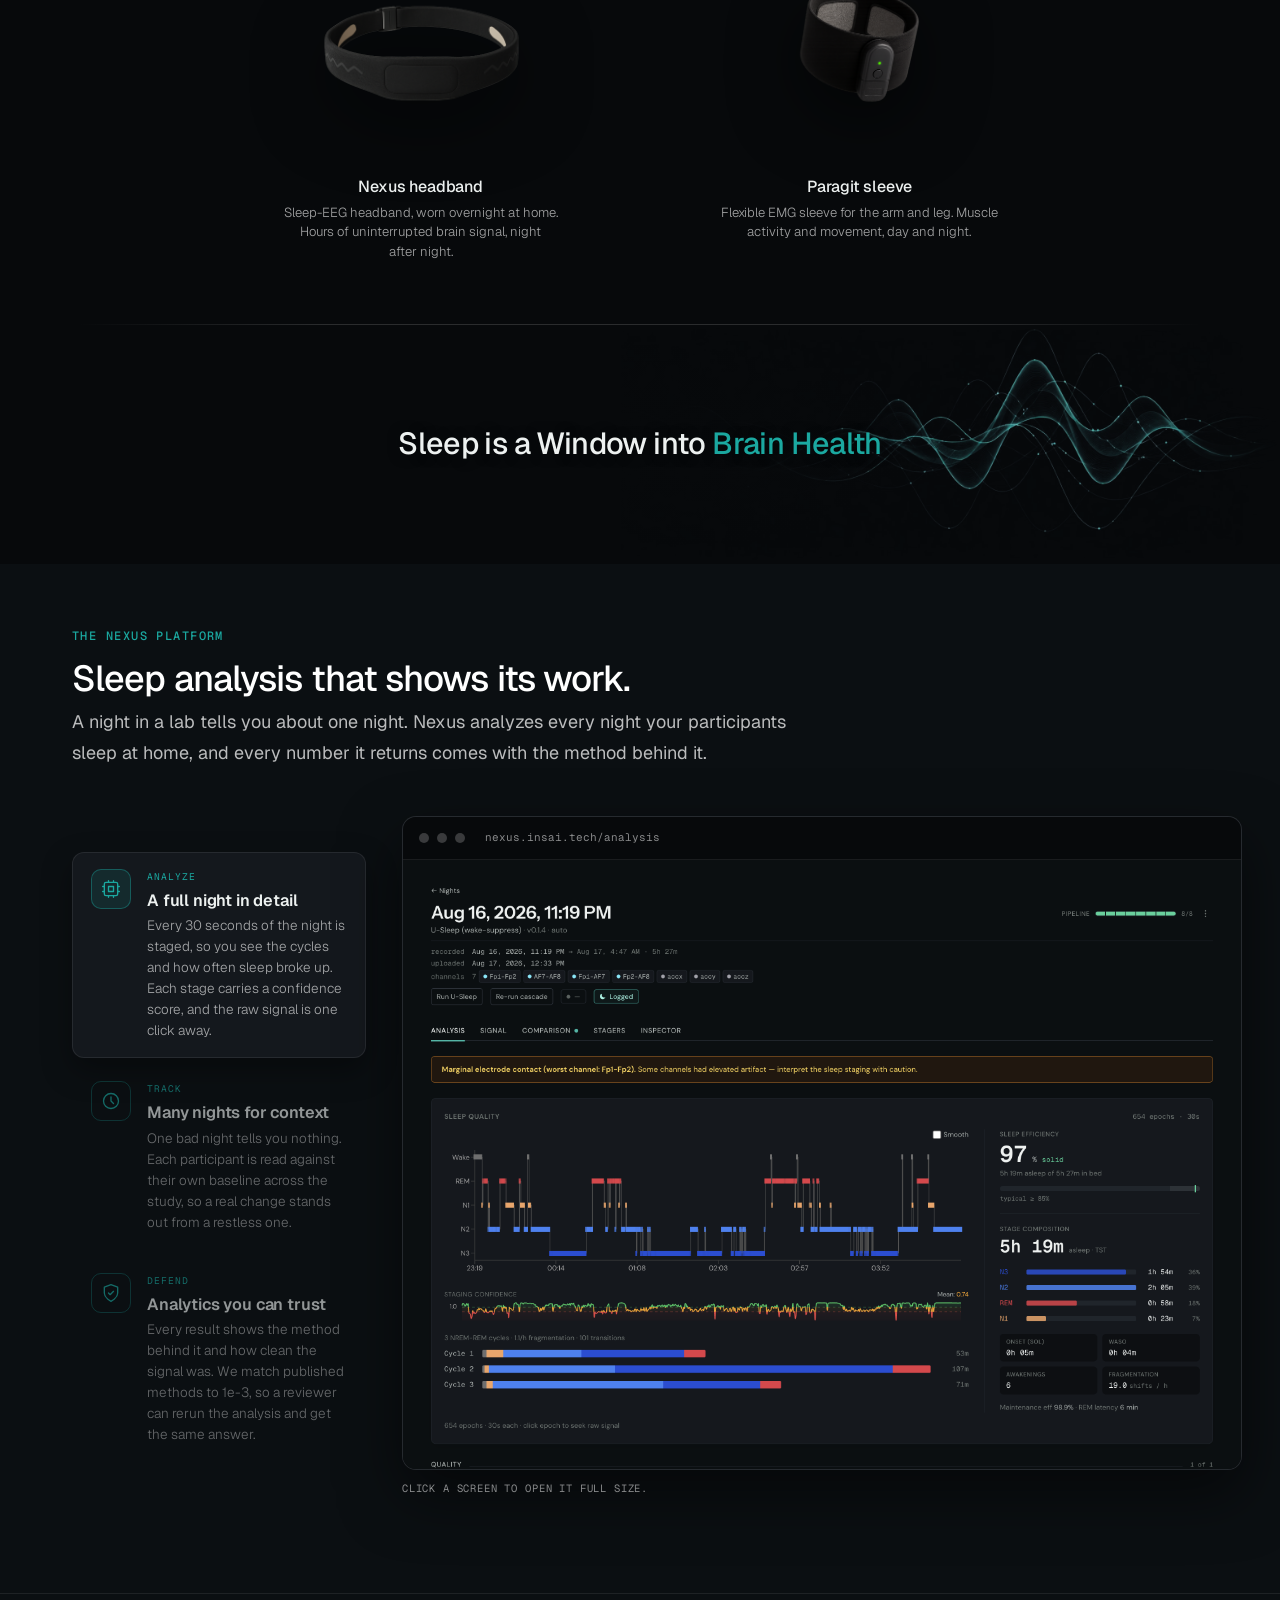
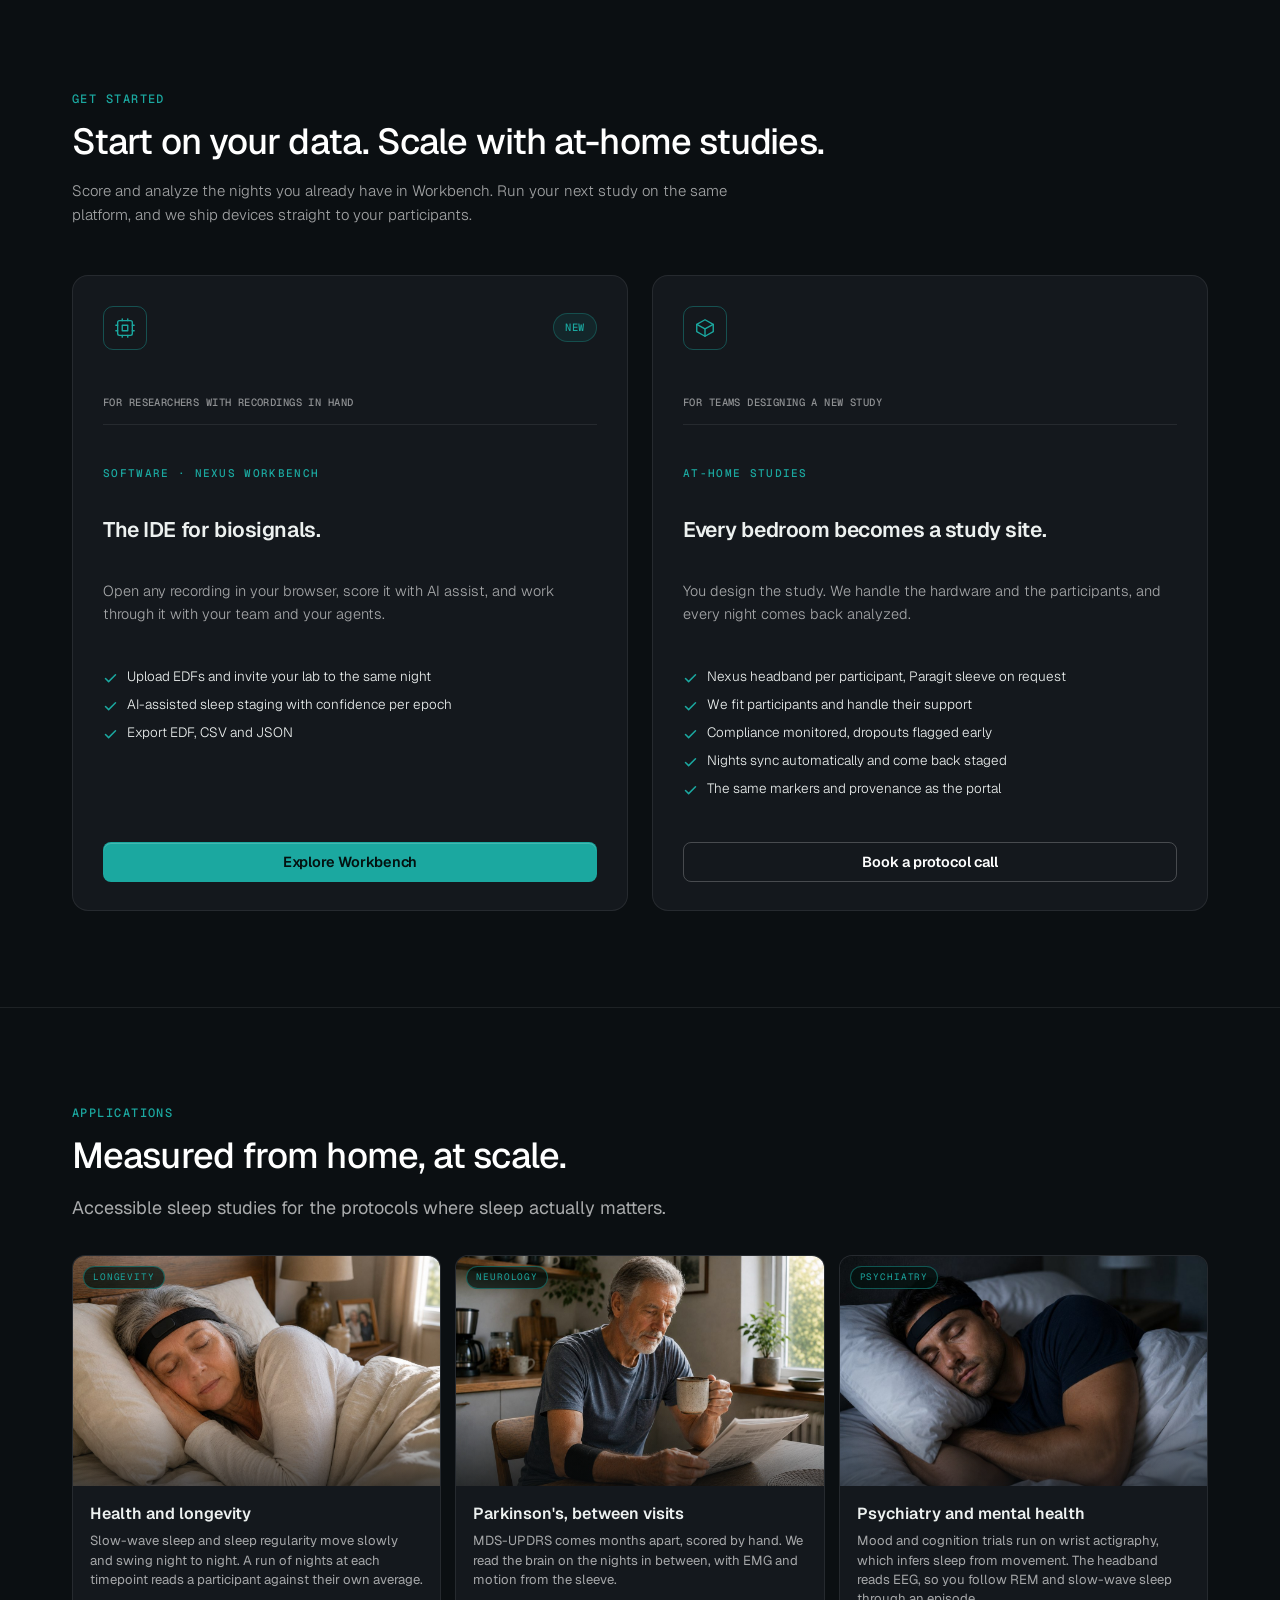
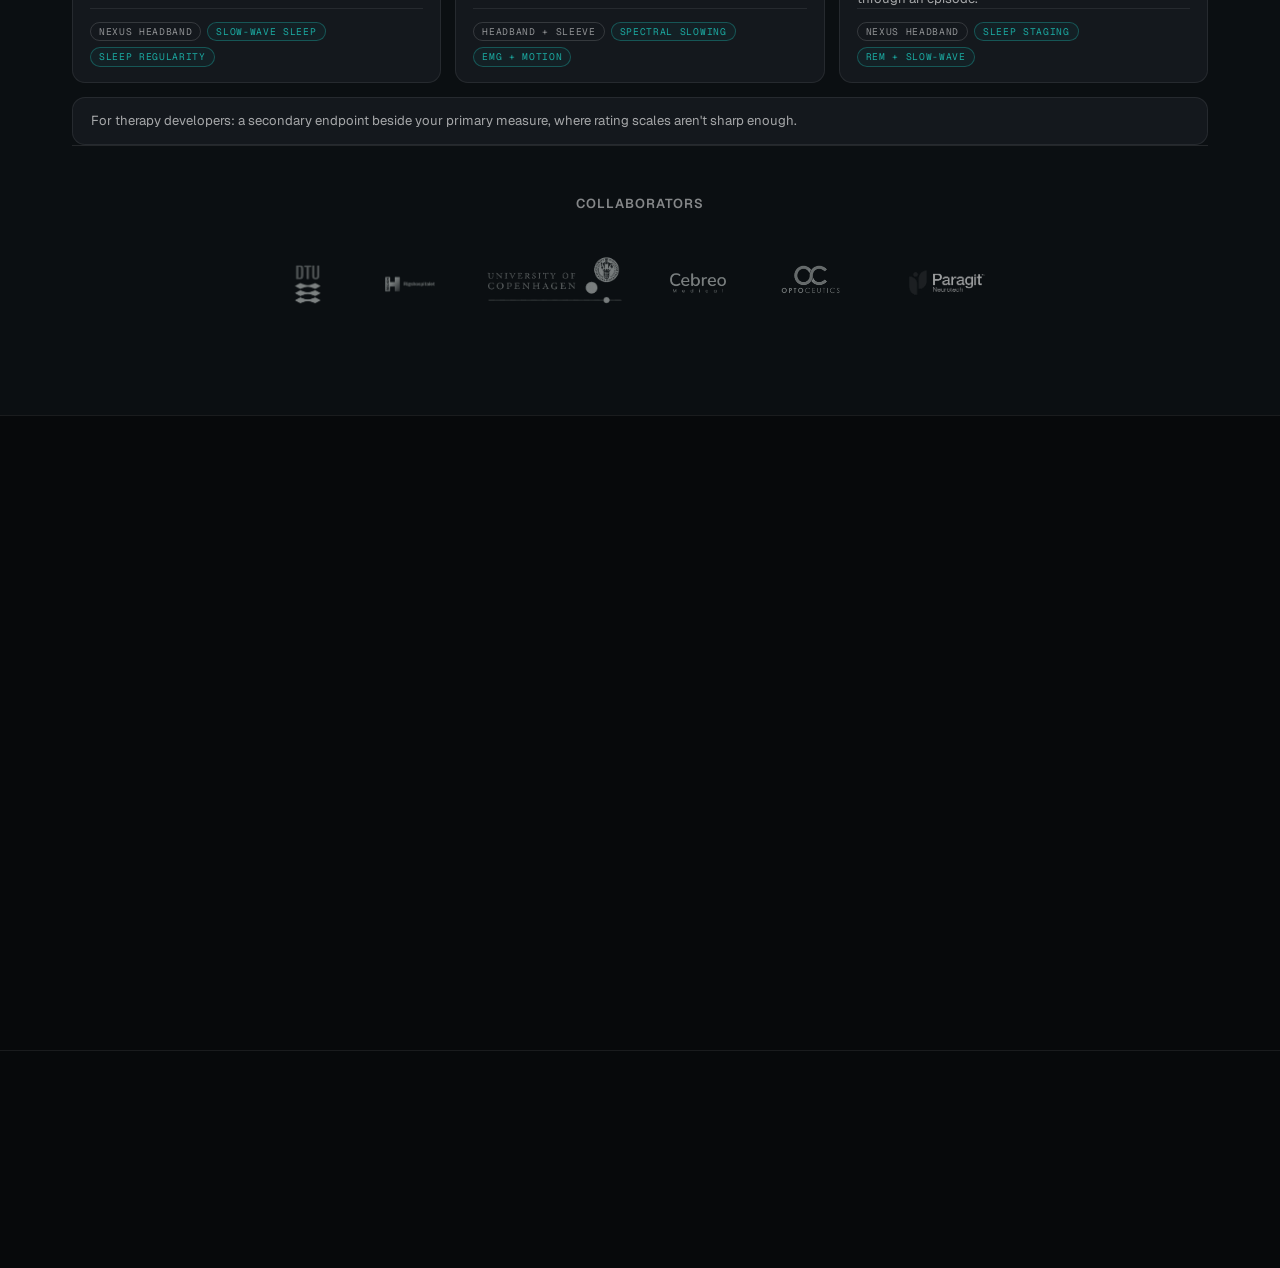
==== commit 9c9988cc: "Preview: new share card, homepage Workbench strip and card Co-Authored-By: Claude Opus 5.5 <noreply@" ====
--- a/index.html
+++ b/index.html
@@ -55,7 +55,7 @@
 <!-- Open Graph -->
 <meta property="og:title" content="Insai | Brain and body biomarkers, measured at home">
 <meta property="og:description" content="Insai measures the brain and body at home. Our headband records sleep EEG in a participant's own bed, and our AI turns those nights into digital biomarkers for life science research.">
-<meta property="og:image" content="https://insai.tech/assets/og-card.png">
+<meta property="og:image" content="https://insai.github.io/insai-website-preview/assets/og-card.png">
 <meta property="og:image:alt" content="Insai, with an EEG waveform">
 <meta property="og:image:width" content="1200">
 <meta property="og:image:height" content="630">
@@ -66,7 +66,7 @@
 <meta name="twitter:card" content="summary_large_image">
 <meta name="twitter:title" content="Insai | Brain and body biomarkers, measured at home">
 <meta name="twitter:description" content="Insai measures the brain and body at home. Our headband records sleep EEG in a participant's own bed, and our AI turns those nights into digital biomarkers for life science research.">
-<meta name="twitter:image" content="https://insai.tech/assets/og-card.png">
+<meta name="twitter:image" content="https://insai.github.io/insai-website-preview/assets/og-card.png">
 <meta name="twitter:image:alt" content="Insai, with an EEG waveform">
 <!-- Canonical URL -->
 <link rel="canonical" href="https://insai.tech/">
@@ -3664,7 +3664,7 @@
   <div class="hero__glow"></div>
   <div class="container">
     <div class="hero__content">
-      <a href="workbench.html" class="hero__launch" data-cta="home_launch_strip"><span class="hero__launch-tag">New</span>Nexus Workbench is live. Score sleep EEG together.<svg viewBox="0 0 20 20" fill="none" aria-hidden="true"><path d="M4 10h11M10.5 5l5 5-5 5" stroke="currentColor" stroke-width="1.75" stroke-linecap="round" stroke-linejoin="round"/></svg></a>
+      <a href="workbench.html" class="hero__launch" data-cta="home_launch_strip"><span class="hero__launch-tag">New</span>Nexus Workbench, the IDE for biosignals.<svg viewBox="0 0 20 20" fill="none" aria-hidden="true"><path d="M4 10h11M10.5 5l5 5-5 5" stroke="currentColor" stroke-width="1.75" stroke-linecap="round" stroke-linejoin="round"/></svg></a>
       <div class="eyebrow">Digital biomarkers for life science research</div>
       <h1 class="hero__headline">The brain and body, <span class="accent">measured in the real world.</span></h1>
       <p class="hero__subhead">Using AI to decode neurophysiology and make brain medicine measurable.</p>
@@ -3847,14 +3847,12 @@
         </div>
         <div class="offer-card__for">For researchers with recordings in hand</div>
         <div class="offer-card__eyebrow">Software &middot; Nexus Workbench</div>
-        <h3 class="offer-card__title">Score your nights together, every mark explained.</h3>
-        <p class="offer-card__body">The machine&apos;s marks sit on the signal with the reason they&apos;re there. Your lab agrees or disagrees with each one.</p>
+        <h3 class="offer-card__title">The IDE for biosignals.</h3>
+        <p class="offer-card__body">Open any recording in your browser, score it with AI assist, and work through it with your team and your agents.</p>
         <ul class="offer-card__points">
-          <li>Upload EDFs and invite your whole lab to the same night</li>
-          <li>Staging with <a href="https://doi.org/10.1038/s41746-021-00440-5" target="_blank" rel="noopener">U-Sleep</a>, <a href="https://doi.org/10.7554/eLife.70092" target="_blank" rel="noopener">YASA</a> side by side, with confidence per epoch</li>
-          <li>Architecture, regularity, spindles, slow waves, and spectral markers</li>
-          <li>A signal-quality score on every night, with the raw trace behind it</li>
-          <li>EDF, scoring CSV and JSON export</li>
+          <li>Upload EDFs and invite your lab to the same night</li>
+          <li>AI-assisted sleep staging with confidence per epoch</li>
+          <li>Export EDF, CSV and JSON</li>
         </ul>
         <div class="offer-card__foot">
           <a href="workbench.html" class="btn btn--primary offer-card__cta" data-cta="home_card_workbench">Explore Workbench</a>
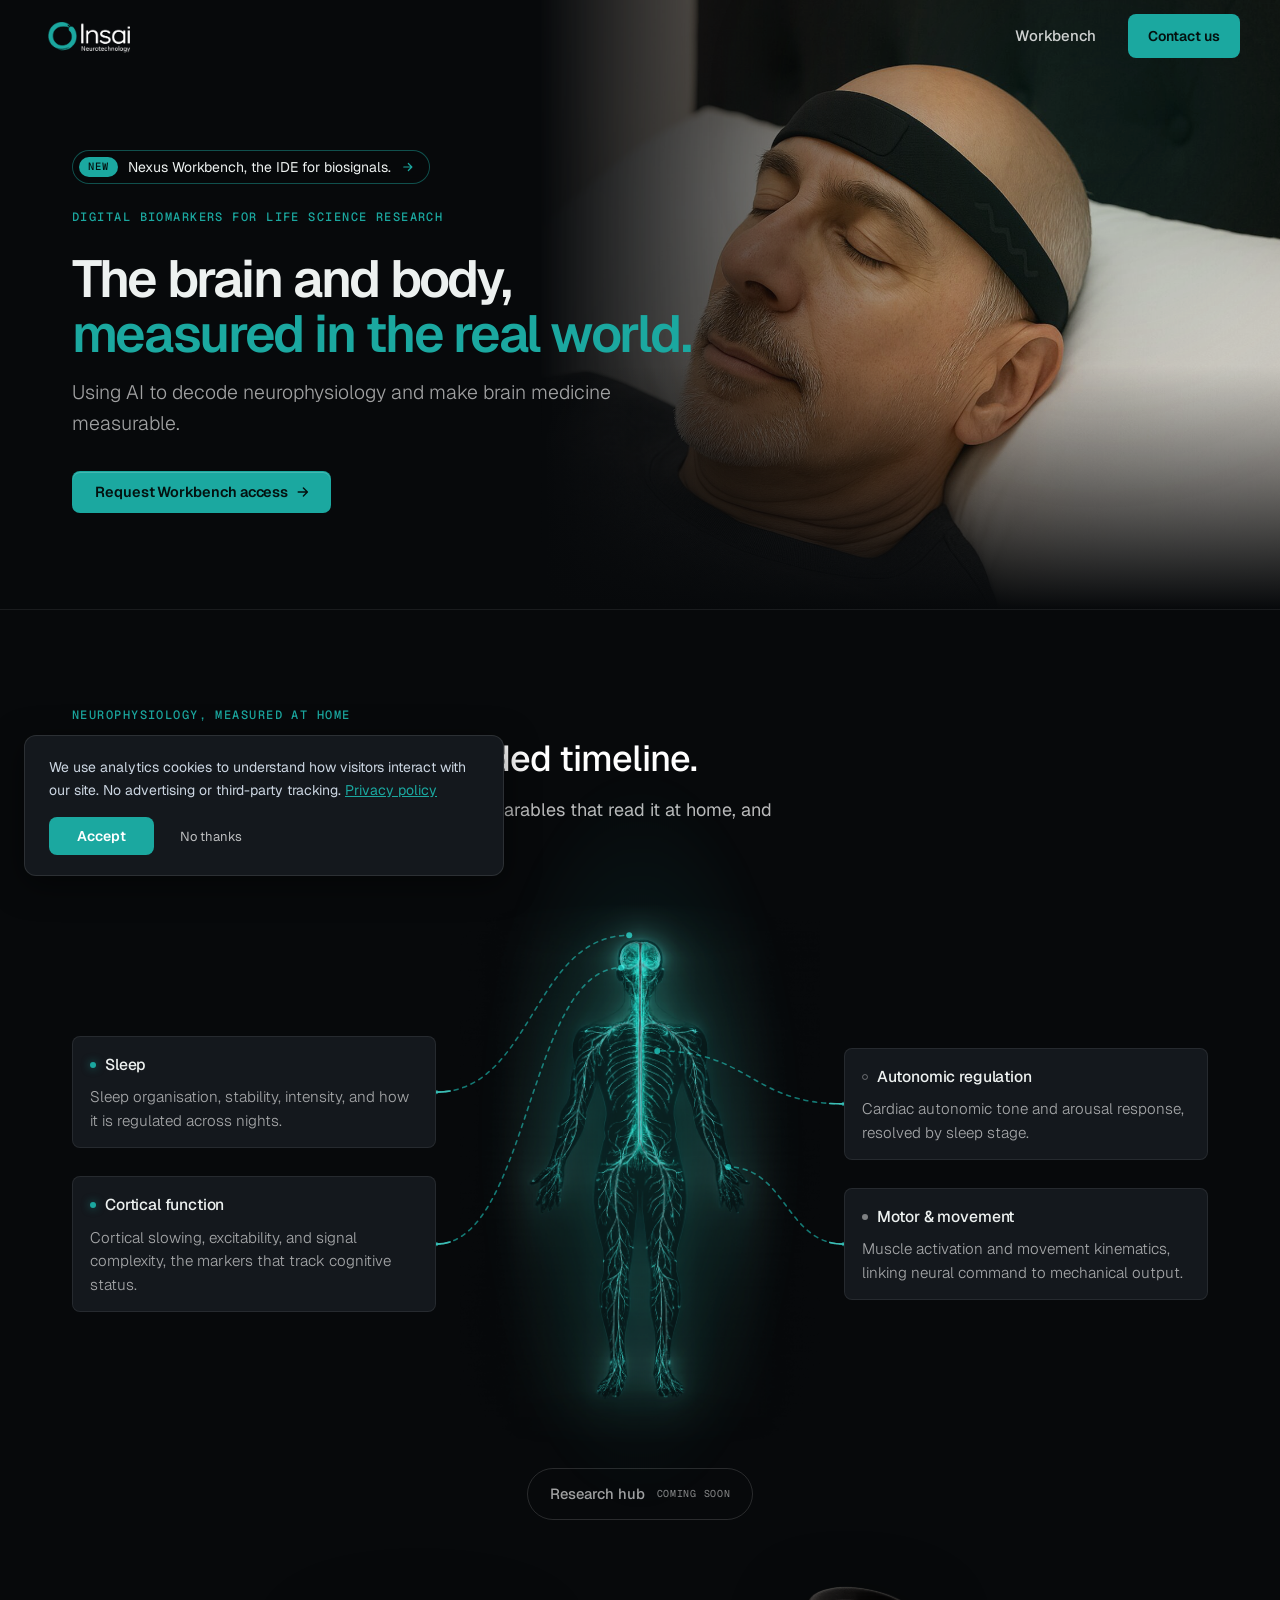
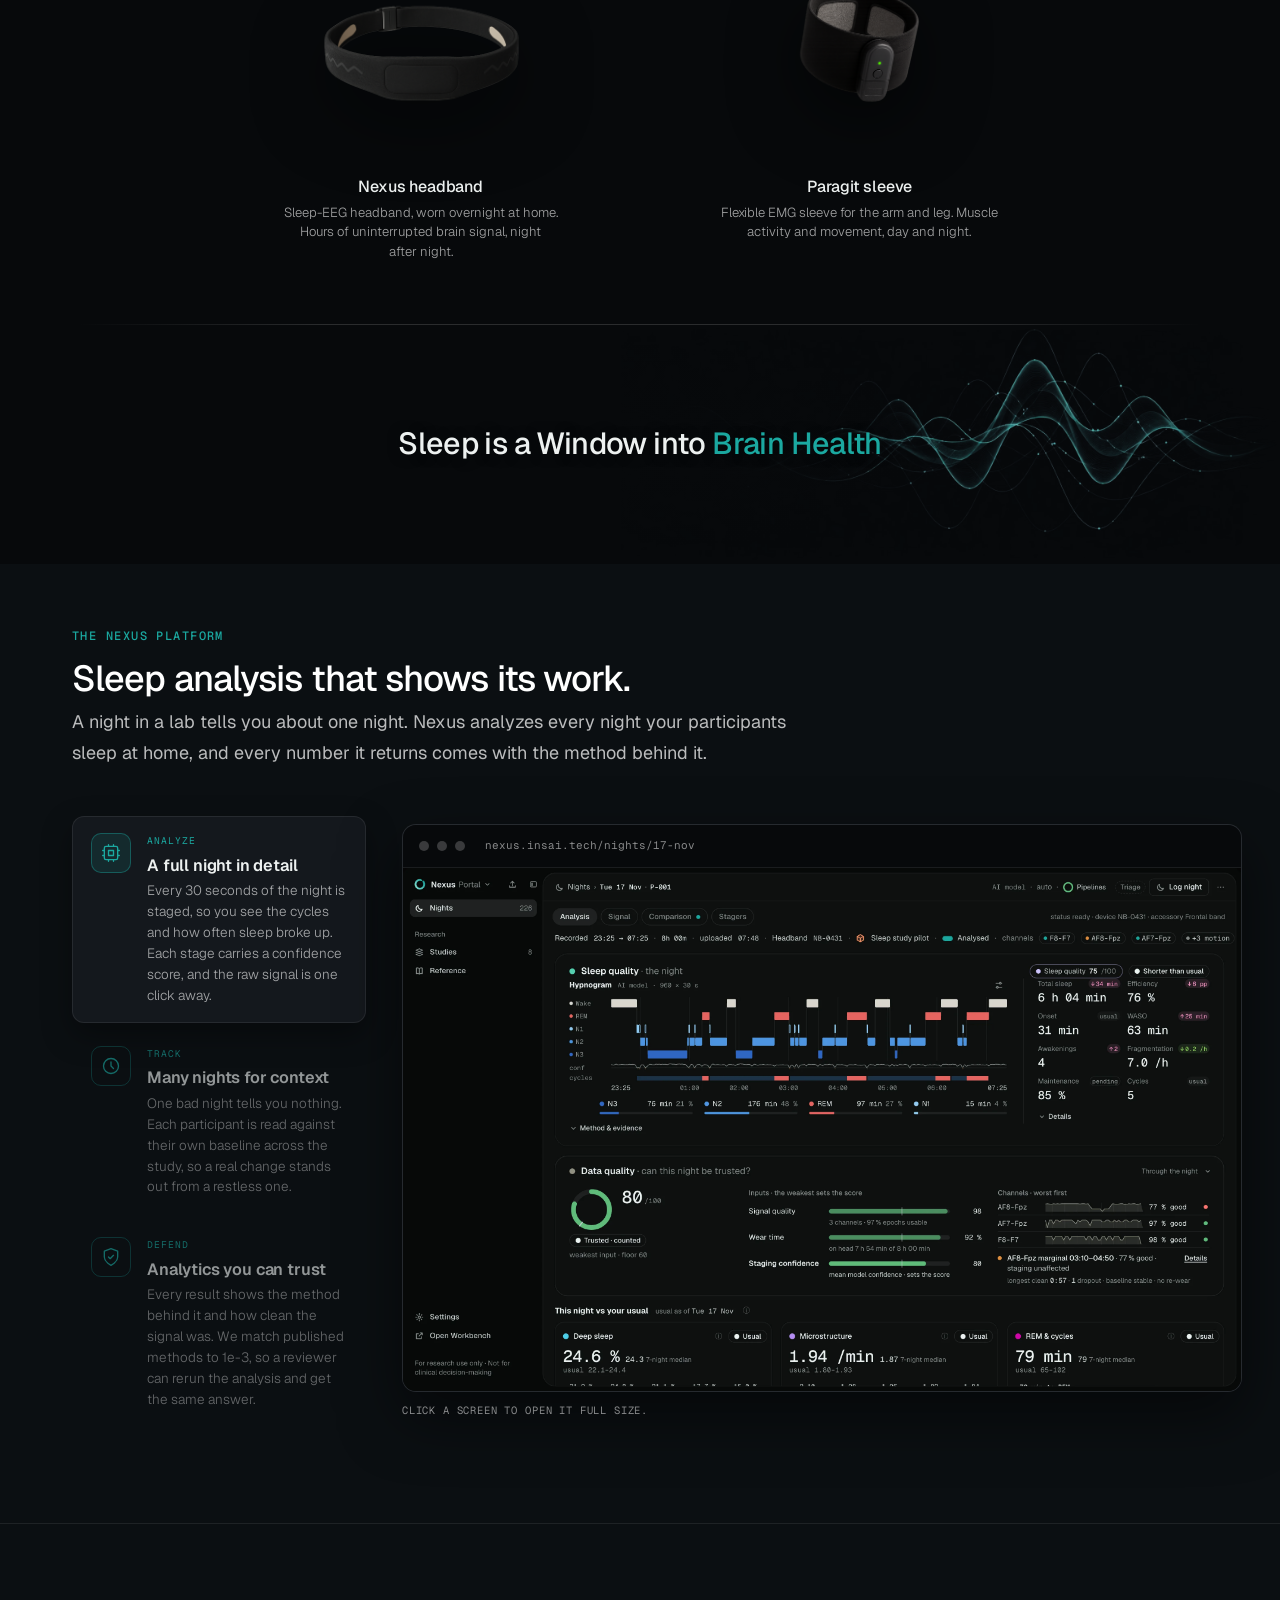
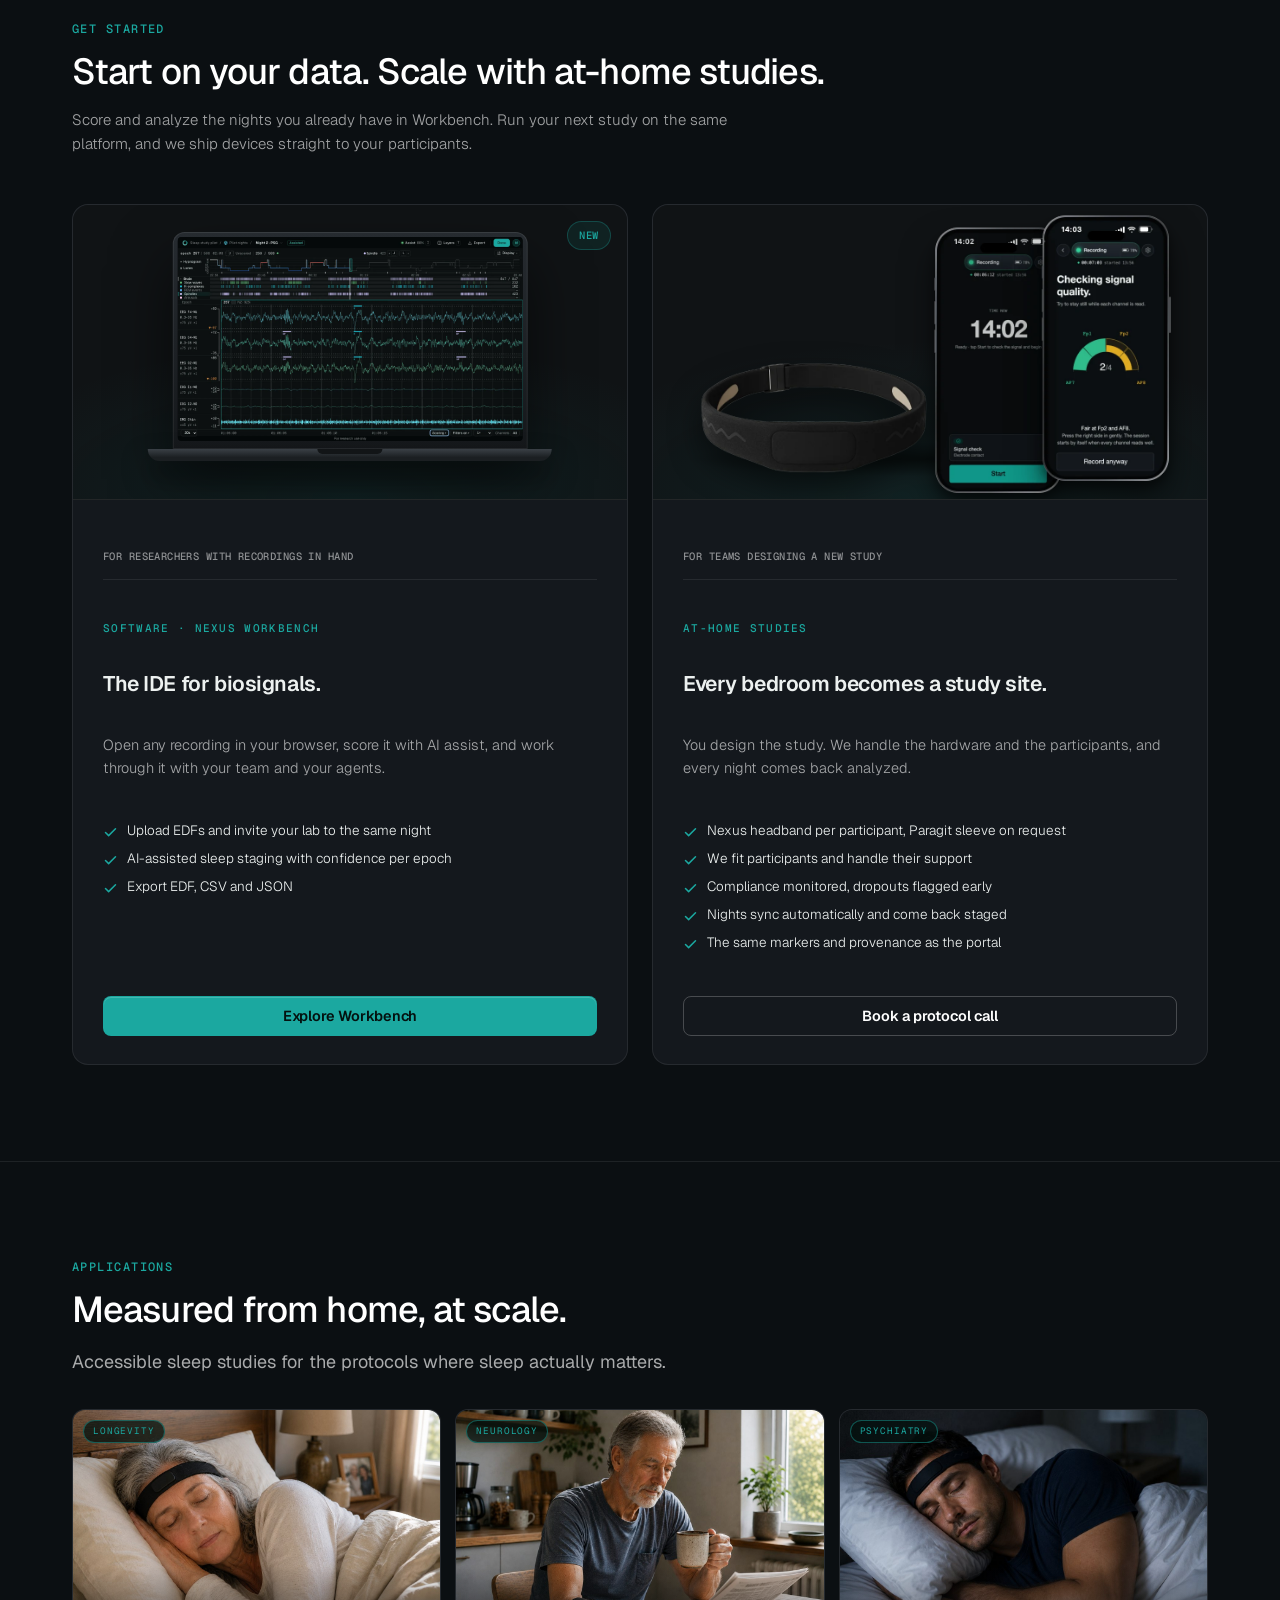
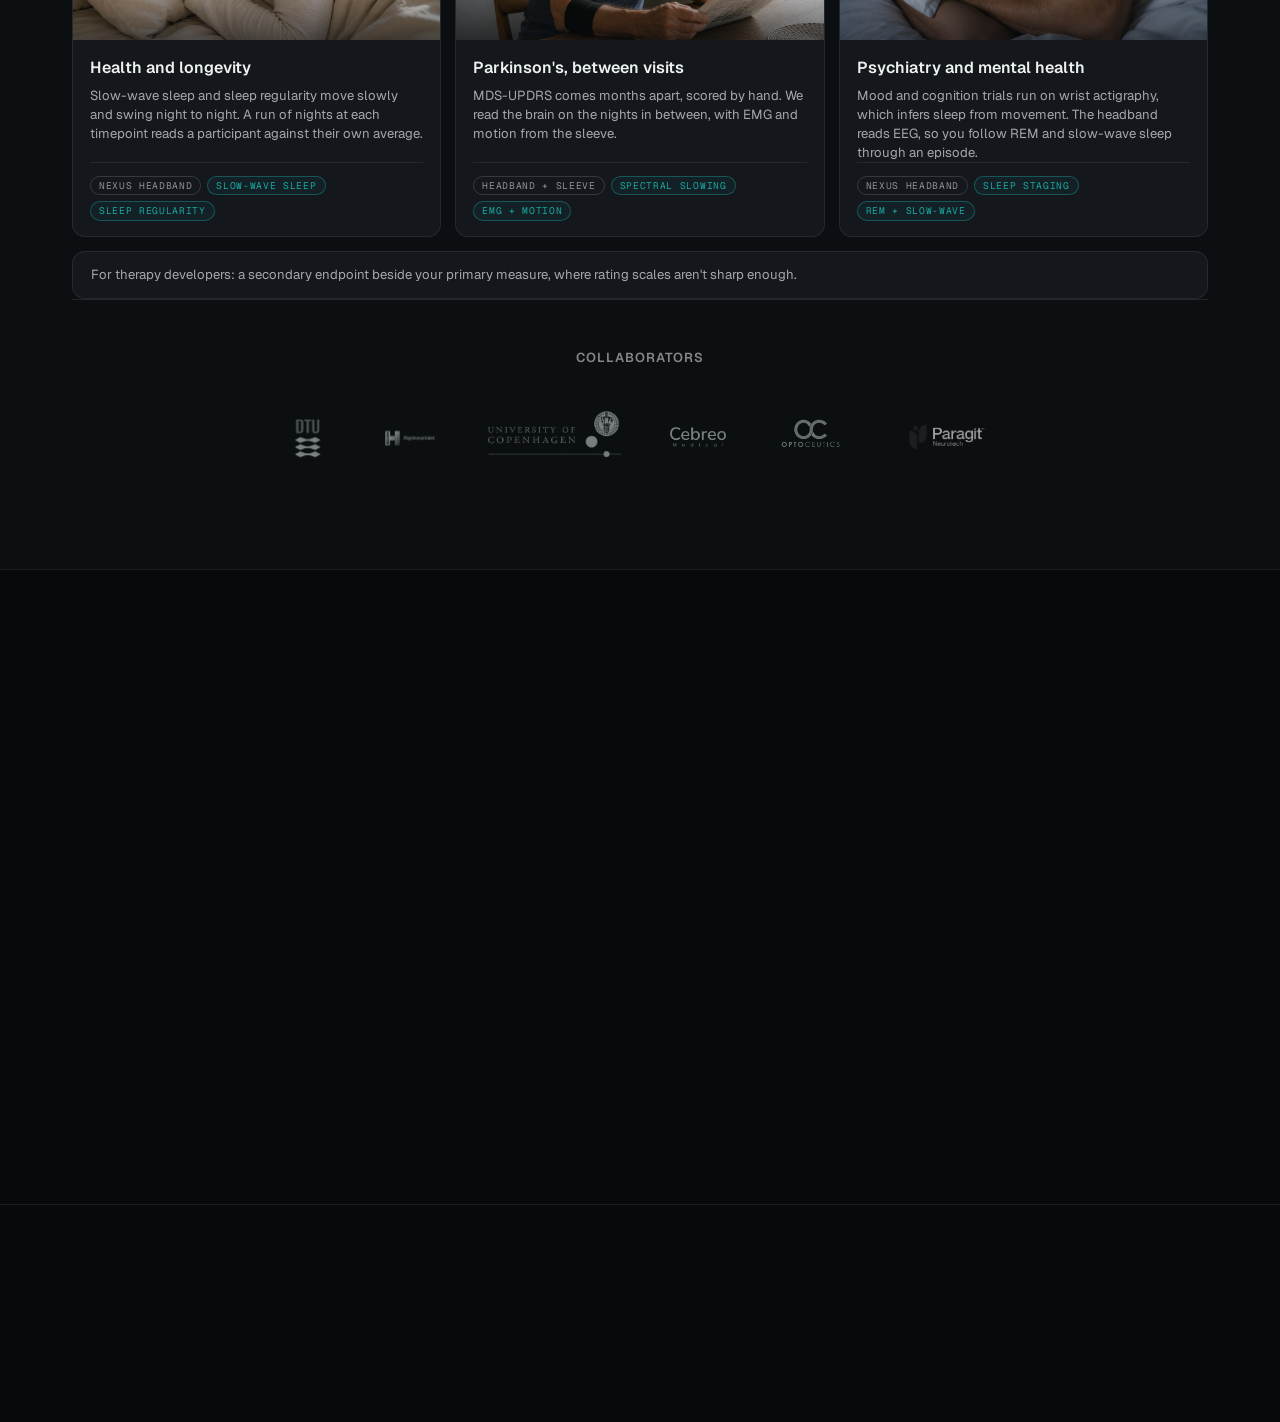
==== commit bfefadf7: "Preview: homepage Get started screens and portal v2 screens, site at 1834f57 Co-Authored-By: Claude " ====
--- a/index.html
+++ b/index.html
@@ -1003,7 +1003,7 @@
 .platform__screen-frame { width: 100%; border: 1px solid var(--border-d); border-radius: 14px; overflow: hidden; background: var(--surface); box-shadow: 0 24px 60px rgba(0,0,0,0.5); }
 .platform__screen-bar { display: flex; align-items: center; gap: 8px; padding: 12px 16px; border-bottom: 1px solid var(--border-d); background: var(--bg-deep); }
 .platform__screen-url { margin-left: 12px; font-family: var(--font-mono); font-size: 11px; color: var(--fg-dim); }
-.platform__screen-body { position: relative; aspect-ratio: 2640 / 1920; background: var(--bg); }
+.platform__screen-body { position: relative; aspect-ratio: 2816 / 1760; background: var(--bg); }
 .platform__screen { position: absolute; inset: 0; opacity: 0; transition: opacity 0.45s ease; pointer-events: none; }
 .platform__screen.is-active { opacity: 1; pointer-events: auto; }
 .platform__screen img { width: 100%; height: 100%; object-fit: contain; object-position: center; display: block; }
@@ -1330,6 +1330,19 @@
   padding: 30px 30px 28px;
 }
 .offer-card__head { display: flex; align-items: center; justify-content: space-between; margin-bottom: 20px; }
+/* Get started v1: a screen at the top of each card */
+.offer-card__media { position: relative; margin: -30px -30px 24px; aspect-ratio: 640 / 340; border-radius: 16px 16px 0 0; overflow: hidden;
+  background: radial-gradient(120% 90% at 50% 100%, rgba(27,168,160,0.10), rgba(27,168,160,0) 60%), #101315; border-bottom: 1px solid var(--border-d); }
+.offer-card__kit { position: absolute; inset: 0; width: 100%; height: 100%; object-fit: cover; }
+.offer-card__badge--float { position: absolute; top: 16px; right: 16px; z-index: 2; }
+.laptop { position: absolute; left: 50%; top: 9%; width: 64%; transform: translateX(-50%); }
+.laptop__lid { padding: 1.4% 1.4% 2.2%; border-radius: 12px 12px 0 0; background: linear-gradient(180deg, #262b30, #15181b);
+  box-shadow: 0 0 0 1px rgba(255,255,255,0.08) inset, 0 30px 60px rgba(0,0,0,0.55); }
+.laptop__screen { position: relative; aspect-ratio: 1280 / 760; overflow: hidden; border-radius: 4px; background: #0b0d0f; }
+.laptop__video { position: absolute; inset: 0; width: 100%; height: 100%; object-fit: cover; object-position: top left; }
+.laptop__base { position: relative; height: 0; padding-bottom: 3.2%; margin: 0 -7%; border-radius: 0 0 14px 14px;
+  background: linear-gradient(180deg, #3a4046, #1b1f22 70%); box-shadow: 0 14px 26px rgba(0,0,0,0.5); }
+.laptop__base::before { content: ""; position: absolute; left: 50%; top: 0; width: 16%; height: 40%; transform: translateX(-50%); border-radius: 0 0 8px 8px; background: #121517; }
 .offer-card__icon {
   width: 44px; height: 44px; display: flex; align-items: center; justify-content: center;
   border: 1px solid rgba(27,168,160,0.4); border-radius: 10px; color: var(--color-teal);
@@ -1429,6 +1442,7 @@
 @media (max-width: 860px) {
   .solutions__grid { grid-template-columns: 1fr; }
   .offer-card { padding: 24px 20px 22px; }
+  .offer-card__media { margin: -24px -20px 20px; }
   .offer-card__title { font-size: 1.18rem; }
   .offer-card__cta { min-height: 52px; display: flex; align-items: center; justify-content: center; font-size: 15px; }
   .solutions__router { font-size: 14px; }
@@ -3485,13 +3499,13 @@
 @media (max-width: 860px) {
   .platform__screen-body {
     aspect-ratio: auto;
-    height: 500px;
+    height: 430px;
     overflow-x: auto;
     overflow-y: hidden;
     -webkit-overflow-scrolling: touch;
     overscroll-behavior-x: contain;
   }
-  .platform__screen { width: max(100%, 688px); height: 500px; right: auto; bottom: auto; }
+  .platform__screen { width: max(100%, 688px); height: 430px; right: auto; bottom: auto; }
   .platform__screen img { width: 100%; height: 100%; }
   .platform__screen-hint { display: block; }
 }
@@ -3793,18 +3807,18 @@
             <span class="platform__screenshot-dot"></span>
             <span class="platform__screenshot-dot"></span>
             <span class="platform__screenshot-dot"></span>
-            <span class="platform__screen-url" id="platform-url">nexus.insai.tech/analysis</span>
+            <span class="platform__screen-url" id="platform-url">nexus.insai.tech/nights/17-nov</span>
           </div>
           <div class="platform__screen-body">
             <span class="platform__screen-open" aria-hidden="true"><svg viewBox="0 0 24 24" fill="none" stroke="currentColor" stroke-width="1.8" stroke-linecap="round" stroke-linejoin="round"><circle cx="11" cy="11" r="7"/><path d="m20 20-3.5-3.5M11 8v6M8 11h6"/></svg>Open full size</span>
-            <div class="platform__screen is-active" data-screen="analysis" data-url="nexus.insai.tech/analysis">
-              <img src="assets/screenshots/nexus-night.webp" alt="One night in the Nexus portal: hypnogram, staging confidence, sleep cycles, efficiency and stage composition" loading="lazy" width="2640" height="1920">
+            <div class="platform__screen is-active" data-screen="analysis" data-url="nexus.insai.tech/nights/17-nov">
+              <img src="assets/screenshots/portal-v2-night.webp?v=25nov" alt="One night in the Nexus portal: the hypnogram with staging confidence and cycles, total sleep, efficiency, onset and WASO against the usual, a data-quality score with each channel worst first, and this night against the participant&apos;s usual." loading="lazy" width="2816" height="1760">
             </div>
-            <div class="platform__screen" data-screen="trends" data-url="nexus.insai.tech/trends">
-              <img src="assets/screenshots/nexus-trends-fit.webp" alt="Nexus trends, markers across 14 nights against each participant&apos;s own baseline, with low-signal nights excluded" loading="lazy" width="2640" height="1920">
+            <div class="platform__screen" data-screen="trends" data-url="nexus.insai.tech/nights/trends">
+              <img src="assets/screenshots/portal-v2-trends.webp?v=25nov" alt="Nexus trends over 30 days: one thing moved, sleep onset 40 minutes later than usual with high confidence, while 31 measures are checked against the participant&apos;s own usual range and low-trust nights are left out." loading="lazy" width="2816" height="1760">
             </div>
-            <div class="platform__screen" data-screen="quality" data-url="nexus.insai.tech/data-trust">
-              <img src="assets/screenshots/nexus-dq.webp" alt="Nexus signal quality: Data-Trust score, per-channel quality worst first, coverage and confidence, with detected sleep oscillations below" loading="lazy" width="2640" height="1920">
+            <div class="platform__screen" data-screen="quality" data-url="nexus.insai.tech/nights">
+              <img src="assets/screenshots/portal-v2-nights.webp?v=25nov" alt="The Nexus nights list: every night with its signal quality, hypnogram, total sleep, device, analysis pipelines and review status, with a poor-signal night flagged and low-trust nights hidden." loading="lazy" width="2816" height="1760">
             </div>
           </div>
         </div>
@@ -3839,11 +3853,14 @@
 
     <div class="solutions__grid offers">
       <div class="offer-card">
-        <div class="offer-card__head">
-          <span class="offer-card__icon">
-            <svg xmlns="http://www.w3.org/2000/svg" viewBox="0 0 24 24" fill="none" stroke="currentColor" stroke-width="1.5" stroke-linecap="round" stroke-linejoin="round"><rect x="4" y="4" width="16" height="16" rx="2"/><rect x="9" y="9" width="6" height="6"/><path d="M9 2v2M15 2v2M9 20v2M15 20v2M2 9h2M2 15h2M20 9h2M20 15h2"/></svg>
-          </span>
-          <span class="offer-card__badge">New</span>
+        <div class="offer-card__media offer-card__media--laptop">
+          <span class="offer-card__badge offer-card__badge--float">New</span>
+          <div class="laptop" aria-hidden="true">
+            <div class="laptop__lid"><div class="laptop__screen">
+              <video class="laptop__video" data-src="assets/screenshots/wb-uc1-score-keys.mp4?v=25nov" poster="assets/screenshots/wb-uc1-score-keys-poster.webp?v=25nov" muted loop playsinline preload="none" width="1920" height="1140"></video>
+            </div></div>
+            <div class="laptop__base"></div>
+          </div>
         </div>
         <div class="offer-card__for">For researchers with recordings in hand</div>
         <div class="offer-card__eyebrow">Software &middot; Nexus Workbench</div>
@@ -3859,10 +3876,8 @@
         </div>
       </div>
       <div class="offer-card">
-        <div class="offer-card__head">
-          <span class="offer-card__icon">
-            <svg xmlns="http://www.w3.org/2000/svg" viewBox="0 0 24 24" fill="none" stroke="currentColor" stroke-width="1.5" stroke-linecap="round" stroke-linejoin="round"><path d="M21 8 12 3 3 8l9 5 9-5Z"/><path d="M3 8v8l9 5 9-5V8"/><path d="M12 13v8"/></svg>
-          </span>
+        <div class="offer-card__media">
+          <img class="offer-card__kit" src="assets/home-kit.webp?v=25nov-b" alt="The research kit: the Nexus headband and the Nexus Research app on two iPhones. The home screen is ready to start a recording, and the signal check reads each of the four channels before the session starts." width="1280" height="680" loading="lazy">
         </div>
         <div class="offer-card__for">For teams designing a new study</div>
         <div class="offer-card__eyebrow">At-home studies</div>
@@ -4639,5 +4654,21 @@
   });
 })();
 </script>
+<script>
+(function () {
+  var v = document.querySelector('.laptop__video');
+  if (!v) return;
+  var still = window.matchMedia && matchMedia('(prefers-reduced-motion: reduce)').matches;
+  if (still || !('IntersectionObserver' in window)) return;
+  new IntersectionObserver(function (es) {
+    es.forEach(function (e) {
+      if (e.isIntersecting) {
+        if (v.dataset.src) { v.src = v.dataset.src; v.removeAttribute('data-src'); }
+        var p = v.play(); if (p && p.catch) p.catch(function () {});
+      } else if (!v.paused) v.pause();
+    });
+  }, { threshold: 0.3 }).observe(v);
+})();
+</script>
 </body>
 </html>
